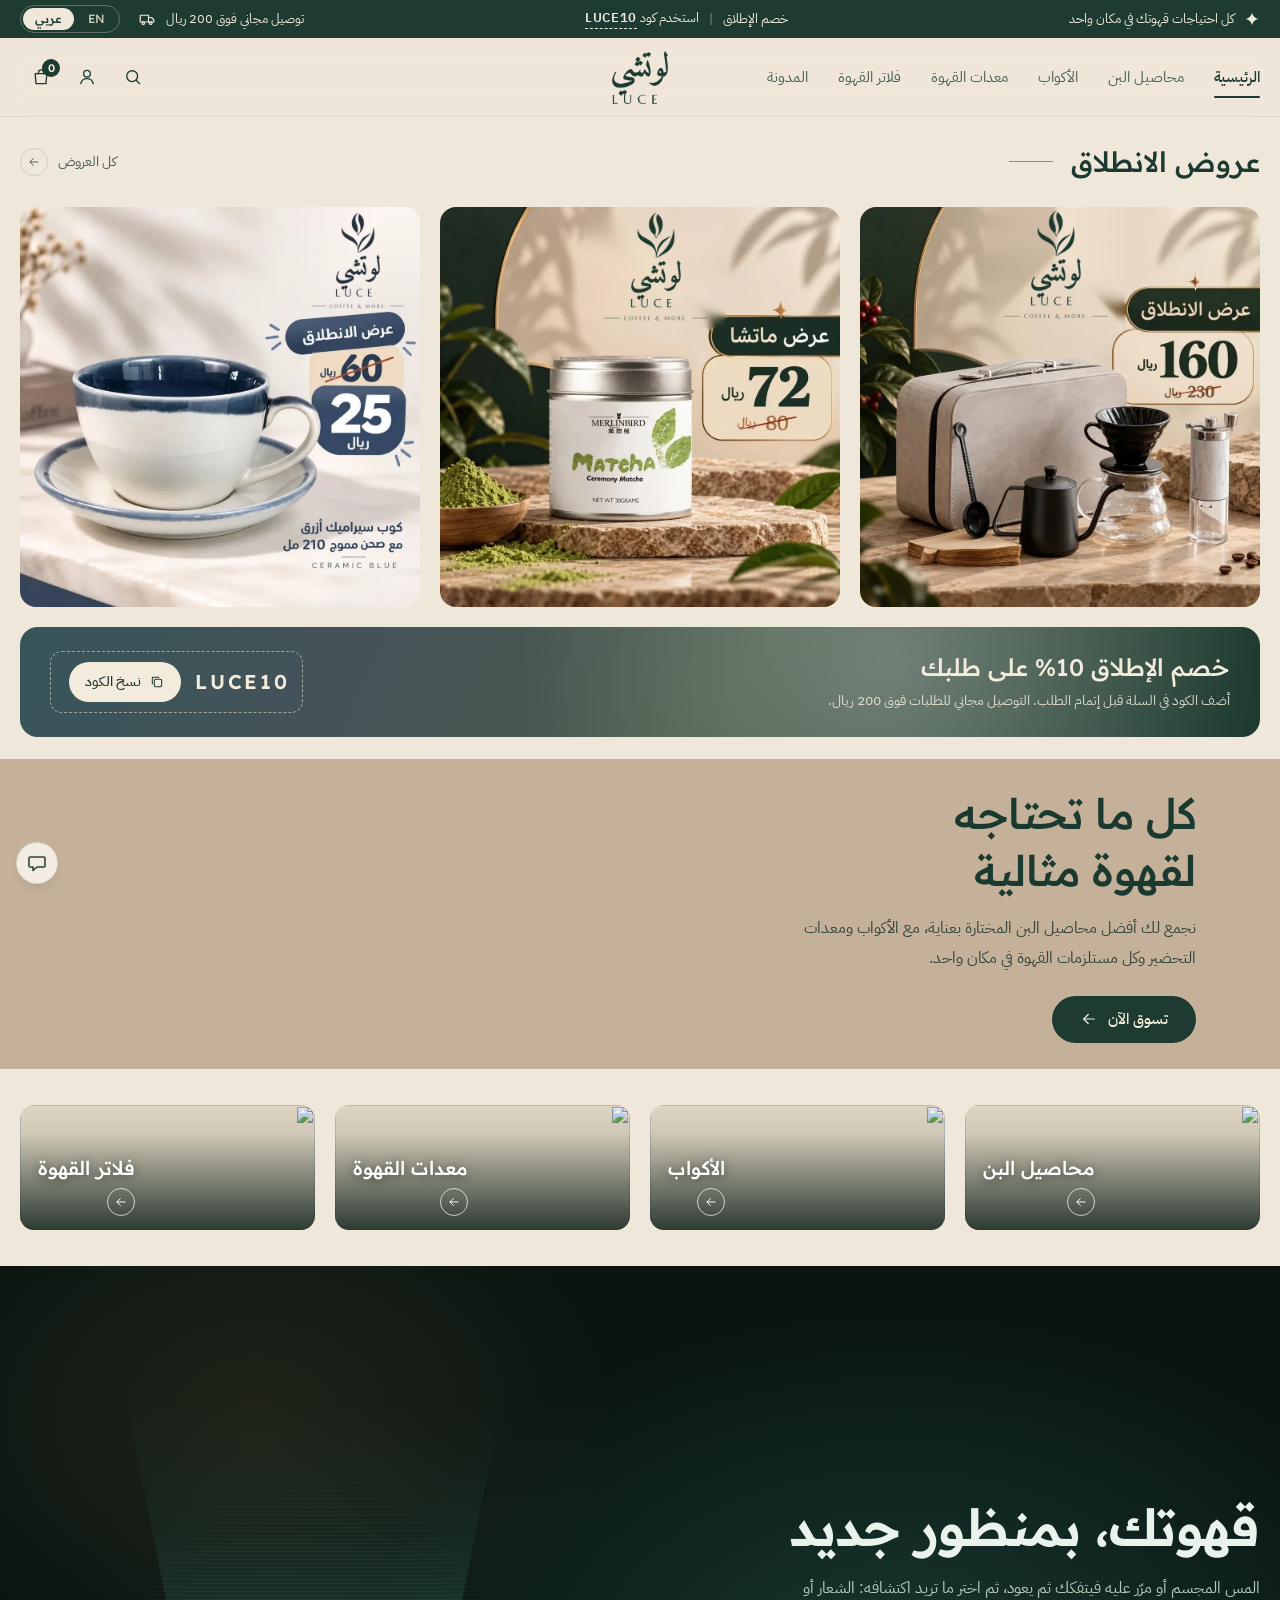
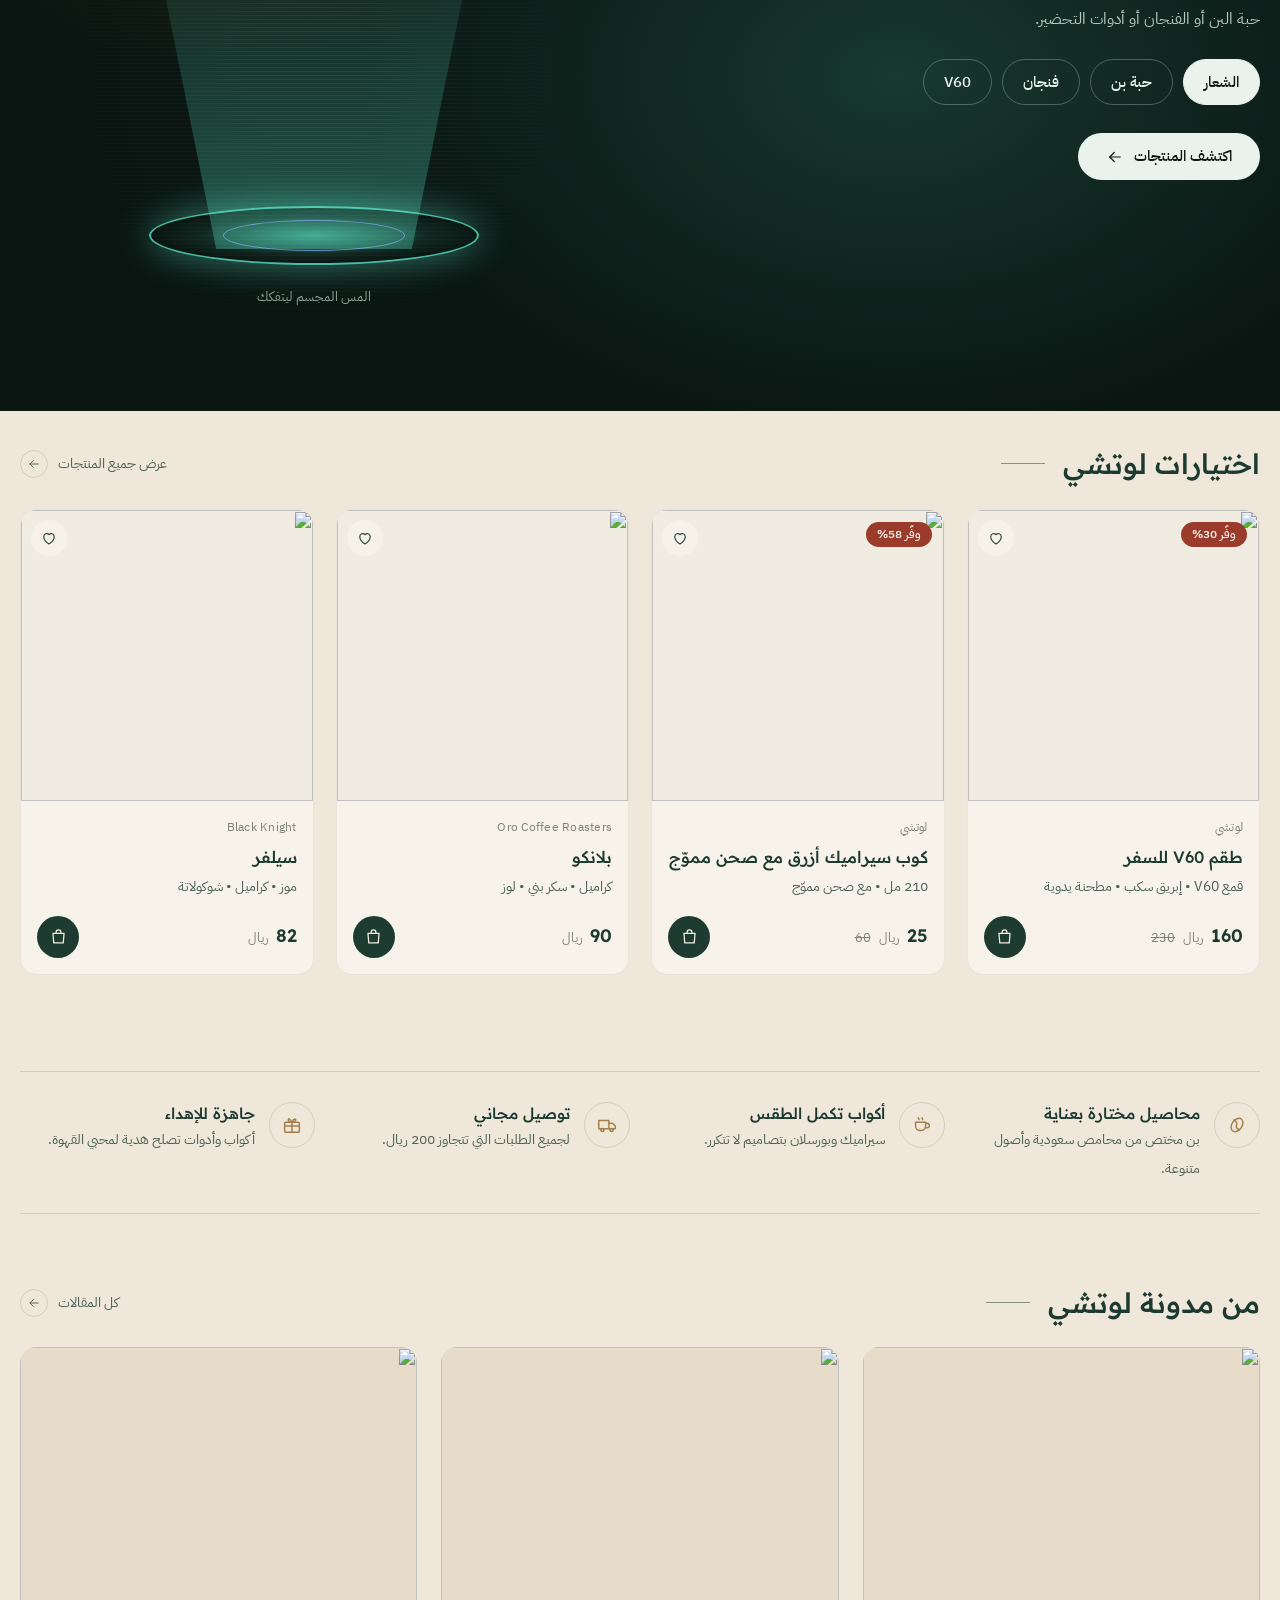
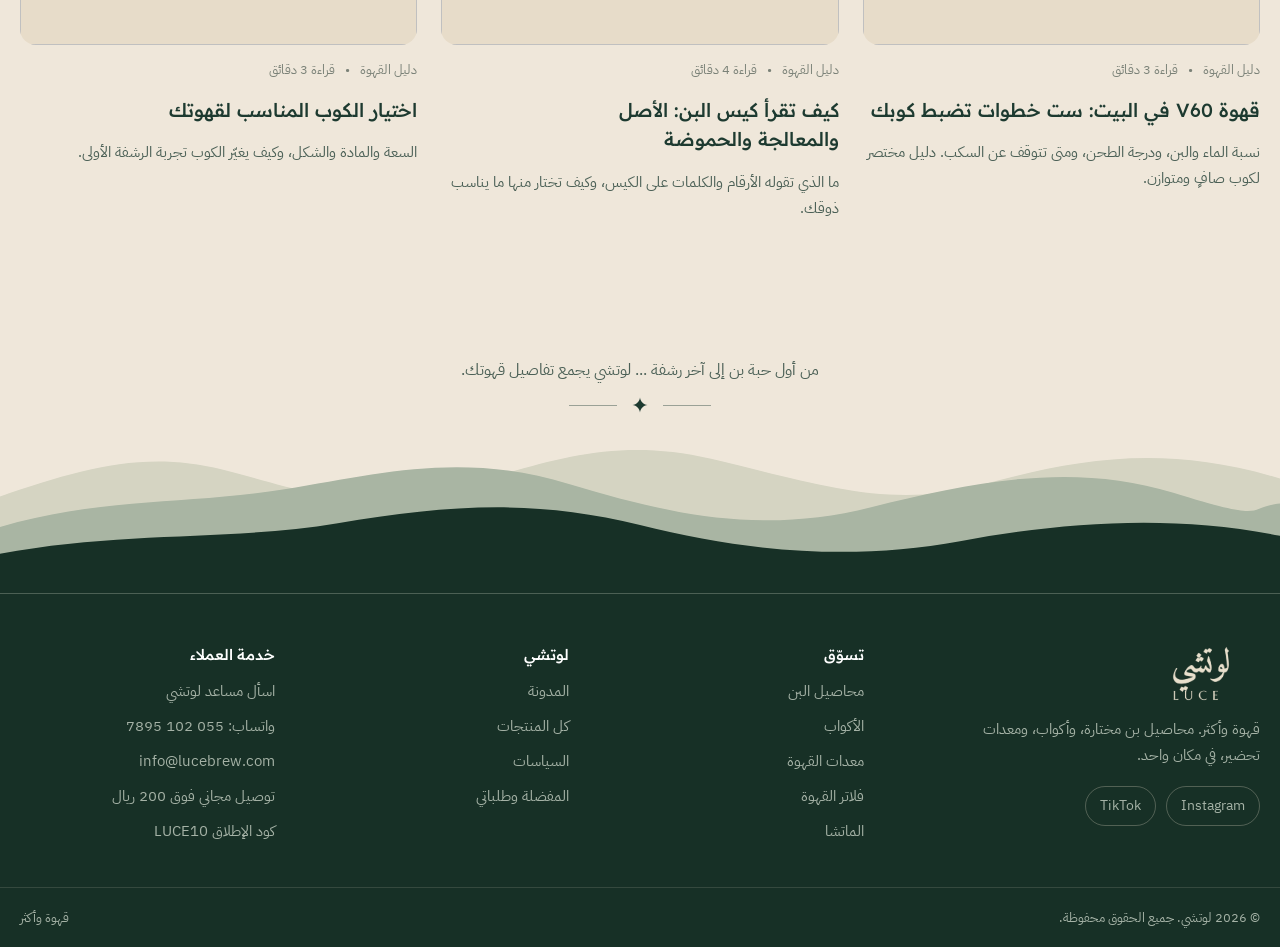
==== index.html @ 3d9a71fa "Storefront: mandatory short address and optional email field" ====
<!doctype html>
<html lang="ar" dir="rtl">
<head>
<meta charset="utf-8">
<meta name="viewport" content="width=device-width,initial-scale=1,viewport-fit=cover">
<meta name="description" content="لوتشي | قهوة وأكثر. بن مختص وأكواب ومعدات تحضير القهوة. Luce: coffee &amp; more, specialty beans, cups and brewing gear.">
<meta name="theme-color" content="#1E3B31">
<meta property="og:type" content="website">
<meta property="og:title" content="لوتشي للقهوة | Luce Coffee &amp; More">
<meta property="og:description" content="قهوة وأكثر. Specialty beans, cups and brewing gear.">
<meta property="og:image" content="https://lucebrew.com/img/logo-badge.webp">
<link rel="canonical" href="https://lucebrew.com/">
<meta property="og:url" content="https://lucebrew.com/">
<script type="application/ld+json">{"@context":"https://schema.org","@type":"Store","name":"لوتشي | Luce Coffee & More","url":"https://lucebrew.com/","logo":"https://lucebrew.com/img/logo-badge.webp","telephone":"+966551027895","email":"info@lucebrew.com","description":"قهوة مختصة وأكواب ومعدات تحضير"}</script>
<link rel="icon" type="image/webp" href="img/logo-badge.webp">
<link rel="apple-touch-icon" href="img/logo-badge.webp">
<link rel="manifest" href="/manifest.json">
<title>لوتشي للقهوة</title>
<meta name="claude:viewport-fit-sides" content="cover">
<meta name="referrer" content="no-referrer">
<link rel="preconnect" href="https://fonts.googleapis.com">
<link rel="preconnect" href="https://fonts.gstatic.com" crossorigin>
<link rel="stylesheet" href="https://fonts.googleapis.com/css2?family=IBM+Plex+Sans+Arabic:wght@300;400;500;600;700&family=Readex+Pro:wght@300;400;500;600;700&display=swap">
<style>
/* Layout concept: متجر قهوة RTL. شريط إعلان أخضر، ترويسة كريمية بشعار مركزي، هيرو بصورة جدار دافئ،
   بطاقات منتجات هادئة، وسلسلة جبال تنتهي في تذييل أخضر داكن. اللون الأخضر الغابي هو الأساس والبرونزي لمسة واحدة. */
:root{
  --font-display:'Readex Pro','IBM Plex Sans Arabic',system-ui,sans-serif;
  --font-body:'IBM Plex Sans Arabic','Readex Pro',system-ui,-apple-system,'Segoe UI',sans-serif;

  --bg:#EFE7DA;          /* كريمي الصفحة */
  --bg-2:#E7DCC9;        /* كريمي أعمق للأقسام */
  --card:#F8F3EA;        /* سطح البطاقات */
  --photo:#F1ECE2;       /* خلفية صور المنتجات */
  --ink:#1D3A30;         /* أخضر غابي للنص */
  --ink-2:#4B6056;
  --muted:#7B8278;
  --line:rgba(29,58,48,.14);
  --line-2:rgba(29,58,48,.08);
  --green:#1E3B31;
  --gold:#A57F4A;        /* برونزي الشعار */
  --sale:#9A3B2B;
  --btn-bg:#1E3B31;
  --btn-fg:#F3ECDD;
  --btn-hover:#2B5143;
  --bar-bg:#1E3B31;
  --bar-fg:#EFE7DA;
  --hdr-bg:rgba(239,231,218,.92);
  --foot-bg:#173026;
  --foot-fg:#E8DFCC;
  --foot-mute:#A5B2A6;
  --ridge-1:#D5D4C2;
  --ridge-2:#A9B5A3;
  --ridge-3:#173026;
  --overlay:rgba(18,30,24,.5);
  --shadow:0 14px 34px -16px rgba(29,45,38,.35);

  /* الهيرو ثابت اللون في الوضعين لأنه فوق صورة */
  --wall:#C5B19A;
  --hero-ink:#1B3A2F;
  --hero-ink-2:#33463D;
  --hero-btn:#1E3B31;
  --hero-btn-fg:#F3ECDD;

  --wm:url(img/logo-wordmark.webp);
  direction:rtl;
}
@media (prefers-color-scheme: dark){
  :root:not([data-theme="light"]){
    --bg:#0F1A15; --bg-2:#13211B; --card:#172720; --photo:#1D2D26;
    --ink:#EDE5D3; --ink-2:#C0C9BC; --muted:#8F9B90;
    --line:rgba(237,229,211,.16); --line-2:rgba(237,229,211,.08);
    --green:#2F5A49; --gold:#CBA76B; --sale:#E39278;
    --btn-bg:#E9DFC9; --btn-fg:#14241C; --btn-hover:#F6EEDC;
    --bar-bg:#08110D; --bar-fg:#E6DDCB; --hdr-bg:rgba(15,26,21,.92);
    --foot-bg:#0A140F; --foot-fg:#E6DDCB; --foot-mute:#8F9B90;
    --ridge-1:#1A2A23; --ridge-2:#12211A; --ridge-3:#0A140F;
    --overlay:rgba(0,0,0,.62); --shadow:0 14px 34px -16px rgba(0,0,0,.7);
    color-scheme:dark;
  }
}
:root[data-theme="dark"]{
  --bg:#0F1A15; --bg-2:#13211B; --card:#172720; --photo:#1D2D26;
  --ink:#EDE5D3; --ink-2:#C0C9BC; --muted:#8F9B90;
  --line:rgba(237,229,211,.16); --line-2:rgba(237,229,211,.08);
  --green:#2F5A49; --gold:#CBA76B; --sale:#E39278;
  --btn-bg:#E9DFC9; --btn-fg:#14241C; --btn-hover:#F6EEDC;
  --bar-bg:#08110D; --bar-fg:#E6DDCB; --hdr-bg:rgba(15,26,21,.92);
  --foot-bg:#0A140F; --foot-fg:#E6DDCB; --foot-mute:#8F9B90;
  --ridge-1:#1A2A23; --ridge-2:#12211A; --ridge-3:#0A140F;
  --overlay:rgba(0,0,0,.62); --shadow:0 14px 34px -16px rgba(0,0,0,.7);
  color-scheme:dark;
}

:root[dir="ltr"]{direction:ltr}
[data-end]{text-align:right}
:root[dir="ltr"] [data-end]{text-align:left}
:root[dir="ltr"] .ico-dir{transform:scaleX(-1)}
:root[dir="ltr"] .sel{background-position:right 14px center;padding:8px 38px 8px 18px}
:root[dir="ltr"] .coupon__code{padding:10px 18px 10px 12px}
:root[dir="ltr"] .drawer--l{left:auto;right:0;transform:translateX(102%);padding-left:0;padding-right:env(safe-area-inset-right,0px)}
:root[dir="ltr"] .drawer--r{right:auto;left:0;transform:translateX(-102%);padding-right:0;padding-left:env(safe-area-inset-left,0px)}
@media (min-width:1061px){
  :root[dir="ltr"] .hero::before{background:linear-gradient(to right,rgba(197,177,154,.96) 0,rgba(197,177,154,.82) 30%,rgba(197,177,154,0) 62%)}
  :root[dir="ltr"] .hero__media{transform:scaleX(-1)}
  :root[dir="ltr"] .hero--split .hero__img{left:auto;right:0;transform:scaleX(-1)}
}
:root[dir="ltr"] .tile__t{inset-inline-end:auto;inset-inline-start:18px}
.acc .article li{position:relative;padding-inline-start:18px}
.acc .article li::before{content:"";position:absolute;inset-inline-start:0;top:.95em;width:6px;height:6px;border-radius:50%;background:var(--gold)}
:root[lang="en"] body{line-height:1.65}
:root[lang="en"] .hero p,:root[lang="en"] .info .desc,:root[lang="en"] .acc .about{line-height:1.75}
:root[lang="en"] .article p,:root[lang="en"] .article li,:root[lang="en"] .article .lead{line-height:1.8}
:root[lang="en"] .acc .in,:root[lang="en"] .ship p,:root[lang="en"] .pc__sub{line-height:1.6}
:root[lang="en"] .hero h1{font-size:clamp(28px,3vw,40px);line-height:1.22}
:root[lang="en"] .hero--page h1{font-size:clamp(28px,3.2vw,42px)}
:root[lang="en"] .nav{gap:24px;font-size:14px}
:root[lang="en"] .pc__name{line-height:1.4}
*,*::before,*::after{box-sizing:border-box}
html{scroll-behavior:smooth}
body{margin:0;background:var(--bg);color:var(--ink);font:400 16px/1.8 var(--font-body);-webkit-font-smoothing:antialiased;text-rendering:optimizeLegibility;overflow-x:hidden}
body::before{content:"";position:fixed;inset:0 0 auto;height:env(safe-area-inset-top,0px);z-index:90;background:var(--bg)}
body.lock{overflow:hidden}
img{display:block;max-width:100%}
a{color:inherit;text-decoration:none}
button,input,select,textarea{font:inherit;color:inherit}
button{background:none;border:0;padding:0;cursor:pointer}
ul,ol{margin:0;padding:0;list-style:none}
h1,h2,h3,h4,p{margin:0}
h1,h2,h3,h4{font-family:var(--font-display);font-weight:500;text-wrap:balance;line-height:1.35}
:focus-visible{outline:2px solid var(--gold);outline-offset:3px;border-radius:8px}
.skip{position:absolute;inset-inline-start:12px;top:-60px;background:var(--btn-bg);color:var(--btn-fg);padding:8px 16px;border-radius:999px;z-index:200}
.skip:focus{top:calc(8px + env(safe-area-inset-top,0px))}
.sr{position:absolute;width:1px;height:1px;overflow:hidden;clip:rect(0 0 0 0);white-space:nowrap}
.wrap{max-width:1320px;margin-inline:auto;padding-left:max(20px,env(safe-area-inset-left,0px));padding-right:max(20px,env(safe-area-inset-right,0px))}
.num{font-variant-numeric:tabular-nums}
.ico{flex:none}

/* ---------- شريط الإعلان ---------- */
.bar{background:var(--bar-bg);color:var(--bar-fg);font-size:13px}
.bar__in{display:flex;align-items:center;gap:18px;min-height:38px}
.bar__items{flex:1;min-width:0;display:flex;justify-content:space-between;align-items:center;gap:24px}
.bar__item{display:flex;align-items:center;gap:10px;white-space:nowrap;line-height:1.4}
.bar__item b{font-weight:600;letter-spacing:.04em}
.bar__code{border-bottom:1px dashed currentColor;padding-bottom:1px;cursor:pointer}
.bar__sep{opacity:.5}
@media (max-width:760px){.bar{font-size:12.5px}.bar__in{gap:10px}.bar__item>.ico{display:none}.langsw button{padding:1px 9px;font-size:11.5px}.bar__items{justify-content:center}.bar__item{display:none;justify-content:center;min-width:0;max-width:100%}.bar__item.on{display:flex}.bar__item>span{overflow:hidden;text-overflow:ellipsis}}
@media (max-width:420px){.bar__lead{display:none}}
.langsw{display:flex;gap:2px;padding:2px;border:1px solid rgba(239,231,218,.3);border-radius:999px;flex:none}
.langsw button{padding:1px 12px;border-radius:999px;font:500 12px/1.7 var(--font-display);color:var(--bar-fg);opacity:.82;transition:background .2s,color .2s,opacity .2s;white-space:nowrap}
.langsw button:hover{opacity:1}
.langsw button[aria-pressed="true"]{background:var(--bar-fg);color:var(--bar-bg);opacity:1}
.langsw--menu{margin-top:22px;align-self:flex-start;border-color:var(--line);width:max-content}
.langsw--menu button{color:var(--ink);padding:5px 18px;font-size:14px}
.langsw--menu button[aria-pressed="true"]{background:var(--btn-bg);color:var(--btn-fg)}
.menu .langsw button{display:block;border:0;font:500 14px/1.7 var(--font-display)}

/* ---------- الترويسة ---------- */
.hdr{position:sticky;top:env(safe-area-inset-top,0px);z-index:60;background:var(--bg);background:var(--hdr-bg);-webkit-backdrop-filter:blur(12px);backdrop-filter:blur(12px);border-bottom:1px solid var(--line-2)}
.hdr__in{display:grid;grid-template-columns:1fr auto 1fr;align-items:center;gap:16px;min-height:78px}
.nav{display:flex;gap:30px;justify-self:start;font-size:14.5px}
.nav a{position:relative;padding:8px 0;color:var(--ink-2);transition:color .2s}
.nav a:hover{color:var(--ink)}
.nav a[aria-current="page"]{color:var(--ink);font-weight:500}
.nav a[aria-current="page"]::after{content:"";position:absolute;inset-inline:0;bottom:0;height:2px;background:var(--ink);border-radius:2px}
.logo{display:block;width:118px;height:57px}
.logo i{display:block;width:100%;height:100%;background:var(--ink);-webkit-mask:var(--wm) center/contain no-repeat;mask:var(--wm) center/contain no-repeat}
.tools{display:flex;gap:4px;justify-self:end;align-items:center}
.ib{width:42px;height:42px;display:grid;place-items:center;border-radius:50%;position:relative;color:var(--ink);transition:background .2s}
.ib:hover{background:var(--line-2)}
.cart-count{position:absolute;top:3px;inset-inline-start:2px;min-width:18px;height:18px;padding:0 5px;border-radius:9px;background:var(--btn-bg);color:var(--btn-fg);font:600 11px/18px var(--font-display);text-align:center}
.menu-btn{display:none;justify-self:start}
@media (max-width:1060px){
  .nav{display:none}
  .menu-btn{display:grid}
  .hdr__in{min-height:64px}
  .logo{width:96px;height:46px}
}

/* ---------- أزرار وعناصر عامة ---------- */
.btn{display:inline-flex;align-items:center;justify-content:center;gap:10px;padding:13px 28px;border-radius:999px;background:var(--btn-bg);color:var(--btn-fg);font:500 15px/1.4 var(--font-body);transition:background .2s,transform .2s,opacity .2s;white-space:nowrap}
.btn:hover{background:var(--btn-hover)}
.btn:active{transform:scale(.98)}
.btn--line{background:transparent;color:var(--ink);border:1px solid var(--line)}
.btn--line:hover{background:var(--line-2)}
.btn--full{width:100%}
.btn--wa{background:#1F7A4D;color:#fff}
.btn--wa:hover{background:#176a41}
.btn--sm{padding:9px 18px;font-size:14px}
.btn[disabled]{opacity:.45;pointer-events:none}
.eyebrow{display:flex;align-items:center;gap:14px;font:500 11px/1.3 var(--font-display);letter-spacing:.3em;text-transform:uppercase;color:var(--ink-2)}
.eyebrow::before{content:"";width:42px;height:1px;background:currentColor;opacity:.55}
.sec{padding-block:60px}
.sec--tight{padding-block:36px}
.sec-head{display:flex;align-items:center;justify-content:space-between;gap:20px;margin-bottom:26px}
.sec-title{display:flex;align-items:center;gap:18px;font-size:clamp(22px,2.4vw,28px);font-weight:500}
.sec-title::after{content:"";width:44px;height:1px;background:var(--ink);opacity:.5}
.sec-link{display:inline-flex;align-items:center;gap:10px;font-size:14px;color:var(--ink-2)}
.sec-link .circ{width:28px;height:28px;border:1px solid var(--line);border-radius:50%;display:grid;place-items:center;transition:background .2s,color .2s}
.sec-link:hover .circ{background:var(--btn-bg);color:var(--btn-fg)}
#view:focus{outline:none}
.grid--3{grid-template-columns:repeat(3,1fr)}
@media (max-width:820px){.grid--3{grid-template-columns:repeat(2,1fr)}}
.view{animation:rise .35s ease both}
@keyframes rise{from{opacity:.001;transform:translateY(8px)}to{opacity:1;transform:none}}
@media (prefers-reduced-motion:reduce){.view{animation:none}html{scroll-behavior:auto}*{transition:none!important}}

/* ---------- الهيرو ---------- */
.hero{position:relative;background:var(--wall);overflow:hidden;isolation:isolate}
.hero__media{position:absolute;inset:0;background:var(--wall) var(--himg,url(img/hero-home.webp)) var(--hx,left) center/auto 100% no-repeat;z-index:-2}
.hero::before{content:"";position:absolute;inset:0;z-index:-1;background:linear-gradient(to left,rgba(197,177,154,.96) 0,rgba(197,177,154,.82) 30%,rgba(197,177,154,0) 62%)}
.hero__in{display:flex;align-items:center}
@media (min-width:1061px){.hero__in{min-height:clamp(270px,22vw,320px);padding-block:26px}.hero--page .hero__in{min-height:clamp(240px,21vw,300px)}}
.hero__text{max-width:470px;color:var(--hero-ink);margin-inline-start:clamp(0px,5vw,84px)}
.hero__text .eyebrow{color:var(--hero-ink);margin-bottom:16px}
.hero h1{font-size:clamp(30px,3.3vw,44px);font-weight:500;color:var(--hero-ink);margin-bottom:14px;letter-spacing:-.01em}
.hero p{color:var(--hero-ink-2);font-size:15.5px;line-height:1.95;margin-bottom:22px;max-width:44ch}
.hero .btn{background:var(--hero-btn);color:var(--hero-btn-fg)}
.hero .btn:hover{background:#2B5143}
.hero--home .hero__media{--hx:min(0px,calc((100vw - 1440px)*.6 - 170px))}
.hero--page h1{font-size:clamp(30px,3.6vw,46px)}
.hero--split .hero__media{background:var(--wall)}
.hero--split .hero__img{position:absolute;inset-block:0;left:0;width:56%;height:100%;object-fit:cover;object-position:center;z-index:-2;-webkit-mask-image:linear-gradient(to left,transparent 0,#000 46%);mask-image:linear-gradient(to left,transparent 0,#000 46%)}
.hero--split::before{display:none}
@media (max-width:1060px){
  .hero{background:transparent;overflow:visible}
  .hero::before{display:none}
  .hero__media,.hero--split .hero__img{position:relative;inset:auto;display:block;width:auto;height:auto;aspect-ratio:16/8.5;border-radius:22px;margin-inline:max(20px,env(safe-area-inset-left,0px));margin-top:16px;background-size:auto 100%;background-position:var(--mx,-120px) center;z-index:0;-webkit-mask-image:none;mask-image:none}
  .hero--split .hero__img{width:calc(100% - 40px)}
  .hero__in{height:auto;padding-block:26px 8px;display:block}
  .hero__text{margin:0;max-width:560px;color:var(--ink)}
  .hero__text .eyebrow{color:var(--ink-2)}
  .hero h1{color:var(--ink)}
  .hero p{color:var(--ink-2)}
  .hero .btn{background:var(--btn-bg);color:var(--btn-fg)}
}
@media (max-width:560px){.hero__media{aspect-ratio:16/10;background-position:var(--mx,-150px) center}}
@media (max-width:1060px){.hero--split .hero__media{display:none}}

/* ---------- بلاطات الأقسام ---------- */
.tiles{display:grid;grid-template-columns:repeat(4,1fr);gap:20px}
.tile{position:relative;display:block;border-radius:14px;overflow:hidden;aspect-ratio:2.35/1;background:var(--bg-2);isolation:isolate}
.tile img{position:absolute;inset:0;width:100%;height:100%;object-fit:cover;transition:transform .7s cubic-bezier(.2,.7,.2,1);z-index:-2}
.tile::before{content:"";position:absolute;inset:0;z-index:-1;background:linear-gradient(to top,rgba(14,32,25,.86) 0,rgba(14,32,25,.5) 38%,rgba(14,32,25,.1) 78%,rgba(14,32,25,.04) 100%)}
.tile:hover img{transform:scale(1.06)}
.tile__t{position:absolute;inset-inline-end:18px;bottom:14px;display:flex;flex-direction:column;align-items:flex-start;gap:8px;color:#fff}
.tile__t b{font:500 clamp(16px,1.5vw,20px)/1.2 var(--font-display);text-shadow:0 1px 10px rgba(10,24,18,.55)}
.tile__go{width:28px;height:28px;border:1px solid rgba(255,255,255,.7);border-radius:50%;display:grid;place-items:center;transition:background .2s,color .2s}
.tile:hover .tile__go{background:#fff;color:var(--green)}
.tile--mult img{mix-blend-mode:multiply;background:#d9cdb9;object-fit:contain;padding:10px 24px}
.tile--mult::before{background:linear-gradient(to top,rgba(14,32,25,.55) 0,rgba(14,32,25,0) 60%)}
.tiles-head{display:none}
@media (max-width:1060px){.tiles{grid-template-columns:repeat(2,1fr);gap:14px}.tile{aspect-ratio:4/3}}
@media (max-width:560px){.tiles-head{display:block;margin-bottom:16px}.tiles-head h2{font-size:22px}.tiles-head p{color:var(--ink-2);font-size:14px}}

/* ---------- بطاقات المنتجات ---------- */
.grid{display:grid;grid-template-columns:repeat(4,1fr);gap:22px}
@media (max-width:1180px){.grid{grid-template-columns:repeat(3,1fr)}}
@media (max-width:820px){.grid{grid-template-columns:repeat(2,1fr);gap:14px}}
.pc{position:relative;display:flex;flex-direction:column;background:var(--card);border:1px solid var(--line-2);border-radius:16px;overflow:hidden;transition:transform .3s,box-shadow .3s}
.pc:hover{transform:translateY(-3px);box-shadow:var(--shadow)}
.pc__img{position:relative;display:block;aspect-ratio:1/1;background:var(--photo);overflow:hidden}
.pc__img img{width:100%;height:100%;object-fit:cover;transition:transform .7s cubic-bezier(.2,.7,.2,1)}
.pc:hover .pc__img img{transform:scale(1.05)}
.pc__badge{position:absolute;top:12px;inset-inline-start:12px;padding:3px 11px;border-radius:999px;background:var(--btn-bg);color:var(--btn-fg);font:500 11.5px/1.7 var(--font-body)}
.pc__badge--sale{background:var(--sale);color:#fff}
.wish{position:absolute;top:10px;inset-inline-end:10px;width:36px;height:36px;border-radius:50%;display:grid;place-items:center;background:rgba(248,243,234,.9);color:#2a4a3e;transition:transform .2s,color .2s;z-index:2}
.wish:hover{transform:scale(1.08)}
.wish[aria-pressed="true"]{color:var(--sale)}
.pc__body{display:flex;flex-direction:column;gap:6px;padding:16px 16px 16px;flex:1}
.pc__brand{font-size:12px;color:var(--muted);letter-spacing:.02em}
.pc__name{font:500 16.5px/1.5 var(--font-display)}
.pc__name a:hover{color:var(--ink-2)}
.pc__sub{font-size:13.5px;color:var(--ink-2);line-height:1.65}
.pc__foot{display:flex;align-items:center;justify-content:space-between;gap:10px;margin-top:auto;padding-top:12px}
.price{display:flex;align-items:baseline;gap:8px;flex-wrap:wrap}
.price b{font:600 18px/1.2 var(--font-display);font-variant-numeric:tabular-nums}
.price small{font-size:12.5px;color:var(--muted)}
.price s{font-size:13px;color:var(--muted);font-variant-numeric:tabular-nums}
.add{width:42px;height:42px;border-radius:50%;background:var(--btn-bg);color:var(--btn-fg);display:grid;place-items:center;flex:none;transition:background .2s,transform .2s}
.add:hover{background:var(--btn-hover);transform:scale(1.06)}
.pc--full .pc__body{gap:10px}
.origin{display:flex;align-items:center;gap:10px}
.origin b{font:500 17px/1.2 var(--font-display)}
.origin small{display:block;font:500 10.5px/1.4 var(--font-display);letter-spacing:.2em;color:var(--muted);text-transform:uppercase}
.flag{width:30px;height:30px;border-radius:50%;overflow:hidden;box-shadow:0 0 0 1px var(--line);flex:none;display:grid;place-items:center;background:var(--bg-2);color:var(--ink-2)}
.flag svg{width:100%;height:100%;display:block}
.specs3{display:grid;grid-template-columns:repeat(3,1fr);gap:8px;padding-block:12px;border-top:1px solid var(--line-2);border-bottom:1px solid var(--line-2);text-align:start}
.specs3 span{display:block;font-size:11.5px;color:var(--muted);line-height:1.5}
.specs3 b{display:block;font-weight:500;font-size:13px;line-height:1.5}
.pc--full .price{margin-top:4px}
.pc--full .btn{margin-top:4px}
.soon{display:flex;flex-direction:column;align-items:center;justify-content:center;text-align:center;gap:10px;border:1px dashed var(--line);border-radius:16px;padding:28px;color:var(--ink-2);min-height:260px}
.soon b{font:500 17px var(--font-display);color:var(--ink)}
@media (max-width:560px){
  .pc__body{padding:12px}
  .pc__name{font-size:15px}
  .pc__sub{font-size:12.5px}
  .specs3{grid-template-columns:repeat(2,1fr)}
  .specs3 div:nth-child(3){display:none}
  .price b{font-size:16px}
  .add{width:38px;height:38px}
}

/* ---------- عروض الانطلاق وشريط الكود ---------- */
.offers{display:grid;grid-template-columns:repeat(3,1fr);gap:20px}
.offer{display:block;border-radius:16px;overflow:hidden;background:var(--bg-2);transition:transform .3s,box-shadow .3s}
.offer:hover{transform:translateY(-3px);box-shadow:var(--shadow)}
.offer img{width:100%;height:auto;aspect-ratio:1/1;object-fit:cover}
@media (max-width:820px){
  .offers{display:flex;overflow-x:auto;scroll-snap-type:x mandatory;gap:14px;margin-inline:calc(-1*max(20px,env(safe-area-inset-left,0px)));padding-inline:max(20px,env(safe-area-inset-left,0px));scrollbar-width:none}
  .offers::-webkit-scrollbar{display:none}
  .offer{flex:0 0 78%;scroll-snap-align:center}
}
.coupon{display:flex;align-items:center;justify-content:space-between;gap:24px;flex-wrap:wrap;background:var(--green);color:#F3ECDD;border-radius:18px;padding:24px 30px;position:relative;overflow:hidden}
:root[data-theme="dark"] .coupon{background:#1b3a30}
.coupon h3{font-size:clamp(19px,2vw,24px);margin-bottom:4px}
.coupon p{font-size:14px;opacity:.85}
.coupon__code{display:flex;align-items:center;gap:14px;border:1px dashed rgba(243,236,221,.55);border-radius:12px;padding:10px 12px 10px 18px}
.coupon__code b{font:600 20px/1 var(--font-display);letter-spacing:.14em}
.coupon__code button{display:inline-flex;align-items:center;gap:8px;background:#F3ECDD;color:#1E3B31;border-radius:999px;padding:8px 16px;font-size:13.5px;font-weight:500}

/* ---------- قيم المتجر ---------- */
.values{display:grid;grid-template-columns:repeat(4,1fr);gap:20px;border-block:1px solid var(--line);padding-block:30px}
.val{display:flex;gap:14px;align-items:flex-start}
.val .vi{width:46px;height:46px;flex:none;border-radius:50%;border:1px solid var(--line);display:grid;place-items:center;color:var(--gold)}
.val b{display:block;font:500 15.5px/1.5 var(--font-display)}
.val span{font-size:13.5px;color:var(--ink-2);line-height:1.7}
@media (max-width:1060px){.values{grid-template-columns:repeat(2,1fr)}}
@media (max-width:560px){.values{grid-template-columns:1fr}}

/* ---------- المدونة ---------- */
.posts{display:grid;grid-template-columns:repeat(3,1fr);gap:24px}
@media (max-width:900px){.posts{grid-template-columns:1fr}}
.post{display:flex;flex-direction:column;gap:14px}
.post__img{border-radius:16px;overflow:hidden;aspect-ratio:4/3;background:var(--bg-2)}
.post__img img{width:100%;height:100%;object-fit:cover;transition:transform .7s cubic-bezier(.2,.7,.2,1)}
.post:hover .post__img img{transform:scale(1.05)}
.post__meta{font-size:12.5px;color:var(--muted);display:flex;gap:10px;align-items:center}
.post h3{font-size:19px;line-height:1.55}
.post p{color:var(--ink-2);font-size:14.5px}
.article{max-width:720px;margin-inline:auto}
.article h1{font-size:clamp(28px,3.4vw,40px);margin-block:10px 14px}
.article .lead{font-size:18px;color:var(--ink-2);line-height:1.95;margin-bottom:26px}
.article__img{border-radius:20px;overflow:hidden;margin-bottom:34px;aspect-ratio:16/9;background:var(--bg-2)}
.article__img img{width:100%;height:100%;object-fit:cover}
.article h2{font-size:22px;margin:34px 0 10px}
.article p,.article li{font-size:16.5px;line-height:2;color:var(--ink)}
.article ol{counter-reset:s;display:grid;gap:14px;margin-block:14px}
.article ol li{counter-increment:s;display:grid;grid-template-columns:34px 1fr;gap:12px;align-items:start}
.article ol li::before{content:counter(s);width:30px;height:30px;border-radius:50%;background:var(--btn-bg);color:var(--btn-fg);display:grid;place-items:center;font:500 14px var(--font-display);margin-top:6px}
.article ul{display:grid;gap:10px;margin-block:12px}
.article ul li{padding-inline-start:20px;position:relative}
.article ul li::before{content:"";position:absolute;inset-inline-start:0;top:15px;width:7px;height:7px;border-radius:50%;background:var(--gold)}
.tip{border-inline-start:3px solid var(--gold);background:var(--bg-2);border-radius:10px;padding:16px 20px;margin-block:22px;font-size:15.5px}

/* ---------- الجبال والتذييل ---------- */
.ridge{margin-top:40px;text-align:center;padding-top:34px;color:var(--ink-2)}
.ridge p{font:400 15.5px/1.9 var(--font-body);padding-inline:20px}
.ridge .spark{display:flex;align-items:center;justify-content:center;gap:14px;margin-top:12px;color:var(--ink)}
.ridge .spark::before,.ridge .spark::after{content:"";width:48px;height:1px;background:currentColor;opacity:.4}
.ridge>svg{display:block;width:100%;height:clamp(110px,14vw,200px);margin-bottom:-1px}
.foot{background:var(--foot-bg);color:var(--foot-fg);padding-block:8px 0}
.foot__in{display:grid;grid-template-columns:1.4fr 1fr 1fr 1fr;gap:40px;padding-block:44px 34px}
.foot .logo i{background:var(--foot-fg)}
.foot h4{font:500 15px var(--font-display);margin-bottom:14px;color:#fff}
.foot li{margin-bottom:9px;font-size:14.5px}
.foot a,.foot button{color:var(--foot-mute);transition:color .2s;text-align:start}
.foot a:hover,.foot button:hover{color:#fff}
.foot__social{display:flex;flex-wrap:wrap;gap:10px;margin-top:18px;list-style:none;padding:0}.foot__social[hidden]{display:none}.foot__social li{margin:0}.foot__social a{display:inline-block;padding:7px 14px;border:1px solid rgba(232,223,204,.28);border-radius:999px;font-size:13.5px}.foot__social a:hover{border-color:#fff}
.foot__about{color:var(--foot-mute);font-size:14.5px;max-width:34ch;margin-top:14px}
.foot__bar{border-top:1px solid rgba(232,223,204,.14);padding-block:18px calc(18px + env(safe-area-inset-bottom,0px));display:flex;justify-content:space-between;gap:12px;flex-wrap:wrap;font-size:13px;color:var(--foot-mute)}
@media (max-width:900px){.foot__in{grid-template-columns:1fr 1fr}.foot__in>div:first-child{grid-column:1/-1}}

/* ---------- تصفح المتجر ---------- */
.crumbs{display:flex;gap:10px;align-items:center;flex-wrap:wrap;font-size:13.5px;color:var(--muted);padding-block:22px 0}
.crumbs a:hover{color:var(--ink)}
.crumbs span[aria-current]{color:var(--ink)}
.toolbar{display:flex;align-items:center;justify-content:space-between;gap:16px;margin-block:30px 26px;flex-wrap:wrap}
.pills{display:flex;gap:10px;flex-wrap:wrap}
.pill{padding:8px 20px;border:1px solid var(--line);border-radius:999px;font-size:14px;color:var(--ink-2);transition:background .2s,color .2s,border-color .2s}
.pill:hover{border-color:var(--ink-2);color:var(--ink)}
.pill[aria-pressed="true"]{background:var(--btn-bg);color:var(--btn-fg);border-color:var(--btn-bg)}
.sort{display:flex;align-items:center;gap:10px;font-size:14px;color:var(--muted)}
.sel{--chev:url("data:image/svg+xml;utf8,<svg xmlns='http://www.w3.org/2000/svg' width='12' height='8' viewBox='0 0 12 8' fill='none' stroke='%237B8278' stroke-width='1.6' stroke-linecap='round'><path d='m1 1.5 5 5 5-5'/></svg>");appearance:none;-webkit-appearance:none;background:transparent var(--chev,none) no-repeat left 14px center;border:1px solid var(--line);border-radius:999px;padding:8px 18px 8px 38px;font-size:14px;color:var(--ink);min-width:160px}
.sel option{color:#1D3A30;background:#fff}
.count{font-size:13.5px;color:var(--muted);margin-bottom:18px}
@media (max-width:640px){.pills{flex-wrap:nowrap;overflow-x:auto;margin-inline:calc(-1*max(20px,env(safe-area-inset-left,0px)));padding-inline:max(20px,env(safe-area-inset-left,0px));scrollbar-width:none;width:calc(100% + 40px)}.pills::-webkit-scrollbar{display:none}.pill{white-space:nowrap}}

/* ---------- صفحة المنتج ---------- */
.pdp{display:grid;grid-template-columns:minmax(0,1.05fr) minmax(0,1fr);gap:56px;padding-block:24px 56px;align-items:start}
@media (max-width:900px){.pdp{grid-template-columns:1fr;gap:26px}}
.gal{position:sticky;top:calc(96px + env(safe-area-inset-top,0px))}
@media (max-width:900px){.gal{position:static}}
.gal__main{position:relative;border-radius:22px;overflow:hidden;aspect-ratio:1/1;background:var(--photo);cursor:zoom-in;width:100%}
.gal__main img{width:100%;height:100%;object-fit:cover}
.gal__main .zoom{position:absolute;bottom:14px;inset-inline-end:14px;width:40px;height:40px;border-radius:50%;background:rgba(248,243,234,.92);color:#1d3a30;display:grid;place-items:center}
.gal__thumbs{display:flex;gap:10px;margin-top:12px;flex-wrap:wrap}
.gal__thumbs button{width:72px;height:72px;border-radius:12px;overflow:hidden;border:2px solid transparent;background:var(--photo);opacity:.75;transition:opacity .2s,border-color .2s}
.gal__thumbs button[aria-current="true"]{border-color:var(--ink);opacity:1}
.gal__thumbs img{width:100%;height:100%;object-fit:cover}
.info .eyebrow{margin-bottom:12px}
.info h1{font-size:clamp(26px,3vw,36px);margin-bottom:6px}
.info .sub{color:var(--ink-2);font-size:15.5px;margin-bottom:18px}
.info .priceline{display:flex;align-items:center;gap:14px;flex-wrap:wrap;margin-bottom:18px}
.info .priceline b{font:600 30px/1 var(--font-display);font-variant-numeric:tabular-nums}
.info .priceline s{font-size:17px;color:var(--muted)}
.info .priceline .off{background:var(--sale);color:#fff;border-radius:999px;font-size:12.5px;padding:3px 12px;font-weight:500}
.info .desc{color:var(--ink);font-size:17px;line-height:1.95;margin-bottom:16px}
.notes{display:flex;flex-wrap:wrap;gap:8px;margin-bottom:22px}
.notes li{padding:3px 14px;border:1px solid var(--line);border-radius:999px;font-size:13.5px;line-height:1.8;color:var(--ink-2);background:var(--card)}
.info .desc+.opt,.info .desc+.buy{margin-top:22px}
.acc .about{color:var(--ink-2);font-size:15.5px;line-height:1.95}
.opt{margin-bottom:20px}
.opt__l{font-size:14px;color:var(--ink-2);margin-bottom:10px}
.opt__l b{color:var(--ink);font-weight:500}
.sw{display:flex;gap:10px;flex-wrap:wrap}
.sw button{width:36px;height:36px;border-radius:50%;border:2px solid var(--bg);box-shadow:0 0 0 1px var(--line);position:relative;transition:box-shadow .2s,transform .2s}
.sw button:hover{transform:scale(1.08)}
.sw button[aria-pressed="true"]{box-shadow:0 0 0 2px var(--ink)}
.buy{display:flex;gap:12px;align-items:stretch;flex-wrap:wrap;margin-bottom:22px}
.qty{display:inline-flex;align-items:center;border:1px solid var(--line);border-radius:999px;height:50px}
.qty button{width:44px;height:100%;display:grid;place-items:center;border-radius:999px}
.qty button:hover{background:var(--line-2)}
.qty output{min-width:30px;text-align:center;font:500 16px var(--font-display);font-variant-numeric:tabular-nums}
.buy .btn{height:50px;flex:1;min-width:150px}
.perks{display:grid;gap:12px;padding-block:20px;border-block:1px solid var(--line);margin-bottom:8px}
.perks li{display:flex;gap:12px;align-items:center;font-size:14.5px;color:var(--ink-2)}
.perks .ico{color:var(--gold)}
.acc details{border-bottom:1px solid var(--line)}
.acc summary{list-style:none;cursor:pointer;display:flex;justify-content:space-between;align-items:center;padding:16px 2px;font:500 16px var(--font-display)}
.acc summary::-webkit-details-marker{display:none}
.acc summary .ico{transition:transform .25s}
.acc details[open] summary .ico{transform:rotate(180deg)}
.acc .in{padding:0 2px 18px;color:var(--ink-2);font-size:15px;line-height:1.95}
.tbl{width:100%;border-collapse:collapse;font-size:14.5px}
.tbl th,.tbl td{text-align:start;padding:10px 0;border-bottom:1px solid var(--line-2);font-weight:400}
.tbl th{color:var(--muted);width:40%}
.tbl td{color:var(--ink);font-weight:500}
.stickybuy{display:none}
@media (max-width:900px){
  .stickybuy{display:flex;position:fixed;inset-inline:0;bottom:0;z-index:55;background:var(--hdr-bg);-webkit-backdrop-filter:blur(14px);backdrop-filter:blur(14px);border-top:1px solid var(--line);padding:10px max(16px,env(safe-area-inset-right,0px)) calc(10px + env(safe-area-inset-bottom,0px)) max(16px,env(safe-area-inset-left,0px));gap:14px;align-items:center;justify-content:space-between}
  .stickybuy .btn{padding-inline:26px}
  body.has-sticky{padding-bottom:calc(76px + env(safe-area-inset-bottom,0px))}
}
.lb{position:fixed;inset:0;z-index:120;background:rgba(10,18,14,.92);display:grid;place-items:center;padding:24px;opacity:0;visibility:hidden;transition:opacity .25s,visibility 0s .25s}
.lb.open{opacity:1;visibility:visible;transition:opacity .25s}
.lb img{max-width:min(94vw,900px);max-height:86vh;border-radius:14px;object-fit:contain}
.lb button{position:absolute;top:calc(16px + env(safe-area-inset-top,0px));inset-inline-end:max(16px,env(safe-area-inset-right,0px));width:44px;height:44px;border-radius:50%;background:rgba(255,255,255,.14);color:#fff;display:grid;place-items:center}

/* ---------- الأدراج واللوحات ---------- */
.scrim{position:fixed;inset:0;z-index:100;background:var(--overlay);opacity:0;visibility:hidden;transition:opacity .3s,visibility 0s .3s}
.scrim.open{opacity:1;visibility:visible;transition:opacity .3s}
.drawer{position:fixed;top:0;bottom:0;z-index:110;width:min(440px,100vw);background:var(--bg);color:var(--ink);display:flex;flex-direction:column;visibility:hidden;transition:transform .38s cubic-bezier(.2,.7,.2,1),visibility 0s .38s;padding-top:env(safe-area-inset-top,0px)}
.drawer.open{visibility:visible;transform:none!important;transition:transform .38s cubic-bezier(.2,.7,.2,1)}
.drawer--l{left:0;transform:translateX(-102%);padding-left:env(safe-area-inset-left,0px)}
.drawer--r{right:0;transform:translateX(102%);padding-right:env(safe-area-inset-right,0px)}
.drawer__h{display:flex;align-items:center;justify-content:space-between;padding:18px 22px;border-bottom:1px solid var(--line)}
.drawer__h h2{font-size:19px}
.drawer__b{flex:1;overflow-y:auto;padding:8px 22px}
.drawer__f{border-top:1px solid var(--line);padding:18px 22px calc(18px + env(safe-area-inset-bottom,0px));display:grid;gap:12px;background:var(--card)}
.ship{padding:16px 0 14px;border-bottom:1px solid var(--line-2)}
.ship p{font-size:13.5px;color:var(--ink-2);margin-bottom:10px}
.ship p b{color:var(--ink)}
.bar-p{height:6px;border-radius:3px;background:var(--line);overflow:hidden}
.bar-p i{display:block;height:100%;background:var(--gold);border-radius:3px;transition:width .4s}
.li{display:grid;grid-template-columns:78px 1fr;gap:14px;padding:16px 0;border-bottom:1px solid var(--line-2)}
.li img{width:78px;height:78px;border-radius:12px;object-fit:cover;background:var(--photo)}
.li__n{font:500 15px/1.5 var(--font-display)}
.li__v{font-size:12.5px;color:var(--muted)}
.li__r{display:flex;justify-content:space-between;align-items:center;margin-top:8px}
.li .qty{height:36px}
.li .qty button{width:34px}
.li .qty output{font-size:14px;min-width:24px}
.rm{font-size:12.5px;color:var(--muted);text-decoration:underline;text-underline-offset:3px}
.rm:hover{color:var(--sale)}
.sum{display:grid;gap:8px;font-size:14.5px}
.sum div{display:flex;justify-content:space-between;color:var(--ink-2)}
.sum .tot{color:var(--ink);font:600 18px var(--font-display);padding-top:10px;border-top:1px solid var(--line);margin-top:4px}
.sum .disc{color:var(--sale)}
.cpn{display:flex;gap:8px}
.inp{width:100%;border:1px solid var(--line);background:var(--card);border-radius:12px;padding:12px 14px;font-size:15px;color:var(--ink);transition:border-color .2s,box-shadow .2s}
.inp:focus{outline:none;border-color:var(--ink);box-shadow:0 0 0 3px var(--line-2)}
.inp::placeholder{color:var(--muted)}
.msg{font-size:13px;min-height:20px;color:var(--ink-2)}
.msg--err{color:var(--sale)}
.msg--ok{color:var(--green)}
:root[data-theme="dark"] .msg--ok{color:#9ed0b6}
@media (prefers-color-scheme:dark){:root:not([data-theme="light"]) .msg--ok{color:#9ed0b6}}
.empty{display:grid;place-items:center;text-align:center;gap:14px;padding:60px 10px;color:var(--ink-2)}
.empty .ico{color:var(--gold)}
.menu a{display:flex;justify-content:space-between;align-items:center;padding:16px 0;border-bottom:1px solid var(--line-2);font:500 17px var(--font-display)}
.menu a[aria-current="page"]{color:var(--gold)}

/* بحث */
.search{position:fixed;inset-inline:0;top:0;z-index:115;background:var(--bg);padding:calc(16px + env(safe-area-inset-top,0px)) 0 18px;border-bottom:1px solid var(--line);transform:translateY(-102%);visibility:hidden;transition:transform .35s cubic-bezier(.2,.7,.2,1),visibility 0s .35s;max-height:90vh;overflow-y:auto}
.search.open{transform:none;visibility:visible;transition:transform .35s cubic-bezier(.2,.7,.2,1)}
.search__row{display:flex;gap:12px;align-items:center}
.search__row .inp{border-radius:999px;padding:14px 22px;font-size:16px}
.sres{display:grid;gap:4px;margin-top:14px;max-width:760px;margin-inline:auto}
.sres a{display:grid;grid-template-columns:54px 1fr auto;gap:14px;align-items:center;padding:8px;border-radius:12px}
.sres a:hover{background:var(--line-2)}
.sres img{width:54px;height:54px;border-radius:10px;object-fit:cover}
.sres b{font:500 15px var(--font-display);display:block}
.sres small{color:var(--muted);font-size:12.5px}
.sres .p{font:600 15px var(--font-display)}
.sq{margin-top:14px;display:flex;gap:8px;flex-wrap:wrap;justify-content:center;max-width:760px;margin-inline:auto}

/* المحادثة */
.fab{position:fixed;inset-inline-start:calc(16px + env(safe-area-inset-left,0px));right:auto;left:calc(16px + env(safe-area-inset-left,0px));bottom:calc(16px + env(safe-area-inset-bottom,0px));z-index:70;width:42px;height:42px;border-radius:50%;background:var(--card);color:var(--green);border:1px solid var(--line);display:grid;place-items:center;box-shadow:0 6px 18px -10px rgba(0,0,0,.35);opacity:.9;transition:transform .2s,opacity .2s,bottom .25s}
.fab:hover{transform:scale(1.05);opacity:1}
body.has-sticky .fab{bottom:calc(88px + env(safe-area-inset-bottom,0px))}
.chat{position:fixed;left:calc(16px + env(safe-area-inset-left,0px));bottom:calc(68px + env(safe-area-inset-bottom,0px));z-index:75;width:min(360px,calc(100vw - 36px));max-height:min(560px,calc(100vh - 140px));display:flex;flex-direction:column;background:var(--card);border:1px solid var(--line);border-radius:20px;box-shadow:var(--shadow);opacity:0;visibility:hidden;transform:translateY(12px) scale(.98);transform-origin:bottom right;transition:opacity .25s,transform .25s,visibility 0s .25s}
body.has-sticky .chat{bottom:calc(150px + env(safe-area-inset-bottom,0px))}
.chat.open{opacity:1;visibility:visible;transform:none;transition:opacity .25s,transform .25s}
.chat__h{display:flex;align-items:center;gap:12px;padding:14px 16px;background:var(--green);color:#F3ECDD;border-radius:20px 20px 0 0}
.chat__h .av{width:36px;height:36px;border-radius:50%;background:#F3ECDD;display:grid;place-items:center;overflow:hidden}
.chat__h .av img{width:100%;height:100%;object-fit:cover}
.chat__h b{display:block;font:500 15px var(--font-display);line-height:1.3}
.chat__h small{opacity:.8;font-size:12px}
.chat__h button{margin-inline-start:auto;color:#F3ECDD}
.chat__b{padding:16px;overflow-y:auto;display:flex;flex-direction:column;gap:10px;font-size:14.5px}
.bub{max-width:88%;padding:10px 14px;border-radius:16px;line-height:1.8}
.bub--bot{background:var(--bg-2);border-end-start-radius:4px;align-self:flex-start}
.bub--me{background:var(--btn-bg);color:var(--btn-fg);border-end-end-radius:4px;align-self:flex-end}
.bub a{text-decoration:underline;text-underline-offset:3px}
.qr{display:flex;gap:8px;flex-wrap:wrap}
.qr button{border:1px solid var(--line);border-radius:999px;padding:7px 14px;font-size:13.5px;color:var(--ink-2);background:var(--card);transition:background .2s}
.qr button:hover{background:var(--line-2);color:var(--ink)}
.toast{position:fixed;left:50%;bottom:calc(26px + env(safe-area-inset-bottom,0px));transform:translate(-50%,24px);z-index:130;background:var(--btn-bg);color:var(--btn-fg);border-radius:999px;padding:12px 22px;font-size:14.5px;display:flex;gap:14px;align-items:center;opacity:0;visibility:hidden;transition:opacity .25s,transform .25s,visibility 0s .25s;box-shadow:0 14px 34px -10px rgba(0,0,0,.5);max-width:calc(100vw - 32px)}
.toast{width:max-content;max-width:calc(100vw - 32px)}
.inp[type=search]::-webkit-search-cancel-button{-webkit-appearance:none;appearance:none;display:none}
.toast.open{opacity:1;visibility:visible;transform:translate(-50%,0);transition:opacity .25s,transform .25s}
body.has-sticky .toast{bottom:calc(92px + env(safe-area-inset-bottom,0px))}
.toast button{text-decoration:underline;text-underline-offset:3px;font-weight:500;white-space:nowrap}

/* ---------- الدفع ---------- */
.co{display:grid;grid-template-columns:minmax(0,1.2fr) minmax(0,.8fr);gap:48px;padding-block:28px 64px;align-items:start}
@media (max-width:900px){.co{grid-template-columns:1fr;gap:30px}}
.co h1{font-size:clamp(26px,3vw,34px);margin-bottom:6px}
.co .lead{color:var(--ink-2);margin-bottom:26px}
.fields{display:grid;grid-template-columns:1fr 1fr;gap:16px}
.fields .full{grid-column:1/-1}
@media (max-width:560px){.fields{grid-template-columns:1fr}}
.fld label{display:block;font-size:14px;color:var(--ink-2);margin-bottom:6px}
.fld .err{font-size:12.5px;color:var(--sale);min-height:18px;margin-top:4px}
.fld .inp[aria-invalid="true"]{border-color:var(--sale)}
textarea.inp{min-height:96px;resize:vertical;line-height:1.7}
.box{background:var(--card);border:1px solid var(--line-2);border-radius:20px;padding:24px;position:sticky;top:calc(96px + env(safe-area-inset-top,0px))}
@media (max-width:900px){.box{position:static}}
.box h2{font-size:19px;margin-bottom:6px}
.done{max-width:640px;margin:0 auto;text-align:center;padding-block:60px 70px;display:grid;gap:16px;justify-items:center}
.done .ok{width:72px;height:72px;border-radius:50%;background:var(--btn-bg);color:var(--btn-fg);display:grid;place-items:center}
.done h1{font-size:clamp(26px,3vw,34px)}
.done .ref{font:600 20px var(--font-display);letter-spacing:.12em;border:1px dashed var(--line);border-radius:12px;padding:8px 20px}
.note{font-size:13px;color:var(--muted);max-width:46ch}
.acct-sec{padding:18px 0;border-bottom:1px solid var(--line-2)}
.gbtn{min-height:44px;display:flex;justify-content:center;align-items:center}
.acctbox{border:1px solid var(--line);border-radius:14px;padding:14px 16px;background:var(--line-2)}
.acctbox p{font-size:14px;color:var(--ink-2);margin:0 0 12px}
.acctbox .who{display:flex;justify-content:space-between;gap:10px;align-items:center;flex-wrap:wrap}
.acctbox .who b{font:500 15px var(--font-display);display:block}
.acctbox .who small{color:var(--muted);font-size:12.5px;display:block;direction:ltr;text-align:start}
.chk{display:flex;gap:10px;align-items:flex-start;font-size:14px;color:var(--ink-2);margin-top:12px;cursor:pointer}
.chk input{margin-top:3px;accent-color:var(--ink)}
.hint{font-size:12.5px;color:var(--muted);margin-top:4px;line-height:1.7}
.hint--ok{color:var(--green)}
.row2{display:flex;gap:8px;align-items:stretch}.row2 .inp{flex:1;min-width:0}
.subh{font:500 17px var(--font-display);margin:8px 0 -4px}
.badge{display:inline-block;font-size:12px;padding:1px 9px;border-radius:99px;border:1px solid var(--line);color:var(--ink-2);margin-inline-end:6px}
.badge--ok{border-color:var(--green);color:var(--green)}
.accpage{max-width:760px;margin-inline:auto;padding-block:8px 70px}
.accpage h1{margin-bottom:6px}.accpage .lead{color:var(--ink-2);margin-bottom:24px;direction:ltr;text-align:start}
.acct-sec h3{font-size:16px;margin-bottom:10px}
.mini{display:grid;grid-template-columns:54px 1fr auto;gap:12px;align-items:center;padding:8px 0}
.mini img{width:54px;height:54px;border-radius:10px;object-fit:cover}
.mini b{font:500 14.5px var(--font-display);display:block}
.mini small{color:var(--muted);font-size:12.5px}
.only-m{display:none}
@media (max-width:560px){.only-m{display:block}}

/* ===== تأثيرات: هولوجرام + فويل + دخول (Emil: transform/opacity فقط، ease-out قوي، وتحترم تقليل الحركة) ===== */
:root{--ease-out:cubic-bezier(.23,1,.32,1);--hg1:#22e6c4;--hg2:#5b86ff;--hg3:#d65cff;--hg4:#ffb84a}
.eyebrow{display:none}
.rv{opacity:0;transform:translateY(18px);transition:opacity .55s var(--ease-out),transform .55s var(--ease-out);transition-delay:calc(var(--d,0) * 70ms)}
.rv.in{opacity:1;transform:none}
@media (hover:hover) and (pointer:fine){.pc{transition:transform .25s var(--ease-out)}.pc:hover{transform:translateY(-3px)}}
.btn:active,.add:active,.chip3:active{transform:scale(.97)}

/* مسرح الهولوجرام */
.holo-stage{position:relative;isolation:isolate;overflow:hidden;background:#0A1511;color:#E9F3EC;padding-block:clamp(56px,8vw,104px)}
.holo-stage::before{content:"";position:absolute;inset:0;z-index:-1;background:radial-gradient(60% 70% at 70% 55%,rgba(95,242,210,.16),transparent 70%),radial-gradient(40% 50% at 20% 20%,rgba(165,127,74,.14),transparent 70%)}
.holo-in{display:grid;grid-template-columns:1fr 1fr;gap:clamp(24px,5vw,72px);align-items:center}
.holo-copy h2{font:600 clamp(30px,4vw,54px)/1.18 var(--font-display);margin-bottom:16px;letter-spacing:-.01em}
.holo-copy p{color:#B6C9BC;max-width:46ch;line-height:1.95;font-size:16px;margin-bottom:24px}
.holo-chips{display:flex;gap:10px;flex-wrap:wrap;margin-bottom:28px}
.chip3{padding:11px 20px;border-radius:999px;border:1px solid rgba(233,243,236,.28);color:#E9F3EC;background:transparent;font:500 14.5px var(--font-body);cursor:pointer;transition:background .2s var(--ease-out),color .2s var(--ease-out),border-color .2s var(--ease-out),transform .16s var(--ease-out)}
.chip3[aria-pressed="true"]{background:#E9F3EC;color:#0A1511;border-color:#E9F3EC}
@media (hover:hover) and (pointer:fine){.chip3:hover{border-color:#E9F3EC}}
.chip3:focus-visible,.holo-proj:focus-visible{outline:2px solid var(--hg1);outline-offset:3px}
.holo-stage .btn{background:#E9F3EC;color:#0A1511}
.holo-stage .btn:hover{background:#fff}
.holo-proj{position:relative;height:clamp(340px,46vw,540px);display:grid;place-items:center;perspective:1000px;touch-action:pan-y;cursor:grab;user-select:none;-webkit-user-select:none}
.holo-proj:active{cursor:grabbing}
.holo-beam{position:absolute;inset-inline:18%;bottom:11%;top:6%;clip-path:polygon(24% 100%,76% 100%,100% 0,0 0);background:linear-gradient(to top,rgba(95,242,210,.30),rgba(95,242,210,.05) 70%,transparent);pointer-events:none}
.holo-base{position:absolute;bottom:8%;inset-inline:22%;height:11%;border-radius:50%;border:2px solid rgba(95,242,210,.75);background:radial-gradient(closest-side,rgba(95,242,210,.55),rgba(95,242,210,.08) 70%,transparent);box-shadow:0 0 36px rgba(95,242,210,.45);pointer-events:none}
.holo-base::after{content:"";position:absolute;inset:22%;border-radius:50%;border:1px solid rgba(143,176,255,.7)}
.holo-tilt{position:relative;width:min(66%,340px);aspect-ratio:1/1.05;margin-bottom:5%;transform-style:preserve-3d;transform:rotateX(var(--rx,0deg)) rotateY(var(--ry,0deg));transition:transform .35s var(--ease-out)}
.holo-tilt.drag{transition:none}
.holo-obj{position:absolute;inset:0;transform-style:preserve-3d;animation:holoSpin 16s linear infinite,holoFlick 7s steps(1) infinite}
.holo-obj.swap{animation:holoSpin 16s linear infinite,holoSwap .42s var(--ease-out)}
.holo-layer{position:absolute;inset:0;-webkit-mask:var(--mark) center/contain no-repeat;mask:var(--mark) center/contain no-repeat;background:linear-gradient(100deg,var(--hg1),var(--hg2),var(--hg3),var(--hg4),var(--hg1));background-size:260% 100%;background-position:calc(var(--i) * 22%) 0;transform:translateZ(calc((var(--i) - 4) * 10px));opacity:.13;mix-blend-mode:screen}
.holo-layer.core{opacity:.8}
.holo-scan{position:absolute;inset:0;z-index:2;pointer-events:none;background:repeating-linear-gradient(0deg,rgba(255,255,255,.06) 0 1px,transparent 1px 4px);-webkit-mask:radial-gradient(ellipse 46% 52% at 50% 58%,#000 25%,transparent 100%);mask:radial-gradient(ellipse 46% 52% at 50% 58%,#000 25%,transparent 100%)}
@keyframes holoSpin{to{transform:rotateY(360deg)}}
@keyframes holoFlick{0%,92%,100%{opacity:1}93%{opacity:.78}95%{opacity:1}97%{opacity:.86}}
@keyframes holoSwap{0%{opacity:0;transform:scale(.94)}100%{opacity:1;transform:scale(1)}}
.holo-canvas{position:absolute;inset:0;width:100%;height:100%;z-index:1}
.holo-hint{z-index:3;position:absolute;bottom:0;inset-inline:0;text-align:center;color:#8FA698;font-size:13px}

/* فويل هولوجرافي على كود الخصم */
.foil{position:relative;--fx:70%;--fy:30%}
.foil::after{content:"";position:absolute;inset:0;pointer-events:none;border-radius:inherit;mix-blend-mode:screen;opacity:.55;background:radial-gradient(circle at var(--fx) var(--fy),rgba(255,255,255,.55),transparent 42%),linear-gradient(115deg,rgba(95,242,210,.0) 10%,rgba(95,242,210,.35) 30%,rgba(143,176,255,.35) 45%,rgba(231,155,255,.35) 58%,rgba(255,217,138,.35) 72%,transparent 90%);background-size:100% 100%,220% 100%;background-position:0 0,calc(var(--fx) * 1.2) 0;transition:opacity .25s var(--ease-out)}
.foil>*{position:relative;z-index:1}

/* طريقة الدفع */
.paym{display:grid;gap:12px;margin-top:26px}
.paym h2{font:600 18px var(--font-display);margin-bottom:2px}
.pmo{display:flex;gap:14px;align-items:flex-start;padding:16px 18px;border-radius:14px;background:var(--card);border:1.5px solid var(--line);cursor:pointer;transition:border-color .2s var(--ease-out),background .2s var(--ease-out)}
.pmo:has(input:checked){border-color:var(--green);background:var(--bg-2)}
.pmo:has(input:disabled){opacity:.55;cursor:not-allowed}
.pmo input{margin-top:4px;accent-color:var(--green);width:18px;height:18px}
.pmo b{display:block;font:600 15.5px var(--font-display);margin-bottom:3px}
.pmo span{color:var(--ink-2);font-size:13.5px;line-height:1.7}
.paybox{max-width:520px;margin:0 auto;padding-block:44px 80px}
.paybox h1{font:600 clamp(26px,3vw,36px) var(--font-display);margin-bottom:8px}
.paybox .lead{color:var(--ink-2);margin-bottom:22px}
.paytot{display:flex;justify-content:space-between;align-items:center;padding:16px 20px;border-radius:14px;background:var(--bg-2);margin-bottom:20px;font:600 17px var(--font-display)}
.paysafe{color:var(--muted);font-size:13px;line-height:1.8;margin-top:16px}
.polic{max-width:760px;margin:0 auto;padding-block:48px 90px}
.polic h1{font:600 clamp(28px,3.4vw,42px) var(--font-display);margin-bottom:26px}
.polic h2{font:600 20px var(--font-display);margin:30px 0 8px}
.polic p{color:var(--ink-2);line-height:2;font-size:15.5px}
.reg{color:var(--foot-mute);font-size:13px}
@media (max-width:820px){.holo-in{grid-template-columns:1fr}.holo-proj{order:-1;height:clamp(300px,78vw,420px)}}
@media (prefers-reduced-motion:reduce){.rv{opacity:1;transform:none;transition:none}.holo-obj{animation:none;transform:rotateY(-22deg)}.holo-tilt{transition:none}}
</style>

<a class="skip" href="#view">انتقل إلى المحتوى</a>

<div class="bar" id="bar">
  <div class="wrap bar__in">
    <div class="bar__items">
      <div class="bar__item" data-bar><i data-i="spark" data-s="16"></i><span>كل احتياجات قهوتك في مكان واحد</span></div>
      <div class="bar__item" data-bar><span class="bar__lead">خصم الإطلاق</span><span class="bar__sep bar__lead">|</span><span>استخدم كود <button class="bar__code" type="button" data-act="copy-code" aria-label="نسخ كود الخصم LUCE10"><b>LUCE10</b></button></span></div>
      <div class="bar__item" data-bar><span>توصيل مجاني فوق 200 ريال</span><i data-i="truck" data-s="18"></i></div>
    </div>
    <div class="langsw" role="group" aria-label="اللغة / Language" data-notr>
      <button type="button" data-act="lang" data-l="en" aria-pressed="false" lang="en">EN</button>
      <button type="button" data-act="lang" data-l="ar" aria-pressed="true" lang="ar">عربي</button>
    </div>
  </div>
</div>

<header class="hdr">
  <div class="wrap hdr__in">
    <button class="ib menu-btn" type="button" data-act="open-menu" aria-label="فتح القائمة"><i data-i="menu"></i></button>
    <nav class="nav" id="nav" aria-label="التصفح الرئيسي"></nav>
    <a class="logo" href="#home" data-nav aria-label="لوتشي، الرئيسية"><i></i></a>
    <div class="tools">
      <button class="ib" type="button" data-act="open-search" aria-label="بحث"><i data-i="search"></i></button>
      <button class="ib" type="button" data-act="open-account" aria-label="حسابي والمفضلة"><i data-i="user"></i></button>
      <button class="ib" type="button" data-act="open-cart" aria-label="السلة"><i data-i="bag"></i><span class="cart-count num" id="cc">0</span></button>
    </div>
  </div>
</header>

<main id="view" tabindex="-1"></main>

<div class="ridge" aria-hidden="false">
  <p>من أول حبة بن إلى آخر رشفة ... لوتشي يجمع تفاصيل قهوتك.</p>
  <div class="spark"><i data-i="spark" data-s="18"></i></div>
  <svg viewBox="0 0 1440 200" preserveAspectRatio="none" aria-hidden="true" focusable="false">
    <path d="M0 92 C90 62 160 40 250 62 S400 112 500 86 S680 22 800 50 S1000 106 1100 80 S1300 30 1440 72 L1440 200 L0 200Z" fill="var(--ridge-1)"/>
    <path d="M0 126 C120 92 210 102 320 84 S520 42 640 78 S860 134 980 104 S1210 54 1320 88 S1400 104 1440 100 L1440 200 L0 200Z" fill="var(--ridge-2)"/>
    <path d="M0 156 C140 130 260 142 380 122 S600 94 720 124 S960 164 1080 142 S1320 112 1440 136 L1440 200 L0 200Z" fill="var(--ridge-3)"/>
  </svg>
</div>

<footer class="foot">
  <div class="wrap foot__in">
    <div>
      <a class="logo" href="#home" data-nav aria-label="لوتشي"><i></i></a>
      <p class="foot__about">قهوة وأكثر. محاصيل بن مختارة، وأكواب، ومعدات تحضير، في مكان واحد.</p>
      <ul class="foot__social" id="footSocial" aria-label="حسابات لوتشي" hidden></ul>
    </div>
    <div>
      <h4>تسوّق</h4>
      <ul id="footCats"></ul>
    </div>
    <div>
      <h4>لوتشي</h4>
      <ul>
        <li><a href="#blog" data-nav>المدونة</a></li>
        <li><a href="#shop" data-nav>كل المنتجات</a></li>
        <li><a href="#policies" data-nav>السياسات</a></li>
        <li><button type="button" data-act="open-account">المفضلة وطلباتي</button></li>
      </ul>
    </div>
    <div>
      <h4>خدمة العملاء</h4>
      <ul>
        <li><button type="button" data-act="open-chat">اسأل مساعد لوتشي</button></li>
        <li><a href="https://wa.me/966551027895" target="_blank" rel="noopener noreferrer" dir="ltr">واتساب: 055 102 7895</a></li>
        <li><a href="mailto:info@lucebrew.com" dir="ltr">info@lucebrew.com</a></li>
        <li><span style="color:var(--foot-mute)">توصيل مجاني فوق 200 ريال</span></li>
        <li><span style="color:var(--foot-mute)">كود الإطلاق LUCE10</span></li>
      </ul>
    </div>
  </div>
  <div class="wrap foot__bar"><span>© 2026 لوتشي. جميع الحقوق محفوظة.</span><span id="footReg" class="reg">قهوة وأكثر</span></div>
</footer>

<div class="scrim" id="scrim"></div>

<aside class="drawer drawer--l" id="cart" role="dialog" aria-modal="true" aria-labelledby="cartT" aria-hidden="true">
  <div class="drawer__h"><h2 id="cartT">سلتك</h2><button class="ib" type="button" data-act="close" aria-label="إغلاق"><i data-i="close"></i></button></div>
  <div class="drawer__b" id="cartB"></div>
  <div class="drawer__f" id="cartF"></div>
</aside>

<aside class="drawer drawer--r" id="menu" role="dialog" aria-modal="true" aria-label="القائمة" aria-hidden="true">
  <div class="drawer__h"><h2>القائمة</h2><button class="ib" type="button" data-act="close" aria-label="إغلاق"><i data-i="close"></i></button></div>
  <div class="drawer__b menu" id="menuB"></div>
</aside>

<aside class="drawer drawer--l" id="acct" role="dialog" aria-modal="true" aria-labelledby="acctT" aria-hidden="true">
  <div class="drawer__h"><h2 id="acctT">حسابي</h2><button class="ib" type="button" data-act="close" aria-label="إغلاق"><i data-i="close"></i></button></div>
  <div class="drawer__b" id="acctB"></div>
</aside>

<div class="search" id="search" role="dialog" aria-modal="true" aria-label="بحث" aria-hidden="true">
  <div class="wrap">
    <div class="search__row">
      <label class="sr" for="q">ابحث في المتجر</label>
      <input class="inp" id="q" type="search" placeholder="ابحث عن بن، كوب، فلاتر…" autocomplete="off" enterkeyhint="search">
      <button class="ib" type="button" data-act="close" aria-label="إغلاق البحث"><i data-i="close"></i></button>
    </div>
    <div class="sres" id="sres"></div>
  </div>
</div>

<button class="fab" id="fab" type="button" data-act="toggle-chat" aria-label="مساعد لوتشي" aria-expanded="false"><i data-i="chat" data-s="24"></i></button>
<section class="chat" id="chat" role="dialog" aria-label="مساعد لوتشي" aria-hidden="true">
  <div class="chat__h"><span class="av"><img src="img/logo-badge.webp" alt="" width="36" height="36"></span><div><b>مساعد لوتشي</b><small>أسئلة سريعة عن المتجر</small></div><button type="button" data-act="toggle-chat" aria-label="إغلاق"><i data-i="close"></i></button></div>
  <div class="chat__b" id="chatB"></div>
</section>

<div class="toast" id="toast" role="status" aria-live="polite"></div>
<div class="lb" id="lb" role="dialog" aria-modal="true" aria-label="عرض الصورة" aria-hidden="true"><button type="button" data-act="close-lb" aria-label="إغلاق"><i data-i="close"></i></button><img id="lbImg" alt=""></div>

<script>
(function(){
'use strict';
/* ===================== الإعدادات ===================== */
const CONFIG = {
  whatsapp: '966551027895', // رقم واتساب المتجر بصيغة دولية بدون + . كل طلب جديد يصل إليه كرسالة كاملة.
  freeFrom: 200,         // حد التوصيل المجاني بالريال
  code: 'LUCE10',       // كود الخصم
  pct: 10,               // نسبة الخصم
  // ===== الدفع الإلكتروني (Stream) — المفتاح السري على الخادم فقط (Cloudflare)، ويُفعَّل تلقائيًا =====
  // ضع هنا المفتاح العام (Publishable Key) فقط: يبدأ بـ pk_test_ للتجربة أو pk_live_ للتشغيل. لا تضع المفتاح السري (sk_) هنا أبدًا.
  freelanceNo: '',       // رقم وثيقة العمل الحر: يظهر في تذييل الموقع إن وُضع
  // حسابات التواصل في تذييل الموقع: ضع اسم المستخدم فقط (بدون @ وبدون رابط). الفارغ لا يظهر.
  social: { instagram: '7lucer', tiktok: '9luce3', snapchat: '', x: '', youtube: '' }
};

/* ===================== الأقسام ===================== */
const CATS = {
  beans:   { label: 'محاصيل البن',   en: 'COFFEE BEANS',   title: 'محاصيل البن',   text: 'من مختلف أنحاء العالم .. محاصيل مختارة بعناية لمن يبحث عن تجربة قهوة استثنائية.', tile: 'oro-blanco', pos: '50% 62%' },
  cups:    { label: 'الأكواب',       en: 'CUPS & MUGS',    title: 'الأكواب',       text: 'أكواب وفناجين من السيراميك والبورسلان تكمل طقس قهوتك، وتصلح هدية أنيقة.', tile: 'volc-latte', pos: '50% 45%' },
  gear:    { label: 'معدات القهوة',  en: 'BREWING GEAR',   title: 'معدات القهوة',  text: 'كل ما تحتاجه لتحضير القهوة المقطّرة في البيت أو في السفر.', tile: 'v60-set', pos: '60% 78%' },
  filters: { label: 'فلاتر القهوة',  en: 'COFFEE FILTERS', title: 'فلاتر القهوة',  text: 'فلاتر ورقية بمقاسات مختلفة تمنحك كوبًا صافيًا ونظيف النكهة.', tile: 'tile-filters', pos: '50% 100%' },
  matcha:  { label: 'الماتشا',       en: 'MATCHA',         title: 'الماتشا',       text: 'ماتشا للاستخدام في الطقوس والمشروبات الباردة والساخنة.', tile: 'matcha', pos: '50% 50%' }
};
const NAV = ['home', 'beans', 'cups', 'gear', 'filters', 'blog'];

/* ===================== المنتجات =====================
   ph:true  = السعر مؤقت ويحتاج تأكيدك. الأسعار الحقيقية جاءت من محادثتك وإعلاناتك. */
const P = [
  { id: 'moka-300', cat: 'gear', name: 'ركوة موكا ألمنيوم 300 مل', en: 'Aluminium Moka Pot 300 ml', brand: 'لوتشي',
    sub: 'ألمنيوم • تحضير على الموقد • 300 مل', price: 79, old: 0,
    img: 'moka-300', gallery: ['moka-300'], tags: [],
    short: 'ركوة موكا كلاسيكية من الألمنيوم بسعة 300 مل، تحضّر قهوة إسبريسو منزلية غنية على الموقد.',
    desc: 'ركوة موكا بتصميم ثماني الأضلاع من الألمنيوم المصقول ومقبض مقاوم للحرارة. تعمل على الموقد الغازي، وتعطيك قهوة مركّزة بنكهة غنية خلال دقائق. سعة 300 مل تكفي عدة أكواب صغيرة.',
    details: ['ألمنيوم مصقول بتصميم ثماني الأضلاع', 'مقبض ومقبض غطاء مقاومان للحرارة', 'سعة 300 مل', 'تعمل على الموقد الغازي', 'سهلة التنظيف والتفكيك'],
    specs: [['المادة', 'ألمنيوم'], ['السعة', '300 مل'], ['الاستخدام', 'موقد غازي'], ['اللون', 'فضي']] },
  { id: 'nespresso-pop', cat: 'gear', name: 'ماكينة نسبريسو فيرتو بوب من ديلونجي', en: 'Nespresso Vertuo Pop by DeLonghi', brand: 'نسبريسو',
    sub: 'كبسولات فيرتو • 4 أحجام أكواب • تقنية الطرد المركزي', price: 449, old: 0, soon: true, stock: 0,
    img: 'nespresso-pop', gallery: ['nespresso-pop'], tags: [],
    short: 'ماكينة كبسولات مدمجة وأنيقة من نسبريسو وديلونجي، تحضّر قهوتك بضغطة واحدة وبأحجام أكواب متعددة. قريبًا في لوتشي.',
    desc: 'ماكينة نسبريسو فيرتو بوب من ديلونجي بتصميم مدمج وألوان عصرية، تعتمد تقنية الطرد المركزي لتحضير كوب متوازن بطبقة كريما غنية، وتدعم أحجام أكواب مختلفة. تأتي مع حزمة الترحيب. متوفرة قريبًا.',
    details: ['تقنية الطرد المركزي (Centrifusion)', 'تدعم أحجام أكواب متعددة', 'تصميم مدمج يناسب أي مطبخ', 'تعمل بكبسولات نسبريسو فيرتو فقط'],
    specs: [['العلامة', 'نسبريسو / ديلونجي'], ['النظام', 'كبسولات فيرتو'], ['الحالة', 'قريبًا']] },
  { id: 'v60-set', cat: 'gear', name: 'طقم V60 للسفر', en: 'V60 Travel Set', brand: 'لوتشي',
    sub: 'قمع V60 • إبريق سكب • مطحنة يدوية', price: 160, old: 230,
    img: 'v60-set', gallery: ['v60-set'], tags: [],
    short: 'كل ما تحتاجه لقهوة مقطّرة بجودة المقاهي في حقيبة أنيقة واحدة: قمع V60 وسيرفر وإبريق سكب ومطحنة يدوية.',
    desc: 'طقم السفر من لوتشي لمن لا يتنازل عن قهوته أينما كان، في البيت أو المكتب أو الرحلات. يجمع قمع V60 الأسود الذي يُبرز نكهات البن بوضوح، وسيرفرًا زجاجيًا ترى فيه لون قهوتك، وإبريقًا بعنق رفيع يمنحك تحكمًا دقيقًا في السكب، ومطحنة يدوية تطحن البن قبل التحضير مباشرة، مع ملعقة قياس وأوراق فلتر. وتأتي القطع مرتبة في حقيبة بسحّاب تحميها وتسهّل حملها.',
    details: ['حقيبة سفر بسحّاب تحمي القطع وتسهّل حملها', 'قمع V60 أسود وسيرفر زجاجي', 'إبريق سكب بعنق رفيع للتحكم الدقيق بالتدفق', 'مطحنة يدوية لطحن البن قبل التحضير', 'ملعقة قياس وأوراق فلتر مرفقة'],
    specs: [['النوع', 'طقم تحضير مقطّرة'], ['القمع', 'V60 أسود'], ['السيرفر', 'زجاج'], ['المطحنة', 'يدوية'], ['الحقيبة', 'جلد صناعي مبطّن']] },

  { id: 'cup-blue', cat: 'cups', name: 'كوب سيراميك أزرق مع صحن مموّج', en: 'Ceramic Blue', brand: 'لوتشي',
    sub: '210 مل • مع صحن مموّج', price: 25, old: 60,
    img: 'cup-blue-1', gallery: ['cup-blue-1', 'cup-blue-marble', 'cup-blue-size'], tags: ['saucer'],
    short: 'كوب سيراميك أزرق بسعة 210 مل مع صحن مموّج مطابق، أنيق للكابتشينو والفلات وايت.',
    desc: 'كوب سيراميك بحافة زرقاء متدرّجة وتزجيج لامع، يأتي مع صحن مموّج مطابق يكمل المشهد على طاولتك. سعته 210 مل، وهي مناسبة للكابتشينو والفلات وايت واللاتيه الصغير، وحجمه مريح في اليد. يصلح للاستخدام اليومي ولتقديم الضيافة، ويُهدى بسهولة.',
    details: ['سعة 210 مل', 'يأتي مع صحن مموّج مطابق', 'تزجيج لامع بحافة زرقاء متدرّجة', 'مناسب للكابتشينو والفلات وايت', 'خيار أنيق للإهداء'],
    specs: [['السعة', '210 مل'], ['المادة', 'سيراميك'], ['الكوب', '12.5 × 10 × 6 سم'], ['الصحن', '18 × 16 × 2 سم']] },

  { id: 'oro-blanco', cat: 'beans', name: 'بلانكو', en: 'Blanco', brand: 'Oro Coffee Roasters', roaster: 'محمصة أورو، الرياض',
    sub: 'كراميل • سكر بني • لوز', price: 90, ph: true, origin: 'co', originName: 'كولومبيا', originEn: 'COLOMBIA',
    img: 'oro-blanco', gallery: ['oro-blanco'], tags: ['co'],
    short: 'بن كولومبي مغسول من محمصة أورو في الرياض، بنكهات الكراميل والسكر البني واللوز وقوام ناعم ونظيف.',
    desc: 'بلانكو بن مختص من كولومبيا بمعالجة مغسولة، مزروع على ارتفاع 1600 إلى 2000 م ومحمّص في الرياض على يد محمصة أورو. يتميّز بنكهات الكراميل والسكر البني واللوز، وبقوام ناعم وغني ونظيف يجعله مريحًا للشرب. يناسب القهوة المقطّرة مثل V60، ويأتي في كيس 250 جم.',
    details: ['قهوة مختصة محمّصة في الرياض', 'نكهات: كراميل، سكر بني، لوز', 'القوام: ناعم، غني، نظيف', 'مغسولة من كولومبيا، 1600–2000 م', 'كيس 250 جم'],
    specs: [['الأصل', 'كولومبيا'], ['المعالجة', 'مغسولة'], ['الارتفاع', '1600 – 2000 م'], ['الوزن', '250 جم']],
    card: [['المعالجة', 'مغسولة'], ['الارتفاع', '1600–2000 م'], ['الوزن', '250 جم']] },

  { id: 'bk-excelso', cat: 'beans', name: 'اكسيلسو', en: 'Excelso', brand: 'Black Knight', roaster: 'بلاك نايت',
    sub: 'حمضيات • سكر بني • لوز', price: 78, ph: true, origin: 'co', originName: 'كولومبيا', originEn: 'COLOMBIA',
    img: 'bk-excelso', gallery: ['bk-excelso'], tags: ['co'],
    short: 'بن كولومبي مغسول من بلاك نايت بحموضة متوسطة 4/10، ونكهات الحمضيات والسكر البني واللوز.',
    desc: 'اكسيلسو بن كولومبي مغسول من بلاك نايت، يجمع حموضة متوسطة (4 من 10) تضيف إشراقة خفيفة مع نكهات الحمضيات والسكر البني واللوز. قوامه ناعم وغني ونظيف، وهو خيار متوازن لمن يحب قهوة مقطّرة نظيفة بلمسة حيوية. الكيس 250 جم.',
    details: ['نكهات: حمضيات، سكر بني، لوز', 'القوام: ناعم، غني، نظيف', 'الحموضة: 4 من 10', 'مغسولة من كولومبيا', 'كيس 250 جم'],
    specs: [['الأصل', 'كولومبيا'], ['المعالجة', 'مغسولة'], ['الحموضة', '4/10'], ['الوزن', '250 جم']],
    card: [['المعالجة', 'مغسولة'], ['الحموضة', '4/10'], ['الوزن', '250 جم']] },

  { id: 'bk-silver', cat: 'beans', name: 'سيلفر', en: 'Silver', brand: 'Black Knight', roaster: 'بلاك نايت',
    sub: 'موز • كراميل • شوكولاتة', price: 82, ph: true, origin: 'sv', originName: 'السلفادور', originEn: 'EL SALVADOR',
    img: 'bk-silver', gallery: ['bk-silver'], tags: ['sv'],
    short: 'بن سلفادوري بمعالجة الهني، جسم ممتلئ ونكهات الموز والكراميل والشوكولاتة.',
    desc: 'سيلفر بن من السلفادور من منطقة تشالاتينانغو، صنف بوربون بمعالجة الهني التي يُترك فيها جزء من لب الثمرة أثناء التجفيف فتزيد الحلاوة والجسم. تظهر فيه نكهات الموز والكراميل والشوكولاتة مع لمسة مكسرات وشوكولاتة داكنة، وحموضة معتدلة 4 من 10. مناسب لمحبي القهوة الحلوة ذات الجسم الممتلئ. كيس 250 جم.',
    details: ['المنطقة: تشالاتينانغو، السلفادور', 'الصنف: بوربون', 'المعالجة: هني', 'نكهات: موز، كراميل، شوكولاتة، مكسرات، شوكولاتة داكنة', 'الجسم: ممتلئ', 'الحموضة: 4 من 10'],
    specs: [['الأصل', 'السلفادور'], ['المعالجة', 'هني'], ['المنطقة', 'تشالاتينانغو'], ['الصنف', 'بوربون'], ['الارتفاع', '1200 – 1800 م'], ['الحموضة', '4/10'], ['الوزن', '250 جم']],
    card: [['المعالجة', 'هني'], ['الحموضة', '4/10'], ['الوزن', '250 جم']] },

  { id: 'bk-adham', cat: 'beans', name: 'أدهم', en: 'Adham', brand: 'Black Knight', roaster: 'بلاك نايت',
    sub: 'بندق • كراميل • شوكولاتة بالحليب', price: 68, ph: true, origin: 'blend', originName: 'مزيج', originEn: 'BLEND',
    img: 'bk-adham', gallery: ['bk-adham'], tags: ['blend'],
    short: 'مزيج متوازن بحموضة منخفضة (3.7/10)، بنكهات البندق والكراميل وشوكولاتة الحليب.',
    desc: 'أدهم مزيج من بلاك نايت صُمم ليكون مريحًا ومألوفًا: حموضة منخفضة (3.7 من 10) ونكهات البندق والكراميل وشوكولاتة الحليب. يناسب القهوة المقطّرة كما يناسب تحضيرها مع الحليب. كيس 250 جم.',
    details: ['نكهات: بندق، كراميل، شوكولاتة بالحليب', 'حموضة منخفضة 3.7 من 10', 'مزيج متوازن', 'كيس 250 جم'],
    specs: [['النوع', 'مزيج'], ['الحموضة', '3.7/10'], ['الوزن', '250 جم']],
    card: [['النوع', 'مزيج'], ['الحموضة', '3.7/10'], ['الوزن', '250 جم']] },

  { id: 'sout-mananasi', cat: 'beans', name: 'ماناناسي', en: 'Mananasi', brand: 'Sout Coffee Roasters', roaster: 'محمصة صوت',
    sub: 'مانجو • مشمش • باشن فروت', price: 70, ph: true, origin: 'ug', originName: 'أوغندا', originEn: 'UGANDA',
    img: 'sout-mananasi', gallery: ['sout-mananasi'], tags: ['ug'],
    short: 'بن أوغندي مجفف من ارتفاع 2200 م، بنكهات المانجو والمشمش والباشن فروت وخاتمة شوكولاتة داكنة.',
    desc: 'ماناناسي من محمصة صوت: بن أوغندي بمعالجة مجففة تُجفف فيها الثمرة كاملة فتظهر نكهات فاكهية عالية. مزروع على ارتفاع 2200 م، ويقدّم المانجو والمشمش والباشن فروت وتنتهي رشفته بشوكولاتة داكنة. خيار منعش لمحبي القهوة الفاكهية والتجارب الجديدة. كيس 125 جم.',
    details: ['نكهات: مانجو، مشمش، باشن فروت، شوكولاتة داكنة', 'مجففة (Natural) من أوغندا', 'زراعة على ارتفاع 2200 م', 'كيس 125 جم'],
    specs: [['الأصل', 'أوغندا'], ['المعالجة', 'مجففة'], ['الارتفاع', '2200 م'], ['الوزن', '125 جم']],
    card: [['المعالجة', 'مجففة'], ['الارتفاع', '2200 م'], ['الوزن', '125 جم']] },

  { id: 'bk-ronaldo', cat: 'beans', name: 'أظرف رونالدو', en: 'Ronaldo Drip Bags', brand: 'Black Knight', roaster: 'بلاك نايت',
    sub: '5 أظرف • كولومبيا أنيروبيك', price: 36, old: 40, origin: 'co', originName: 'كولومبيا', originEn: 'COLOMBIA',
    img: 'bk-ronaldo', gallery: ['bk-ronaldo'], tags: ['co', 'drip'],
    short: '5 أظرف قهوة مقطّرة جاهزة من كولومبيا، علّق الظرف على الكوب واسكب الماء الساخن.',
    desc: 'أظرف رونالدو من بلاك نايت قهوة مقطّرة جاهزة بدون أدوات: علّق الظرف على حافة الكوب، اسكب الماء الساخن، وانتظر لتحصل على قهوة مختصة في دقائق. بن كولومبي بمعالجة أنيروبيك، وكل ظرف يكفي كوبًا واحدًا. مثالي للمكتب والسفر وكهدية صغيرة.',
    details: ['علبة تحتوي 5 أظرف', 'كولومبيا بمعالجة أنيروبيك', 'تحضير سريع بدون مطحنة أو قمع', 'ظرف لكل كوب'],
    specs: [['الأصل', 'كولومبيا'], ['المعالجة', 'أنيروبيك'], ['العدد', '5 أظرف'], ['الطريقة', 'مقطّرة جاهزة']],
    card: [['النوع', 'أظرف مقطّرة'], ['العدد', '5 أظرف'], ['الأصل', 'كولومبيا']] },

  { id: 'volcanic', cat: 'cups', name: 'كوب سيراميك حجري بركاني', en: 'Volcanic Ceramic Cup', brand: 'لوتشي',
    sub: '170 مل • ألوان متعددة', price: 21, old: 30,
    img: 'volc-latte', gallery: ['volc-latte', 'volc-hands', 'volc-grid'], tags: ['mug'],
    variants: [
      { k: 'أزرق ليلي', c: '#1b2c5e', img: 'volc-6' },
      { k: 'أزرق وأحمر ناري', c: '#27508f', img: 'volc-3' },
      { k: 'وردي', c: '#b86a93', img: 'volc-5' },
      { k: 'أخضر ليموني', c: '#a7b04a' },
      { k: 'أخضر داكن', c: '#2f6b57' },
      { k: 'تركوازي', c: '#4fb3b0' },
      { k: 'أحمر', c: '#b5322a' },
      { k: 'رمادي فضي', c: '#aab0b8' }
    ], vlabel: 'اللون', vfb: 'volc-grid',
    short: 'كوب سيراميك حجري بتزجيج بركاني متدرّج، سعة 170 مل، بألوان متعددة لا يتشابه فيها كوبان.',
    desc: 'كوب من السيراميك الحجري بتزجيج بركاني متدرّج الألوان، فيبدو كل كوب قطعة فريدة. صغير الحجم وبدون مقبض فيستقر في كفك دافئًا، وسعته 170 مل مناسبة للإسبريسو والقهوة المقطّرة والشاي. اختر لونك المفضل من ثمانية ألوان.',
    details: ['سعة 170 مل', 'تزجيج بركاني متدرّج، لا يتشابه كوبان', 'بدون مقبض ومريح في اليد', '8 ألوان للاختيار'],
    specs: [['السعة', '170 مل'], ['العرض', '7.5 سم'], ['الارتفاع', '6.5 سم'], ['المادة', 'سيراميك حجري']] },

  { id: 'mug-arabic', cat: 'cups', name: 'كوب قهوة بعبارة عربية', en: 'Arabic Verse Mug', brand: 'لوتشي',
    sub: '265 مل • بورسلان ناعم', price: 39, ph: true,
    img: 'mug-arabic', gallery: ['mug-arabic'], tags: ['mug'],
    short: 'كوب بورسلان أنيق بعبارة عربية شهيرة على الجانب، مثالي لبار القهوة وللإهداء.',
    desc: 'كوب قهوة أنيق مناسب لبار القهوة الخاص بك ومناسب للإهداء. من مادة البورسلان بملمس ناعم مع حفر جانبي، وتوجد عليه عبارة عربية شهيرة: «ستشرقُ في صباحك ألف شمسٍ، تضيءُ ولا يَحينُ لها غروبُ». سعته 265 مل، مناسبة لمشروبات الكابتشينو والقهوة المقطّرة، ويأتي الكوب بعبارته.',
    details: ['عبارة عربية شهيرة على الجانب', 'من مادة البورسلان بملمس ناعم مع حفر جانبي', 'سعة 265 مل', 'مناسب للكابتشينو والقهوة المقطّرة', 'مناسب للإهداء'],
    specs: [['السعة', '265 مل'], ['المادة', 'بورسلان'], ['العرض', '7.6 سم'], ['الارتفاع', '9.4 سم']] },

  { id: 'cup-speckled', cat: 'cups', name: 'فنجان سيراميك مرقّط مع صحن', en: 'Speckled Cup & Saucer', brand: 'لوتشي',
    sub: 'تزجيج مرقّط • صحن مطابق', price: 45, ph: true,
    img: 'cup-teal', gallery: ['cup-teal', 'cup-turq'], tags: ['saucer'],
    variants: [
      { k: 'أخضر مزرق', c: '#1f6a73', img: 'cup-teal' },
      { k: 'فيروزي', c: '#69bfd0', img: 'cup-turq' }
    ], vlabel: 'اللون',
    short: 'فنجان سيراميك بتزجيج مرقّط وحافة برونزية دافئة، يأتي مع صحن مطابق.',
    desc: 'فنجان سيراميك بتزجيج مرقّط بحافة بنية برونزية دافئة، يأتي مع صحن مطابق. تصميمه الحِرفي يضيف لمسة جميلة لطاولة الضيافة ولبار القهوة، ويتوفر بلونين: أخضر مزرق وفيروزي.',
    details: ['تزجيج مرقّط بحافة برونزية', 'يأتي مع صحن مطابق', 'لونان: أخضر مزرق وفيروزي'],
    specs: [['المادة', 'سيراميك'], ['المرفقات', 'صحن مطابق'], ['التزجيج', 'مرقّط']] },

  { id: 'matcha', cat: 'matcha', name: 'ماتشا سيريمونيال', en: 'Ceremony Matcha', brand: 'Merlinbird',
    sub: '30 جم • علبة معدنية', price: 72, old: 80,
    img: 'matcha', gallery: ['matcha', 'ad-matcha'], tags: [],
    short: 'ماتشا سيريمونيال من Merlinbird في علبة معدنية 30 جم، تُحضَّر ساخنة أو كلاتيه مثلج.',
    desc: 'ماتشا سيريمونيال من Merlinbird في علبة معدنية تحفظ النكهة، بوزن 30 جرامًا. تُخفق مع الماء الساخن بالطريقة التقليدية، أو تُمزج مع الحليب والثلج للاتيه الماتشا البارد.',
    details: ['وزن 30 جم', 'علبة معدنية تحفظ النكهة', 'تُخفق بالماء الساخن أو تُمزج في اللاتيه', 'ماتشا سيريمونيال'],
    specs: [['النوع', 'ماتشا سيريمونيال'], ['العلامة', 'Merlinbird'], ['الوزن', '30 جم']] },

  { id: 'timemore-ice', cat: 'filters', name: 'فلاتر كولد برو تايمور', en: 'Timemore Ice Dripper Filters', brand: 'Timemore',
    sub: 'لمحضّرة الكولد برو', price: 25, old: 35,
    img: 'timemore-2', gallery: ['timemore-2', 'timemore-1'], tags: ['round'],
    short: 'فلاتر ورقية دائرية لمحضّرة الكولد برو Timemore Ice Dripper، لكوب صافٍ ونظيف.',
    desc: 'فلاتر ورقية دائرية من Timemore مصممة لمحضّرة الكولد برو بالتنقيط (Ice Dripper)، تحجب الرواسب وتعطي مشروبًا باردًا صافيًا ونظيف النكهة. تأتي في كيس محكم.',
    details: ['فلاتر ورقية دائرية', 'مخصصة لمحضّرة Timemore Ice Dripper', 'تعطي كوبًا صافيًا ونظيف النكهة'],
    specs: [['العلامة', 'Timemore'], ['الشكل', 'دائري'], ['الاستخدام', 'كولد برو بالتنقيط']] },

  { id: 'kalita-185', cat: 'filters', name: 'فلاتر كاليتا ويف 185', en: 'Kalita 185 Wave Filter', brand: 'Kalita', ph: true,
    sub: 'فلاتر ورقية بتموّج مميّز', price: 22,
    img: 'kalita', gallery: ['kalita'], tags: ['wave'],
    short: 'فلاتر ورقية بتصميم ويف المموّج من Kalita، مقاس 185، لاستخلاص متوازن.',
    desc: 'فلاتر Kalita Wave مقاس 185 بتصميم مموّج وقاعدة مسطحة، توزع الماء على البن بتساوٍ فتمنح استخلاصًا متوازنًا وكوبًا حلوًا وثابتًا.',
    details: ['مقاس 185', 'تصميم ويف مموّج بقاعدة مسطحة', 'استخلاص متوازن'],
    specs: [['العلامة', 'Kalita'], ['المقاس', '185'], ['الشكل', 'ويف مموّج']] },

  { id: 'albanco', cat: 'filters', name: 'فلاتر ورقية مخروطية', en: 'Al Banco Filter Paper', brand: 'Al Banco', ph: true,
    sub: 'فلاتر مخروطية بيضاء', price: 18,
    img: 'albanco', gallery: ['albanco'], tags: ['cone'],
    short: 'فلاتر ورقية بيضاء بشكل مخروطي من Al Banco، ترشيح نظيف لقهوة مقطّرة صافية.',
    desc: 'فلاتر ورقية بيضاء بشكل مخروطي من Al Banco تأتي في علبة أنيقة، تعطي ترشيحًا نظيفًا وتحافظ على صفاء الكوب. مناسبة للقهوة المقطّرة.',
    details: ['فلاتر ورقية بيضاء', 'شكل مخروطي', 'ترشيح نظيف'],
    specs: [['العلامة', 'Al Banco'], ['الشكل', 'مخروطي'], ['اللون', 'أبيض']] }
];

const PILLS = {
  beans: [['all', 'جميع المحاصيل'], ['co', 'كولومبيا'], ['sv', 'السلفادور'], ['ug', 'أوغندا'], ['blend', 'مزيج'], ['drip', 'أظرف مقطّرة']],
  cups: [['all', 'الكل'], ['mug', 'أكواب'], ['saucer', 'فناجين مع صحن']],
  filters: [['all', 'الكل'], ['round', 'دائرية'], ['wave', 'ويف'], ['cone', 'مخروطية']]
};

const FEATURED = ['v60-set', 'cup-blue', 'oro-blanco', 'bk-silver'];
const OFFERS = [
  { id: 'v60-set', img: 'ad-v60', alt: 'عرض الانطلاق: طقم V60 بسعر 160 ريال بدل 230' },
  { id: 'matcha', img: 'ad-matcha', alt: 'عرض الماتشا: 72 ريال بدل 80' },
  { id: 'cup-blue', img: 'ad-cup', alt: 'عرض الانطلاق: كوب سيراميك أزرق بسعر 25 ريال بدل 60' }
];

/* ===================== المدونة ===================== */
const POSTS = [
  { id: 'v60-guide', title: 'قهوة V60 في البيت: ست خطوات تضبط كوبك', min: 3, img: 'v60-set', related: ['v60-set', 'albanco', 'oro-blanco'],
    excerpt: 'نسبة الماء والبن، ودرجة الطحن، ومتى تتوقف عن السكب. دليل مختصر لكوب صافٍ ومتوازن.',
    lead: 'قمع V60 يعطيك كوبًا صافيًا تظهر فيه نكهات البن بوضوح، وتحضيره أسهل مما يبدو. هذه الطريقة تناسب أغلب أنواع البن المحمّص تحميصًا خفيفًا أو متوسطًا.',
    body: [
      { h: 'الخطوات' },
      { ol: [
        '<b>زن المقادير.</b> استخدم 15 جرامًا من البن لكل 240 جرامًا من الماء، أي نسبة قريبة من 1:16. الميزان أدق من الملعقة.',
        '<b>اطحن البن</b> بدرجة متوسطة إلى ناعمة، قريبة من ملح البحر.',
        '<b>اشطف الفلتر</b> بماء ساخن لإزالة طعم الورق وتسخين القمع والكوب، ثم تخلّص من ماء الشطف.',
        '<b>انقع البن.</b> اسكب 30 جرامًا من الماء بدرجة 92 إلى 96 مئوية على البن، وانتظر 30 إلى 45 ثانية حتى ينتفخ ويتنفّس.',
        '<b>أكمل السكب</b> على دفعات بحركة دائرية هادئة، وابتعد عن حواف الفلتر.',
        '<b>راقب الوقت.</b> ينتهي الترشيح عادة بين دقيقتين ونصف وثلاث دقائق.'
      ] },
      { tip: 'إذا انتهى الترشيح أسرع من ذلك فاطحن أنعم قليلًا، وإذا تأخر فاطحن أخشن.' },
      { h: 'ما الذي تحتاجه؟' },
      { p: 'قمع V60 وسيرفر زجاجي وإبريق ذو عنق رفيع للتحكم في السكب، ومطحنة، وفلاتر ورقية، وميزان. طقم V60 للسفر من لوتشي يجمع أغلب هذه القطع في حقيبة واحدة.' }
    ] },
  { id: 'read-the-bag', title: 'كيف تقرأ كيس البن: الأصل والمعالجة والحموضة', min: 4, img: 'oro-blanco', related: ['bk-excelso', 'bk-silver', 'sout-mananasi'],
    excerpt: 'ما الذي تقوله الأرقام والكلمات على الكيس، وكيف تختار منها ما يناسب ذوقك.',
    lead: 'الكيس الجيد يخبرك بالكثير قبل أن تفتحه. هذه أهم المعلومات المكتوبة عليه وكيف تقرؤها.',
    body: [
      { h: 'الأصل والارتفاع' },
      { p: 'البلد والمنطقة (مثل السلفادور، تشالاتينانغو) يحددان المناخ والتربة وبالتالي طابع النكهة. وغالبًا كلما ارتفعت المزرعة، نضجت الثمرة ببطء وتركّزت حموضتها وحلاوتها. تجد الارتفاع مكتوبًا بالأمتار، مثل 1600 إلى 2000 م.' },
      { h: 'المعالجة' },
      { ul: [
        '<b>مغسولة (Washed):</b> كوب نظيف وحموضة واضحة، مثل كولومبيا اكسيلسو وبلانكو.',
        '<b>هني (Honey):</b> يُترك جزء من لب الثمرة أثناء التجفيف فتزيد الحلاوة والجسم، مثل سيلفر من السلفادور.',
        '<b>مجففة (Natural):</b> تُجفف الثمرة كاملة فتظهر نكهات فاكهية عالية كالمانجو والمشمش، مثل ماناناسي من أوغندا.'
      ] },
      { h: 'الحموضة والنكهات' },
      { p: 'تكتب بعض المحامص مقياس الحموضة من 10، مثل 4/10 على كيس اكسيلسو. كلما انخفض الرقم كان الكوب أقرب إلى الاستدارة والحلاوة. أما النكهات المكتوبة، مثل كراميل ولوز، فهي وصف لما قد تتذوقه وليست نكهات مضافة.' },
      { tip: 'ابدأ بنكهة تحبها: شوكولاتة ومكسرات تعني كوبًا هادئًا، وفواكه استوائية تعني كوبًا منعشًا ومفاجئًا.' }
    ] },
  { id: 'choose-cup', title: 'اختيار الكوب المناسب لقهوتك', min: 3, img: 'volc-latte', related: ['cup-blue', 'volcanic', 'mug-arabic'],
    excerpt: 'السعة والمادة والشكل، وكيف يغيّر الكوب تجربة الرشفة الأولى.',
    lead: 'الكوب جزء من طعم القهوة. حجمه يحدد مشروبك، وخامته تحدد كم تبقى القهوة ساخنة، وشكل حافته يغيّر وصول النكهة إلى لسانك.',
    body: [
      { h: 'السعة أولًا' },
      { ul: [
        'الإسبريسو: من 60 إلى 90 مل، ويناسبه كوب صغير مثل الكوب البركاني (170 مل) لمن يحب المقطّرة والشاي.',
        'الكابتشينو والفلات وايت: من 150 إلى 210 مل، ويناسبه الكوب الأزرق مع صحن (210 مل).',
        'اللاتيه والقهوة المقطّرة: من 250 مل فأكثر، ويناسبه كوب 265 مل.'
      ] },
      { h: 'المادة' },
      { p: 'البورسلان كثيف وأملس ويحافظ على حرارة المشروب، ولا يحمل نكهات من استخدام سابق. السيراميك الحجري أثخن وتتنوع تزجيجاته، ويعطي ملمسًا مميزًا في اليد.' },
      { h: 'الإهداء' },
      { p: 'كوب بعبارة عربية منقوشة أو كوب بتزجيج بركاني فريد يصنع هدية شخصية، وتناسب الجميع من محبي القهوة.' }
    ] }
];

/* ===================== اللغة الإنجليزية: بيانات المحتوى ===================== */
const EN = {
  CATS: {
    beans:   { label: 'Coffee Beans',   title: 'Coffee Beans',   text: 'Carefully selected beans from around the world, for anyone chasing an exceptional cup.' },
    cups:    { label: 'Cups & Mugs',    title: 'Cups & Mugs',    text: 'Ceramic and porcelain cups that complete your coffee ritual and make elegant gifts.' },
    gear:    { label: 'Brewing Gear',   title: 'Brewing Gear',   text: 'Everything you need to brew pour-over coffee at home or on the road.' },
    filters: { label: 'Coffee Filters', title: 'Coffee Filters', text: 'Paper filters in different sizes for a clear, clean-tasting cup.' },
    matcha:  { label: 'Matcha',         title: 'Matcha',         text: 'Matcha for rituals and for hot or iced drinks.' }
  },
  PILLS: {
    beans: [['all', 'All beans'], ['co', 'Colombia'], ['sv', 'El Salvador'], ['ug', 'Uganda'], ['blend', 'Blend'], ['drip', 'Drip bags']],
    cups: [['all', 'All'], ['mug', 'Mugs'], ['saucer', 'Cups with saucer']],
    filters: [['all', 'All'], ['round', 'Round'], ['wave', 'Wave'], ['cone', 'Cone']]
  },
  OFFERS: [
    'Launch offer: V60 set for 160 SAR instead of 230',
    'Matcha offer: 72 SAR instead of 80',
    'Launch offer: blue ceramic cup for 25 SAR instead of 60'
  ],
  P: {
    'v60-set': { name: 'V60 Travel Set', brand: 'Luce', sub: 'V60 dripper • Gooseneck kettle • Hand grinder',
      short: 'Everything you need for café-quality pour-over in one elegant travel case: V60 dripper, server, gooseneck kettle and a hand grinder.',
      desc: 'The Luce travel set is for anyone who refuses to compromise on coffee, at home, at the office or on the road. It brings together a black V60 dripper that lets the beans’ flavours shine, a glass server so you can see your coffee, a thin-spout kettle for precise pouring, and a hand grinder that grinds right before brewing, plus a measuring scoop and paper filters. Everything sits neatly in a zip case that protects the pieces and makes them easy to carry.',
      details: ['Zip travel case that protects and carries every piece', 'Black V60 dripper and glass server', 'Thin-spout kettle for precise flow control', 'Hand grinder to grind just before brewing', 'Measuring scoop and paper filters included'],
      specs: [['Type', 'Pour-over brewing set'], ['Dripper', 'Black V60'], ['Server', 'Glass'], ['Grinder', 'Manual'], ['Case', 'Padded faux leather']] },

    'cup-blue': { name: 'Ceramic Blue Cup with Wavy Saucer', brand: 'Luce', sub: '210 ml • With wavy saucer',
      short: 'A 210 ml blue ceramic cup with a matching wavy saucer, perfect for cappuccino and flat white.',
      desc: 'A ceramic cup with a graduated blue rim and glossy glaze, paired with a matching wavy saucer that completes the picture on your table. At 210 ml it suits cappuccino, flat white and a small latte, and it sits comfortably in the hand. Great for daily use and for serving guests, and easy to give as a gift.',
      details: ['210 ml capacity', 'Comes with a matching wavy saucer', 'Glossy glaze with a graduated blue rim', 'Suits cappuccino and flat white', 'An elegant gift idea'],
      specs: [['Capacity', '210 ml'], ['Material', 'Ceramic'], ['Cup', '12.5 × 10 × 6 cm'], ['Saucer', '18 × 16 × 2 cm']] },

    'oro-blanco': { name: 'Blanco', brand: 'Oro Coffee Roasters', roaster: 'Oro Roastery, Riyadh', sub: 'Caramel • Brown sugar • Almond', originName: 'Colombia',
      short: 'Washed Colombian coffee roasted in Riyadh by Oro, with caramel, brown sugar and almond notes and a smooth, clean body.',
      desc: 'Blanco is a specialty Colombian coffee with a washed process, grown at 1,600 to 2,000 m and roasted in Riyadh by Oro Coffee Roasters. It shows notes of caramel, brown sugar and almond, with a smooth, rich and clean body that makes it easy to drink. A great fit for pour-over methods such as V60, in a 250 g bag.',
      details: ['Specialty coffee roasted in Riyadh', 'Notes: caramel, brown sugar, almond', 'Body: smooth, rich, clean', 'Washed Colombian, 1,600–2,000 m', '250 g bag'],
      specs: [['Origin', 'Colombia'], ['Process', 'Washed'], ['Altitude', '1,600 – 2,000 m'], ['Weight', '250 g']],
      card: [['Process', 'Washed'], ['Altitude', '1,600–2,000 m'], ['Weight', '250 g']] },

    'bk-excelso': { name: 'Excelso', brand: 'Black Knight', roaster: 'Black Knight', sub: 'Citrus • Brown sugar • Almond', originName: 'Colombia',
      short: 'Washed Colombian coffee from Black Knight with medium acidity (4/10) and notes of citrus, brown sugar and almond.',
      desc: 'Excelso is a washed Colombian coffee from Black Knight. Its medium acidity (4 out of 10) adds a gentle brightness to notes of citrus, brown sugar and almond. The body is smooth, rich and clean, a balanced choice for anyone who likes a clean pour-over with a lively touch. 250 g bag.',
      details: ['Notes: citrus, brown sugar, almond', 'Body: smooth, rich, clean', 'Acidity: 4 out of 10', 'Washed Colombian', '250 g bag'],
      specs: [['Origin', 'Colombia'], ['Process', 'Washed'], ['Acidity', '4/10'], ['Weight', '250 g']],
      card: [['Process', 'Washed'], ['Acidity', '4/10'], ['Weight', '250 g']] },

    'bk-silver': { name: 'Silver', brand: 'Black Knight', roaster: 'Black Knight', sub: 'Banana • Caramel • Chocolate', originName: 'El Salvador',
      short: 'Honey-processed Salvadoran coffee with a full body and notes of banana, caramel and chocolate.',
      desc: 'Silver comes from the Chalatenango region of El Salvador: Bourbon variety, honey processed, meaning part of the cherry pulp is left on during drying, which adds sweetness and body. You will taste banana, caramel and chocolate with a touch of nuts and dark chocolate, and a moderate acidity of 4 out of 10. A good match for fans of sweet coffee with a full body. 250 g bag.',
      details: ['Region: Chalatenango, El Salvador', 'Variety: Bourbon', 'Process: Honey', 'Notes: banana, caramel, chocolate, nuts, dark chocolate', 'Body: full', 'Acidity: 4 out of 10'],
      specs: [['Origin', 'El Salvador'], ['Process', 'Honey'], ['Region', 'Chalatenango'], ['Variety', 'Bourbon'], ['Altitude', '1,200 – 1,800 m'], ['Acidity', '4/10'], ['Weight', '250 g']],
      card: [['Process', 'Honey'], ['Acidity', '4/10'], ['Weight', '250 g']] },

    'bk-adham': { name: 'Adham', brand: 'Black Knight', roaster: 'Black Knight', sub: 'Hazelnut • Caramel • Milk chocolate', originName: 'Blend',
      short: 'A balanced blend with low acidity (3.7/10) and notes of hazelnut, caramel and milk chocolate.',
      desc: 'Adham is a Black Knight blend made to be comfortable and familiar: low acidity (3.7 out of 10) with notes of hazelnut, caramel and milk chocolate. It works as a pour-over and just as well with milk. 250 g bag.',
      details: ['Notes: hazelnut, caramel, milk chocolate', 'Low acidity, 3.7 out of 10', 'A balanced blend', '250 g bag'],
      specs: [['Type', 'Blend'], ['Acidity', '3.7/10'], ['Weight', '250 g']],
      card: [['Type', 'Blend'], ['Acidity', '3.7/10'], ['Weight', '250 g']] },

    'sout-mananasi': { name: 'Mananasi', brand: 'Sout Coffee Roasters', roaster: 'Sout Coffee Roasters', sub: 'Mango • Apricot • Passion fruit', originName: 'Uganda',
      short: 'Natural-process Ugandan coffee grown at 2,200 m, with mango, apricot and passion fruit and a dark chocolate finish.',
      desc: 'Mananasi from Sout Coffee Roasters is a Ugandan coffee with a natural process: the whole cherry is dried, which brings out bright fruity flavours. Grown at 2,200 m, it offers mango, apricot and passion fruit, and the sip ends on dark chocolate. A refreshing pick for fans of fruity coffee and new experiences. 125 g bag.',
      details: ['Notes: mango, apricot, passion fruit, dark chocolate', 'Natural process, from Uganda', 'Grown at 2,200 m', '125 g bag'],
      specs: [['Origin', 'Uganda'], ['Process', 'Natural'], ['Altitude', '2,200 m'], ['Weight', '125 g']],
      card: [['Process', 'Natural'], ['Altitude', '2,200 m'], ['Weight', '125 g']] },

    'bk-ronaldo': { name: 'Ronaldo Drip Bags', brand: 'Black Knight', roaster: 'Black Knight', sub: '5 bags • Colombia Anaerobic', originName: 'Colombia',
      short: '5 ready-to-brew drip bags from Colombia: hang a bag on your cup, pour hot water and enjoy.',
      desc: 'Ronaldo drip bags from Black Knight are ready-to-brew pour-over coffee with no equipment: hang the bag on the rim of your cup, pour hot water and wait a few minutes for specialty coffee. A Colombian coffee with an anaerobic process, one bag per cup. Perfect for the office, for travel, or as a small gift.',
      details: ['Box of 5 drip bags', 'Colombian anaerobic process', 'Quick brew, no grinder or dripper needed', 'One bag per cup'],
      specs: [['Origin', 'Colombia'], ['Process', 'Anaerobic'], ['Count', '5 bags'], ['Method', 'Ready-to-brew drip']],
      card: [['Type', 'Drip bags'], ['Count', '5 bags'], ['Origin', 'Colombia']] },

    'volcanic': { name: 'Volcanic Stoneware Cup', brand: 'Luce', sub: '170 ml • Multiple colours', vlabel: 'Colour',
      variantNames: ['Midnight blue', 'Blue & fiery red', 'Pink', 'Lime green', 'Dark green', 'Turquoise', 'Red', 'Silver grey'],
      short: 'A stoneware cup with a graduated volcanic glaze, 170 ml, in several colours, no two exactly alike.',
      desc: 'A stoneware cup with a graduated volcanic glaze, so every cup is one of a kind. It is small and handle-free, resting warm in your palm, and its 170 ml suits espresso, pour-over and tea. Pick your favourite from eight colours.',
      details: ['170 ml capacity', 'Graduated volcanic glaze, no two alike', 'Handle-free and comfortable in the hand', '8 colours to choose from'],
      specs: [['Capacity', '170 ml'], ['Width', '7.5 cm'], ['Height', '6.5 cm'], ['Material', 'Stoneware']] },

    'mug-arabic': { name: 'Arabic Verse Mug', brand: 'Luce', sub: '265 ml • Smooth porcelain',
      short: 'An elegant porcelain mug with a famous Arabic verse on its side, perfect for your coffee bar and as a gift.',
      desc: 'An elegant coffee mug that suits your coffee bar and makes a thoughtful gift. Made of porcelain with a smooth feel and side engraving, it carries a famous Arabic line: “You will shine in your morning with a thousand suns, glowing, and for them there is no setting.” Its 265 ml suits cappuccino and pour-over drinks, and the mug comes with its inscription.',
      details: ['A famous Arabic line on the side', 'Smooth porcelain with side engraving', '265 ml capacity', 'Suits cappuccino and pour-over coffee', 'A thoughtful gift'],
      specs: [['Capacity', '265 ml'], ['Material', 'Porcelain'], ['Width', '7.6 cm'], ['Height', '9.4 cm']] },

    'cup-speckled': { name: 'Speckled Ceramic Cup & Saucer', brand: 'Luce', sub: 'Speckled glaze • Matching saucer', vlabel: 'Colour',
      variantNames: ['Teal', 'Turquoise'],
      short: 'A speckled-glaze ceramic cup with a warm bronze rim, with a matching saucer.',
      desc: 'A ceramic cup with a speckled glaze and a warm bronze-brown rim, paired with a matching saucer. Its handcrafted look adds a lovely touch to a hospitality table or coffee bar, and it comes in two colours: teal and turquoise.',
      details: ['Speckled glaze with a bronze rim', 'Comes with a matching saucer', 'Two colours: teal and turquoise'],
      specs: [['Material', 'Ceramic'], ['Includes', 'Matching saucer'], ['Glaze', 'Speckled']] },

    'matcha': { name: 'Ceremony Matcha', brand: 'Merlinbird', sub: '30 g • Metal tin',
      short: 'Ceremony matcha from Merlinbird in a 30 g metal tin, brewed hot or as an iced latte.',
      desc: 'Ceremony matcha from Merlinbird in a metal tin that keeps the flavour, 30 g. Whisk it with hot water the traditional way, or blend it with milk and ice for a cold matcha latte.',
      details: ['30 g', 'Metal tin that keeps the flavour', 'Whisk with hot water or blend into a latte', 'Ceremony matcha'],
      specs: [['Type', 'Ceremony matcha'], ['Brand', 'Merlinbird'], ['Weight', '30 g']] },

    'timemore-ice': { name: 'Timemore Ice Dripper Filters', brand: 'Timemore', sub: 'For the cold brew dripper',
      short: 'Round paper filters for the Timemore Ice Dripper cold brew maker, for a clear, clean cup.',
      desc: 'Round paper filters from Timemore made for the Ice Dripper cold brew maker. They hold back sediment and give a clear, clean-tasting cold coffee. Packed in a sealed bag.',
      details: ['Round paper filters', 'Made for the Timemore Ice Dripper', 'A clear, clean-tasting cup'],
      specs: [['Brand', 'Timemore'], ['Shape', 'Round'], ['Use', 'Drip cold brew']] },

    'kalita-185': { name: 'Kalita Wave 185 Filters', brand: 'Kalita', sub: 'Paper filters with a distinctive wave',
      short: 'Kalita wave-design paper filters, size 185, for a balanced extraction.',
      desc: 'Kalita Wave filters in size 185, with a wavy design and flat base that spread the water evenly over the coffee for a balanced extraction and a sweet, consistent cup.',
      details: ['Size 185', 'Wavy design with a flat base', 'Balanced extraction'],
      specs: [['Brand', 'Kalita'], ['Size', '185'], ['Shape', 'Wave']] },

    'albanco': { name: 'Cone Paper Filters', brand: 'Al Banco', sub: 'White cone filters',
      short: 'White cone-shaped paper filters from Al Banco, for a clean pour-over cup.',
      desc: 'White cone-shaped paper filters from Al Banco in an elegant box. They give a clean filtration and keep the cup clear. Suited to pour-over coffee.',
      details: ['White paper filters', 'Cone shape', 'Clean filtration'],
      specs: [['Brand', 'Al Banco'], ['Shape', 'Cone'], ['Colour', 'White']] }
  },
  POSTS: {
    'v60-guide': {
      title: 'V60 at home: six steps to dial in your cup',
      excerpt: 'Water-to-coffee ratio, grind size and when to stop pouring. A short guide to a clean, balanced cup.',
      lead: 'A V60 gives you a clean cup where the coffee’s flavours come through clearly, and it is easier than it looks. This method suits most light to medium roasted beans.',
      body: [
        { h: 'The steps' },
        { ol: [
          '<b>Weigh your ingredients.</b> Use 15 g of coffee for every 240 g of water, a ratio close to 1:16. A scale is more accurate than a spoon.',
          '<b>Grind the coffee</b> medium to fine, close to sea salt.',
          '<b>Rinse the filter</b> with hot water to remove the paper taste and warm the dripper and cup, then discard the rinse water.',
          '<b>Bloom the coffee.</b> Pour 30 g of water at 92 to 96 °C over the grounds and wait 30 to 45 seconds until it swells and releases gas.',
          '<b>Continue pouring</b> in stages with a calm circular motion, staying away from the filter walls.',
          '<b>Watch the time.</b> Brewing usually finishes between two and a half and three minutes.'
        ] },
        { tip: 'If it finishes faster than that, grind a little finer; if it takes longer, grind coarser.' },
        { h: 'What do you need?' },
        { p: 'A V60 dripper, a glass server, a thin-spout kettle for pouring control, a grinder, paper filters and a scale. The Luce V60 Travel Set brings most of these pieces together in one case.' }
      ] },
    'read-the-bag': {
      title: 'How to read a coffee bag: origin, process and acidity',
      excerpt: 'What the numbers and words on the bag tell you, and how to choose what suits your taste.',
      lead: 'A good bag tells you a lot before you open it. Here is the key information printed on it and how to read it.',
      body: [
        { h: 'Origin and altitude' },
        { p: 'The country and region (such as El Salvador, Chalatenango) shape the climate and soil, and therefore the character of the flavour. Generally, the higher the farm, the more slowly the cherry ripens and the more concentrated its acidity and sweetness. Altitude is printed in metres, such as 1,600 to 2,000 m.' },
        { h: 'Process' },
        { ul: [
          '<b>Washed:</b> a clean cup with clear acidity, like Colombia Excelso and Blanco.',
          '<b>Honey:</b> part of the cherry pulp is left on during drying, adding sweetness and body, like Silver from El Salvador.',
          '<b>Natural:</b> the whole cherry is dried, bringing out high fruity notes such as mango and apricot, like Mananasi from Uganda.'
        ] },
        { h: 'Acidity and flavours' },
        { p: 'Some roasters print an acidity scale out of 10, such as 4/10 on the Excelso bag. The lower the number, the rounder and sweeter the cup. Flavours such as caramel and almond describe what you may taste; they are not added flavourings.' },
        { tip: 'Start with a flavour you love: chocolate and nuts mean a calm cup, tropical fruit means a refreshing, surprising one.' }
      ] },
    'choose-cup': {
      title: 'Choosing the right cup for your coffee',
      excerpt: 'Capacity, material and shape, and how a cup changes your first sip.',
      lead: 'The cup is part of how coffee tastes. Its size decides your drink, its material decides how long the coffee stays hot, and the shape of its rim changes how flavour reaches your tongue.',
      body: [
        { h: 'Capacity first' },
        { ul: [
          'Espresso: 60 to 90 ml, suited to a small cup such as the Volcanic cup (170 ml) for pour-over and tea lovers.',
          'Cappuccino and flat white: 150 to 210 ml, suited to the Blue cup with saucer (210 ml).',
          'Latte and pour-over: 250 ml and up, suited to the 265 ml mug.'
        ] },
        { h: 'Material' },
        { p: 'Porcelain is dense and smooth and keeps your drink warm, and it does not carry flavours from past use. Stoneware is thicker with a variety of glazes, and gives a distinctive feel in the hand.' },
        { h: 'Gifting' },
        { p: 'A mug with an engraved Arabic line, or a cup with a one-of-a-kind volcanic glaze, makes a personal gift that every coffee lover will enjoy.' }
      ] }
  }
};

/* ===================== اللغات: المحرك والقاموس ===================== */
const clone = o => JSON.parse(JSON.stringify(o));
// لقطة من النسخة العربية الأصلية
const AR0 = clone({ P, CATS, PILLS, POSTS, OFFERS });
AR0.P.forEach(p => { if (p.variants) p.variants.forEach(v => { v.n = v.k; }); });
let LANG = 'ar';
try { const s = localStorage.getItem('mirwaf.lang'); if (s === 'en' || s === 'ar') LANG = s; } catch (e) { }
const isEn = () => LANG === 'en';

// فهرس بحث ثنائي اللغة (عربي + إنجليزي) لكل منتج
const HAY = {};
AR0.P.forEach(a => {
  const e = EN.P[a.id] || {};
  HAY[a.id] = [a.name, a.en, a.brand, a.roaster, a.sub, a.desc, a.originName, AR0.CATS[a.cat].label, e.name, e.brand, e.roaster, e.sub, e.desc, e.originName, EN.CATS[a.cat].label].filter(Boolean).join(' ');
});

function applyData() {
  P.forEach(p => {
    const a = clone(AR0.P.find(x => x.id === p.id));
    Object.keys(p).forEach(k => delete p[k]);
    Object.assign(p, a);
    if (isEn()) {
      const e = clone(EN.P[p.id] || {});
      const vn = e.variantNames; delete e.variantNames;
      Object.assign(p, e);
      if (p.variants && vn) p.variants.forEach((v, i) => { v.n = vn[i] || v.k; });
    }
  });
  Object.keys(CATS).forEach(k => { Object.assign(CATS[k], AR0.CATS[k]); if (isEn() && EN.CATS[k]) Object.assign(CATS[k], EN.CATS[k]); });
  Object.keys(PILLS).forEach(k => { PILLS[k].length = 0; PILLS[k].push(...clone(isEn() && EN.PILLS[k] ? EN.PILLS[k] : AR0.PILLS[k])); });
  POSTS.forEach((a, i) => {
    const base = clone(AR0.POSTS[i]);
    Object.keys(a).forEach(k => delete a[k]);
    Object.assign(a, base);
    if (isEn() && EN.POSTS[a.id]) Object.assign(a, clone(EN.POSTS[a.id]));
  });
  OFFERS.forEach((o, i) => { o.alt = isEn() && EN.OFFERS[i] ? EN.OFFERS[i] : AR0.OFFERS[i].alt; });
}
function applyDir() {
  try {
    const d = document.documentElement;
    d.lang = isEn() ? 'en' : 'ar'; d.dir = isEn() ? 'ltr' : 'rtl';
    $$('.langsw button').forEach(b => b.setAttribute('aria-pressed', String(b.dataset.l === LANG)));
  } catch (e) { }
}
const vdisp = (p, k) => { const v = p && p.variants && p.variants.find(x => x.k === k); return v ? (v.n || v.k) : k; };

/* ----- القاموس: النص العربي ← الإنجليزي (المفتاح بمسافات موحّدة) ----- */
const DICT = {
  // الهيكل الثابت
  'انتقل إلى المحتوى': 'Skip to content',
  'كل احتياجات قهوتك في مكان واحد': 'All your coffee, in one place',
  'خصم الإطلاق': 'Launch offer',
  'استخدم كود': 'Use code',
  'نسخ كود الخصم LUCE10': 'Copy discount code LUCE10',
  'فتح القائمة': 'Open menu',
  'التصفح الرئيسي': 'Main navigation',
  'لوتشي، الرئيسية': 'Luce, home',
  'بحث': 'Search',
  'حسابي والمفضلة': 'My account and wishlist',
  'السلة': 'Cart',
  'من أول حبة بن إلى آخر رشفة ... لوتشي يجمع تفاصيل قهوتك.': 'From the first bean to the last sip ... Luce brings together every detail of your coffee.',
  'لوتشي': 'Luce',
  'قهوة وأكثر. محاصيل بن مختارة، وأكواب، ومعدات تحضير، في مكان واحد.': 'Coffee & more. Selected coffee beans, cups and brewing gear, all in one place.',
  'تسوّق': 'Shop',
  'المدونة': 'Journal',
  'كل المنتجات': 'All products',
  'المفضلة وطلباتي': 'Wishlist and my orders',
  'خدمة العملاء': 'Customer care',
  'اسأل مساعد لوتشي': 'Ask the Luce assistant',
  '© 2026 لوتشي. جميع الحقوق محفوظة.': '© 2026 Luce. All rights reserved.',
  'قهوة وأكثر': 'Coffee & more',
  'سلتك': 'Your cart',
  'إغلاق': 'Close',
  'القائمة': 'Menu',
  'حسابي': 'My account',
  'ابحث في المتجر': 'Search the store',
  'ابحث عن بن، كوب، فلاتر…': 'Search beans, cups, filters…',
  'إغلاق البحث': 'Close search',
  'مساعد لوتشي': 'Luce assistant',
  'أسئلة سريعة عن المتجر': 'Quick questions about the store',
  'عرض الصورة': 'Image preview',
  'الرئيسية': 'Home',
  'المتجر': 'Shop',
  'مسار التنقل': 'Breadcrumb',
  // السلة
  'سلتك فارغة': 'Your cart is empty',
  'اختر من محاصيل البن والأكواب والمعدات، وستجدها هنا.': 'Pick from our beans, cups and gear and they will appear here.',
  'ابدأ التسوق': 'Start shopping',
  'الخيار': 'Option',
  'الكمية': 'Quantity',
  'إنقاص': 'Decrease',
  'زيادة': 'Increase',
  'إزالة': 'Remove',
  'كود الخصم': 'Discount code',
  'تطبيق': 'Apply',
  'المجموع الفرعي': 'Subtotal',
  'التوصيل': 'Delivery',
  'مجاني': 'Free',
  'يُحدد عند التأكيد': 'Calculated at confirmation',
  'الإجمالي': 'Total',
  'إتمام الطلب': 'Checkout',
  'حسابي': 'My account', 'تسجيل الدخول': 'Sign in', 'تسجيل الخروج': 'Sign out', 'خروج': 'Sign out', 'أهلًا بك': 'Welcome',
  'إدارة بياناتي وعنواني': 'Manage my details and address', 'حفظ التغييرات': 'Save changes', 'طلباتي': 'My orders',
  'الحسابات غير متاحة حاليًا': 'Accounts are not available right now', 'العودة للرئيسية': 'Back to home', 'جارٍ التحميل…': 'Loading…',
  'ادخل بحساب جوجل لحفظ جوالك وعنوانك الوطني وتتبّع طلباتك. التسجيل مجاني، ويمكنك الطلب كضيف أيضًا.': 'Sign in with Google to save your phone and National Address and track your orders. It is free, and you can still order as a guest.',
  'سجّل دخولك بحساب جوجل لحفظ جوالك وعنوانك الوطني وتتبّع طلباتك.': 'Sign in with Google to save your phone and National Address and track your orders.',
  'لديك حساب؟ سجّل الدخول بجوجل لتعبئة بياناتك وعنوانك الوطني تلقائيًا، أو أكمل كضيف بالنموذج أدناه.': 'Have an account? Sign in with Google to fill in your details and National Address automatically, or continue as a guest below.',
  'احفظ جوالي وعنواني لطلباتي القادمة': 'Save my phone and address for next time',
  'أدخل بيانات التوصيل بالعنوان الوطني وسنجهّز طلبك.': 'Enter your delivery details using your National Address and we will prepare your order.',
  'العنوان الوطني': 'National Address', 'العنوان المختصر (إلزامي)': 'Short address (required)', 'العنوان المختصر مطلوب: 4 أحرف و4 أرقام، مثل RRRD2929.': 'Short address is required: 4 letters and 4 digits, e.g. RRRD2929.', 'البريد الإلكتروني (اختياري)': 'Email (optional)', 'نرسل لك ملخص الطلب على هذا البريد.': 'We will email your order summary here.', 'اكتب بريدًا إلكترونيًا صحيحًا.': 'Enter a valid email address.', 'جلب العنوان': 'Look up address', 'جارٍ الجلب…': 'Looking up…',
  '4 أحرف و4 أرقام، تجدها في تطبيق «العنوان الوطني» أو على لوحة المبنى.': '4 letters and 4 digits, found in the National Address app or on the building sign.',
  'المدينة': 'City', 'الحي': 'District', 'الشارع': 'Street', 'رقم المبنى': 'Building number', 'الرمز البريدي': 'Postcode', 'الرقم الإضافي': 'Additional number',
  'ملاحظات للتوصيل (اختياري)': 'Delivery notes (optional)', 'رقم الجوال': 'Mobile number',
  'اكتب اسم المدينة.': 'Enter the city.', 'اكتب اسم الحي.': 'Enter the district.', 'اكتب اسم الشارع.': 'Enter the street.',
  'رقم المبنى 4 أرقام.': 'Building number is 4 digits.', 'الرمز البريدي 5 أرقام.': 'Postcode is 5 digits.', 'الرقم الإضافي 4 أرقام.': 'Additional number is 4 digits.',
  'العنوان المختصر 4 أحرف و4 أرقام، مثل RRRD2929.': 'Short address is 4 letters and 4 digits, like RRRD2929.',
  'محاولات كثيرة، حاول بعد قليل.': 'Too many attempts, try again shortly.',
  'تعذّر جلب العنوان الآن. أدخل الحقول يدويًا.': 'Could not look up the address now. Enter the fields manually.',
  'جلب العنوان غير متاح حاليًا. أدخل الحقول يدويًا.': 'Address lookup is not available right now. Enter the fields manually.',
  'لم نجد عنوانًا بهذا الرمز. تحقق منه أو أدخل الحقول يدويًا.': 'No address found for this code. Check it or enter the fields manually.',
  'تم جلب العنوان من العنوان الوطني. راجع الحقول قبل التأكيد.': 'Address fetched from the National Address service. Review the fields before confirming.',
  'تعذّر تسجيل الدخول. حاول مرة أخرى.': 'Could not sign in. Please try again.', 'تم تسجيل الخروج': 'Signed out',
  'تعذّر تحميل تسجيل الدخول. حدّث الصفحة وحاول مجددًا.': 'Could not load sign-in. Refresh the page and try again.',
  'انتهت الجلسة، سجّل الدخول من جديد.': 'Your session ended, please sign in again.',
  'اكتب جوالًا سعوديًا صحيحًا، مثل 05XXXXXXXX.': 'Enter a valid Saudi mobile number, like 05XXXXXXXX.',
  'تم حفظ بياناتك.': 'Your details were saved.', 'تعذّر الحفظ، حاول مرة أخرى.': 'Could not save, please try again.',
  'موثّق': 'Verified', 'غير موثّق': 'Unverified', 'جديد': 'New', 'تم التأكيد': 'Confirmed', 'تم الشحن': 'Shipped', 'تم التسليم': 'Delivered', 'ملغي': 'Cancelled',
  'استُخدم هذا الرقم في طلب لدينا.': 'This number was used in one of our orders.',
  'يتوثّق تلقائيًا عند استخدامه في أول طلب لك.': 'Verified automatically when used in your first order.',
  'أضف جوالك ليصلك تحديث الطلب. لا نرسل رمز تحقق.': 'Add your mobile to get order updates. We do not send a verification code.',
  'لا توجد طلبات مرتبطة بحسابك بعد.': 'No orders linked to your account yet.', 'العنوان المختصر': 'Short address',
  'عند تسجيل الدخول بحساب جوجل نحفظ اسمك وبريدك، ونحفظ جوالك وعنوانك الوطني إن اخترت ذلك، لتسهيل طلباتك القادمة. لا نصل إلى كلمة مرور جوجل، ويمكنك تسجيل الخروج في أي وقت.': 'When you sign in with Google we store your name and email, and your mobile and National Address if you choose to, to make future orders easier. We never see your Google password, and you can sign out at any time.',
  'متابعة التسوق': 'Continue shopping',
  'مبروك!': 'Congratulations!',
  'توصيل طلبك مجاني.': 'Your delivery is free.',
  'أضف': 'Add',
  'ريال للحصول على توصيل مجاني.': 'SAR more for free delivery.',
  'ريال': 'SAR',
  'أدخل كود الخصم أولًا.': 'Enter a discount code first.',
  'الكود غير صحيح. تأكد من كتابته كما وصلك.': 'That code is not valid. Check it is typed exactly as you received it.',
  // الرئيسية
  'كل ما تحتاجه لقهوة مثالية': 'Everything you need for the perfect coffee',
  'نجمع لك أفضل محاصيل البن المختارة بعناية، مع الأكواب ومعدات التحضير وكل مستلزمات القهوة في مكان واحد.': 'We bring you the best carefully selected beans, with cups, brewing gear and every coffee essential in one place.',
  'تسوق الآن': 'Shop now',
  'وعاء حبوب بن وقمع V60 وفنجان قهوة على طاولة حجرية': 'A bowl of coffee beans, a V60 dripper and a coffee cup on a stone table',
  'محاصيل البن، الأكواب، المعدات والفلاتر، كل ما تحتاجه لقهوتك في مكان واحد.': 'Beans, cups, gear and filters, everything your coffee needs in one place.',
  'اكتشف قهوتك القادمة': 'Discover your next coffee',
  'محاصيل متنوعة، أدوات تحضير، وأكواب تكمل طقوس قهوتك.': 'A variety of beans, brewing tools and cups to complete your coffee ritual.',
  'ابدأ رحلتك مع لوتشي': 'Start your journey with Luce',
  'اختيارات لوتشي': 'Luce picks',
  'عرض جميع المنتجات': 'View all products',
  'عروض الانطلاق': 'Launch offers',
  'كل العروض': 'All offers',
  'نسخ الكود': 'Copy code',
  'نسخ': 'Copy',
  'محاصيل مختارة بعناية': 'Carefully selected beans',
  'بن مختص من محامص سعودية وأصول متنوعة.': 'Specialty coffee from Saudi roasters and a variety of origins.',
  'أكواب تكمل الطقس': 'Cups that complete the ritual',
  'سيراميك وبورسلان بتصاميم لا تتكرر.': 'Ceramic and porcelain in designs that never repeat.',
  'توصيل مجاني': 'Free delivery',
  'جاهزة للإهداء': 'Gift-ready',
  'أكواب وأدوات تصلح هدية لمحبي القهوة.': 'Cups and tools that make a gift for coffee lovers.',
  'من مدونة لوتشي': 'From the Luce journal',
  'كل المقالات': 'All articles',
  'دليل القهوة': 'Coffee guide',
  'كود الإطلاق': 'Launch code',
  // المتجر
  'الكل': 'All',
  'ترتيب حسب': 'Sort by',
  'المميّز': 'Featured',
  'الأقل سعرًا': 'Price: low to high',
  'الأعلى سعرًا': 'Price: high to low',
  'الأكثر خصمًا': 'Biggest discount',
  'تصفية المنتجات': 'Filter products',
  'المزيد قريبًا': 'More coming soon',
  'نضيف إلى هذا القسم باستمرار.': 'We keep adding to this section.',
  'تصفح كل المنتجات': 'Browse all products',
  'اختر الخيارات': 'Choose options',
  'أضف إلى السلة': 'Add to cart',
  'إزالة من المفضلة': 'Remove from wishlist',
  'إضافة إلى المفضلة': 'Add to wishlist',
  // صفحة المنتج
  'تكبير الصورة': 'Enlarge image',
  'اشترِ الآن': 'Buy now',
  'مناسب للإهداء': 'A great gift',
  'منتج مختار بعناية من لوتشي': 'Carefully selected by Luce',
  'نكهات القهوة': 'Tasting notes',
  'عن المنتج': 'About this product',
  'المواصفات': 'Specifications',
  'التوصيل والكود': 'Delivery and code',
  'قد يعجبك أيضًا': 'You may also like',
  'منتجات ذات صلة': 'Related products',
  // المدونة
  'مدونة لوتشي': 'The Luce Journal',
  'أدلة قصيرة عن التحضير والبن والأكواب، لتستمتع بقهوتك أكثر.': 'Short guides on brewing, beans and cups, to help you enjoy your coffee more.',
  // الدفع
  'أدخل بيانات التوصيل وسنجهّز طلبك.': 'Enter your delivery details and we will prepare your order.',
  'الاسم الكامل': 'Full name',
  'رقم الجوال': 'Mobile number',
  'المدينة': 'City',
  'الحي والعنوان': 'District and address',
  'ملاحظات للطلب (اختياري)': 'Order notes (optional)',
  'تأكيد الطلب ·': 'Confirm order ·',
  'ملخص الطلب': 'Order summary',
  'أضف منتجات أولًا لإتمام الطلب.': 'Add products first to check out.',
  'اكتب اسمك الكامل.': 'Please enter your full name.',
  'اكتب رقم جوال صحيح، مثل 05XXXXXXXX.': 'Please enter a valid mobile number, such as 05XXXXXXXX.',
  'اكتب اسم المدينة.': 'Please enter your city.',
  'اكتب الحي والعنوان بشكل أوضح.': 'Please enter your district and address in more detail.',
  'إجمالي طلبك': 'Your order total',
  'هذه نسخة تجريبية من المتجر. الطلب محفوظ في جهازك فقط ولم يُرسل إلى المتجر بعد.': 'This is a demo version of the store. The order is saved on your device only and has not been sent to the store yet.',
  'أرسل الطلب عبر واتساب ليؤكده فريق لوتشي معك.': 'Send the order via WhatsApp so the Luce team can confirm it with you.',
  'إرسال الطلب عبر واتساب': 'Send order via WhatsApp',
  'نسخ ملخص الطلب': 'Copy order summary',
  'العودة للرئيسية': 'Back to home',
  // الحساب والبحث والمساعد
  'المفضلة': 'Wishlist',
  'لم تضف منتجات للمفضلة بعد. اضغط على القلب في أي منتج لحفظه هنا.': 'No wishlist items yet. Tap the heart on any product to save it here.',
  'طلباتي على هذا الجهاز': 'My orders on this device',
  'لا توجد طلبات بعد.': 'No orders yet.',
  'بن': 'Beans', 'كوب': 'Cup', 'فلاتر': 'Filters', 'ماتشا': 'Matcha', 'كولومبيا': 'Colombia',
  'أهلًا بك في لوتشي. اختر سؤالًا وأجيبك مباشرة.': 'Welcome to Luce. Pick a question and I will answer right away.',
  'تمت الإضافة إلى السلة': 'Added to cart',
  'عرض السلة': 'View cart',
  'تم نسخ الكود': 'Code copied',
  'تم نسخ ملخص الطلب': 'Order summary copied',
  'لوتشي للقهوة': 'Luce Coffee',
  'تم تجهيز طلبك': 'Your order is ready',
  'سيُفتح واتساب ومعه رسالة طلبك جاهزة. إن لم يُفتح، اضغط الزر أدناه. لا يكتمل الطلب إلا بعد إرسال الرسالة.': 'WhatsApp will open with your order message ready. If it does not, press the button below. Your order is only complete once you send the message.',
  'تفاصيل المنتج': 'Product details',
  'اللغة': 'Language',
  'متابعة إلى الدفع ·': 'Continue to payment ·',
  'رقم العملية:': 'Payment ID:',
  'قهوتك، بمنظور جديد': 'Your coffee, from a new angle',
  'المس المجسم أو مرّر عليه فيتفكك ثم يعود، ثم اختر ما تريد اكتشافه: الشعار أو حبة البن أو الفنجان أو أدوات التحضير.': 'Touch or hover over the hologram and it breaks apart, then re-forms. Pick what to explore: the mark, a bean, a cup or brewing gear.',
  'الشعار': 'The mark',
  'حبة بن': 'Bean',
  'فنجان': 'Cup',
  'اكتشف المنتجات': 'Explore products',
  'مجسم هولوجرافي تفاعلي': 'Interactive hologram',
  'المس المجسم ليتفكك': 'Touch the hologram to break it apart',
  'جارٍ إرسال الطلب…': 'Sending your order…',
  'تعذّر الاتصال بالخادم. اختر الطلب عبر واتساب أو حاول لاحقًا.': 'Could not reach the server. Choose WhatsApp or try again later.',
  'نفدت كمية أحد المنتجات. راجع سلتك بعد تحديث الأسعار والمخزون.': 'One of the items is out of stock. Please review your cart after the stock and prices update.',
  'محاولات كثيرة، حاول بعد قليل.': 'Too many attempts, please try again shortly.',
  'تعذّر إرسال الطلب، تحقق من البيانات وحاول مرة أخرى.': 'Could not send the order. Check your details and try again.',
  'هذا المنتج نفد من المخزون.': 'This item is out of stock.',
  'نفدت الكمية': 'Sold out',
  'جارٍ التحقق من الدفع…': 'Verifying your payment…',
  'لحظات ونؤكد لك العملية.': 'One moment while we confirm.',
  'طريقة الدفع': 'Payment method',
  'ادفع الآن إلكترونيًا': 'Pay online now',
  'مدى · فيزا · ماستركارد': 'mada · Visa · Mastercard',
  'الدفع الإلكتروني يُفعَّل قريبًا': 'Online payment is coming soon',
  'أكمل عبر واتساب': 'Continue on WhatsApp',
  'نرسل لك تأكيد الطلب وطريقة الدفع على واتساب.': 'We confirm your order and payment method on WhatsApp.',
  'متابعة إلى الدفع': 'Continue to payment',
  'الدفع الآمن': 'Secure payment',
  'أكمل دفع طلبك بالبطاقة.': 'Complete your payment by card.',
  'إجمالي المبلغ': 'Amount due',
  'يتم الدفع عبر بوابة Stream. بيانات بطاقتك لا تمر بخوادمنا ولا نحتفظ بها.': "Payment is processed by Stream. Your card details never touch our servers and we don't store them.",
  'الدفع بطريقة أخرى (واتساب)': 'Pay another way (WhatsApp)',
  'تعذّر تحميل نموذج الدفع. تحقق من اتصالك أو اختر واتساب.': 'The payment form could not load. Check your connection or choose WhatsApp.',
  'تم استلام دفعك': 'Payment received',
  'رقم العملية': 'Payment ID',
  'سيؤكد فريق لوتشي الدفع ثم يبدأ تجهيز طلبك. أرسل ملخص الطلب على واتساب لتسريع التأكيد.': 'The Luce team will confirm your payment, then prepare your order. Send the order summary on WhatsApp to speed up confirmation.',
  'لم تكتمل عملية الدفع': 'Payment did not complete',
  'لم يُخصم أي مبلغ. حاول مرة أخرى أو اختر واتساب.': 'Nothing was charged. Try again or choose WhatsApp.',
  'حاول مرة أخرى': 'Try again',
  'السياسات': 'Policies',
  'سياسات المتجر': 'Store policies',
  'الشحن والتوصيل': 'Shipping and delivery',
  'التوصيل داخل المملكة العربية السعودية. التوصيل مجاني للطلبات فوق 200 ريال، وتُحدد رسوم الطلبات الأقل عند تأكيد الطلب.': 'Delivery within Saudi Arabia. Delivery is free on orders over 200 SAR; fees for smaller orders are confirmed with your order.',
  'الاسترجاع والاستبدال': 'Returns and exchanges',
  'وفق نظام التجارة الإلكترونية في المملكة، يمكنك طلب الإرجاع خلال 7 أيام من الاستلام للمنتجات غير المستخدمة في عبوتها الأصلية. يُستثنى من ذلك البن بعد فتح العبوة. للاستبدال أو الإرجاع تواصل معنا عبر واتساب.': 'Under Saudi e-commerce law you may request a return within 7 days of receipt for unused products in their original packaging. Coffee beans are excluded once the pack is opened. For exchanges or returns, contact us on WhatsApp.',
  'الدفع': 'Payment',
  'نقبل مدى وفيزا وماستركارد عبر بوابة Stream عند تفعيل الدفع الإلكتروني، أو يمكنك إتمام الطلب عبر واتساب. جميع الأسعار بالريال السعودي.': 'We accept mada, Visa and Mastercard through Stream when online payment is enabled, or you can complete your order on WhatsApp. All prices are in Saudi riyals.',
  'الخصوصية': 'Privacy',
  'نجمع الاسم والجوال والعنوان فقط لتجهيز طلبك وتوصيله. لا نبيع بياناتك ولا نشاركها مع أحد غير شركة التوصيل وبوابة الدفع. بيانات البطاقة تُعالج لدى بوابة الدفع ولا تصل إلينا.': 'We collect your name, phone and address only to prepare and deliver your order. We never sell your data or share it beyond the courier and the payment gateway. Card details are handled by the payment gateway and never reach us.',
  'وثيقة العمل الحر': 'Freelance work document'
};
const RULES = [
  [/^سلتك \((\d+)\)$/, 'Your cart ($1)'],
  [/^(\d+) منتج(?:ات)?(?: · (.+))?$/, null],
  [/^قراءة (\d+) دقائق$/, '$1 min read'],
  [/^وفّر (\d+)%$/, 'Save $1%'],
  [/^الكمية (\d+)$/, 'Qty $1'],
  [/^الصورة (\d+)$/, 'Image $1'],
  [/^خصم الكود \((\d+)%\)$/, 'Code discount ($1%)'],
  [/^خصم الإطلاق (\d+)% على طلبك$/, 'Launch discount: $1% off your order'],
  [/^خصم (\d+)% على طلبك$/, '$1% off your order'],
  [/^لخصم (\d+)% على طلبك$/, 'for $1% off your order'],
  [/^تم تطبيق الكود (\S+)، خصم (\d+)% على طلبك\.$/, 'Code $1 applied: $2% off your order.'],
  [/^تم تطبيق الكود (\S+)$/, 'Code $1 applied'],
  [/^تم نسخ الكود: (.+)$/, 'Code copied: $1'],
  [/^تم نسخ ملخص الطلب: ([\s\S]+)$/, 'Order summary copied'],
  [/^توصيل مجاني للطلبات فوق (\d+) ريال$/, 'Free delivery on orders over $1 SAR'],
  [/^توصيل مجاني فوق (\d+) ريال$/, 'Free delivery over $1 SAR'],
  [/^أضف الكود في السلة قبل إتمام الطلب\. التوصيل مجاني للطلبات فوق (\d+) ريال\.$/, 'Add the code in your cart before checkout. Delivery is free on orders over $1 SAR.'],
  [/^لجميع الطلبات التي تتجاوز (\d+) ريال\.$/, 'On all orders over $1 SAR.'],
  [/^كود الإطلاق (\S+)$/, 'Launch code $1'],
  [/^التوصيل مجاني للطلبات التي تتجاوز (\d+) ريال، وتُحدد رسوم الطلبات الأقل عند تأكيد الطلب\. أدخل الكود (\S+) في السلة للحصول على خصم (\d+)%\.$/, 'Delivery is free on orders over $1 SAR; fees for smaller orders are shown when you confirm. Enter code $2 in your cart for $3% off.'],
  [/^اختر الخيارات: (.+)$/, 'Choose options: $1'],
  [/^اختر (.+) أولًا\.$/, 'Please choose a $1 first.'],
  [/^اختر (.+)$/, 'Choose $1'],
  [/^أضف (.+) إلى السلة$/, 'Add $1 to cart'],
  [/^شكرًا (.+)، تم تجهيز طلبك$/, 'Thank you, $1. Your order is ready.'],
  [/^لعدد (\d+) منتج\.$/, 'for $1 item.'],
  [/^لعدد (\d+) منتجات\.$/, 'for $1 items.'],
  [/^لا توجد نتائج لـ «([\s\S]*)»\. جرّب كلمة أخرى\.$/, 'No results for “$1”. Try another word.'],
  [/^([−-]?\s*[\d,]+(?:\.\d+)?) ريال$/, '$1 SAR'],
  [/^المفضلة \((\d+)\)$/, 'Wishlist ($1)'],
  [/^متابعة إلى الدفع · ([\d,.]+) ريال$/, 'Continue to payment · $1 SAR'],
  [/^أهلًا (.+)$/, 'Welcome, $1']
];
const ARB = /[؀-ۿ]/;
function trStr(s) {
  const m = /^(\s*)([\s\S]*?)(\s*)$/.exec(s);
  const core = m[2].replace(/\s+/g, ' ');
  if (!core || !ARB.test(core)) return s;
  let out = DICT[core];
  if (out === undefined) {
    for (const [re, rep] of RULES) {
      const r = re.exec(core);
      if (!r) continue;
      if (rep === null) { // «N منتج/منتجات · تاريخ»
        const n = +r[1]; out = n + (n === 1 ? ' item' : ' items') + (r[2] ? ' · ' + r[2] : ''); break;
      }
      out = core.replace(re, rep); break;
    }
  }
  return out === undefined ? s : m[1] + out + m[3];
}
const ATTRS = ['aria-label', 'placeholder', 'alt', 'title'];
const skipNode = n => { const el = n.nodeType === 1 ? n : n.parentElement; return !el || /^(SCRIPT|STYLE)$/.test(el.tagName) || !!el.closest('[data-notr]'); };
function trText(n) {
  if (!isEn() || !ARB.test(n.nodeValue) || skipNode(n)) return;
  const t = trStr(n.nodeValue);
  if (t !== n.nodeValue) { if (n.__ar === undefined) n.__ar = n.nodeValue; n.nodeValue = t; }
}
function trEl(el) {
  if (!isEn() || skipNode(el)) return;
  for (const a of ATTRS) {
    const v = el.getAttribute && el.getAttribute(a);
    if (v && ARB.test(v)) {
      const t = trStr(v);
      if (t !== v) { (el.__arA = el.__arA || {})[a] = el.__arA[a] === undefined ? v : el.__arA[a]; el.setAttribute(a, t); }
    }
  }
}
function trTree(root) {
  if (!root) return;
  if (root.nodeType === 3) { trText(root); return; }
  if (root.nodeType !== 1 || skipNode(root)) return;
  trEl(root);
  const w = document.createTreeWalker(root, NodeFilter.SHOW_ELEMENT | NodeFilter.SHOW_TEXT);
  let n; while ((n = w.nextNode())) { if (n.nodeType === 3) trText(n); else trEl(n); }
}
function restoreAr(root) {
  const w = document.createTreeWalker(root || document.body, NodeFilter.SHOW_ELEMENT | NodeFilter.SHOW_TEXT);
  let n; while ((n = w.nextNode())) {
    if (n.nodeType === 3) { if (n.__ar !== undefined) { n.nodeValue = n.__ar; delete n.__ar; } }
    else if (n.__arA) { for (const a in n.__arA) n.setAttribute(a, n.__arA[a]); delete n.__arA; }
  }
}
let trObs;
function startObserver() {
  if (trObs) return;
  trObs = new MutationObserver(recs => {
    if (!isEn()) return;
    for (const r of recs) {
      if (r.type === 'childList') r.addedNodes.forEach(trTree);
      else if (r.type === 'characterData') trText(r.target);
      else if (r.type === 'attributes') trEl(r.target);
    }
  });
  trObs.observe(document.body, { childList: true, subtree: true, characterData: true, attributes: true, attributeFilter: ATTRS });
}

/* ===================== أدوات ===================== */
const $ = (s, r = document) => r.querySelector(s);
const $$ = (s, r = document) => [...r.querySelectorAll(s)];
const esc = s => String(s).replace(/[&<>"']/g, c => ({ '&': '&amp;', '<': '&lt;', '>': '&gt;', '"': '&quot;', "'": '&#39;' }[c]));
const fmt = n => Number(n).toLocaleString('en-US');
const IMG = n => /^https:\/\//.test(n) ? n : `img/${n}.webp`;
const IMGS = n => /^https:\/\//.test(n) ? n : `img/${n}-s.webp`;
const byId = id => P.find(p => p.id === id);
const WA = /^\d{8,15}$/.test(String(CONFIG.whatsapp || '')) ? String(CONFIG.whatsapp) : '';
const clean = (s, n, nl) => String(s == null ? '' : s).replace(nl ? /[\u0000-\u0009\u000B-\u001F\u007F\u202A-\u202E\u2066-\u2069]/g : /[\u0000-\u001F\u007F\u202A-\u202E\u2066-\u2069]/g, ' ').replace(/[ \t]{2,}/g, ' ').trim().slice(0, n);
const waUrl = o => 'https://wa.me/' + WA + '?text=' + encodeURIComponent(orderText(o));
const disc = p => p.old ? Math.round((p.old - p.price) / p.old * 100) : 0;
const norm = s => String(s).toLowerCase().replace(/[ً-ٟـ]/g, '').replace(/[أإآ]/g, 'ا').replace(/ى/g, 'ي').replace(/ة/g, 'ه');
const store = {
  get(k, d) { try { const v = localStorage.getItem(k); return v ? JSON.parse(v) : d; } catch (e) { return d; } },
  set(k, v) { try { localStorage.setItem(k, JSON.stringify(v)); } catch (e) { } }
};
const tt = s => (isEn() ? trStr(s) : s);

const ICON = {
  search: '<circle cx="11" cy="11" r="6.5"/><path d="m20 20-4.2-4.2"/>',
  user: '<circle cx="12" cy="8" r="4"/><path d="M4.5 20c.9-3.8 4-6 7.5-6s6.6 2.2 7.5 6"/>',
  bag: '<path d="M5 8h14l-1 12H6L5 8z"/><path d="M9 8V6.5a3 3 0 0 1 6 0V8"/>',
  heart: '<path d="M12 20s-7-4.4-7-10a4 4 0 0 1 7-2.5A4 4 0 0 1 19 10c0 5.6-7 10-7 10z"/>',
  heartf: '<path fill="currentColor" d="M12 20s-7-4.4-7-10a4 4 0 0 1 7-2.5A4 4 0 0 1 19 10c0 5.6-7 10-7 10z"/>',
  arrowL: '<path d="M19 12H5"/><path d="m11 6-6 6 6 6"/>',
  plus: '<path d="M12 5v14M5 12h14"/>',
  minus: '<path d="M5 12h14"/>',
  close: '<path d="M6 6l12 12M18 6 6 18"/>',
  menu: '<path d="M4 7h16M4 12h16M4 17h10"/>',
  chat: '<path d="M5 6h14a1 1 0 0 1 1 1v8a1 1 0 0 1-1 1h-7l-4 3.5V16H5a1 1 0 0 1-1-1V7a1 1 0 0 1 1-1z"/>',
  truck: '<path d="M3 7h11v9H3z"/><path d="M14 10h4l3 3v3h-7"/><circle cx="7" cy="17.5" r="1.7"/><circle cx="17" cy="17.5" r="1.7"/>',
  bean: '<ellipse cx="12" cy="12" rx="5.5" ry="8" transform="rotate(35 12 12)"/><path d="M8.5 6.5c3 1.5 4 3 3 5.5s0 4 3.5 5.5"/>',
  cup: '<path d="M5 9h11v4a5 5 0 0 1-5 5h-1a5 5 0 0 1-5-5V9z"/><path d="M16 10h1.5a2.5 2.5 0 0 1 0 5H15.5"/><path d="M8 4c0 1 .8 1.4.8 2.4M12 4c0 1 .8 1.4.8 2.4"/>',
  gift: '<rect x="4" y="9" width="16" height="11" rx="1"/><path d="M12 9v11M4 13h16"/><path d="M12 9c-2.5 0-4-1-4-2.5S9.5 4 12 9c2.5-5 4-3.5 4-2.5S14.5 9 12 9z"/>',
  check: '<path d="m5 12.5 4.5 4.5L19 7.5"/>',
  wa: '<path d="M12 3.5a8.5 8.5 0 0 0-7.3 12.9L3.5 20.5l4.2-1.1A8.5 8.5 0 1 0 12 3.5z"/><path d="M9.2 8.6c.2 3 2.4 5.5 5.6 6.4l1.2-1.4-2-1-.9.8c-.9-.4-1.8-1.3-2.2-2.2l.8-.9-.9-1.9z"/>',
  copy: '<rect x="8" y="8" width="11" height="11" rx="2"/><path d="M5 15V6a1 1 0 0 1 1-1h9"/>',
  chev: '<path d="m6 9 6 6 6-6"/>',
  zoom: '<circle cx="11" cy="11" r="6.5"/><path d="m20 20-4.2-4.2M11 8.5v5M8.5 11h5"/>',
  spark: '<path fill="currentColor" stroke="none" d="M12 2c.6 5.4 4.6 9.4 10 10-5.4.6-9.4 4.6-10 10-.6-5.4-4.6-9.4-10-10 5.4-.6 9.4-4.6 10-10z"/>'
};
const ico = (n, s = 20, cls = '') => `<svg class="ico ${n === 'arrowL' ? 'ico-dir ' : ''}${cls}" width="${s}" height="${s}" viewBox="0 0 24 24" fill="none" stroke="currentColor" stroke-width="1.6" stroke-linecap="round" stroke-linejoin="round" aria-hidden="true" focusable="false">${ICON[n]}</svg>`;
const FLAG = {
  co: '<svg viewBox="0 0 30 30" preserveAspectRatio="none"><rect width="30" height="15" fill="#F2C318"/><rect y="15" width="30" height="7.5" fill="#1F3F99"/><rect y="22.5" width="30" height="7.5" fill="#C42030"/></svg>',
  sv: '<svg viewBox="0 0 30 30" preserveAspectRatio="none"><rect width="30" height="30" fill="#fff"/><rect width="30" height="10" fill="#1F4FA3"/><rect y="20" width="30" height="10" fill="#1F4FA3"/><circle cx="15" cy="15" r="3" fill="#2F7D4F"/></svg>',
  ug: '<svg viewBox="0 0 30 30" preserveAspectRatio="none"><rect width="30" height="5" fill="#111"/><rect y="5" width="30" height="5" fill="#F2C318"/><rect y="10" width="30" height="5" fill="#C42030"/><rect y="15" width="30" height="5" fill="#111"/><rect y="20" width="30" height="5" fill="#F2C318"/><rect y="25" width="30" height="5" fill="#C42030"/><circle cx="15" cy="15" r="5.2" fill="#fff"/><circle cx="15" cy="15" r="2.4" fill="#444"/></svg>',
  blend: '<svg viewBox="0 0 30 30"><circle cx="12" cy="15" r="6.5" fill="none" stroke="currentColor" stroke-width="1.5"/><circle cx="18" cy="15" r="6.5" fill="none" stroke="currentColor" stroke-width="1.5"/></svg>'
};

/* ===================== الخادم (اختياري: إن غاب يعمل المتجر كما هو) ===================== */
async function apiCall(path, body) {
  try {
    const ac = new AbortController(), tm = setTimeout(() => ac.abort(), body ? 15000 : 12000);
    const r = await fetch('/api/' + path, body ? { method: 'POST', headers: { 'content-type': 'application/json' }, body: JSON.stringify(body), signal: ac.signal } : { signal: ac.signal });
    clearTimeout(tm);
    const j = await r.json();
    if (!j || typeof j !== 'object' || !('ok' in j)) return null;
    if (j.ok === false && j.error === 'server') return null;
    return j;
  } catch (e) { return null; }
}
let CATALOG_OK = false, CATALOG_BUSY = null;
async function loadCatalog() {
  if (CATALOG_BUSY) return CATALOG_BUSY;
  CATALOG_BUSY = (async () => {
    let d = null;
    // إعادة المحاولة: أول طلب قد يتأخر (تشغيل بارد / بعد جغرافيًا)، ولا نريد أن يسقط الدفع الإلكتروني بصمت.
    for (let i = 0; i < 3 && !(d && d.items); i++) { if (i) await new Promise(r => setTimeout(r, 1200 * i)); d = await apiCall('catalog'); }
    if (!d || !d.items) return;
    CATALOG_OK = true;
    await applyCatalog(d);
  })();
  try { await CATALOG_BUSY; } finally { CATALOG_BUSY = null; }
}
async function applyCatalog(d) {
  PAY_ON = !!d.pay;
  GID = typeof d.gid === 'string' ? d.gid : ''; ADDR_LOOKUP = !!d.addr_lookup;
  if (GID && !S.userLoaded) loadMe();
  if (d.freeFrom >= 0) CONFIG.freeFrom = d.freeFrom;
  (d.extra || []).forEach(e => {
    if (AR0.P.some(x => x.id === e.id)) return;
    const np = { id: e.id, cat: e.cat, name: e.name, en: e.en || e.name, brand: e.brand || 'لوتشي', sub: e.sub || '', price: e.price, old: e.old, img: e.img, gallery: [e.img], tags: [], short: e.short, desc: e.desc || e.short || '', details: [], specs: [] };
    AR0.P.push(np); P.push(clone(np)); HAY[e.id] = [e.name, e.brand, e.sub, e.desc].filter(Boolean).join(' ');
  });
  AR0.P.forEach(p => { const o = d.items[p.id]; if (o) { p.price = o.price; p.old = o.old; p.stock = o.stock; p.hidden = !!o.hidden; } });
  applyData();
  for (let i = P.length - 1; i >= 0; i--) { const a = AR0.P.find(x => x.id === P[i].id); if (a && a.hidden) P.splice(i, 1); }
  S.cart = S.cart.filter(i => byId(i.id)); saveCart(); updateBadge();
  if (S.coupon) { const r = await apiCall('coupon', { code: S.coupon }); if (r && r.ok) S.cp = { code: r.code, pct: r.pct }; else if (r) { S.coupon = ''; S.cp = null; saveCart(); } }
  if (S.open === 'cart') renderCart();
  if (S.r && S.r.v !== 'pay' && S.r.v !== 'done') render(true);
}

/* ===================== الحالة ===================== */
const arr = k => { const x = store.get(k, []); return Array.isArray(x) ? x : []; };
const S = {
  tok: 'home', r: { v: 'home' }, open: null, opener: null, last: null, qdraft: '', cpnDraft: '', cpnMsg: '',
  shop: { cat: null, pill: 'all', sort: 'featured' }, pdp: null,
  cart: arr('mirwaf.cart').filter(i => i && byId(i.id)).map(i => { const p = byId(i.id); const v = p.variants && p.variants.some(x => x.k === i.v) ? i.v : (p.variants ? p.variants[0].k : ''); return { id: i.id, v, qty: Math.max(1, Math.min(20, Math.floor(+i.qty) || 1)) }; }),
  wish: arr('mirwaf.wish').filter(id => typeof id === 'string' && byId(id)),
  coupon: (c => typeof c === 'string' ? c.slice(0, 40) : '')(store.get('mirwaf.coupon', '')),
  orders: arr('mirwaf.orders').filter(o => o && o.ref).map(o => ({ ref: clean(o.ref, 24), at: +o.at || 0, count: +o.count || 0, total: +o.total || 0 }))
};
store.set('mirwaf.orders', S.orders);
const saveCart = () => { store.set('mirwaf.cart', S.cart); store.set('mirwaf.coupon', S.coupon); };
saveCart(); store.set('mirwaf.wish', S.wish);

/* ===================== السلة ===================== */
const ckey = i => i.id + '|' + (i.v || '');
S.cp = S.coupon && S.coupon.trim().toUpperCase() === CONFIG.code ? { code: CONFIG.code, pct: CONFIG.pct } : null;
const couponOk = () => !!S.cp && !!S.coupon && S.coupon.trim().toUpperCase() === S.cp.code;
const cpPct = () => S.cp ? S.cp.pct : CONFIG.pct;
const cpCode = () => S.cp ? S.cp.code : CONFIG.code;
function totals() {
  const lines = S.cart.map(i => ({ ...i, p: byId(i.id), key: ckey(i) })).filter(l => l.p);
  const count = lines.reduce((a, l) => a + l.qty, 0);
  const sub = lines.reduce((a, l) => a + l.p.price * l.qty, 0);
  const d = couponOk() ? Math.round(sub * cpPct() / 100) : 0;
  const net = sub - d;
  return { lines, count, sub, d, net, free: net >= CONFIG.freeFrom && sub > 0, left: Math.max(0, CONFIG.freeFrom - net), total: net };
}
function cartAdd(id, v, qty = 1, quiet) {
  const sp = byId(id); if (sp && sp.stock === 0) { toast('هذا المنتج نفد من المخزون.'); return; }
  const k = id + '|' + (v || '');
  const ex = S.cart.find(i => ckey(i) === k);
  if (ex) ex.qty = Math.min(20, ex.qty + qty); else S.cart.push({ id, v: v || '', qty });
  saveCart(); updateBadge();
  if (S.open === 'cart') renderCart();
  if (!quiet) toast('تمت الإضافة إلى السلة', { label: 'عرض السلة', fn: () => openPanel('cart') });
}
function cartQty(k, d) {
  const i = S.cart.find(x => ckey(x) === k); if (!i) return;
  i.qty += d; if (i.qty <= 0) S.cart = S.cart.filter(x => x !== i); if (i.qty > 20) i.qty = 20;
  saveCart(); updateBadge(); renderCart(); if (S.r.v === 'checkout') render(true);
}
function cartRemove(k) { S.cart = S.cart.filter(x => ckey(x) !== k); saveCart(); updateBadge(); renderCart(); if (S.r.v === 'checkout') render(true); }
function updateBadge() { $('#cc').textContent = totals().count; }
const lineName = l => l.p.name + (l.v ? ` (${l.v})` : '');

function shipBar(t) {
  if (!t.count) return '';
  const pct = Math.min(100, Math.round(t.net / CONFIG.freeFrom * 100));
  return `<div class="ship"><p>${t.free ? '<b>مبروك!</b> توصيل طلبك مجاني.' : `أضف <b class="num">${fmt(t.left)}</b> ريال للحصول على توصيل مجاني.`}</p><div class="bar-p" role="progressbar" aria-valuemin="0" aria-valuemax="100" aria-valuenow="${pct}"><i style="width:${pct}%"></i></div></div>`;
}
function renderCart() {
  const t = totals();
  $('#cartT').textContent = t.count ? `سلتك (${t.count})` : 'سلتك';
  const b = $('#cartB'), f = $('#cartF');
  if (!t.count) {
    b.innerHTML = `<div class="empty">${ico('bag', 44)}<b style="font:500 18px var(--font-display)">سلتك فارغة</b><p>اختر من محاصيل البن والأكواب والمعدات، وستجدها هنا.</p><a class="btn" href="#shop" data-nav>ابدأ التسوق</a></div>`;
    f.hidden = true; return;
  }
  f.hidden = false;
  b.innerHTML = shipBar(t) + t.lines.map(l => `
    <div class="li">
      <a href="#p-${l.id}" data-nav><img src="${IMGS(l.p.img)}" alt="${esc(l.p.name)}" width="78" height="78"></a>
      <div>
        <div class="li__n">${esc(l.p.name)}</div>
        ${l.v ? `<div class="li__v">${esc(l.p.vlabel || 'الخيار')}: ${esc(vdisp(l.p, l.v))}</div>` : ''}
        <div class="li__r">
          <div class="qty" role="group" aria-label="الكمية">
            <button type="button" data-act="cq" data-k="${esc(l.key)}" data-d="-1" aria-label="إنقاص">${ico('minus', 16)}</button>
            <output class="num">${l.qty}</output>
            <button type="button" data-act="cq" data-k="${esc(l.key)}" data-d="1" aria-label="زيادة">${ico('plus', 16)}</button>
          </div>
          <b class="num" style="font:600 15px var(--font-display)">${fmt(l.p.price * l.qty)} ريال</b>
        </div>
        <button class="rm" type="button" data-act="crm" data-k="${esc(l.key)}">إزالة</button>
      </div>
    </div>`).join('');
  f.innerHTML = `
    <form class="cpn" id="cpnForm" novalidate>
      <label class="sr" for="cpnIn">كود الخصم</label>
      <input class="inp" id="cpnIn" placeholder="كود الخصم" value="${esc(S.cpnDraft || (couponOk() ? S.coupon : ''))}" autocomplete="off" dir="ltr" data-end>
      <button class="btn btn--line btn--sm" type="submit">تطبيق</button>
    </form>
    <div class="msg ${S.cpnMsg.startsWith('!') ? 'msg--err' : 'msg--ok'}" id="cpnMsg">${esc(S.cpnMsg.replace(/^!/, '')) || (couponOk() ? `تم تطبيق الكود ${esc(cpCode())}` : '')}</div>
    <div class="sum num">
      <div><span>المجموع الفرعي</span><span>${fmt(t.sub)} ريال</span></div>
      ${t.d ? `<div class="disc"><span>خصم الكود (${cpPct()}%)</span><span>− ${fmt(t.d)} ريال</span></div>` : ''}
      <div><span>التوصيل</span><span>${t.free ? 'مجاني' : 'يُحدد عند التأكيد'}</span></div>
      <div class="tot"><span>الإجمالي</span><span>${fmt(t.total)} ريال</span></div>
    </div>
    <a class="btn btn--full" href="#checkout" data-nav>إتمام الطلب ${ico('arrowL', 18)}</a>
    <button class="btn btn--line btn--full" type="button" data-act="close">متابعة التسوق</button>`;
}
async function applyCoupon(code) {
  code = (code || '').trim();
  S.cpnDraft = code;
  if (!code) { S.cpnMsg = '!أدخل كود الخصم أولًا.'; }
  else {
    const r = await apiCall('coupon', { code });
    if (r && r.ok) { S.cp = { code: r.code, pct: r.pct }; S.coupon = r.code; S.cpnMsg = `تم تطبيق الكود ${r.code}، خصم ${r.pct}% على طلبك.`; S.cpnDraft = ''; }
    else if (!r && code.toUpperCase() === CONFIG.code) { S.cp = { code: CONFIG.code, pct: CONFIG.pct }; S.coupon = CONFIG.code; S.cpnMsg = `تم تطبيق الكود ${CONFIG.code}، خصم ${CONFIG.pct}% على طلبك.`; S.cpnDraft = ''; }
    else { S.coupon = ''; S.cp = null; S.cpnMsg = '!الكود غير صحيح. تأكد من كتابته كما وصلك.'; }
  }
  saveCart(); renderCart(); if (S.r.v === 'checkout') render(true);
}

/* ===================== البطاقات ===================== */
function priceHTML(p) {
  return `<div class="price num"><b>${fmt(p.price)}</b><small>ريال</small>${p.old ? `<s>${fmt(p.old)}</s>` : ''}</div>`;
}
function wishBtn(id) {
  const w = S.wish.includes(id);
  return `<button class="wish" type="button" data-act="wish" data-id="${id}" aria-pressed="${w}" aria-label="${w ? 'إزالة من المفضلة' : 'إضافة إلى المفضلة'}">${ico(w ? 'heartf' : 'heart', 18)}</button>`;
}
function card(p, full) {
  const sale = disc(p), href = `#p-${p.id}`;
  const img = `<a class="pc__img" href="${href}" data-nav tabindex="-1" aria-hidden="true"><img src="${IMGS(p.img)}" alt="" width="560" height="560" loading="lazy" decoding="async">${p.soon ? '<span class="pc__badge" style="background:#1E3B31;color:#F3ECDD">قريبًا · SOON</span>' : sale ? `<span class="pc__badge pc__badge--sale">وفّر ${sale}%</span>` : ''}</a>`;
  const opts = !!p.variants;
  const addBtn = p.soon ? `<a class="add" href="${href}" data-nav aria-label="قريبًا: ${esc(p.name)}">${ico('arrowL', 19)}</a>` : opts
    ? `<a class="add" href="${href}" data-nav aria-label="اختر الخيارات: ${esc(p.name)}">${ico('bag', 19)}</a>`
    : `<button class="add" type="button" data-act="add" data-id="${p.id}" aria-label="أضف ${esc(p.name)} إلى السلة">${ico('bag', 19)}</button>`;
  if (full && p.origin) {
    const sp = (p.card || []).map(([a, b]) => `<div><span>${a}</span><b>${b}</b></div>`).join('');
    return `<article class="pc pc--full">${img}${wishBtn(p.id)}
      <div class="pc__body">
        <div class="origin"><span class="flag">${FLAG[p.origin] || ''}</span><div><b>${p.originName}</b><small>${p.originEn}</small></div></div>
        <h3 class="pc__name"><a href="${href}" data-nav>${esc(p.name)}</a> <span style="font:400 13px var(--font-body);color:var(--muted)">${esc(p.brand)}</span></h3>
        <p class="pc__sub">${esc(p.sub)}</p>
        <div class="specs3">${sp}</div>
        ${priceHTML(p)}
        ${p.soon ? `<a class="btn btn--full btn--line" href="${href}" data-nav>قريبًا · SOON</a>` : opts ? `<a class="btn btn--full" href="${href}" data-nav>اختر الخيارات</a>` : `<button class="btn btn--full" type="button" data-act="add" data-id="${p.id}">أضف إلى السلة ${ico('bag', 18)}</button>`}
      </div></article>`;
  }
  return `<article class="pc">${img}${wishBtn(p.id)}
    <div class="pc__body">
      <span class="pc__brand">${esc(p.brand)}</span>
      <h3 class="pc__name"><a href="${href}" data-nav>${esc(p.name)}</a></h3>
      <p class="pc__sub">${esc(p.sub)}</p>
      <div class="pc__foot">${priceHTML(p)}${addBtn}</div>
    </div></article>`;
}

/* ===================== الهولوجرام ===================== */
const svgMask = d => 'data:image/svg+xml,' + encodeURIComponent('<svg xmlns="http://www.w3.org/2000/svg" viewBox="0 0 200 240" fill="none" stroke="#fff" stroke-width="5" stroke-linecap="round" stroke-linejoin="round">' + d + '</svg>');
const HOLO = {
  mark: { n: 'الشعار', u: '[data-uri]' },
  bean: { n: 'حبة بن', u: svgMask('<g transform="rotate(28 100 124)"><ellipse cx="100" cy="124" rx="58" ry="88"/><path d="M100 38C68 88 132 160 100 210"/></g>') },
  cup:  { n: 'فنجان', u: svgMask('<path d="M44 96H156V136C156 174 130 196 100 196S44 174 44 136Z"/><path d="M156 110H170C190 110 190 154 160 156"/><path d="M28 212H172"/><path d="M82 52C74 66 90 72 82 86M108 46C98 64 118 72 108 86M134 52C126 66 142 72 134 86"/>') },
  v60:  { n: 'V60', u: svgMask('<path d="M38 66H162L124 150H76Z"/><path d="M66 66L88 150M100 66V150M134 66L112 150"/><path d="M76 150V164H124V150"/><path d="M68 178H132L144 228H56Z"/><path d="M100 168V176"/>') }
};
const HOLO_KEYS = ['mark', 'bean', 'cup', 'v60'];
function holoLayers(k) {
  return Array.from({ length: 9 }, (_, i) => `<i class="holo-layer${i === 4 ? ' core' : ''}" style="--i:${i}"></i>`).join('');
}
function holoStage() {
  return `<section class="holo-stage" aria-labelledby="holoT"><div class="wrap holo-in">
    <div class="holo-copy rv">
      <h2 id="holoT">قهوتك، بمنظور جديد</h2>
      <p>المس المجسم أو مرّر عليه فيتفكك ثم يعود، ثم اختر ما تريد اكتشافه: الشعار أو حبة البن أو الفنجان أو أدوات التحضير.</p>
      <div class="holo-chips" role="group" aria-label="${'مجسم هولوجرافي تفاعلي'}">${HOLO_KEYS.map(k => `<button class="chip3" type="button" data-act="holo" data-k="${k}" aria-pressed="${k === 'mark'}">${HOLO[k].n}</button>`).join('')}</div>
      <a class="btn" href="#shop" data-nav>اكتشف المنتجات ${ico('arrowL', 18)}</a>
    </div>
    <div class="holo-proj" id="holoP" role="img" aria-label="مجسم هولوجرافي تفاعلي" tabindex="0">
      <div class="holo-beam"></div><div class="holo-base"></div>
      <canvas class="holo-canvas" id="holoC" aria-hidden="true"></canvas>
      <div class="holo-scan"></div>
      <div class="holo-hint">المس المجسم ليتفكك</div>
    </div></div></section>`;
}
const HP = { pts: {}, cur: 'mark', parts: [], raf: 0, t0: 0, on: false, ptr: null, hold: 0, ang: -0.35, W: 0, H: 0, dpr: 1, ctx: null, cv: null, N: 1700 };
function holoPoints(k) {
  return new Promise(res => {
    if (HP.pts[k]) return res(HP.pts[k]);
    const img = new Image();
    img.onload = () => {
      const w = 200, h = Math.round(200 * (img.naturalHeight || 240) / (img.naturalWidth || 200)) || 240;
      const c = document.createElement('canvas'); c.width = w; c.height = h;
      const g = c.getContext('2d', { willReadFrequently: true }); g.drawImage(img, 0, 0, w, h);
      const d = g.getImageData(0, 0, w, h).data, out = [];
      for (let y = 0; y < h; y += 2) for (let x = 0; x < w; x += 2) if (d[(y * w + x) * 4 + 3] > 110) out.push([(x / w - .5) * 2, (y / h - .5) * 2 * (h / w)]);
      HP.pts[k] = out; res(out);
    };
    img.onerror = () => res([]);
    img.src = HOLO[k].u;
  });
}
function holoAssign(pts, burst) {
  if (!pts.length) return;
  if (!HP.parts.length) {
    for (let i = 0; i < HP.N; i++) HP.parts.push({ x: 0, y: 0, z: 0, px: (Math.random() - .5) * 3, py: (Math.random() - .5) * 3, pz: (Math.random() - .5) * 2, vx: 0, vy: 0, vz: 0, h: Math.random() });
  }
  const idx = Array.from({ length: HP.parts.length }, (_, i) => i).sort(() => Math.random() - .5);
  HP.parts.forEach((p, i) => { const t = pts[idx[i] % pts.length]; p.x = t[0] + (Math.random() - .5) * .012; p.y = t[1] + (Math.random() - .5) * .012; p.z = (Math.random() - .5) * .22; });
  if (burst) holoScatter(1.0);
}
function holoScatter(power) {
  HP.hold = performance.now() + 650;
  HP.parts.forEach(p => { const a = Math.random() * 6.283, r = (.5 + Math.random()) * power * .06; p.vx += Math.cos(a) * r; p.vy += Math.sin(a) * r - .01; p.vz += (Math.random() - .5) * r; });
}
function holoSize() {
  const cv = HP.cv; if (!cv) return;
  const r = cv.getBoundingClientRect(); HP.dpr = Math.min(2, window.devicePixelRatio || 1);
  HP.W = Math.max(1, Math.round(r.width * HP.dpr)); HP.H = Math.max(1, Math.round(r.height * HP.dpr));
  if (cv.width !== HP.W || cv.height !== HP.H) { cv.width = HP.W; cv.height = HP.H; }
}
function holoFrame(now) {
  HP.raf = 0; const cv = HP.cv; if (!cv || !document.body.contains(cv)) { HP.on = false; return; }
  const g = HP.ctx, W = HP.W, H = HP.H, reduce = HP.reduce, dt = Math.min(48, now - (HP.t0 || now)); HP.t0 = now;
  if (!reduce) HP.ang += dt * 0.00055;
  if (!reduce && !HP.hold && now > (HP.auto || 0)) { holoScatter(1.1); HP.auto = now + 6500 + Math.random() * 2000; }
  const free = now < HP.hold, k = free ? 0.0 : 0.1, damp = free ? 0.965 : 0.84;
  const sc = Math.min(W * 0.34, H * 0.30), cx = W / 2, cy = H * 0.46, ca = Math.cos(HP.ang), sa = Math.sin(HP.ang);
  const ptr = HP.ptr; g.clearRect(0, 0, W, H); g.globalCompositeOperation = 'lighter';
  for (let i = 0; i < HP.parts.length; i++) {
    const p = HP.parts[i];
    // الهدف بعد الدوران حول المحور الرأسي
    const tx = p.x * ca + p.z * sa, tz = -p.x * sa + p.z * ca;
    p.vx += (tx - p.px) * k; p.vy += (p.y - p.py) * k; p.vz += (tz - p.pz) * k;
    if (ptr) { const dx = p.px - ptr.x, dy = p.py - ptr.y, d2 = dx * dx + dy * dy; if (d2 < 0.09) { const f = (0.09 - d2) * 0.9 / (Math.sqrt(d2) + 0.02); p.vx += dx * f * .06; p.vy += dy * f * .06; p.vz += (Math.random() - .5) * .02; } }
    p.vx *= damp; p.vy *= damp; p.vz *= damp; p.px += p.vx; p.py += p.vy; p.pz += p.vz;
    const per = 1.7 / (1.7 + p.pz), X = cx + p.px * sc * per, Y = cy + p.py * sc * per;
    const hue = (170 + p.h * 130 + (p.px * 40) + now * 0.012) % 360, a = Math.max(.12, Math.min(1, .55 + p.pz * -.6));
    g.fillStyle = 'hsla(' + hue.toFixed(0) + ',95%,66%,' + a.toFixed(2) + ')';
    const s2 = (1.15 + p.h * 1.1) * HP.dpr * per; g.fillRect(X, Y, s2, s2);
  }
  if (HP.on) HP.raf = requestAnimationFrame(holoFrame);
}
function holoPick(k) {
  if (!HOLO[k]) return; HP.cur = k;
  $$('[data-act="holo"]').forEach(b => b.setAttribute('aria-pressed', String(b.dataset.k === k)));
  holoPoints(k).then(pts => { if (HP.cur === k) holoAssign(pts, true); });
}
function holoInit() {
  const cv = $('#holoC'); if (!cv) { HP.on = false; return; }
  HP.cv = cv; HP.ctx = cv.getContext('2d'); HP.parts = []; HP.reduce = matchMedia('(prefers-reduced-motion: reduce)').matches; HP.cur = 'mark'; HP.hold = 0; HP.auto = performance.now() + 3200;
  holoSize();
  holoPoints('mark').then(pts => { holoAssign(pts, false); HP.parts.forEach(p => { p.px = p.x; p.py = p.y; p.pz = p.z; }); if (HP.reduce) { HP.ang = -0.35; } });
  const box = $('#holoP');
  const pos = e => { const r = cv.getBoundingClientRect(), sc = Math.min(r.width * 0.34, r.height * 0.30); HP.ptr = { x: (e.clientX - r.left - r.width / 2) / sc, y: (e.clientY - r.top - r.height * 0.46) / sc }; };
  box.addEventListener('pointermove', pos, { passive: true });
  box.addEventListener('pointerleave', () => { HP.ptr = null; });
  box.addEventListener('pointerdown', e => { pos(e); holoScatter(1.6); });
  box.addEventListener('keydown', e => { if (e.key === 'Enter' || e.key === ' ') { e.preventDefault(); holoScatter(1.6); } });
  if (!HP.io) { HP.io = new IntersectionObserver(es => es.forEach(en => { HP.vis = en.isIntersecting; if (HP.vis && !HP.on && HP.cv) { HP.on = true; HP.t0 = 0; HP.raf = requestAnimationFrame(holoFrame); } else if (!HP.vis) { HP.on = false; } })); }
  HP.io.disconnect(); HP.io.observe(box);
}
window.addEventListener('resize', () => { if (HP.cv) holoSize(); });
document.addEventListener('pointermove', e => { const f = e.target.closest && e.target.closest('.foil'); if (f) { const r = f.getBoundingClientRect(); f.style.setProperty('--fx', ((e.clientX - r.left) / r.width * 100).toFixed(0) + '%'); f.style.setProperty('--fy', ((e.clientY - r.top) / r.height * 100).toFixed(0) + '%'); } }, { passive: true });

/* ===================== الدفع الإلكتروني (Stream) ===================== */
let PAY_ON = false;
let GID = '', ADDR_LOOKUP = false;
function loadPending() {
  const x = store.get('mirwaf.pending', null);
  if (!x || typeof x !== 'object' || !x.ref || !Array.isArray(x.items) || !x.c) return null;
  return { ref: clean(x.ref, 24), at: +x.at || Date.now(), c: { name: clean(x.c.name, 80), phone: clean(x.c.phone, 20), city: clean(x.c.city, 60), addr: clean(x.c.addr, 200), notes: clean(x.c.notes, 500, true) },
    items: x.items.slice(0, 60).map(i => ({ id: clean(i.id, 40), name: clean(i.name, 120), v: clean(i.v, 60), qty: Math.max(1, +i.qty || 1), price: +i.price || 0 })),
    count: +x.count || 0, sub: +x.sub || 0, d: +x.d || 0, free: !!x.free, total: +x.total || 0, method: 'card', pay: x.pay || null };
}
function mountPay() {
  const o = S.last; const box = $('#mysr'); if (!o || !box) return;
  const fail = () => { box.innerHTML = `<p class="msg msg--err" role="alert">تعذّر بدء الدفع. حاول مرة أخرى أو اختر واتساب.</p><p style="margin-top:12px"><button class="btn btn--sm" type="button" id="payRetry">إعادة المحاولة</button></p>`; const b = $('#payRetry'); if (b) b.onclick = () => { box.innerHTML = '<p class="lead">جارٍ تحويلك إلى صفحة الدفع الآمنة…</p>'; mountPay(); }; };
  apiCall('pay/start', { ref: o.ref }).then(r => {
    if (r && r.ok && r.paid) { go('done'); return; }
    if (r && r.ok && typeof r.url === 'string' && /^https:\/\/([A-Za-z0-9-]+\.)*streampay\.sa\//.test(r.url)) { location.href = r.url; return; }
    fail();
  }).catch(fail);
}

/* ===================== الصفحات ===================== */
function heroHome() {
  return `<section class="hero hero--home" aria-label="لوتشي">
    <div class="hero__media" role="img" aria-label="وعاء حبوب بن وقمع V60 وفنجان قهوة على طاولة حجرية"></div>
    <div class="wrap hero__in"><div class="hero__text">
      <div class="eyebrow">Your coffee, all in one place</div>
      <h1>كل ما تحتاجه لقهوة مثالية</h1>
      <p>نجمع لك أفضل محاصيل البن المختارة بعناية، مع الأكواب ومعدات التحضير وكل مستلزمات القهوة في مكان واحد.</p>
      <a class="btn" href="#shop" data-nav>تسوق الآن ${ico('arrowL', 18)}</a>
    </div></div></section>`;
}
function heroPage(c) {
  const m = c ? CATS[c] : { en: 'ALL PRODUCTS', title: 'كل المنتجات', text: 'محاصيل البن، الأكواب، المعدات والفلاتر، كل ما تحتاجه لقهوتك في مكان واحد.' };
  const split = { cups: ['volc-latte', '50% 42%'], gear: ['v60-set', '50% 80%'] }[c];
  const bgimg = c === 'beans' ? 'hero-beans' : 'hero-home';
  const media = split
    ? `<div class="hero__media"></div><img class="hero__img" src="${IMG(split[0])}" alt="" style="object-position:${split[1]}">`
    : `<div class="hero__media" style="--himg:url(img/${bgimg}.webp);--hx:left;--mx:${c === 'beans' ? '0px' : '-120px'}"></div>`;
  return `<section class="hero hero--page ${split ? 'hero--split' : ''}" aria-label="${m.title}">${media}
    <div class="wrap hero__in"><div class="hero__text">
      <div class="eyebrow">${m.en}</div><h1>${m.title}</h1><p>${m.text}</p>
    </div></div></section>`;
}
function vHome() {
  const tiles = ['beans', 'cups', 'gear', 'filters'].map(k => {
    const c = CATS[k];
    return `<a class="tile ${c.mult ? 'tile--mult' : ''}" href="#shop-${k}" data-nav><img src="${IMG(c.tile)}" alt="" loading="lazy" decoding="async" style="object-position:${c.pos}"><span class="tile__t"><b>${c.label}</b><span class="tile__go">${ico('arrowL', 14)}</span></span></a>`;
  }).join('');
  const offersTop = `<section class="sec offtop" style="padding-block:26px 22px"><div class="wrap">
    <div class="sec-head"><h2 class="sec-title">عروض الانطلاق</h2><a class="sec-link" href="#shop" data-nav><span>كل العروض</span><span class="circ">${ico('arrowL', 14)}</span></a></div>
    <div class="offers">${OFFERS.map((o, i) => `<a class="offer" href="#p-${o.id}" data-nav><img src="${IMG(o.img)}" alt="${esc(o.alt)}" width="1000" height="1000" loading="eager"${i === 0 ? ' fetchpriority="high"' : ''} decoding="async"></a>`).join('')}</div>
    <div class="coupon foil" style="margin-top:20px">
      <div><h3>خصم الإطلاق ${CONFIG.pct}% على طلبك</h3><p>أضف الكود في السلة قبل إتمام الطلب. التوصيل مجاني للطلبات فوق ${CONFIG.freeFrom} ريال.</p></div>
      <div class="coupon__code"><b dir="ltr">${CONFIG.code}</b><button type="button" data-act="copy-code">${ico('copy', 16)} نسخ الكود</button></div>
    </div>
  </div></section>`;
  return `${offersTop}${heroHome()}
  <section class="sec sec--tight"><div class="wrap">
    <div class="tiles-head"><h2>اكتشف قهوتك القادمة</h2><p>محاصيل متنوعة، أدوات تحضير، وأكواب تكمل طقوس قهوتك.</p></div>
    <div class="tiles">${tiles}</div>
    <div class="only-m" style="margin-top:20px"><a class="btn btn--full" href="#shop" data-nav>ابدأ رحلتك مع لوتشي</a></div>
  </div></section>
  ${holoStage()}
  <section class="sec" style="padding-top:34px"><div class="wrap">
    <div class="sec-head"><h2 class="sec-title">اختيارات لوتشي</h2><a class="sec-link" href="#shop" data-nav><span>عرض جميع المنتجات</span><span class="circ">${ico('arrowL', 14)}</span></a></div>
    <div class="grid">${FEATURED.filter(byId).map(id => card(byId(id))).join('')}</div>
  </div></section>
  <section class="sec sec--tight"><div class="wrap"><div class="values">
    <div class="val"><span class="vi">${ico('bean', 22)}</span><div><b>محاصيل مختارة بعناية</b><span>بن مختص من محامص سعودية وأصول متنوعة.</span></div></div>
    <div class="val"><span class="vi">${ico('cup', 22)}</span><div><b>أكواب تكمل الطقس</b><span>سيراميك وبورسلان بتصاميم لا تتكرر.</span></div></div>
    <div class="val"><span class="vi">${ico('truck', 22)}</span><div><b>توصيل مجاني</b><span>لجميع الطلبات التي تتجاوز ${CONFIG.freeFrom} ريال.</span></div></div>
    <div class="val"><span class="vi">${ico('gift', 22)}</span><div><b>جاهزة للإهداء</b><span>أكواب وأدوات تصلح هدية لمحبي القهوة.</span></div></div>
  </div></div></section>
  <section class="sec" style="padding-top:34px"><div class="wrap">
    <div class="sec-head"><h2 class="sec-title">من مدونة لوتشي</h2><a class="sec-link" href="#blog" data-nav><span>كل المقالات</span><span class="circ">${ico('arrowL', 14)}</span></a></div>
    <div class="posts">${POSTS.map(postCard).join('')}</div>
  </div></section>`;
}
function postCard(a) {
  return `<a class="post" href="#post-${a.id}" data-nav><div class="post__img"><img src="${IMGS(a.img)}" alt="" loading="lazy" decoding="async" width="560" height="560"></div>
    <div class="post__meta"><span>دليل القهوة</span><span>•</span><span>قراءة ${a.min} دقائق</span></div><h3>${a.title}</h3><p>${a.excerpt}</p></a>`;
}

/* ----- المتجر ----- */
function pillsFor() {
  const c = S.shop.cat;
  if (!c) return [['all', 'الكل'], ...Object.keys(CATS).map(k => [k, CATS[k].label])];
  return PILLS[c] || [];
}
function shopList() {
  let a = P.filter(p => !S.shop.cat || p.cat === S.shop.cat);
  const pl = S.shop.pill;
  if (pl !== 'all') a = S.shop.cat ? a.filter(p => p.tags.includes(pl)) : a.filter(p => p.cat === pl);
  const s = S.shop.sort;
  if (s === 'price-asc') a = [...a].sort((x, y) => x.price - y.price);
  if (s === 'price-desc') a = [...a].sort((x, y) => y.price - x.price);
  if (s === 'discount') a = [...a].sort((x, y) => disc(y) - disc(x));
  return a;
}
function shopBody() {
  const pills = pillsFor(), a = shopList(), full = S.shop.cat === 'beans';
  const soon = S.shop.cat && S.shop.pill === 'all' && a.length < 4
    ? `<div class="soon">${ico('bean', 34)}<b>المزيد قريبًا</b><span>نضيف إلى هذا القسم باستمرار.</span><a class="btn btn--line btn--sm" href="#shop" data-nav>تصفح كل المنتجات</a></div>` : '';
  return `<div class="toolbar">
      <div class="pills" role="group" aria-label="تصفية المنتجات">${pills.map(([k, l]) => `<button class="pill" type="button" data-act="pill" data-k="${k}" aria-pressed="${S.shop.pill === k}">${l}</button>`).join('')}</div>
      ${a.length > 1 ? `<label class="sort"><span>ترتيب حسب</span><select class="sel" id="sort"><option value="featured"${S.shop.sort === 'featured' ? ' selected' : ''}>المميّز</option><option value="price-asc"${S.shop.sort === 'price-asc' ? ' selected' : ''}>الأقل سعرًا</option><option value="price-desc"${S.shop.sort === 'price-desc' ? ' selected' : ''}>الأعلى سعرًا</option><option value="discount"${S.shop.sort === 'discount' ? ' selected' : ''}>الأكثر خصمًا</option></select></label>` : ''}
    </div>
    <p class="count num">${a.length} ${a.length === 1 ? 'منتج' : 'منتجات'}</p>
    <div class="grid" style="padding-bottom:70px">${a.map(p => card(p, full)).join('')}${soon}</div>`;
}
function vShop() {
  const c = S.shop.cat;
  return `${heroPage(c)}<div class="wrap">
    <nav class="crumbs" aria-label="مسار التنقل"><a href="#home" data-nav>الرئيسية</a><span>/</span>${c ? `<a href="#shop" data-nav>المتجر</a><span>/</span><span aria-current="page">${CATS[c].label}</span>` : '<span aria-current="page">المتجر</span>'}</nav>
    <div id="shopBody">${shopBody()}</div></div>`;
}

/* ----- صفحة المنتج ----- */
function vPdp() {
  const p = byId(S.r.id), cat = CATS[p.cat], sale = disc(p);
  const thumbs = p.gallery.length > 1
    ? `<div class="gal__thumbs">${p.gallery.map((g, i) => `<button type="button" data-act="pimg" data-i="${i}" aria-current="${i === 0}" aria-label="الصورة ${i + 1}"><img src="${IMGS(g)}" alt="" width="72" height="72"></button>`).join('')}</div>` : '';
  const variants = p.variants ? `<div class="opt" id="vopt"><div class="opt__l">${p.vlabel}: <b id="vname">اختر ${p.vlabel}</b></div><div class="sw" role="group" aria-label="${p.vlabel}">${p.variants.map((v, i) => `<button type="button" data-act="pvar" data-i="${i}" aria-pressed="false" aria-label="${esc(v.n || v.k)}" title="${esc(v.n || v.k)}" style="background:${v.c}"></button>`).join('')}</div><div class="msg msg--err" id="vmsg"></div></div>` : '';
  const rel = [...P.filter(x => x.cat === p.cat && x.id !== p.id), ...P.filter(x => x.cat !== p.cat && x.id !== p.id)].slice(0, 4);
  const notes = (p.cat === 'beans' && !(p.tags || []).includes('drip') && p.sub) ? `<ul class="notes" aria-label="نكهات القهوة">${p.sub.split('•').map(s => `<li>${esc(s.trim())}</li>`).join('')}</ul>` : '';
  const whoLine = [p.brand, p.roaster && p.roaster !== p.brand ? p.roaster : ''].filter(Boolean).join(' · ');
  return `<div class="wrap">
    <nav class="crumbs" aria-label="مسار التنقل"><a href="#home" data-nav>الرئيسية</a><span>/</span><a href="#shop-${p.cat}" data-nav>${cat.label}</a><span>/</span><span aria-current="page">${esc(p.name)}</span></nav>
    <div class="pdp">
      <div class="gal">
        <button class="gal__main" type="button" data-act="lb" aria-label="تكبير الصورة"><img id="gmain" src="${IMG(p.gallery[0])}" alt="${esc(p.name)}" width="1000" height="1000"><span class="zoom">${ico('zoom', 20)}</span></button>
        ${thumbs}
      </div>
      <div class="info">
        <div class="eyebrow">${cat.en}</div>
        <h1>${esc(p.name)}</h1>
        <p class="sub">${esc(whoLine)}</p>
        <div class="priceline num"><b>${fmt(p.price)} ريال</b>${p.soon ? '<span class="off">قريبًا</span>' : p.stock === 0 ? '<span class="off">نفدت الكمية</span>' : ''}${p.old ? `<s>${fmt(p.old)} ريال</s><span class="off">وفّر ${sale}%</span>` : ''}</div>
        <p class="desc">${esc(p.short || p.desc)}</p>${notes}
        ${variants}
        <div class="buy">
          <div class="qty" role="group" aria-label="الكمية"><button type="button" data-act="pq" data-d="-1" aria-label="إنقاص">${ico('minus', 18)}</button><output id="pqty" class="num">1</output><button type="button" data-act="pq" data-d="1" aria-label="زيادة">${ico('plus', 18)}</button></div>
          ${p.soon ? `<button class="btn" type="button" disabled>قريبًا · SOON</button>${WA ? `<a class="btn btn--line" href="https://wa.me/${WA}?text=${encodeURIComponent('أبغى أعرف متى تتوفر ' + p.name)}" target="_blank" rel="noopener noreferrer">اسألنا عن موعد التوفر</a>` : ''}` : `<button class="btn" type="button" data-act="padd">أضف إلى السلة ${ico('bag', 18)}</button>
          <button class="btn btn--line" type="button" data-act="pbuy">اشترِ الآن</button>`}
          ${wishBtn(p.id).replace('class="wish"', 'class="wish" style="position:static;width:50px;height:50px;border:1px solid var(--line);background:transparent;color:var(--ink)"')}
        </div>
        <ul class="perks">
          <li>${ico('truck', 20)}<span>توصيل مجاني للطلبات فوق ${CONFIG.freeFrom} ريال</span></li>
          <li>${ico('spark', 18)}<span>استخدم كود <b dir="ltr">${CONFIG.code}</b> لخصم ${CONFIG.pct}% على طلبك</span></li>
          ${p.cat === 'cups' ? `<li>${ico('gift', 20)}<span>مناسب للإهداء</span></li>` : `<li>${ico('check', 20)}<span>منتج مختار بعناية من لوتشي</span></li>`}
        </ul>
        <div class="acc">
          <details open><summary>عن المنتج ${ico('chev', 18)}</summary><div class="in"><p class="about">${esc(p.desc)}</p></div></details>
          <details open><summary>تفاصيل المنتج ${ico('chev', 18)}</summary><div class="in"><ul class="article" style="max-width:none">${(p.details || []).map(d => `<li style="font-size:15px;line-height:1.9;color:var(--ink-2)">${esc(d)}</li>`).join('')}</ul></div></details>
          <details><summary>المواصفات ${ico('chev', 18)}</summary><div class="in"><table class="tbl"><tbody>${p.specs.map(([a, b]) => `<tr><th scope="row">${esc(a)}</th><td>${esc(b)}</td></tr>`).join('')}</tbody></table></div></details>
          <details><summary>التوصيل والكود ${ico('chev', 18)}</summary><div class="in">التوصيل مجاني للطلبات التي تتجاوز ${CONFIG.freeFrom} ريال، وتُحدد رسوم الطلبات الأقل عند تأكيد الطلب. أدخل الكود ${CONFIG.code} في السلة للحصول على خصم ${CONFIG.pct}%.</div></details>
        </div>
      </div>
    </div>
  </div>
  <section class="sec" style="padding-top:10px"><div class="wrap">
    <div class="sec-head"><h2 class="sec-title">قد يعجبك أيضًا</h2></div>
    <div class="grid">${rel.map(x => card(x)).join('')}</div></div></section>
  <div class="stickybuy"><div class="price num"><b>${fmt(p.price)}</b><small>ريال</small>${p.old ? `<s>${fmt(p.old)}</s>` : ''}</div><button class="btn" type="button" data-act="padd">أضف إلى السلة</button></div>`;
}
function curImg() { const p = byId(S.pdp.id); return S.pdp.vimg || p.gallery[S.pdp.gi]; }
function pdpSync() {
  const st = S.pdp; if (!st) return; const p = byId(st.id);
  const g = $('#gmain'); if (g) g.src = IMG(curImg());
  $$('.gal__thumbs button').forEach((b, i) => b.setAttribute('aria-current', String(!st.vimg && i === st.gi)));
  $$('#vopt .sw button').forEach((b, i) => b.setAttribute('aria-pressed', String(i === st.vi)));
  const vn = $('#vname'); if (vn) vn.textContent = st.vi >= 0 ? (p.variants[st.vi].n || p.variants[st.vi].k) : `اختر ${p.vlabel}`;
  const q = $('#pqty'); if (q) q.textContent = st.qty;
  const m = $('#vmsg'); if (m) m.textContent = '';
}
function pdpAdd(buy) {
  const st = S.pdp, p = byId(st.id);
  if (p.variants && st.vi < 0) {
    $('#vmsg').textContent = `اختر ${p.vlabel} أولًا.`;
    $('#vopt').scrollIntoView({ block: 'center', behavior: 'smooth' }); return;
  }
  cartAdd(p.id, p.variants ? p.variants[st.vi].k : '', st.qty, buy);
  if (buy) go('checkout');
}

/* ----- المدونة ----- */
function vBlog() {
  return `<div class="wrap"><nav class="crumbs" aria-label="مسار التنقل"><a href="#home" data-nav>الرئيسية</a><span>/</span><span aria-current="page">المدونة</span></nav>
    <div style="padding-block:26px 34px"><div class="eyebrow" style="margin-bottom:12px">THE JOURNAL</div><h1 style="font-size:clamp(30px,4vw,46px)">مدونة لوتشي</h1><p style="color:var(--ink-2);max-width:56ch;margin-top:8px">أدلة قصيرة عن التحضير والبن والأكواب، لتستمتع بقهوتك أكثر.</p></div>
    <div class="posts" style="padding-bottom:70px">${POSTS.map(postCard).join('')}</div></div>`;
}
function vPost() {
  const a = POSTS.find(x => x.id === S.r.id);
  const body = a.body.map(b => {
    if (b.h) return `<h2>${b.h}</h2>`;
    if (b.p) return `<p>${b.p}</p>`;
    if (b.ol) return `<ol>${b.ol.map(i => `<li><span>${i}</span></li>`).join('')}</ol>`;
    if (b.ul) return `<ul>${b.ul.map(i => `<li>${i}</li>`).join('')}</ul>`;
    if (b.tip) return `<div class="tip">${b.tip}</div>`;
    return '';
  }).join('');
  return `<div class="wrap"><nav class="crumbs" aria-label="مسار التنقل"><a href="#home" data-nav>الرئيسية</a><span>/</span><a href="#blog" data-nav>المدونة</a><span>/</span><span aria-current="page">${a.title}</span></nav>
    <article class="article" style="padding-block:26px 40px">
      <div class="post__meta"><span>دليل القهوة</span><span>•</span><span>قراءة ${a.min} دقائق</span></div>
      <h1>${a.title}</h1><p class="lead">${a.lead}</p>
      <div class="article__img"><img src="${IMG(a.img)}" alt="" width="1000" height="1000"></div>${body}
    </article></div>
    <section class="sec" style="padding-top:10px"><div class="wrap"><div class="sec-head"><h2 class="sec-title">منتجات ذات صلة</h2></div>
    <div class="grid grid--3">${a.related.filter(byId).map(id => card(byId(id))).join('')}</div></div></section>`;
}

/* ----- الحساب (جوجل + جوال) والعنوان الوطني ----- */
const SHIP_KEYS = ['city', 'district', 'street', 'bno', 'post', 'extra', 'short'];
const ST_AR = { new: 'جديد', confirmed: 'تم التأكيد', shipped: 'تم الشحن', done: 'تم التسليم', cancelled: 'ملغي' };
const digA = s => String(s == null ? '' : s).replace(/[٠-٩]/g, c => c.charCodeAt(0) - 0x660).replace(/[۰-۹]/g, c => c.charCodeAt(0) - 0x6F0);
const normShortC = s => digA(s).toUpperCase().replace(/[\s-]/g, '');
const addrLineC = c => `${c.street}، حي ${c.district}، مبنى ${c.bno}، ${c.city} ${c.post}-${c.extra}` + (c.short ? ` (العنوان المختصر ${c.short})` : '');
async function loadMe() {
  S.userLoaded = true;
  const r = await apiCall('account/me');
  S.user = r && r.ok && r.user ? r.user : null;
  afterAuth(false);
}
function afterAuth(announce) {
  if (S.open === 'acct') renderAcct();
  if (S.r && S.r.v === 'checkout') { const b = $('#coAcct'); if (b) b.innerHTML = coAcctHTML(); prefillCheckout(); mountG(); }
  else if (S.r && S.r.v === 'account') render(true);
  if (announce && S.user) toast('أهلًا ' + ((S.user.name || '').split(' ')[0] || 'بك'));
}
let gsiP = null, gsiReady = false;
function loadGsi() {
  if (window.google && window.google.accounts && window.google.accounts.id) return Promise.resolve(window.google);
  if (gsiP) return gsiP;
  gsiP = new Promise((res, rej) => {
    const el = document.createElement('script'); el.src = 'https://accounts.google.com/gsi/client'; el.async = true;
    el.onload = () => res(window.google); el.onerror = () => { gsiP = null; rej(new Error('gsi')); };
    document.head.appendChild(el);
  });
  return gsiP;
}
async function onGoogle(resp) {
  const r = resp && resp.credential ? await apiCall('account/google', { credential: resp.credential }) : null;
  if (r && r.ok && r.user) { S.user = r.user; S.userLoaded = true; afterAuth(true); }
  else toast(r && r.error === 'rate' ? 'محاولات كثيرة، حاول بعد قليل.' : 'تعذّر تسجيل الدخول. حاول مرة أخرى.');
}
async function mountG() {
  if (!GID || S.user) return;
  const hosts = $$('[data-gbtn]'); if (!hosts.length) return;
  try {
    const g = await loadGsi();
    if (!gsiReady) { g.accounts.id.initialize({ client_id: GID, callback: onGoogle, ux_mode: 'popup', auto_select: false, itp_support: true }); gsiReady = true; }
    $$('[data-gbtn]').forEach(h => { if (!h.firstChild) g.accounts.id.renderButton(h, { type: 'standard', theme: 'outline', size: 'large', text: 'continue_with', shape: 'pill', locale: isEn() ? 'en' : 'ar', width: 280 }); });
  } catch (e) { hosts.forEach(h => { if (!h.firstChild) h.innerHTML = '<small class="hint">تعذّر تحميل تسجيل الدخول. حدّث الصفحة وحاول مجددًا.</small>'; }); }
}
async function doLogout() {
  await apiCall('account/logout', {});
  S.user = null; S.myOrders = null;
  try { if (window.google && window.google.accounts) window.google.accounts.id.disableAutoSelect(); } catch (e) { }
  if (S.r && S.r.v === 'account') go('home'); else afterAuth(false);
  if (S.r && S.r.v === 'checkout') render(true);
  toast('تم تسجيل الخروج');
}
function shipDefaults() {
  const g = store.get('mirwaf.ship', {}) || {}, u = S.user || {}, a = u.addr || null, o = { name: u.name || g.name || '', phone: u.phone ? '0' + String(u.phone).replace(/^966/, '') : (g.phone || '') };
  SHIP_KEYS.forEach(k => { o[k] = String((a ? a[k] : g[k]) || ''); });
  o.email = String(g.email || '');
  return o;
}
function addrFieldsHTML(p) {
  const f = (k, label, extra, full) => `<div class="fld ${full ? 'full' : ''}"><label for="${p}-${k}">${label}</label><input class="inp" id="${p}-${k}" ${extra}><div class="err" id="${p}-${k}-e"></div></div>`;
  return `<div class="full subh">العنوان الوطني</div>
    <div class="fld full"><label for="${p}-short">العنوان المختصر (إلزامي)</label>
      <div class="row2"><input class="inp" id="${p}-short" maxlength="9" dir="ltr" data-end autocapitalize="characters" autocomplete="off" placeholder="RRRD2929">${ADDR_LOOKUP ? `<button class="btn btn--line btn--sm" type="button" data-act="addr-lookup" data-p="${p}" id="${p}-lk">جلب العنوان</button>` : ''}</div>
      <div class="err" id="${p}-short-e"></div><div class="hint" id="${p}-short-h">4 أحرف و4 أرقام، تجدها في تطبيق «العنوان الوطني» أو على لوحة المبنى.</div></div>
    ${f('city', 'المدينة', 'autocomplete="address-level2" maxlength="60"')}
    ${f('district', 'الحي', 'maxlength="60"')}
    ${f('street', 'الشارع', 'autocomplete="address-line1" maxlength="80"', true)}
    ${f('bno', 'رقم المبنى', 'inputmode="numeric" maxlength="4" dir="ltr" data-end placeholder="0000"')}
    ${f('post', 'الرمز البريدي', 'inputmode="numeric" maxlength="5" autocomplete="postal-code" dir="ltr" data-end placeholder="00000"')}
    ${f('extra', 'الرقم الإضافي', 'inputmode="numeric" maxlength="4" dir="ltr" data-end placeholder="0000"')}`;
}
function fillAddr(p, v, force) { SHIP_KEYS.forEach(k => { const el = $('#' + p + '-' + k); if (el && v && v[k] && (force || !el.value)) el.value = v[k]; }); }
function readAddr(p) {
  const g = (k, n) => clean(($('#' + p + '-' + k) || {}).value || '', n);
  const o = { city: g('city', 60), district: g('district', 60), street: g('street', 80), bno: digA(g('bno', 8)).replace(/\s/g, ''), post: digA(g('post', 8)).replace(/\s/g, ''), extra: digA(g('extra', 8)).replace(/\s/g, ''), short: normShortC(g('short', 20)) };
  return o;
}
const addrRules = (p, o) => [
  [p + '-city', o.city.length >= 2, 'اكتب اسم المدينة.'], [p + '-district', o.district.length >= 2, 'اكتب اسم الحي.'], [p + '-street', o.street.length >= 2, 'اكتب اسم الشارع.'],
  [p + '-bno', /^\d{4}$/.test(o.bno), 'رقم المبنى 4 أرقام.'], [p + '-post', /^\d{5}$/.test(o.post), 'الرمز البريدي 5 أرقام.'], [p + '-extra', /^\d{4}$/.test(o.extra), 'الرقم الإضافي 4 أرقام.'],
  [p + '-short', /^[A-Z]{4}\d{4}$/.test(o.short), 'العنوان المختصر مطلوب: 4 أحرف و4 أرقام، مثل RRRD2929.']
];
function showRules(rules) {
  let bad = null;
  rules.forEach(([id, ok, msg]) => { const el = $('#' + id), er = $('#' + id + '-e'); if (!el || !er) return; if (ok) { el.removeAttribute('aria-invalid'); er.textContent = ''; } else { el.setAttribute('aria-invalid', 'true'); er.textContent = msg; if (!bad) bad = el; } });
  if (bad) bad.focus();
  return !bad;
}
async function addrLookup(p) {
  const el = $('#' + p + '-short'), er = $('#' + p + '-short-e'), h = $('#' + p + '-short-h'), btn = $('#' + p + '-lk');
  const n = normShortC(el.value); el.value = n;
  er.textContent = ''; h.classList.remove('hint--ok');
  if (!/^[A-Z]{4}\d{4}$/.test(n)) { el.setAttribute('aria-invalid', 'true'); er.textContent = 'العنوان المختصر 4 أحرف و4 أرقام، مثل RRRD2929.'; el.focus(); return; }
  el.removeAttribute('aria-invalid');
  if (btn) { btn.disabled = true; btn.textContent = 'جارٍ الجلب…'; }
  const r = await apiCall('address/lookup', { short: n });
  if (btn) { btn.disabled = false; btn.textContent = 'جلب العنوان'; }
  if (!r || !r.ok) { er.textContent = r && r.error === 'rate' ? 'محاولات كثيرة، حاول بعد قليل.' : 'تعذّر جلب العنوان الآن. أدخل الحقول يدويًا.'; return; }
  if (r.enabled === false) { er.textContent = 'جلب العنوان غير متاح حاليًا. أدخل الحقول يدويًا.'; return; }
  if (!r.found) { er.textContent = 'لم نجد عنوانًا بهذا الرمز. تحقق منه أو أدخل الحقول يدويًا.'; return; }
  fillAddr(p, r.a, true);
  h.textContent = 'تم جلب العنوان من العنوان الوطني. راجع الحقول قبل التأكيد.'; h.classList.add('hint--ok');
}
function acctTopHTML() {
  if (!GID) return '';
  if (S.user) return `<div class="acct-sec"><h3>حسابي</h3><div class="acctbox"><div class="who"><div><b>${esc(S.user.name || 'عميل لوتشي')}</b><small>${esc(S.user.email)}</small></div><button class="btn btn--line btn--sm" type="button" data-act="g-logout">خروج</button></div></div><p style="margin-top:12px"><a class="btn btn--sm" href="#account" data-nav>إدارة بياناتي وعنواني</a></p></div>`;
  return `<div class="acct-sec"><h3>تسجيل الدخول</h3><p style="color:var(--ink-2);font-size:14.5px;margin-bottom:12px">ادخل بحساب جوجل لحفظ جوالك وعنوانك الوطني وتتبّع طلباتك. التسجيل مجاني، ويمكنك الطلب كضيف أيضًا.</p><div class="gbtn" data-gbtn data-notr></div></div>`;
}
function coAcctHTML() {
  if (!GID) return '';
  if (S.user) return `<div class="acctbox"><div class="who"><div><b>أهلًا ${esc((S.user.name || '').split(' ')[0] || 'بك')}</b><small>${esc(S.user.email)}</small></div><button class="btn btn--line btn--sm" type="button" data-act="g-logout">خروج</button></div><label class="chk"><input type="checkbox" id="f-save" checked> احفظ جوالي وعنواني لطلباتي القادمة</label></div>`;
  return `<div class="acctbox"><p>لديك حساب؟ سجّل الدخول بجوجل لتعبئة بياناتك وعنوانك الوطني تلقائيًا، أو أكمل كضيف بالنموذج أدناه.</p><div class="gbtn" data-gbtn data-notr></div></div>`;
}
function prefillCheckout() {
  const d = shipDefaults(), n = $('#f-name'), ph = $('#f-phone'), em = $('#f-email');
  if (n && !n.value && d.name) n.value = d.name;
  if (em && !em.value) em.value = (S.user && S.user.email) || d.email || '';
  if (ph && !ph.value && d.phone) ph.value = d.phone;
  fillAddr('f', d, false);
}
function vAccount() {
  if (!GID) return `<div class="wrap"><div class="empty" style="padding-block:90px">${ico('user', 48)}<b style="font:500 20px var(--font-display)">الحسابات غير متاحة حاليًا</b><a class="btn" href="#home" data-nav>العودة للرئيسية</a></div></div>`;
  const crumbs = `<nav class="crumbs" aria-label="مسار التنقل"><a href="#home" data-nav>الرئيسية</a><span>/</span><span aria-current="page">حسابي</span></nav>`;
  if (!S.userLoaded) return `<div class="wrap accpage">${crumbs}<h1>حسابي</h1><p class="lead" style="direction:rtl">جارٍ التحميل…</p></div>`;
  if (!S.user) return `<div class="wrap accpage">${crumbs}<h1>حسابي</h1><p class="lead" style="direction:rtl">سجّل دخولك بحساب جوجل لحفظ جوالك وعنوانك الوطني وتتبّع طلباتك.</p><div class="gbtn" data-gbtn data-notr></div></div>`;
  const u = S.user;
  return `<div class="wrap accpage">${crumbs}<h1>حسابي</h1><p class="lead">${esc(u.email)}</p>
    <form id="acctForm" novalidate><div class="fields">
      <div class="fld full"><label for="a-name">الاسم الكامل</label><input class="inp" id="a-name" autocomplete="name" maxlength="80"><div class="err" id="a-name-e"></div></div>
      <div class="fld full"><label for="a-phone">رقم الجوال</label><input class="inp" id="a-phone" type="tel" inputmode="tel" autocomplete="tel" maxlength="20" dir="ltr" data-end placeholder="05XXXXXXXX"><div class="err" id="a-phone-e"></div>
        <div class="hint" id="a-phone-h">${phoneHint(u)}</div></div>
      ${addrFieldsHTML('a')}
    </div>
    <div class="msg" id="acctMsg" role="status"></div>
    <button class="btn" type="submit" style="margin-top:14px">حفظ التغييرات</button></form>
    <div class="acct-sec" style="margin-top:34px;border:0"><h3>طلباتي</h3><div id="myOrders"><p style="color:var(--ink-2);font-size:14.5px">جارٍ التحميل…</p></div></div>
    <p style="margin-top:10px"><button class="btn btn--line btn--sm" type="button" data-act="g-logout">تسجيل الخروج</button></p></div>`;
}
const phoneHint = u => !u.phone ? 'أضف جوالك ليصلك تحديث الطلب. لا نرسل رمز تحقق.' : u.phoneVerified ? '<span class="badge badge--ok">موثّق</span>استُخدم هذا الرقم في طلب لدينا.' : '<span class="badge">غير موثّق</span>يتوثّق تلقائيًا عند استخدامه في أول طلب لك.';
function accountMounted() {
  const u = S.user; if (!u) return;
  const set = (id, v) => { const el = $('#' + id); if (el) el.value = v || ''; };
  set('a-name', u.name); set('a-phone', u.phone ? '0' + String(u.phone).replace(/^966/, '') : '');
  fillAddr('a', u.addr || {}, true);
  apiCall('account/orders').then(r => {
    const box = $('#myOrders'); if (!box) return;
    box.innerHTML = r && r.ok && r.orders.length
      ? r.orders.map(o => `<div class="mini" style="grid-template-columns:1fr auto"><div><b dir="ltr" data-end>${esc(o.ref)}</b><small class="num">${o.count} ${o.count === 1 ? 'منتج' : 'منتجات'} · ${esc(ST_AR[o.status] || o.status)} · ${new Date(o.at).toLocaleDateString(isEn() ? 'en-GB' : 'ar-SA-u-ca-gregory-nu-latn')}</small></div><b class="num" style="font:600 14px var(--font-display)">${fmt(o.total)} ريال</b></div>`).join('')
      : '<p style="color:var(--ink-2);font-size:14.5px">لا توجد طلبات مرتبطة بحسابك بعد.</p>';
    if (isEn()) trTree(box);
  });
}

/* ----- الدفع ----- */
function orderText(o) {
  let when = '';
  try { when = new Date(o.at).toLocaleString('ar-SA-u-ca-gregory-nu-latn', { dateStyle: 'medium', timeStyle: 'short' }); } catch (e) { when = new Date(o.at).toISOString().slice(0, 16).replace('T', ' '); }
  const L = o.items.map((i, n) => `${n + 1}. ${i.name}${i.v ? ' (' + i.v + ')' : ''}\n    ${i.qty} × ${fmt(i.price)} = ${fmt(i.price * i.qty)} ريال`);
  return ['🛒 طلب جديد من متجر لوتشي', `رقم الطلب: ${o.ref}`, `التاريخ: ${when}`, '',
    '👤 بيانات العميل', `الاسم: ${o.c.name}`, `الجوال: ${o.c.phone}`, `المدينة: ${o.c.city}`, `العنوان: ${o.c.addr}`, o.c.short ? `العنوان المختصر: ${o.c.short}` : null, o.c.notes ? `ملاحظات: ${o.c.notes}` : null, '',
    '☕ المنتجات', ...L, '',
    o.pay ? `💳 الدفع الإلكتروني: ${o.pay.status === 'paid' ? (o.pay.ok ? 'تم الدفع (تم التحقق)' : 'تم الدفع (بانتظار تأكيد التاجر)') : 'غير مكتمل'} · رقم العملية ${o.pay.id}` : null, '',
    '💰 الملخص', `المجموع الفرعي: ${fmt(o.sub)} ريال`, o.d ? `خصم الكود ${o.coupon || CONFIG.code} (${o.pct || CONFIG.pct}%): -${fmt(o.d)} ريال` : null, `التوصيل: ${o.free ? 'مجاني' : 'يُحدد عند التأكيد'}`, `الإجمالي: ${fmt(o.total)} ريال`
  ].filter(x => x !== null).join('\n');
}
function summaryHTML(t) {
  return `<div class="sum num">
    <div><span>المجموع الفرعي</span><span>${fmt(t.sub)} ريال</span></div>
    ${t.d ? `<div class="disc"><span>خصم الكود (${cpPct()}%)</span><span>− ${fmt(t.d)} ريال</span></div>` : ''}
    <div><span>التوصيل</span><span>${t.free ? 'مجاني' : 'يُحدد عند التأكيد'}</span></div>
    <div class="tot"><span>الإجمالي</span><span>${fmt(t.total)} ريال</span></div></div>`;
}
function vCheckout() {
  const t = totals();
  if (!t.count) return `<div class="wrap"><div class="empty" style="padding-block:90px">${ico('bag', 48)}<b style="font:500 20px var(--font-display)">سلتك فارغة</b><p>أضف منتجات أولًا لإتمام الطلب.</p><a class="btn" href="#shop" data-nav>ابدأ التسوق</a></div></div>`;
  const fld = (id, label, extra = '', full = false, tag = 'input') => `<div class="fld ${full ? 'full' : ''}"><label for="${id}">${label}</label>${tag === 'textarea' ? `<textarea class="inp" id="${id}" ${extra}></textarea>` : `<input class="inp" id="${id}" ${extra}>`}<div class="err" id="${id}-e"></div></div>`;
  return `<div class="wrap">
    <nav class="crumbs" aria-label="مسار التنقل"><a href="#home" data-nav>الرئيسية</a><span>/</span><span aria-current="page">إتمام الطلب</span></nav>
    <div class="co">
      <form id="coForm" novalidate>
        <input id="f-site" name="website" tabindex="-1" autocomplete="off" aria-hidden="true" style="position:absolute;inset-inline-start:-9999px;width:1px;height:1px;opacity:0">
        <h1>إتمام الطلب</h1><p class="lead">أدخل بيانات التوصيل بالعنوان الوطني وسنجهّز طلبك.</p>
        <div class="fields">
          <div class="fld full" id="coAcct" style="margin-bottom:-2px">${coAcctHTML()}</div>
          ${fld('f-name', 'الاسم الكامل', 'autocomplete="name" maxlength="80" required', true)}
          ${fld('f-phone', 'رقم الجوال', 'type="tel" inputmode="tel" autocomplete="tel" maxlength="20" dir="ltr" data-end placeholder="05XXXXXXXX" required', true)}
          ${fld('f-email', 'البريد الإلكتروني (اختياري)', 'type="email" inputmode="email" autocomplete="email" maxlength="120" dir="ltr" data-end placeholder="name@example.com"', true)}
          <div class="hint full" style="margin-top:-8px">نرسل لك ملخص الطلب على هذا البريد.</div>
          ${addrFieldsHTML('f')}
          ${fld('f-notes', 'ملاحظات للتوصيل (اختياري)', 'rows="3" maxlength="500"', true, 'textarea')}
        </div>
        <fieldset class="paym" style="border:0;padding:0;margin-inline:0;min-width:0"><legend><h2>طريقة الدفع</h2></legend>
          <label class="pmo"><input type="radio" name="pm" value="card" ${PAY_ON ? 'checked' : 'disabled'}><div><b>ادفع الآن إلكترونيًا</b><span>${PAY_ON ? 'مدى · فيزا · ماستركارد' : 'الدفع الإلكتروني يُفعَّل قريبًا'}</span></div></label>
          <label class="pmo"><input type="radio" name="pm" value="wa" ${PAY_ON ? '' : 'checked'}><div><b>أكمل عبر واتساب</b><span>نرسل لك تأكيد الطلب وطريقة الدفع على واتساب.</span></div></label>
        </fieldset>
        <button class="btn btn--full" type="submit" id="coBtn" data-total="${fmt(t.total)}" style="margin-top:22px;height:54px">${PAY_ON ? `متابعة إلى الدفع · <span class="num">${fmt(t.total)}</span> ريال` : `تأكيد الطلب · <span class="num">${fmt(t.total)}</span> ريال`}</button>
      </form>
      <aside class="box" aria-label="ملخص الطلب">
        <h2>ملخص الطلب</h2>
        ${shipBar(t)}
        ${t.lines.map(l => `<div class="li" style="grid-template-columns:64px 1fr"><img src="${IMGS(l.p.img)}" alt="" width="64" height="64" style="width:64px;height:64px"><div><div class="li__n" style="font-size:14.5px">${esc(l.p.name)}</div>${l.v ? `<div class="li__v">${esc(vdisp(l.p, l.v))}</div>` : ''}<div class="li__r"><span class="li__v num">الكمية ${l.qty}</span><b class="num" style="font:600 14.5px var(--font-display)">${fmt(l.p.price * l.qty)} ريال</b></div></div></div>`).join('')}
        <form class="cpn" id="cpnForm" style="margin-block:16px 4px" novalidate><label class="sr" for="cpnIn">كود الخصم</label><input class="inp" id="cpnIn" placeholder="كود الخصم" value="${esc(S.cpnDraft || (couponOk() ? S.coupon : ''))}" dir="ltr" data-end autocomplete="off"><button class="btn btn--line btn--sm" type="submit">تطبيق</button></form>
        <div class="msg ${S.cpnMsg.startsWith('!') ? 'msg--err' : 'msg--ok'}" id="cpnMsg">${esc(S.cpnMsg.replace(/^!/, '')) || (couponOk() ? `تم تطبيق الكود ${cpCode()}` : '')}</div>
        <div style="margin-top:10px">${summaryHTML(t)}</div>
      </aside>
    </div></div>`;
}
function vPay() {
  const o = S.last;
  if (!o || !PAY_ON) return `<div class="wrap"><div class="empty" style="padding-block:90px"><a class="btn" href="#home" data-nav>العودة للرئيسية</a></div></div>`;
  return `<div class="wrap"><div class="paybox">
    <h1>الدفع الآمن</h1><p class="lead">أكمل دفع طلبك بالبطاقة.</p>
    <div class="paytot num"><span>إجمالي المبلغ</span><span>${fmt(o.total)} ريال</span></div>
    <div id="mysr"><p class="lead">جارٍ تحويلك إلى صفحة الدفع الآمنة…</p></div>
    <p class="paysafe">يتم الدفع عبر بوابة Stream. بيانات بطاقتك لا تمر بخوادمنا ولا نحتفظ بها.</p>
    <p style="margin-top:14px"><a class="btn btn--line btn--sm" href="${WA ? waUrl(o) : '#shop'}" target="_blank" rel="noopener noreferrer">الدفع بطريقة أخرى (واتساب)</a></p>
  </div></div>`;
}
function vPolicies() {
  return `<div class="wrap"><div class="polic"><h1>سياسات المتجر</h1>
    <h2>الشحن والتوصيل</h2><p>التوصيل داخل المملكة العربية السعودية. التوصيل مجاني للطلبات فوق 200 ريال، وتُحدد رسوم الطلبات الأقل عند تأكيد الطلب.</p>
    <h2>الاسترجاع والاستبدال</h2><p>وفق نظام التجارة الإلكترونية في المملكة، يمكنك طلب الإرجاع خلال 7 أيام من الاستلام للمنتجات غير المستخدمة في عبوتها الأصلية. يُستثنى من ذلك البن بعد فتح العبوة. للاستبدال أو الإرجاع تواصل معنا عبر واتساب.</p>
    <h2>الدفع</h2><p>نقبل مدى وفيزا وماستركارد عبر بوابة Stream عند تفعيل الدفع الإلكتروني، أو يمكنك إتمام الطلب عبر واتساب. جميع الأسعار بالريال السعودي.</p>
    <h2>الخصوصية</h2><p>نجمع الاسم والجوال والعنوان فقط لتجهيز طلبك وتوصيله. لا نبيع بياناتك ولا نشاركها مع أحد غير شركة التوصيل وبوابة الدفع. بيانات البطاقة تُعالج لدى بوابة الدفع ولا تصل إلينا.</p>
    <p>عند تسجيل الدخول بحساب جوجل نحفظ اسمك وبريدك، ونحفظ جوالك وعنوانك الوطني إن اخترت ذلك، لتسهيل طلباتك القادمة. لا نصل إلى كلمة مرور جوجل، ويمكنك تسجيل الخروج في أي وقت.</p>
  </div></div>`;
}
function vDone() {
  const o = S.last;
  if (!o) return `<div class="wrap"><div class="empty" style="padding-block:90px"><a class="btn" href="#home" data-nav>العودة للرئيسية</a></div></div>`;
  if (o.pay && o.pay.status === 'checking') return `<div class="wrap"><div class="done"><h1>جارٍ التحقق من الدفع…</h1><p class="note">لحظات ونؤكد لك العملية.</p></div></div>`;
  if (o.pay && o.pay.status !== 'paid') return `<div class="wrap"><div class="done"><span class="ok" style="background:var(--sale)">${ico('close', 30)}</span>
    <h1>لم تكتمل عملية الدفع</h1><p class="note">لم يُخصم أي مبلغ. حاول مرة أخرى أو اختر واتساب.</p>
    <div style="display:flex;gap:12px;flex-wrap:wrap;justify-content:center"><a class="btn" href="#pay" data-nav>حاول مرة أخرى</a>${WA ? `<a class="btn btn--wa" href="${waUrl(o)}" target="_blank" rel="noopener noreferrer">${ico('wa', 20)} أكمل عبر واتساب</a>` : ''}</div></div></div>`;
  const action = WA
    ? `<a class="btn btn--wa" href="${waUrl(o)}" target="_blank" rel="noopener noreferrer">${ico('wa', 20)} إرسال الطلب عبر واتساب</a><button class="btn btn--line" type="button" data-act="copy-order">${ico('copy', 18)} نسخ ملخص الطلب</button>`
    : `<button class="btn" type="button" data-act="copy-order">${ico('copy', 18)} نسخ ملخص الطلب</button>`;
  return `<div class="wrap"><div class="done">
    <span class="ok">${ico('check', 34)}</span>
    <h1>${o.pay ? 'تم استلام دفعك' : `شكرًا ${esc(o.c.name.split(' ')[0])}، تم تجهيز طلبك`}</h1>${o.pay ? `<p style="color:var(--ink-2);margin-bottom:6px">رقم العملية: <b dir="ltr">${esc(o.pay.id)}</b></p>` : ''}
    <div class="ref" dir="ltr">${esc(o.ref)}</div>
    <p style="color:var(--ink-2)">إجمالي طلبك <b class="num">${fmt(o.total)} ريال</b> لعدد ${o.count} ${o.count === 1 ? 'منتج' : 'منتجات'}.</p>
    ${o.pay ? '<p class="note">سيؤكد فريق لوتشي الدفع ثم يبدأ تجهيز طلبك. أرسل ملخص الطلب على واتساب لتسريع التأكيد.</p>' : WA ? '<p class="note">سيُفتح واتساب ومعه رسالة طلبك جاهزة. إن لم يُفتح، اضغط الزر أدناه. لا يكتمل الطلب إلا بعد إرسال الرسالة.</p>' : '<p class="note">هذه نسخة تجريبية من المتجر. الطلب محفوظ في جهازك فقط ولم يُرسل إلى المتجر بعد.</p>'}
    <div style="display:flex;gap:12px;flex-wrap:wrap;justify-content:center">${action}<a class="btn btn--line" href="#shop" data-nav>متابعة التسوق</a></div>
  </div></div>`;
}

/* ===================== العرض والتوجيه ===================== */
const view = $('#view');
function parse(tok) {
  tok = (tok || '').replace(/^#/, '');
  if (!tok || tok === 'home') return { v: 'home' };
  if (tok === 'shop') return { v: 'shop', cat: null };
  if (tok.startsWith('shop-')) { const c = tok.slice(5); return CATS[c] ? { v: 'shop', cat: c } : { v: 'shop', cat: null }; }
  if (tok.startsWith('p-')) { const p = byId(tok.slice(2)); return p ? { v: 'pdp', id: p.id } : { v: 'home' }; }
  if (tok === 'blog') return { v: 'blog' };
  if (tok.startsWith('post-')) { const a = POSTS.find(x => x.id === tok.slice(5)); return a ? { v: 'post', id: a.id } : { v: 'blog' }; }
  if (tok === 'checkout') return { v: 'checkout' };
  if (tok === 'done') return { v: 'done' };
  if (tok === 'pay') return { v: 'pay' };
  if (tok === 'policies') return { v: 'policies' };
  if (tok === 'account') return { v: 'account' };
  return { v: 'home' };
}
function route(tok) {
  S.tok = (tok || 'home').replace(/^#/, '') || 'home';
  S.r = parse(S.tok);
  closePanels(true);
  S.shop = { cat: S.r.cat || null, pill: 'all', sort: 'featured' };
  S.pdp = S.r.v === 'pdp' ? { id: S.r.id, vi: (byId(S.r.id).variants ? 0 : -1), gi: 0, qty: 1, vimg: null } : null;
  render();
  window.scrollTo(0, 0);
}
function go(tok) {
  route(tok);
  try { if (location.hash.slice(1) !== tok) location.hash = tok; } catch (e) { }
}
function render(keepScroll) {
  const r = S.r, SITE = tt('لوتشي للقهوة'); let h = '', title = SITE;
  const y = window.scrollY;
  if (r.v === 'home') h = vHome();
  else if (r.v === 'shop') { h = vShop(); title = (r.cat ? CATS[r.cat].label : tt('كل المنتجات')) + ' | ' + SITE; }
  else if (r.v === 'pdp') { h = vPdp(); title = byId(r.id).name + ' | ' + SITE; }
  else if (r.v === 'blog') { h = vBlog(); title = tt('المدونة') + ' | ' + SITE; }
  else if (r.v === 'post') { h = vPost(); title = POSTS.find(a => a.id === r.id).title + ' | ' + SITE; }
  else if (r.v === 'checkout') { h = vCheckout(); title = tt('إتمام الطلب') + ' | ' + SITE; }
  else if (r.v === 'pay') { if (!S.last) S.last = loadPending(); h = vPay(); title = tt('الدفع الآمن') + ' | ' + SITE; }
  else if (r.v === 'account') { h = vAccount(); title = tt('حسابي') + ' | ' + SITE; }
  else if (r.v === 'policies') { h = vPolicies(); title = tt('سياسات المتجر') + ' | ' + SITE; }
  else if (r.v === 'done') { h = vDone(); title = tt('تم تجهيز طلبك') + ' | ' + SITE; }
  view.innerHTML = h;
  if (r.v === 'pdp') pdpSync();
  if (r.v === 'pay') mountPay();
  if (r.v === 'checkout') { prefillCheckout(); if (!CATALOG_OK) loadCatalog(); } // نعيد جلب حالة الدفع لو لم تصل سابقًا
  if (r.v === 'account') accountMounted();
  mountG();
  if (r.v === 'home') holoInit(); else HP.on = false;
  revealInit();
  if (!keepScroll) { view.classList.remove('view'); void view.offsetWidth; view.classList.add('view'); }
  else window.scrollTo(0, y);
  document.body.classList.toggle('has-sticky', r.v === 'pdp');
  try { document.title = title; } catch (e) { }
  updateNav();
}
function navTok(k) { return k === 'home' ? 'home' : k === 'blog' ? 'blog' : 'shop-' + k; }
function navHTML() {
  return NAV.map(k => `<a href="#${navTok(k)}" data-nav data-t="${k}">${k === 'home' ? 'الرئيسية' : k === 'blog' ? 'المدونة' : CATS[k].label}</a>`).join('');
}
function updateNav() {
  const r = S.r; let cur = null;
  if (r.v === 'home') cur = 'home';
  else if (r.v === 'shop') cur = r.cat;
  else if (r.v === 'pdp') cur = byId(r.id).cat;
  else if (r.v === 'blog' || r.v === 'post') cur = 'blog';
  $$('#nav a, #menuB a[data-t]').forEach(a => { if (a.dataset.t === cur) a.setAttribute('aria-current', 'page'); else a.removeAttribute('aria-current'); });
}

/* ===================== اللوحات ===================== */
const PANEL = { cart: '#cart', menu: '#menu', acct: '#acct', search: '#search' };
function focusables(el) { return $$('a[href],button:not([disabled]),input,select,textarea,[tabindex]:not([tabindex="-1"])', el).filter(x => x.offsetParent !== null); }
function openPanel(name) {
  closePanels(true); closeChat(); $('#toast').classList.remove('open');
  S.open = name; S.opener = document.activeElement;
  if (name === 'cart') renderCart();
  if (name === 'acct') renderAcct();
  if (name === 'menu') renderMenu();
  if (name === 'search') { $('#q').value = S.qdraft; renderSearch(); }
  const el = $(PANEL[name]); el.classList.add('open'); el.setAttribute('aria-hidden', 'false');
  $('#scrim').classList.add('open'); document.body.classList.add('lock');
  setTimeout(() => { const f = name === 'search' ? $('#q') : focusables(el)[0]; if (f) f.focus({ preventScroll: true }); }, 60);
}
function closePanels(keep) {
  if (!S.open) return;
  const el = $(PANEL[S.open]); el.classList.remove('open'); el.setAttribute('aria-hidden', 'true');
  S.open = null; $('#scrim').classList.remove('open'); document.body.classList.remove('lock');
  if (!keep && S.opener && S.opener.focus && document.contains(S.opener)) { try { S.opener.focus({ preventScroll: true }); } catch (e) { } }
}
function renderMenu() {
  $('#menuB').innerHTML = NAV.map(k => `<a href="#${navTok(k)}" data-nav data-t="${k}">${k === 'home' ? 'الرئيسية' : k === 'blog' ? 'المدونة' : CATS[k].label}${ico('arrowL', 18)}</a>`).join('')
    + `<a href="#shop-matcha" data-nav>${CATS.matcha.label}${ico('arrowL', 18)}</a><a href="#shop" data-nav>كل المنتجات${ico('arrowL', 18)}</a>
       <div class="langsw langsw--menu" role="group" aria-label="اللغة / Language" data-notr><button type="button" data-act="lang" data-l="en" aria-pressed="false">English</button><button type="button" data-act="lang" data-l="ar" aria-pressed="false">العربية</button></div>
       <div class="coupon" style="margin-top:24px;padding:18px"><div><h3 style="font-size:17px">كود الإطلاق</h3><p>خصم ${CONFIG.pct}% على طلبك</p></div><div class="coupon__code" style="padding:6px 6px 6px 12px"><b dir="ltr" style="font-size:16px">${CONFIG.code}</b><button type="button" data-act="copy-code">نسخ</button></div></div>`;
  updateNav(); applyDir();
}
function miniRow(p) {
  return `<a class="mini" href="#p-${p.id}" data-nav><img src="${IMGS(p.img)}" alt="" width="54" height="54"><div><b>${esc(p.name)}</b><small>${esc(p.brand)}</small></div><b class="num" style="font:600 14px var(--font-display)">${fmt(p.price)} ريال</b></a>`;
}
function renderAcct() { renderAcct0(); mountG(); }
function renderAcct0() {
  const w = S.wish.map(byId).filter(Boolean);
  $('#acctB').innerHTML = `${acctTopHTML()}
    <div class="acct-sec"><h3>المفضلة <span class="num" style="color:var(--muted);font-weight:400">(${w.length})</span></h3>
      ${w.length ? w.map(miniRow).join('') : '<p style="color:var(--ink-2);font-size:14.5px">لم تضف منتجات للمفضلة بعد. اضغط على القلب في أي منتج لحفظه هنا.</p>'}</div>
    <div class="acct-sec" style="border:0"><h3>طلباتي على هذا الجهاز</h3>
      ${S.orders.length ? S.orders.map(o => `<div class="mini" style="grid-template-columns:1fr auto"><div><b dir="ltr" data-end>${esc(o.ref)}</b><small class="num">${o.count} ${o.count === 1 ? 'منتج' : 'منتجات'} · ${new Date(o.at).toLocaleDateString(isEn() ? 'en-GB' : 'ar-SA-u-ca-gregory-nu-latn')}</small></div><b class="num" style="font:600 14px var(--font-display)">${fmt(o.total)} ريال</b></div>`).join('') : '<p style="color:var(--ink-2);font-size:14.5px">لا توجد طلبات بعد.</p>'}</div>`;
}

/* ----- البحث ----- */
const hay = p => norm(HAY[p.id] || p.name);
function renderSearch() {
  const q = norm($('#q').value.trim()), box = $('#sres');
  if (!q) {
    box.innerHTML = `<div class="sq">${(isEn() ? ['Beans', 'Cup', 'Filters', 'V60', 'Matcha', 'Colombia'] : ['بن', 'كوب', 'فلاتر', 'V60', 'ماتشا', 'كولومبيا']).map(w => `<button class="pill" type="button" data-act="sq" data-w="${w}">${w}</button>`).join('')}</div>`; return;
  }
  const a = P.filter(p => q.split(/\s+/).every(w => hay(p).includes(w))).slice(0, 7);
  box.innerHTML = a.length
    ? a.map(p => `<a href="#p-${p.id}" data-nav><img src="${IMGS(p.img)}" alt="" width="54" height="54"><div><b>${esc(p.name)}</b><small>${esc(p.brand)} · ${CATS[p.cat].label}</small></div><span class="p num">${fmt(p.price)} ريال</span></a>`).join('')
    : `<div class="empty" style="padding:30px 10px"><p>لا توجد نتائج لـ «${esc($('#q').value.trim())}». جرّب كلمة أخرى.</p></div>`;
}

/* ----- المساعد ----- */
const QA = [
  { q: 'كيف أستخدم كود الخصم؟', a: () => `أضف منتجاتك إلى السلة، ثم اكتب الكود <b dir="ltr">${CONFIG.code}</b> في خانة كود الخصم لتحصل على خصم ${CONFIG.pct}%.` },
  { q: 'متى يكون التوصيل مجانيًا؟', a: () => `التوصيل مجاني لأي طلب تتجاوز قيمته ${CONFIG.freeFrom} ريال. تظهر لك في السلة كم يتبقى لتصل إليه.` },
  { q: 'أي بن يناسب V60؟', a: () => 'القهوة المقطّرة تُظهر النكهات النظيفة، فجرّب <a href="#p-oro-blanco" data-nav>بلانكو</a> أو <a href="#p-bk-excelso" data-nav>اكسيلسو</a> من كولومبيا. وللتحضير خطوة بخطوة اقرأ <a href="#post-v60-guide" data-nav>دليل V60</a>.' },
  { q: 'أبحث عن هدية', a: () => 'الأكواب خيار رائع: <a href="#p-mug-arabic" data-nav>الكوب بالعبارة العربية</a> و<a href="#p-volcanic" data-nav>الكوب البركاني</a>، وللمسافرين <a href="#p-v60-set" data-nav>طقم V60</a>.' }
];
const QA_EN = [
  { q: 'How do I use the discount code?', a: () => `Add your items to the cart, then type the code <b dir="ltr">${CONFIG.code}</b> in the discount code field to get ${CONFIG.pct}% off.` },
  { q: 'When is delivery free?', a: () => `Delivery is free on any order over ${CONFIG.freeFrom} SAR. Your cart shows how much is left to reach it.` },
  { q: 'Which beans suit V60?', a: () => 'Pour-over shows off clean flavours, so try <a href="#p-oro-blanco" data-nav>Blanco</a> or <a href="#p-bk-excelso" data-nav>Excelso</a> from Colombia. For a step-by-step guide, read the <a href="#post-v60-guide" data-nav>V60 guide</a>.' },
  { q: 'I am looking for a gift', a: () => 'Cups make a great gift: the <a href="#p-mug-arabic" data-nav>Arabic verse mug</a> and the <a href="#p-volcanic" data-nav>Volcanic cup</a>, and for travellers the <a href="#p-v60-set" data-nav>V60 travel set</a>.' }
];
const qa = () => (isEn() ? QA_EN : QA);
function chatInit() {
  $('#chatB').innerHTML = `<div class="bub bub--bot">أهلًا بك في لوتشي. اختر سؤالًا وأجيبك مباشرة.</div><div class="qr">${qa().map((x, i) => `<button type="button" data-act="ask" data-i="${i}">${x.q}</button>`).join('')}</div>`;
}
function ask(i) {
  const b = $('#chatB'), qr = $('.qr', b);
  const me = document.createElement('div'); me.className = 'bub bub--me'; me.textContent = qa()[i].q;
  const bot = document.createElement('div'); bot.className = 'bub bub--bot'; bot.innerHTML = qa()[i].a();
  b.insertBefore(me, qr); b.insertBefore(bot, qr); b.scrollTop = b.scrollHeight;
}
function toggleChat() { $('#chat').classList.contains('open') ? closeChat() : openChat(); }
function openChat() { closePanels(); $('#chat').classList.add('open'); $('#chat').setAttribute('aria-hidden', 'false'); $('#fab').setAttribute('aria-expanded', 'true'); }
function closeChat() { $('#chat').classList.remove('open'); $('#chat').setAttribute('aria-hidden', 'true'); $('#fab').setAttribute('aria-expanded', 'false'); }

/* ----- تنبيهات ونسخ ----- */
let toastT, toastFn;
function toast(msg, act) {
  const t = $('#toast'); t.innerHTML = `<span>${esc(msg)}</span>${act ? `<button type="button" data-act="toast-act">${act.label}</button>` : ''}`;
  toastFn = act && act.fn; t.classList.add('open'); clearTimeout(toastT); toastT = setTimeout(() => t.classList.remove('open'), 3600);
}
function copy(text, ok) {
  const fallback = () => toast(ok + ': ' + text);
  try { navigator.clipboard.writeText(text).then(() => toast(ok), fallback); } catch (e) { fallback(); }
}
function toggleWish(id) {
  const i = S.wish.indexOf(id); if (i >= 0) S.wish.splice(i, 1); else S.wish.push(id);
  store.set('mirwaf.wish', S.wish);
  const w = S.wish.includes(id);
  $$(`.wish[data-id="${id}"]`).forEach(b => { b.setAttribute('aria-pressed', String(w)); b.setAttribute('aria-label', w ? 'إزالة من المفضلة' : 'إضافة إلى المفضلة'); b.innerHTML = ico(w ? 'heartf' : 'heart', 18); });
  if (S.open === 'acct') renderAcct();
}

/* ===================== تبديل اللغة ===================== */
function footCatsHTML() { return [...NAV.filter(k => CATS[k]), 'matcha'].map(k => `<li><a href="#shop-${k}" data-nav>${CATS[k].label}</a></li>`).join(''); }
function setLang(l) {
  if ((l !== 'en' && l !== 'ar') || l === LANG) return;
  LANG = l; try { localStorage.setItem('mirwaf.lang', l); } catch (e) { }
  if (!isEn()) restoreAr(document.body);
  applyData(); applyDir();
  $('#nav').innerHTML = navHTML(); $('#footCats').innerHTML = footCatsHTML();
  chatInit(); updateBadge();
  if (S.open === 'cart') renderCart(); else if (S.open === 'acct') renderAcct(); else if (S.open === 'menu') renderMenu(); else if (S.open === 'search') renderSearch();
  render(true);
  if (isEn()) trTree(document.body);
}

/* ===================== الأحداث ===================== */
document.addEventListener('click', e => {
  const nav = e.target.closest('a[data-nav]');
  if (nav && !(e.metaKey || e.ctrlKey || e.shiftKey || e.button === 1)) {
    e.preventDefault(); const t = nav.getAttribute('href').slice(1);
    if (t === S.tok && S.r.v !== 'done') { window.scrollTo({ top: 0, behavior: 'smooth' }); closePanels(); return; }
    go(t); return;
  }
  const el = e.target.closest('[data-act]'); if (!el) { if (e.target.id === 'scrim') closePanels(); return; }
  const a = el.dataset.act, d = el.dataset;
  switch (a) {
    case 'add': { cartAdd(d.id, '', 1); break; }
    case 'wish': toggleWish(d.id); break;
    case 'open-cart': openPanel('cart'); break;
    case 'open-menu': openPanel('menu'); break;
    case 'open-search': openPanel('search'); break;
    case 'open-account': openPanel('acct'); break;
    case 'close': closePanels(); break;
    case 'cq': cartQty(d.k, +d.d); break;
    case 'crm': cartRemove(d.k); break;
    case 'holo': holoPick(el.dataset.k); break;
    case 'copy-code': copy(CONFIG.code, 'تم نسخ الكود'); break;
    case 'toggle-chat': toggleChat(); break;
    case 'open-chat': openChat(); break;
    case 'ask': ask(+d.i); break;
    case 'toast-act': if (toastFn) toastFn(); $('#toast').classList.remove('open'); break;
    case 'pill': S.shop.pill = d.k; $('#shopBody').innerHTML = shopBody(); break;
    case 'sq': $('#q').value = d.w; S.qdraft = d.w; renderSearch(); $('#q').focus(); break;
    case 'pimg': S.pdp.gi = +d.i; S.pdp.vimg = null; pdpSync(); break;
    case 'pvar': { const p = byId(S.pdp.id), v = p.variants[+d.i]; S.pdp.vi = +d.i; S.pdp.vimg = v.img || p.vfb || null; pdpSync(); break; }
    case 'pq': S.pdp.qty = Math.max(1, Math.min(20, S.pdp.qty + +d.d)); pdpSync(); break;
    case 'padd': pdpAdd(false); break;
    case 'pbuy': pdpAdd(true); break;
    case 'lb': { $('#lbImg').src = IMG(curImg()); $('#lb').classList.add('open'); $('#lb').setAttribute('aria-hidden', 'false'); break; }
    case 'close-lb': closeLb(); break;
    case 'lang': setLang(d.l); break;
    case 'copy-order': copy(orderText(S.last), 'تم نسخ ملخص الطلب'); break;
    case 'g-logout': doLogout(); break;
    case 'addr-lookup': addrLookup(d.p || 'f'); break;
  }
});
function closeLb() { $('#lb').classList.remove('open'); $('#lb').setAttribute('aria-hidden', 'true'); }
$('#lb').addEventListener('click', e => { if (e.target.id === 'lb') closeLb(); });
document.addEventListener('change', e => { if (e.target.id === 'sort') { S.shop.sort = e.target.value; $('#shopBody').innerHTML = shopBody(); $('#sort').focus(); } });
document.addEventListener('input', e => {
  if (e.target.id === 'q') { S.qdraft = e.target.value; renderSearch(); }
  if (e.target.id === 'cpnIn') S.cpnDraft = e.target.value;
  if (e.target.closest('.fld')) { e.target.removeAttribute('aria-invalid'); const er = $('#' + e.target.id + '-e'); if (er) er.textContent = ''; }
});
document.addEventListener('submit', async e => {
  const f = e.target;
  if (f.id === 'cpnForm') { e.preventDefault(); applyCoupon($('#cpnIn').value); return; }
  if (f.id === 'acctForm') {
    e.preventDefault();
    const nm = clean($('#a-name').value, 80), ph = digA($('#a-phone').value).replace(/[\s-]/g, ''), ad = readAddr('a'), any = ['city', 'district', 'street', 'bno', 'post', 'extra', 'short'].some(k => ad[k]);
    const msg = $('#acctMsg'); msg.className = 'msg'; msg.textContent = '';
    if (!showRules([['a-name', nm.length >= 3, 'اكتب اسمك الكامل.'], ['a-phone', !ph || /^\+?\d{9,15}$/.test(ph), 'اكتب رقم جوال صحيح، مثل 05XXXXXXXX.'], ...(any ? addrRules('a', ad) : [])])) return;
    const btn = f.querySelector('button[type=submit]'); btn.disabled = true;
    const r = await apiCall('account/profile', { name: nm, phone: ph, addr: any ? ad : null });
    btn.disabled = false;
    if (r && r.ok) { S.user = r.user; msg.className = 'msg msg--ok'; msg.textContent = 'تم حفظ بياناتك.'; const h = $('#a-phone-h'); if (h) h.innerHTML = phoneHint(r.user); if (isEn()) trTree(f); }
    else if (r && r.error === 'phone') { const el = $('#a-phone'); el.setAttribute('aria-invalid', 'true'); $('#a-phone-e').textContent = 'اكتب جوالًا سعوديًا صحيحًا، مثل 05XXXXXXXX.'; el.focus(); }
    else if (r && r.error === 'auth') { S.user = null; afterAuth(false); toast('انتهت الجلسة، سجّل الدخول من جديد.'); }
    else { msg.className = 'msg msg--err'; msg.textContent = 'تعذّر الحفظ، حاول مرة أخرى.'; }
    return;
  }
  if (f.id === 'coForm') {
    e.preventDefault();
    const v = id => $('#' + id).value.trim();
    const cv = (id, n, nl) => clean($('#' + id).value, n, nl);
    const dig = s => s.replace(/[\u0660-\u0669]/g, c => c.charCodeAt(0) - 0x660).replace(/[\u06F0-\u06F9]/g, c => c.charCodeAt(0) - 0x6F0);
    const ad = readAddr('f');
    const rules = [['f-name', v('f-name').length >= 3, 'اكتب اسمك الكامل.'], ['f-phone', /^\+?\d{9,15}$/.test(dig(v('f-phone')).replace(/[\s-]/g, '')), 'اكتب رقم جوال صحيح، مثل 05XXXXXXXX.'], ['f-email', !v('f-email') || /^[^\s@<>"',;]+@[^\s@<>"',;]+\.[A-Za-z]{2,}$/.test(v('f-email')), 'اكتب بريدًا إلكترونيًا صحيحًا.'], ...addrRules('f', ad)];
    let bad = null;
    rules.forEach(([id, ok, msg]) => { const el = $('#' + id), er = $('#' + id + '-e'); if (ok) { el.removeAttribute('aria-invalid'); er.textContent = ''; } else { el.setAttribute('aria-invalid', 'true'); er.textContent = msg; if (!bad) bad = el; } });
    if (bad) { bad.focus(); return; }
    const t = totals();
    const o = {
      ref: 'MW-' + new Date().toISOString().slice(2, 10).replace(/-/g, '') + '-' + Math.random().toString(36).slice(2, 6).toUpperCase(), at: Date.now(),
      c: { name: cv('f-name', 80), phone: dig(cv('f-phone', 20)), email: cv('f-email', 120).toLowerCase(), ...ad, addr: addrLineC(ad), notes: cv('f-notes', 500, true) },
      items: t.lines.map(l => ({ id: l.id, name: (AR0.P.find(x => x.id === l.id) || l.p).name, v: l.v, qty: l.qty, price: l.p.price })), count: t.count, sub: t.sub, d: t.d, free: t.free, total: t.total
    };
    if (!CATALOG_OK) await loadCatalog(); // لو فشل تحميل الإعدادات سابقًا، نعيد المحاولة قبل أن نقرر طريقة الدفع
    const pm = (document.querySelector('input[name="pm"]:checked') || {}).value;
    o.method = pm === 'card' && PAY_ON ? 'card' : 'wa';
    o.coupon = couponOk() ? cpCode() : ''; o.pct = o.d ? cpPct() : 0;
    const btn = $('#coBtn'), lbl = btn ? btn.innerHTML : '';
    if (btn) { btn.disabled = true; btn.textContent = 'جارٍ إرسال الطلب…'; }
    const rst = () => { if (btn) { btn.disabled = false; btn.innerHTML = lbl; } };
    S.cid = S.cid || ('c' + Math.random().toString(36).slice(2, 12) + Date.now().toString(36));
    const sr = await apiCall('orders', { c: o.c, items: t.lines.map(l => ({ id: l.id, v: l.v, qty: l.qty })), coupon: o.coupon, method: o.method, cid: S.cid, lang: LANG, website: ($('#f-site') || {}).value || '' });
    if (sr && sr.ok) { Object.assign(o, { ref: sr.ref, at: sr.at, sub: sr.sub, d: sr.d, free: sr.free, total: sr.total, pct: sr.pct, coupon: sr.coupon }); S.cid = ''; }
    else if (sr) { rst(); toast(sr.error === 'stock' ? 'نفدت كمية أحد المنتجات. راجع سلتك بعد تحديث الأسعار والمخزون.' : sr.error === 'rate' || sr.error === 'busy' ? 'محاولات كثيرة، حاول بعد قليل.' : 'تعذّر إرسال الطلب، تحقق من البيانات وحاول مرة أخرى.'); if (sr.error === 'stock') loadCatalog(); return; }
    else if (o.method === 'card') { rst(); toast('تعذّر الاتصال بالخادم. اختر الطلب عبر واتساب أو حاول لاحقًا.'); return; }
    {
      const sv = { name: o.c.name, phone: o.c.phone, email: o.c.email }; SHIP_KEYS.forEach(k => { sv[k] = o.c[k]; }); store.set('mirwaf.ship', sv);
      const keep = !($('#f-save') && !$('#f-save').checked);
      if (S.user && keep && sr && sr.ok) apiCall('account/profile', { name: o.c.name, phone: o.c.phone, addr: ad }).then(r2 => { if (r2 && r2.ok) S.user = r2.user; });
    }
    S.orders.unshift({ ref: o.ref, at: o.at, count: o.count, total: o.total }); store.set('mirwaf.orders', S.orders.slice(0, 20)); S.last = o;
    S.cart = []; saveCart(); updateBadge();
    if (o.method === 'card') { store.set('mirwaf.pending', o); go('pay'); return; }
    go('done');
    if (WA) { try { window.open(waUrl(o), '_blank', 'noopener,noreferrer'); } catch (e) { } }
  }
});
document.addEventListener('keydown', e => {
  if (e.key === 'Escape') { if ($('#lb').classList.contains('open')) closeLb(); else if (S.open) closePanels(); else if ($('#chat').classList.contains('open')) closeChat(); }
  if (e.key === 'Tab' && S.open) {
    const f = focusables($(PANEL[S.open])); if (!f.length) return;
    const first = f[0], last = f[f.length - 1];
    if (e.shiftKey && document.activeElement === first) { e.preventDefault(); last.focus(); }
    else if (!e.shiftKey && document.activeElement === last) { e.preventDefault(); first.focus(); }
  }
});
window.addEventListener('hashchange', () => { const t = location.hash.slice(1); if (t !== S.tok) route(t); });

document.addEventListener('change', e => {
  if (e.target.name === 'pm') { const b = $('#coBtn'); if (b) b.innerHTML = (e.target.value === 'card' ? 'متابعة إلى الدفع' : 'تأكيد الطلب') + ' · <span class="num">' + b.dataset.total + '</span> ريال'; }
});
let RV = null;
function revealInit() {
  if (!('IntersectionObserver' in window) || matchMedia('(prefers-reduced-motion: reduce)').matches) return;
  if (RV) RV.disconnect();
  RV = new IntersectionObserver(es => es.forEach(en => { if (en.isIntersecting) { en.target.classList.add('in'); RV.unobserve(en.target); } }), { rootMargin: '0px 0px -8% 0px', threshold: .08 });
  const sel = ['.sec-head', '.tiles-head', '.tile', '.grid > .pc', '.values .val', '.posts .post', '.holo-copy', '.offers .offer', '.coupon'];
  view.querySelectorAll(sel.join(',')).forEach((el, i) => { el.classList.add('rv'); el.style.setProperty('--d', String(i % 4)); const r = el.getBoundingClientRect(); if (r.top < innerHeight * .92) { el.classList.add('in'); } else RV.observe(el); });
  clearTimeout(RV.t); RV.t = setTimeout(() => view.querySelectorAll('.rv:not(.in)').forEach(el => el.classList.add('in')), 5000);
}
let rvRaf = 0;
window.addEventListener('scroll', () => { if (rvRaf) return; rvRaf = requestAnimationFrame(() => { rvRaf = 0; view.querySelectorAll('.rv:not(.in)').forEach(el => { if (el.getBoundingClientRect().top < innerHeight * .95) el.classList.add('in'); }); }); }, { passive: true });

/* ===================== التشغيل ===================== */
applyData(); applyDir();
$$('[data-i]').forEach(el => { el.outerHTML = ico(el.dataset.i, +el.dataset.s || 20); });
$('#nav').innerHTML = navHTML();
$('#footCats').innerHTML = footCatsHTML();
(function () {
  const bars = $$('[data-bar]'); let i = 0;
  bars[0].classList.add('on');
  if (!matchMedia('(prefers-reduced-motion: reduce)').matches) setInterval(() => { bars[i].classList.remove('on'); i = (i + 1) % bars.length; bars[i].classList.add('on'); }, 4200);
})();
(function payReturn() {
  try {
    const q = new URLSearchParams(location.search), id = q.get('invoice_id') || q.get('id') || '', st = q.get('status');
    if (st && (id || q.has('payment_id') || q.has('invoice_id'))) {
      const o = loadPending();
      if (o) {
        S.last = o;
        if (st !== 'paid') { history.replaceState(null, '', location.pathname + '#pay'); return; }
        o.pay = { id: clean(id, 80), status: 'checking' };
        (async () => {
          const r = await apiCall('pay/verify', { ref: o.ref, id: o.pay.id });
          if (!r) { o.pay.status = 'review'; }
          else if (r.ok && r.verified) { o.pay.status = 'paid'; o.pay.ok = 1; }
          else if (r.ok && r.status === 'unverified') { o.pay.status = 'paid'; }
          else o.pay.status = 'review';
          if (o.pay.status === 'paid') store.set('mirwaf.pending', null);
          if (S.r && S.r.v === 'done') render(true);
        })();
      }
      history.replaceState(null, '', location.pathname + '#done');
    }
  } catch (e) { }
})();
if (CONFIG.freelanceNo) { const f = $('#footReg'); if (f) f.textContent = 'وثيقة العمل الحر: ' + clean(CONFIG.freelanceNo, 30); }
(function socialInit() {
  const U = { instagram: ['Instagram', 'https://instagram.com/'], tiktok: ['TikTok', 'https://www.tiktok.com/@'], snapchat: ['Snapchat', 'https://www.snapchat.com/add/'], x: ['X', 'https://x.com/'], youtube: ['YouTube', 'https://www.youtube.com/@'] };
  const ul = $('#footSocial'); if (!ul) return;
  const items = Object.keys(U).map(k => { const h = String((CONFIG.social || {})[k] || '').trim().replace(/^@/, ''); return /^[A-Za-z0-9._-]{2,40}$/.test(h) ? `<li><a href="${U[k][1]}${h}" target="_blank" rel="noopener noreferrer" dir="ltr">${U[k][0]}</a></li>` : ''; }).join('');
  if (items) { ul.innerHTML = items; ul.hidden = false; }
})();
chatInit(); updateBadge();
route(location.hash.slice(1) || 'home');
if (isEn()) trTree(document.body);
startObserver();
loadCatalog();

})();
</script>
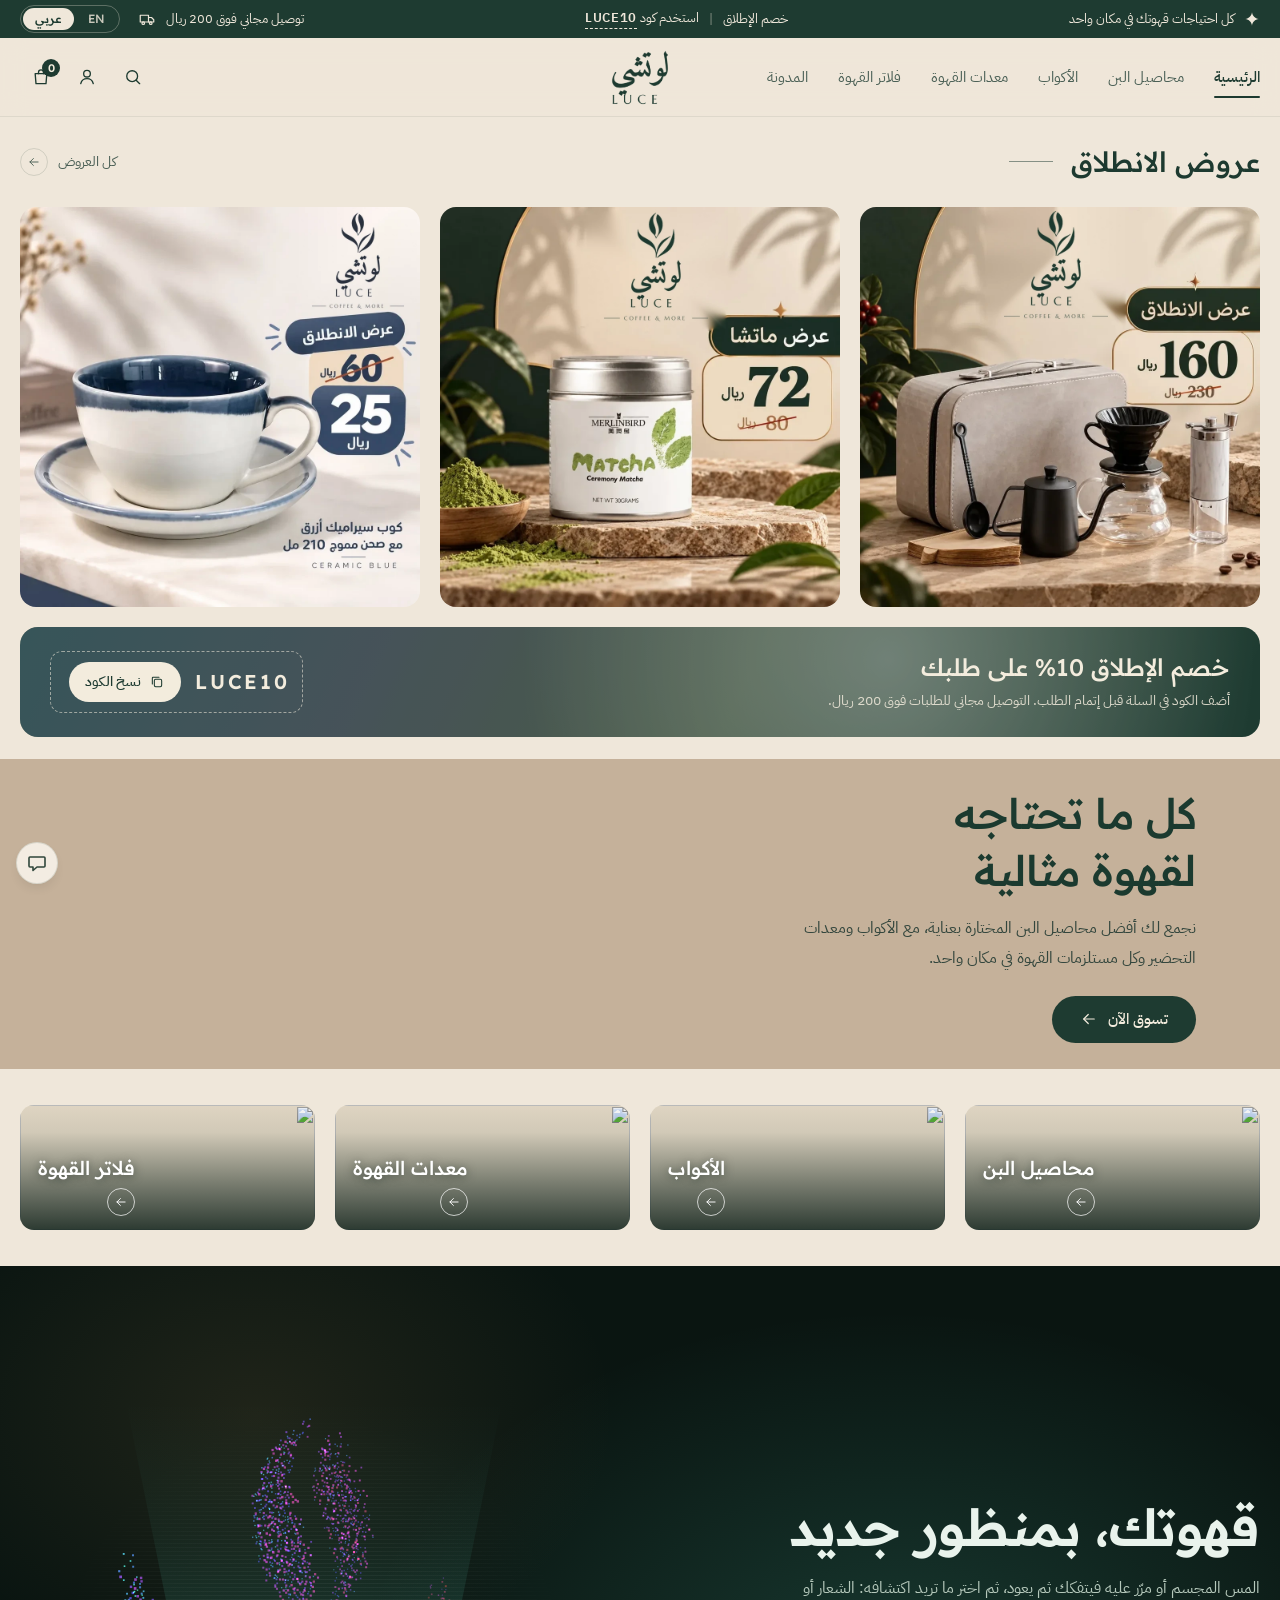
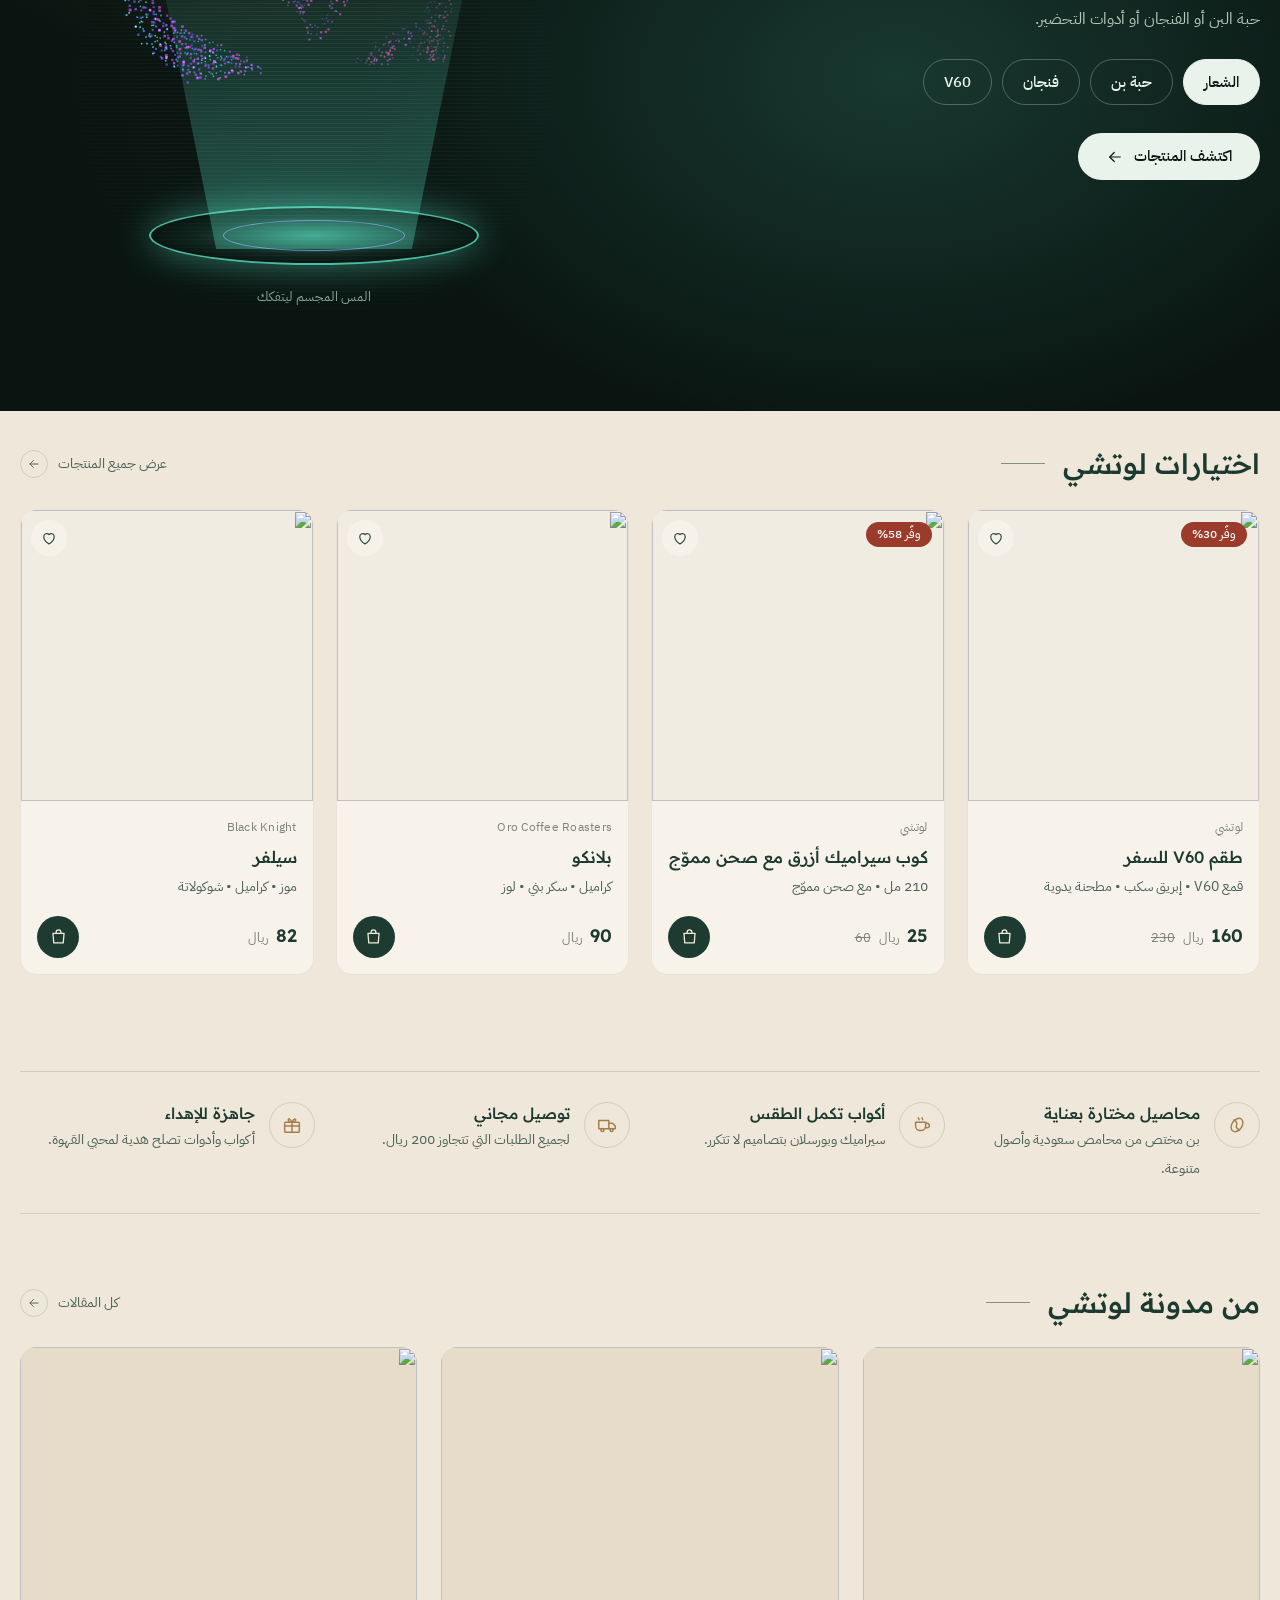
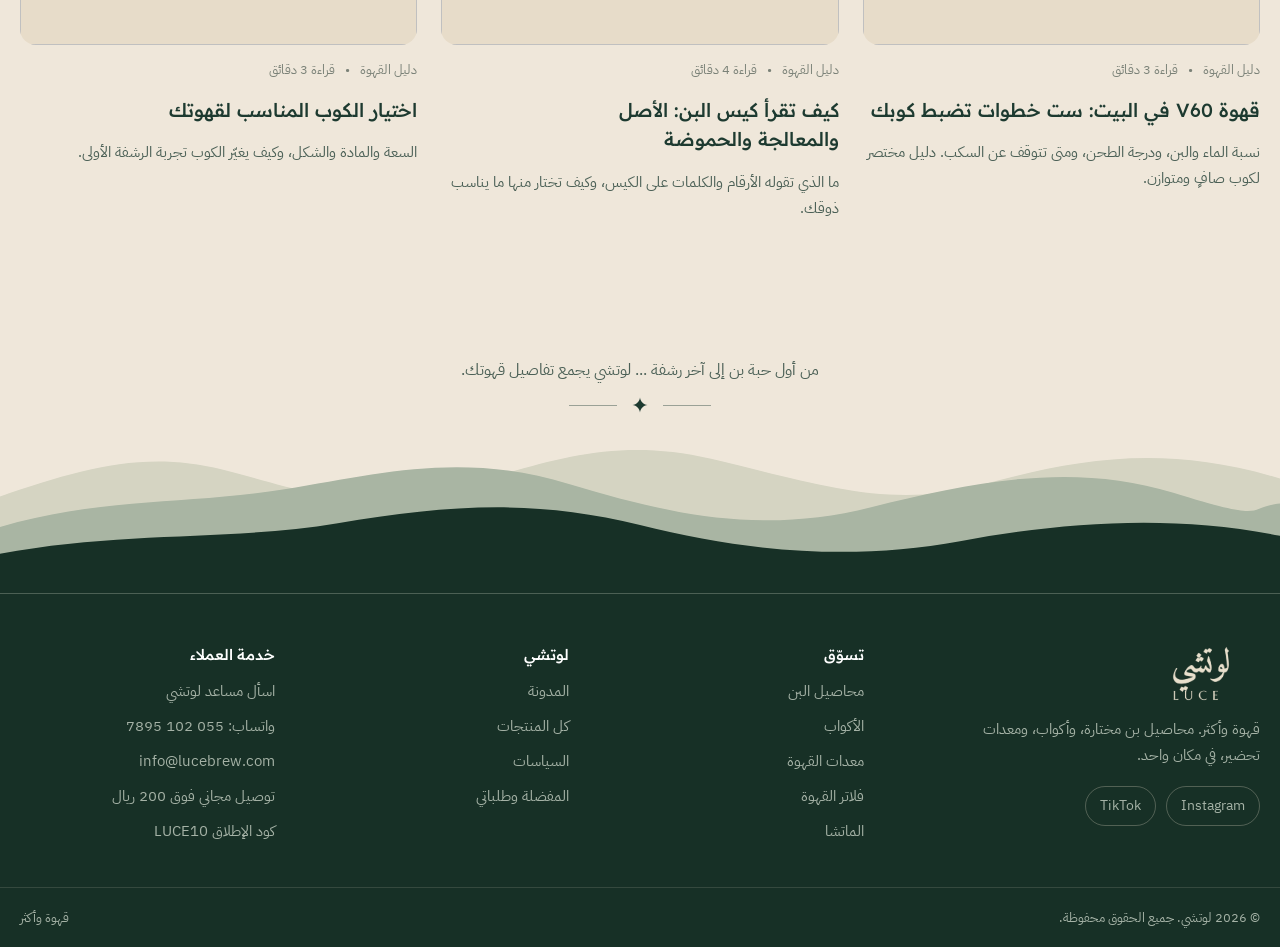
==== commit b28bfae8: "Admin product editor: all fields editable for base products, uploaded image becomes main and shows i" ====
--- a/index.html
+++ b/index.html
@@ -264,6 +264,7 @@
 .pc:hover .pc__img img{transform:scale(1.05)}
 .pc__badge{position:absolute;top:12px;inset-inline-start:12px;padding:3px 11px;border-radius:999px;background:var(--btn-bg);color:var(--btn-fg);font:500 11.5px/1.7 var(--font-body)}
 .pc__badge--sale{background:var(--sale);color:#fff}
+.add:disabled,.btn:disabled{opacity:.45;cursor:not-allowed;pointer-events:none}
 .wish{position:absolute;top:10px;inset-inline-end:10px;width:36px;height:36px;border-radius:50%;display:grid;place-items:center;background:rgba(248,243,234,.9);color:#2a4a3e;transition:transform .2s,color .2s;z-index:2}
 .wish:hover{transform:scale(1.08)}
 .wish[aria-pressed="true"]{color:var(--sale)}
@@ -418,6 +419,8 @@
 .sw button{width:36px;height:36px;border-radius:50%;border:2px solid var(--bg);box-shadow:0 0 0 1px var(--line);position:relative;transition:box-shadow .2s,transform .2s}
 .sw button:hover{transform:scale(1.08)}
 .sw button[aria-pressed="true"]{box-shadow:0 0 0 2px var(--ink)}
+.sw button[data-out]{opacity:.4}
+.sw button[data-out]::after{content:"";position:absolute;inset:-2px;border-radius:50%;background:linear-gradient(to top right,transparent calc(50% - 1.5px),var(--ink) calc(50% - 1.5px),var(--ink) calc(50% + 1.5px),transparent calc(50% + 1.5px))}
 .buy{display:flex;gap:12px;align-items:stretch;flex-wrap:wrap;margin-bottom:22px}
 .qty{display:inline-flex;align-items:center;border:1px solid var(--line);border-radius:999px;height:50px}
 .qty button{width:44px;height:100%;display:grid;place-items:center;border-radius:999px}
@@ -1357,6 +1360,8 @@
   'الأكثر خصمًا': 'Biggest discount',
   'تصفية المنتجات': 'Filter products',
   'المزيد قريبًا': 'More coming soon',
+  'قريبًا': 'Coming soon',
+  'هذا المنتج سيتوفر قريبًا.': 'This item will be available soon.',
   'نضيف إلى هذا القسم باستمرار.': 'We keep adding to this section.',
   'تصفح كل المنتجات': 'Browse all products',
   'اختر الخيارات': 'Choose options',
@@ -1566,8 +1571,8 @@
 const $$ = (s, r = document) => [...r.querySelectorAll(s)];
 const esc = s => String(s).replace(/[&<>"']/g, c => ({ '&': '&amp;', '<': '&lt;', '>': '&gt;', '"': '&quot;', "'": '&#39;' }[c]));
 const fmt = n => Number(n).toLocaleString('en-US');
-const IMG = n => /^https:\/\//.test(n) ? n : `img/${n}.webp`;
-const IMGS = n => /^https:\/\//.test(n) ? n : `img/${n}-s.webp`;
+const IMG = n => /^(https:\/\/|\/uploads\/)/.test(n) ? n : `img/${n}.webp`;
+const IMGS = n => /^(https:\/\/|\/uploads\/)/.test(n) ? n : `img/${n}-s.webp`;
 const byId = id => P.find(p => p.id === id);
 const WA = /^\d{8,15}$/.test(String(CONFIG.whatsapp || '')) ? String(CONFIG.whatsapp) : '';
 const clean = (s, n, nl) => String(s == null ? '' : s).replace(nl ? /[\u0000-\u0009\u000B-\u001F\u007F\u202A-\u202E\u2066-\u2069]/g : /[\u0000-\u001F\u007F\u202A-\u202E\u2066-\u2069]/g, ' ').replace(/[ \t]{2,}/g, ' ').trim().slice(0, n);
@@ -1643,16 +1648,23 @@
   if (d.freeFrom >= 0) CONFIG.freeFrom = d.freeFrom;
   (d.extra || []).forEach(e => {
     if (AR0.P.some(x => x.id === e.id)) return;
-    const np = { id: e.id, cat: e.cat, name: e.name, en: e.en || e.name, brand: e.brand || 'لوتشي', sub: e.sub || '', price: e.price, old: e.old, img: e.img, gallery: [e.img], tags: [], short: e.short, desc: e.desc || e.short || '', details: [], specs: [] };
+    const np = { id: e.id, cat: e.cat, name: e.name, en: e.en || e.name, brand: e.brand || 'لوتشي', sub: e.sub || '', price: e.price, old: e.old, img: e.img, gallery: Array.isArray(e.imgs) && e.imgs.length ? e.imgs.filter(u => typeof u === 'string') : [e.img], tags: [], short: e.short, desc: e.desc || e.short || '', details: [], specs: [] };
     AR0.P.push(np); P.push(clone(np)); HAY[e.id] = [e.name, e.brand, e.sub, e.desc].filter(Boolean).join(' ');
   });
-  AR0.P.forEach(p => { const o = d.items[p.id]; if (o) { p.price = o.price; p.old = o.old; p.stock = o.stock; p.hidden = !!o.hidden; } });
+  AR0.P.forEach(p => {
+    const o = d.items[p.id]; if (!o) return;
+    p.price = o.price; p.old = o.old; p.stock = o.stock; p.hidden = !!o.hidden; p.st = o.st || ''; p.vs = o.vs && typeof o.vs === 'object' ? o.vs : null; p.bg = /^#[0-9a-f]{6}$/i.test(o.bg || '') ? o.bg : '';
+    if (Array.isArray(o.imgs) && o.imgs.length && o.imgs.every(u => typeof u === 'string' && /^(https:\/\/\S+|\/uploads\/[A-Za-z0-9._-]+|[A-Za-z0-9_-]{1,60})$/.test(u))) { p.img = o.imgs[0]; p.gallery = o.imgs.slice(); }
+    if (o.t && typeof o.t === 'object') { ['name', 'en', 'brand', 'cat', 'sub', 'short', 'desc'].forEach(k => { if (typeof o.t[k] === 'string' && (k !== 'cat' || AR0.CATS[o.t[k]])) p[k] = o.t[k]; }); HAY[p.id] = [p.name, p.brand, p.sub, p.desc].filter(Boolean).join(' '); if (o.t.en && EN.P[p.id]) EN.P[p.id].name = o.t.en; }
+  });
   applyData();
   for (let i = P.length - 1; i >= 0; i--) { const a = AR0.P.find(x => x.id === P[i].id); if (a && a.hidden) P.splice(i, 1); }
-  S.cart = S.cart.filter(i => byId(i.id)); saveCart(); updateBadge();
+  S.cart = S.cart.filter(i => { const p = byId(i.id); return p && canBuy(p) && !(i.v && vState(p, i.v)); }); saveCart(); updateBadge();
   if (S.coupon) { const r = await apiCall('coupon', { code: S.coupon }); if (r && r.ok) S.cp = { code: r.code, pct: r.pct }; else if (r) { S.coupon = ''; S.cp = null; saveCart(); } }
   if (S.open === 'cart') renderCart();
-  if (S.r && S.r.v !== 'pay' && S.r.v !== 'done') render(true);
+  // رابط مباشر لمنتج مضاف من الأدمن: ما كان معروفًا قبل تحميل الكتالوج
+  if (S.r && S.r.v === 'home' && /^p-/.test(S.tok) && byId(S.tok.slice(2))) return route(S.tok);
+  if (S.r && S.r.v !== 'done' && (S.r.v !== 'pay' || (!S.payFail && !$('#mysr')))) render(true);
 }
 
 /* ===================== الحالة ===================== */
@@ -1684,13 +1696,15 @@
   return { lines, count, sub, d, net, free: net >= CONFIG.freeFrom && sub > 0, left: Math.max(0, CONFIG.freeFrom - net), total: net };
 }
 function cartAdd(id, v, qty = 1, quiet) {
-  const sp = byId(id); if (sp && sp.stock === 0) { toast('هذا المنتج نفد من المخزون.'); return; }
+  const sp = byId(id); if (sp && !canBuy(sp)) { toast(isSoon(sp) ? 'هذا المنتج سيتوفر قريبًا.' : 'هذا المنتج نفد من المخزون.'); return false; }
+  if (sp && v && vState(sp, v)) { toast(vState(sp, v) === 'soon' ? 'هذا الخيار سيتوفر قريبًا.' : 'هذا الخيار نفد من المخزون.'); return false; }
   const k = id + '|' + (v || '');
   const ex = S.cart.find(i => ckey(i) === k);
   if (ex) ex.qty = Math.min(20, ex.qty + qty); else S.cart.push({ id, v: v || '', qty });
   saveCart(); updateBadge();
   if (S.open === 'cart') renderCart();
   if (!quiet) toast('تمت الإضافة إلى السلة', { label: 'عرض السلة', fn: () => openPanel('cart') });
+  return true;
 }
 function cartQty(k, d) {
   const i = S.cart.find(x => ckey(x) === k); if (!i) return;
@@ -1765,15 +1779,26 @@
 function priceHTML(p) {
   return `<div class="price num"><b>${fmt(p.price)}</b><small>ريال</small>${p.old ? `<s>${fmt(p.old)}</s>` : ''}</div>`;
 }
+// حالة خيار واحد (لون / مقاس): '' متوفر، 'soon' قريبًا، 'soldout' نفد. المصدر: مخزون الخيار اللي يحدده الأدمن.
+const vState = (p, k) => { const x = p.vs && p.vs[k]; return !x ? '' : x.st === 'soon' || x.st === 'soldout' ? x.st : x.s === 0 ? 'soldout' : ''; };
+const vLabel = (p, k) => vState(p, k) === 'soon' ? 'قريبًا' : vState(p, k) ? 'نفد' : '';
+const allVarOut = p => !!(p.variants && p.variants.length && p.variants.every(v => vState(p, v.k)));
+const soldOut = p => p.st === 'soldout' || p.stock === 0 || allVarOut(p);
+const isSoon = p => p.st === 'soon' || !!p.soon;
+const canBuy = p => !soldOut(p) && !isSoon(p);
+const stateLabel = p => isSoon(p) ? 'قريبًا' : soldOut(p) ? 'نفدت الكمية' : '';
+const bgStyle = p => /^#[0-9a-f]{6}$/i.test(p.bg || '') ? ` style="background:${p.bg}"` : '';
 function wishBtn(id) {
   const w = S.wish.includes(id);
   return `<button class="wish" type="button" data-act="wish" data-id="${id}" aria-pressed="${w}" aria-label="${w ? 'إزالة من المفضلة' : 'إضافة إلى المفضلة'}">${ico(w ? 'heartf' : 'heart', 18)}</button>`;
 }
 function card(p, full) {
   const sale = disc(p), href = `#p-${p.id}`;
-  const img = `<a class="pc__img" href="${href}" data-nav tabindex="-1" aria-hidden="true"><img src="${IMGS(p.img)}" alt="" width="560" height="560" loading="lazy" decoding="async">${p.soon ? '<span class="pc__badge" style="background:#1E3B31;color:#F3ECDD">قريبًا · SOON</span>' : sale ? `<span class="pc__badge pc__badge--sale">وفّر ${sale}%</span>` : ''}</a>`;
+  const img = `<a class="pc__img" href="${href}" data-nav tabindex="-1" aria-hidden="true"${bgStyle(p)}><img src="${IMGS(p.img)}" alt="" width="560" height="560" loading="lazy" decoding="async">${stateLabel(p) ? `<span class="pc__badge">${stateLabel(p)}</span>` : sale ? `<span class="pc__badge pc__badge--sale">وفّر ${sale}%</span>` : ''}</a>`;
   const opts = !!p.variants;
-  const addBtn = p.soon ? `<a class="add" href="${href}" data-nav aria-label="قريبًا: ${esc(p.name)}">${ico('arrowL', 19)}</a>` : opts
+  const addBtn = !canBuy(p)
+    ? `<button class="add" type="button" disabled aria-label="${stateLabel(p)}">${ico('bag', 19)}</button>`
+    : opts
     ? `<a class="add" href="${href}" data-nav aria-label="اختر الخيارات: ${esc(p.name)}">${ico('bag', 19)}</a>`
     : `<button class="add" type="button" data-act="add" data-id="${p.id}" aria-label="أضف ${esc(p.name)} إلى السلة">${ico('bag', 19)}</button>`;
   if (full && p.origin) {
@@ -1785,7 +1810,7 @@
         <p class="pc__sub">${esc(p.sub)}</p>
         <div class="specs3">${sp}</div>
         ${priceHTML(p)}
-        ${p.soon ? `<a class="btn btn--full btn--line" href="${href}" data-nav>قريبًا · SOON</a>` : opts ? `<a class="btn btn--full" href="${href}" data-nav>اختر الخيارات</a>` : `<button class="btn btn--full" type="button" data-act="add" data-id="${p.id}">أضف إلى السلة ${ico('bag', 18)}</button>`}
+        ${!canBuy(p) ? `<button class="btn btn--full" type="button" disabled>${stateLabel(p)}</button>` : opts ? `<a class="btn btn--full" href="${href}" data-nav>اختر الخيارات</a>` : `<button class="btn btn--full" type="button" data-act="add" data-id="${p.id}">أضف إلى السلة ${ico('bag', 18)}</button>`}
       </div></article>`;
   }
   return `<article class="pc">${img}${wishBtn(p.id)}
@@ -2025,7 +2050,7 @@
 function vPdp() {
   const p = byId(S.r.id), cat = CATS[p.cat], sale = disc(p);
   const thumbs = p.gallery.length > 1
-    ? `<div class="gal__thumbs">${p.gallery.map((g, i) => `<button type="button" data-act="pimg" data-i="${i}" aria-current="${i === 0}" aria-label="الصورة ${i + 1}"><img src="${IMGS(g)}" alt="" width="72" height="72"></button>`).join('')}</div>` : '';
+    ? `<div class="gal__thumbs">${p.gallery.map((g, i) => `<button type="button" data-act="pimg" data-i="${i}" aria-current="${i === 0}" aria-label="الصورة ${i + 1}"${bgStyle(p)}><img src="${IMGS(g)}" alt="" width="72" height="72"></button>`).join('')}</div>` : '';
   const variants = p.variants ? `<div class="opt" id="vopt"><div class="opt__l">${p.vlabel}: <b id="vname">اختر ${p.vlabel}</b></div><div class="sw" role="group" aria-label="${p.vlabel}">${p.variants.map((v, i) => `<button type="button" data-act="pvar" data-i="${i}" aria-pressed="false" aria-label="${esc(v.n || v.k)}" title="${esc(v.n || v.k)}" style="background:${v.c}"></button>`).join('')}</div><div class="msg msg--err" id="vmsg"></div></div>` : '';
   const rel = [...P.filter(x => x.cat === p.cat && x.id !== p.id), ...P.filter(x => x.cat !== p.cat && x.id !== p.id)].slice(0, 4);
   const notes = (p.cat === 'beans' && !(p.tags || []).includes('drip') && p.sub) ? `<ul class="notes" aria-label="نكهات القهوة">${p.sub.split('•').map(s => `<li>${esc(s.trim())}</li>`).join('')}</ul>` : '';
@@ -2034,20 +2059,20 @@
     <nav class="crumbs" aria-label="مسار التنقل"><a href="#home" data-nav>الرئيسية</a><span>/</span><a href="#shop-${p.cat}" data-nav>${cat.label}</a><span>/</span><span aria-current="page">${esc(p.name)}</span></nav>
     <div class="pdp">
       <div class="gal">
-        <button class="gal__main" type="button" data-act="lb" aria-label="تكبير الصورة"><img id="gmain" src="${IMG(p.gallery[0])}" alt="${esc(p.name)}" width="1000" height="1000"><span class="zoom">${ico('zoom', 20)}</span></button>
+        <button class="gal__main" type="button" data-act="lb" aria-label="تكبير الصورة"${bgStyle(p)}><img id="gmain" src="${IMG(p.gallery[0])}" alt="${esc(p.name)}" width="1000" height="1000"><span class="zoom">${ico('zoom', 20)}</span></button>
         ${thumbs}
       </div>
       <div class="info">
         <div class="eyebrow">${cat.en}</div>
         <h1>${esc(p.name)}</h1>
         <p class="sub">${esc(whoLine)}</p>
-        <div class="priceline num"><b>${fmt(p.price)} ريال</b>${p.soon ? '<span class="off">قريبًا</span>' : p.stock === 0 ? '<span class="off">نفدت الكمية</span>' : ''}${p.old ? `<s>${fmt(p.old)} ريال</s><span class="off">وفّر ${sale}%</span>` : ''}</div>
+        <div class="priceline num"><b>${fmt(p.price)} ريال</b>${stateLabel(p) ? `<span class="off">${stateLabel(p)}</span>` : ''}${p.old ? `<s>${fmt(p.old)} ريال</s><span class="off">وفّر ${sale}%</span>` : ''}</div>
         <p class="desc">${esc(p.short || p.desc)}</p>${notes}
         ${variants}
         <div class="buy">
           <div class="qty" role="group" aria-label="الكمية"><button type="button" data-act="pq" data-d="-1" aria-label="إنقاص">${ico('minus', 18)}</button><output id="pqty" class="num">1</output><button type="button" data-act="pq" data-d="1" aria-label="زيادة">${ico('plus', 18)}</button></div>
-          ${p.soon ? `<button class="btn" type="button" disabled>قريبًا · SOON</button>${WA ? `<a class="btn btn--line" href="https://wa.me/${WA}?text=${encodeURIComponent('أبغى أعرف متى تتوفر ' + p.name)}" target="_blank" rel="noopener noreferrer">اسألنا عن موعد التوفر</a>` : ''}` : `<button class="btn" type="button" data-act="padd">أضف إلى السلة ${ico('bag', 18)}</button>
-          <button class="btn btn--line" type="button" data-act="pbuy">اشترِ الآن</button>`}
+          ${canBuy(p) ? `<button class="btn" type="button" data-act="padd">أضف إلى السلة ${ico('bag', 18)}</button>
+          <button class="btn btn--line" type="button" data-act="pbuy">اشترِ الآن</button>` : `<button class="btn" type="button" disabled>${stateLabel(p)}</button>${isSoon(p) && WA ? `<a class="btn btn--line" href="https://wa.me/${WA}?text=${encodeURIComponent('أبغى أعرف متى تتوفر ' + p.name)}" target="_blank" rel="noopener noreferrer">اسألنا عن موعد التوفر</a>` : ''}`}
           ${wishBtn(p.id).replace('class="wish"', 'class="wish" style="position:static;width:50px;height:50px;border:1px solid var(--line);background:transparent;color:var(--ink)"')}
         </div>
         <ul class="perks">
@@ -2067,7 +2092,7 @@
   <section class="sec" style="padding-top:10px"><div class="wrap">
     <div class="sec-head"><h2 class="sec-title">قد يعجبك أيضًا</h2></div>
     <div class="grid">${rel.map(x => card(x)).join('')}</div></div></section>
-  <div class="stickybuy"><div class="price num"><b>${fmt(p.price)}</b><small>ريال</small>${p.old ? `<s>${fmt(p.old)}</s>` : ''}</div><button class="btn" type="button" data-act="padd">أضف إلى السلة</button></div>`;
+  <div class="stickybuy"><div class="price num"><b>${fmt(p.price)}</b><small>ريال</small>${p.old ? `<s>${fmt(p.old)}</s>` : ''}</div>${canBuy(p) ? '<button class="btn" type="button" data-act="padd">أضف إلى السلة</button>' : `<button class="btn" type="button" disabled>${stateLabel(p)}</button>`}</div>`;
 }
 function curImg() { const p = byId(S.pdp.id); return S.pdp.vimg || p.gallery[S.pdp.gi]; }
 function pdpSync() {
@@ -2078,6 +2103,13 @@
   const vn = $('#vname'); if (vn) vn.textContent = st.vi >= 0 ? (p.variants[st.vi].n || p.variants[st.vi].k) : `اختر ${p.vlabel}`;
   const q = $('#pqty'); if (q) q.textContent = st.qty;
   const m = $('#vmsg'); if (m) m.textContent = '';
+  if (p.variants) {
+    $$('#vopt .sw button').forEach((b, i) => { const l = vLabel(p, p.variants[i].k), n = p.variants[i].n || p.variants[i].k; if (l) { b.setAttribute('data-out', '1'); b.title = n + ' — ' + l; b.setAttribute('aria-label', b.title); } else { b.removeAttribute('data-out'); b.title = n; } });
+    const cur = st.vi >= 0 ? p.variants[st.vi] : null, out = cur ? vLabel(p, cur.k) : '';
+    if (vn && cur && out) vn.textContent = (cur.n || cur.k) + ' — ' + out;
+    if (m && out) m.textContent = out === 'قريبًا' ? 'هذا الخيار سيتوفر قريبًا، اختر خيارًا ثانيًا.' : 'هذا الخيار نفد، اختر خيارًا ثانيًا.';
+    if (canBuy(p)) $$('[data-act="padd"],[data-act="pbuy"]').forEach(b => { b.disabled = !!out; });
+  }
 }
 function pdpAdd(buy) {
   const st = S.pdp, p = byId(st.id);
@@ -2085,8 +2117,8 @@
     $('#vmsg').textContent = `اختر ${p.vlabel} أولًا.`;
     $('#vopt').scrollIntoView({ block: 'center', behavior: 'smooth' }); return;
   }
-  cartAdd(p.id, p.variants ? p.variants[st.vi].k : '', st.qty, buy);
-  if (buy) go('checkout');
+  const added = cartAdd(p.id, p.variants ? p.variants[st.vi].k : '', st.qty, buy);
+  if (buy && added !== false) go('checkout');
 }
 
 /* ----- المدونة ----- */
@@ -2323,6 +2355,13 @@
 }
 function vPay() {
   const o = S.last;
+  if (o && S.payFail) return `<div class="wrap"><div class="paybox">
+    <h1>لم تكتمل عملية الدفع</h1><p class="lead">حاول مرة أخرى أو اختر طريقة أخرى لإتمام طلبك.</p>
+    <div class="paytot num"><span>إجمالي المبلغ</span><span>${fmt(o.total)} ريال</span></div>
+    <div id="mysr"><p class="msg msg--err" role="alert">لم يتم الدفع.</p><p style="margin-top:12px"><button class="btn btn--sm" type="button" id="payRetry">حاول مرة أخرى</button></p></div>
+    <p style="margin-top:14px"><a class="btn btn--line btn--sm" href="${WA ? waUrl(o) : '#shop'}" target="_blank" rel="noopener noreferrer">الدفع بطريقة أخرى (واتساب)</a></p>
+    <p style="margin-top:10px"><a class="btn btn--line btn--sm" href="#shop" data-nav>متابعة التسوق</a></p>
+  </div></div>`;
   if (!o || !PAY_ON) return `<div class="wrap"><div class="empty" style="padding-block:90px"><a class="btn" href="#home" data-nav>العودة للرئيسية</a></div></div>`;
   return `<div class="wrap"><div class="paybox">
     <h1>الدفع الآمن</h1><p class="lead">أكمل دفع طلبك بالبطاقة.</p>
@@ -2380,10 +2419,11 @@
 }
 function route(tok) {
   S.tok = (tok || 'home').replace(/^#/, '') || 'home';
+  if (S.tok !== 'pay') S.payFail = false;
   S.r = parse(S.tok);
   closePanels(true);
   S.shop = { cat: S.r.cat || null, pill: 'all', sort: 'featured' };
-  S.pdp = S.r.v === 'pdp' ? { id: S.r.id, vi: (byId(S.r.id).variants ? 0 : -1), gi: 0, qty: 1, vimg: null } : null;
+  S.pdp = S.r.v === 'pdp' ? { id: S.r.id, vi: (byId(S.r.id).variants ? Math.max(0, byId(S.r.id).variants.findIndex(v => !vState(byId(S.r.id), v.k))) : -1), gi: 0, qty: 1, vimg: null } : null;
   render();
   window.scrollTo(0, 0);
 }
@@ -2406,7 +2446,7 @@
   else if (r.v === 'done') { h = vDone(); title = tt('تم تجهيز طلبك') + ' | ' + SITE; }
   view.innerHTML = h;
   if (r.v === 'pdp') pdpSync();
-  if (r.v === 'pay') mountPay();
+  if (r.v === 'pay') { if (S.payFail) { const rb = $('#payRetry'); if (rb) rb.onclick = () => { S.payFail = false; render(); }; } else mountPay(); }
   if (r.v === 'checkout') { prefillCheckout(); if (!CATALOG_OK) loadCatalog(); } // نعيد جلب حالة الدفع لو لم تصل سابقًا
   if (r.v === 'account') accountMounted();
   mountG();
@@ -2688,11 +2728,17 @@
 (function payReturn() {
   try {
     const q = new URLSearchParams(location.search), id = q.get('invoice_id') || q.get('id') || '', st = q.get('status');
+    // فشل الدفع أو إلغاؤه: نبقي الزائر في صفحة الدفع برسالة "حاول مرة أخرى" بدل إرجاعه للرئيسية.
+    if (/[?&]pay=failed/.test(location.search) || (st && st !== 'paid' && (id || q.has('payment_id') || q.has('invoice_id')))) {
+      const o = loadPending();
+      if (o) { S.last = o; S.payFail = true; history.replaceState(null, '', location.pathname + '#pay'); }
+      else { S.payFailMsg = true; history.replaceState(null, '', location.pathname + '#home'); }
+      return;
+    }
     if (st && (id || q.has('payment_id') || q.has('invoice_id'))) {
       const o = loadPending();
       if (o) {
         S.last = o;
-        if (st !== 'paid') { history.replaceState(null, '', location.pathname + '#pay'); return; }
         o.pay = { id: clean(id, 80), status: 'checking' };
         (async () => {
           const r = await apiCall('pay/verify', { ref: o.ref, id: o.pay.id });
@@ -2717,6 +2763,7 @@
 })();
 chatInit(); updateBadge();
 route(location.hash.slice(1) || 'home');
+if (S.payFailMsg) toast('لم تكتمل عملية الدفع. جرّب مرة أخرى أو اختر طريقة أخرى.');
 if (isEn()) trTree(document.body);
 startObserver();
 loadCatalog();
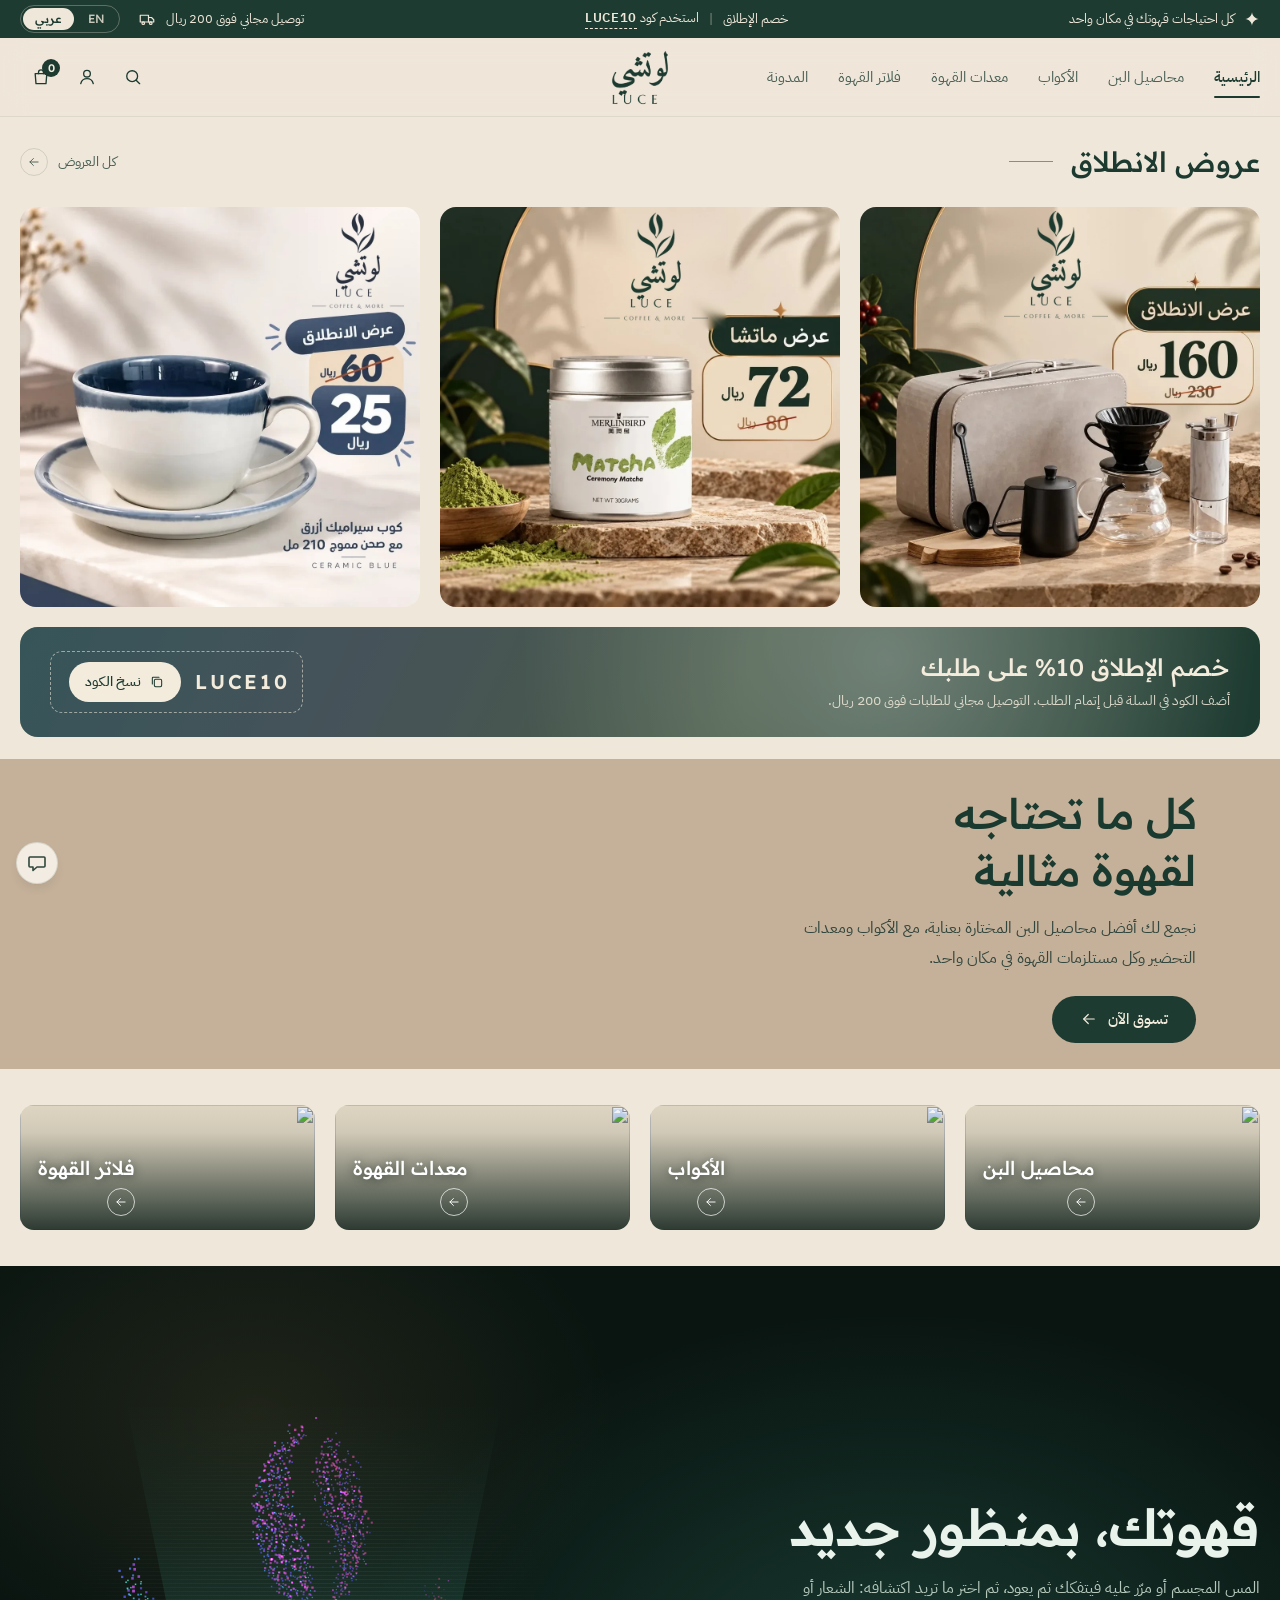
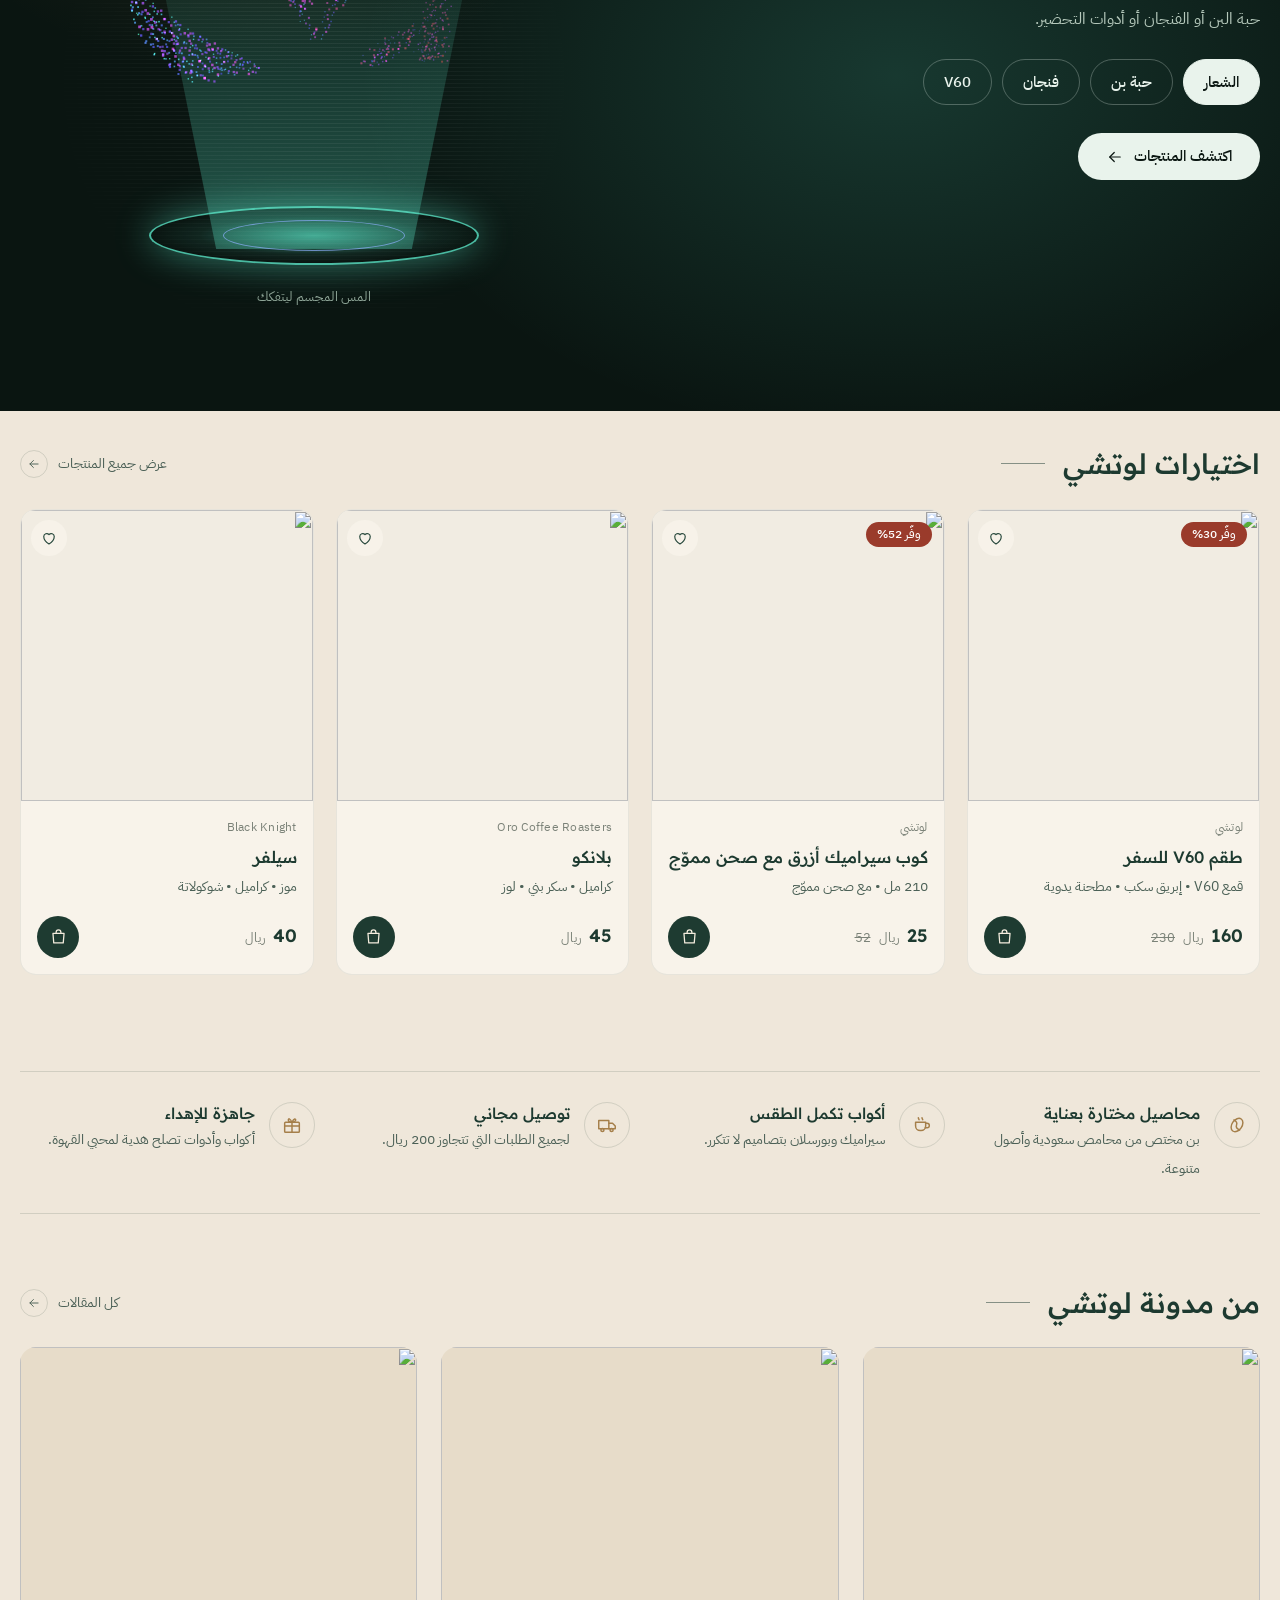
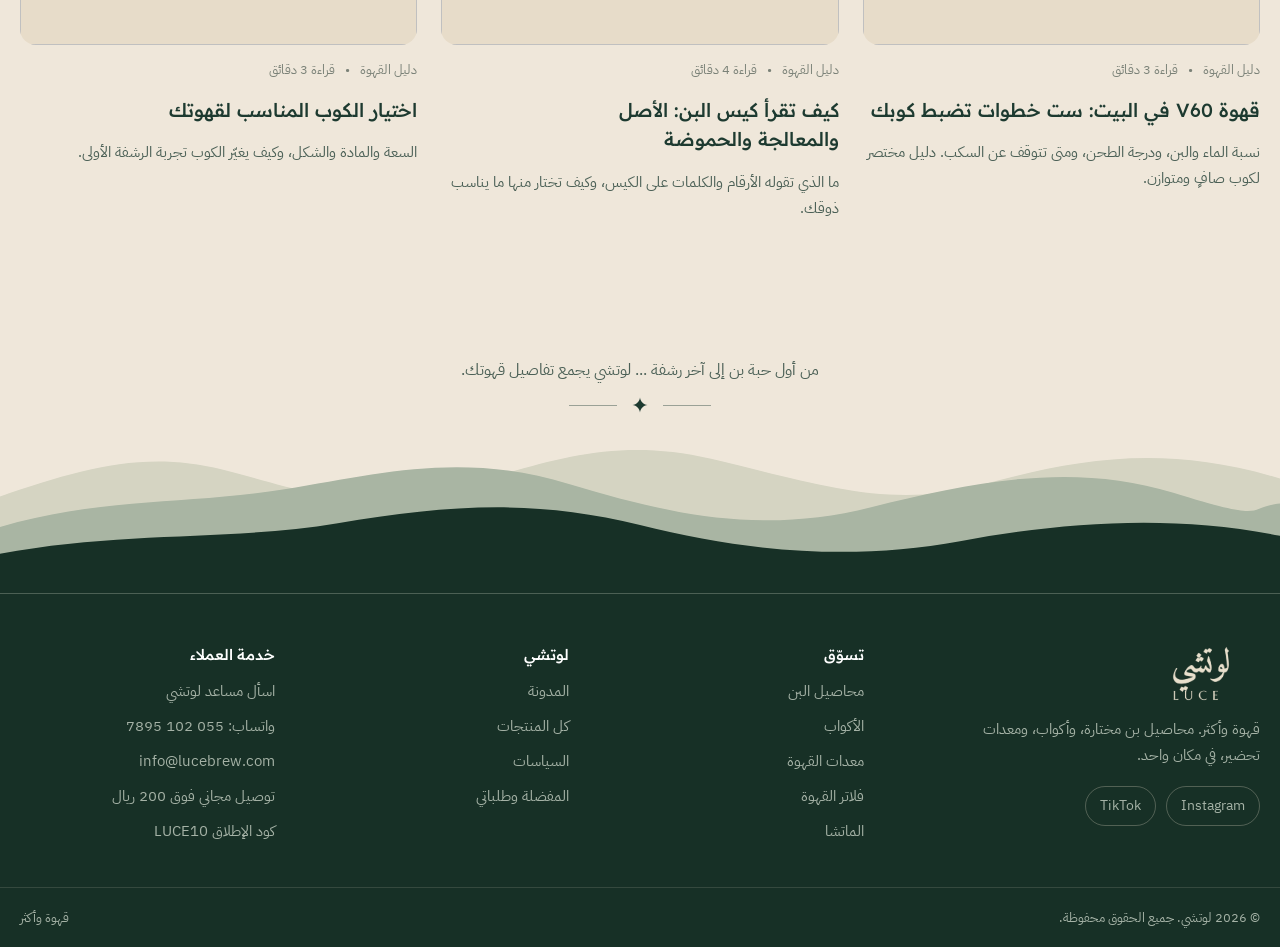
==== commit 0bad6dad: "Speed: skip schema setup when up to date, batch catalog queries, 20s edge cache purged on admin/orde" ====
--- a/index.html
+++ b/index.html
@@ -814,7 +814,7 @@
     specs: [['النوع', 'طقم تحضير مقطّرة'], ['القمع', 'V60 أسود'], ['السيرفر', 'زجاج'], ['المطحنة', 'يدوية'], ['الحقيبة', 'جلد صناعي مبطّن']] },
 
   { id: 'cup-blue', cat: 'cups', name: 'كوب سيراميك أزرق مع صحن مموّج', en: 'Ceramic Blue', brand: 'لوتشي',
-    sub: '210 مل • مع صحن مموّج', price: 25, old: 60,
+    sub: '210 مل • مع صحن مموّج', price: 25, old: 52,
     img: 'cup-blue-1', gallery: ['cup-blue-1', 'cup-blue-marble', 'cup-blue-size'], tags: ['saucer'],
     short: 'كوب سيراميك أزرق بسعة 210 مل مع صحن مموّج مطابق، أنيق للكابتشينو والفلات وايت.',
     desc: 'كوب سيراميك بحافة زرقاء متدرّجة وتزجيج لامع، يأتي مع صحن مموّج مطابق يكمل المشهد على طاولتك. سعته 210 مل، وهي مناسبة للكابتشينو والفلات وايت واللاتيه الصغير، وحجمه مريح في اليد. يصلح للاستخدام اليومي ولتقديم الضيافة، ويُهدى بسهولة.',
@@ -822,7 +822,7 @@
     specs: [['السعة', '210 مل'], ['المادة', 'سيراميك'], ['الكوب', '12.5 × 10 × 6 سم'], ['الصحن', '18 × 16 × 2 سم']] },
 
   { id: 'oro-blanco', cat: 'beans', name: 'بلانكو', en: 'Blanco', brand: 'Oro Coffee Roasters', roaster: 'محمصة أورو، الرياض',
-    sub: 'كراميل • سكر بني • لوز', price: 90, ph: true, origin: 'co', originName: 'كولومبيا', originEn: 'COLOMBIA',
+    sub: 'كراميل • سكر بني • لوز', price: 45, ph: true, origin: 'co', originName: 'كولومبيا', originEn: 'COLOMBIA',
     img: 'oro-blanco', gallery: ['oro-blanco'], tags: ['co'],
     short: 'بن كولومبي مغسول من محمصة أورو في الرياض، بنكهات الكراميل والسكر البني واللوز وقوام ناعم ونظيف.',
     desc: 'بلانكو بن مختص من كولومبيا بمعالجة مغسولة، مزروع على ارتفاع 1600 إلى 2000 م ومحمّص في الرياض على يد محمصة أورو. يتميّز بنكهات الكراميل والسكر البني واللوز، وبقوام ناعم وغني ونظيف يجعله مريحًا للشرب. يناسب القهوة المقطّرة مثل V60، ويأتي في كيس 250 جم.',
@@ -831,7 +831,7 @@
     card: [['المعالجة', 'مغسولة'], ['الارتفاع', '1600–2000 م'], ['الوزن', '250 جم']] },
 
   { id: 'bk-excelso', cat: 'beans', name: 'اكسيلسو', en: 'Excelso', brand: 'Black Knight', roaster: 'بلاك نايت',
-    sub: 'حمضيات • سكر بني • لوز', price: 78, ph: true, origin: 'co', originName: 'كولومبيا', originEn: 'COLOMBIA',
+    sub: 'حمضيات • سكر بني • لوز', price: 46, ph: true, origin: 'co', originName: 'كولومبيا', originEn: 'COLOMBIA',
     img: 'bk-excelso', gallery: ['bk-excelso'], tags: ['co'],
     short: 'بن كولومبي مغسول من بلاك نايت بحموضة متوسطة 4/10، ونكهات الحمضيات والسكر البني واللوز.',
     desc: 'اكسيلسو بن كولومبي مغسول من بلاك نايت، يجمع حموضة متوسطة (4 من 10) تضيف إشراقة خفيفة مع نكهات الحمضيات والسكر البني واللوز. قوامه ناعم وغني ونظيف، وهو خيار متوازن لمن يحب قهوة مقطّرة نظيفة بلمسة حيوية. الكيس 250 جم.',
@@ -840,7 +840,7 @@
     card: [['المعالجة', 'مغسولة'], ['الحموضة', '4/10'], ['الوزن', '250 جم']] },
 
   { id: 'bk-silver', cat: 'beans', name: 'سيلفر', en: 'Silver', brand: 'Black Knight', roaster: 'بلاك نايت',
-    sub: 'موز • كراميل • شوكولاتة', price: 82, ph: true, origin: 'sv', originName: 'السلفادور', originEn: 'EL SALVADOR',
+    sub: 'موز • كراميل • شوكولاتة', price: 40, ph: true, origin: 'sv', originName: 'السلفادور', originEn: 'EL SALVADOR',
     img: 'bk-silver', gallery: ['bk-silver'], tags: ['sv'],
     short: 'بن سلفادوري بمعالجة الهني، جسم ممتلئ ونكهات الموز والكراميل والشوكولاتة.',
     desc: 'سيلفر بن من السلفادور من منطقة تشالاتينانغو، صنف بوربون بمعالجة الهني التي يُترك فيها جزء من لب الثمرة أثناء التجفيف فتزيد الحلاوة والجسم. تظهر فيه نكهات الموز والكراميل والشوكولاتة مع لمسة مكسرات وشوكولاتة داكنة، وحموضة معتدلة 4 من 10. مناسب لمحبي القهوة الحلوة ذات الجسم الممتلئ. كيس 250 جم.',
@@ -849,7 +849,7 @@
     card: [['المعالجة', 'هني'], ['الحموضة', '4/10'], ['الوزن', '250 جم']] },
 
   { id: 'bk-adham', cat: 'beans', name: 'أدهم', en: 'Adham', brand: 'Black Knight', roaster: 'بلاك نايت',
-    sub: 'بندق • كراميل • شوكولاتة بالحليب', price: 68, ph: true, origin: 'blend', originName: 'مزيج', originEn: 'BLEND',
+    sub: 'بندق • كراميل • شوكولاتة بالحليب', price: 48, ph: true, origin: 'blend', originName: 'مزيج', originEn: 'BLEND',
     img: 'bk-adham', gallery: ['bk-adham'], tags: ['blend'],
     short: 'مزيج متوازن بحموضة منخفضة (3.7/10)، بنكهات البندق والكراميل وشوكولاتة الحليب.',
     desc: 'أدهم مزيج من بلاك نايت صُمم ليكون مريحًا ومألوفًا: حموضة منخفضة (3.7 من 10) ونكهات البندق والكراميل وشوكولاتة الحليب. يناسب القهوة المقطّرة كما يناسب تحضيرها مع الحليب. كيس 250 جم.',
@@ -858,7 +858,7 @@
     card: [['النوع', 'مزيج'], ['الحموضة', '3.7/10'], ['الوزن', '250 جم']] },
 
   { id: 'sout-mananasi', cat: 'beans', name: 'ماناناسي', en: 'Mananasi', brand: 'Sout Coffee Roasters', roaster: 'محمصة صوت',
-    sub: 'مانجو • مشمش • باشن فروت', price: 70, ph: true, origin: 'ug', originName: 'أوغندا', originEn: 'UGANDA',
+    sub: 'مانجو • مشمش • باشن فروت', price: 31, ph: true, origin: 'ug', originName: 'أوغندا', originEn: 'UGANDA',
     img: 'sout-mananasi', gallery: ['sout-mananasi'], tags: ['ug'],
     short: 'بن أوغندي مجفف من ارتفاع 2200 م، بنكهات المانجو والمشمش والباشن فروت وخاتمة شوكولاتة داكنة.',
     desc: 'ماناناسي من محمصة صوت: بن أوغندي بمعالجة مجففة تُجفف فيها الثمرة كاملة فتظهر نكهات فاكهية عالية. مزروع على ارتفاع 2200 م، ويقدّم المانجو والمشمش والباشن فروت وتنتهي رشفته بشوكولاتة داكنة. خيار منعش لمحبي القهوة الفاكهية والتجارب الجديدة. كيس 125 جم.',
@@ -867,7 +867,7 @@
     card: [['المعالجة', 'مجففة'], ['الارتفاع', '2200 م'], ['الوزن', '125 جم']] },
 
   { id: 'bk-ronaldo', cat: 'beans', name: 'أظرف رونالدو', en: 'Ronaldo Drip Bags', brand: 'Black Knight', roaster: 'بلاك نايت',
-    sub: '5 أظرف • كولومبيا أنيروبيك', price: 36, old: 40, origin: 'co', originName: 'كولومبيا', originEn: 'COLOMBIA',
+    sub: '5 أظرف • كولومبيا أنيروبيك', price: 32, old: 40, origin: 'co', originName: 'كولومبيا', originEn: 'COLOMBIA',
     img: 'bk-ronaldo', gallery: ['bk-ronaldo'], tags: ['co', 'drip'],
     short: '5 أظرف قهوة مقطّرة جاهزة من كولومبيا، علّق الظرف على الكوب واسكب الماء الساخن.',
     desc: 'أظرف رونالدو من بلاك نايت قهوة مقطّرة جاهزة بدون أدوات: علّق الظرف على حافة الكوب، اسكب الماء الساخن، وانتظر لتحصل على قهوة مختصة في دقائق. بن كولومبي بمعالجة أنيروبيك، وكل ظرف يكفي كوبًا واحدًا. مثالي للمكتب والسفر وكهدية صغيرة.',
@@ -894,7 +894,7 @@
     specs: [['السعة', '170 مل'], ['العرض', '7.5 سم'], ['الارتفاع', '6.5 سم'], ['المادة', 'سيراميك حجري']] },
 
   { id: 'mug-arabic', cat: 'cups', name: 'كوب قهوة بعبارة عربية', en: 'Arabic Verse Mug', brand: 'لوتشي',
-    sub: '265 مل • بورسلان ناعم', price: 39, ph: true,
+    sub: '265 مل • بورسلان ناعم', price: 35, ph: true,
     img: 'mug-arabic', gallery: ['mug-arabic'], tags: ['mug'],
     short: 'كوب بورسلان أنيق بعبارة عربية شهيرة على الجانب، مثالي لبار القهوة وللإهداء.',
     desc: 'كوب قهوة أنيق مناسب لبار القهوة الخاص بك ومناسب للإهداء. من مادة البورسلان بملمس ناعم مع حفر جانبي، وتوجد عليه عبارة عربية شهيرة: «ستشرقُ في صباحك ألف شمسٍ، تضيءُ ولا يَحينُ لها غروبُ». سعته 265 مل، مناسبة لمشروبات الكابتشينو والقهوة المقطّرة، ويأتي الكوب بعبارته.',
@@ -902,7 +902,7 @@
     specs: [['السعة', '265 مل'], ['المادة', 'بورسلان'], ['العرض', '7.6 سم'], ['الارتفاع', '9.4 سم']] },
 
   { id: 'cup-speckled', cat: 'cups', name: 'فنجان سيراميك مرقّط مع صحن', en: 'Speckled Cup & Saucer', brand: 'لوتشي',
-    sub: 'تزجيج مرقّط • صحن مطابق', price: 45, ph: true,
+    sub: 'تزجيج مرقّط • صحن مطابق', price: 38, ph: true,
     img: 'cup-teal', gallery: ['cup-teal', 'cup-turq'], tags: ['saucer'],
     variants: [
       { k: 'أخضر مزرق', c: '#1f6a73', img: 'cup-teal' },
@@ -1628,15 +1628,18 @@
     return j;
   } catch (e) { return null; }
 }
-let CATALOG_OK = false, CATALOG_BUSY = null;
+let CATALOG_OK = false, CATALOG_BUSY = null, CATALOG_CACHED = false;
 async function loadCatalog() {
   if (CATALOG_BUSY) return CATALOG_BUSY;
   CATALOG_BUSY = (async () => {
+    // آخر كتالوج محفوظ في الجهاز: نطبّقه فورًا عشان الأسعار الصحيحة تظهر بدون انتظار السيرفر
+    if (!CATALOG_OK && !CATALOG_CACHED) { CATALOG_CACHED = true; try { const c = JSON.parse(localStorage.getItem('mirwaf.cat') || 'null'); if (c && c.d && c.d.items && Date.now() - c.at < 7 * 864e5) await applyCatalog(c.d); } catch (_) { } }
     let d = null;
     // إعادة المحاولة: أول طلب قد يتأخر (تشغيل بارد / بعد جغرافيًا)، ولا نريد أن يسقط الدفع الإلكتروني بصمت.
     for (let i = 0; i < 3 && !(d && d.items); i++) { if (i) await new Promise(r => setTimeout(r, 1200 * i)); d = await apiCall('catalog'); }
     if (!d || !d.items) return;
     CATALOG_OK = true;
+    try { localStorage.setItem('mirwaf.cat', JSON.stringify({ at: Date.now(), d })); } catch (_) { }
     await applyCatalog(d);
   })();
   try { await CATALOG_BUSY; } finally { CATALOG_BUSY = null; }
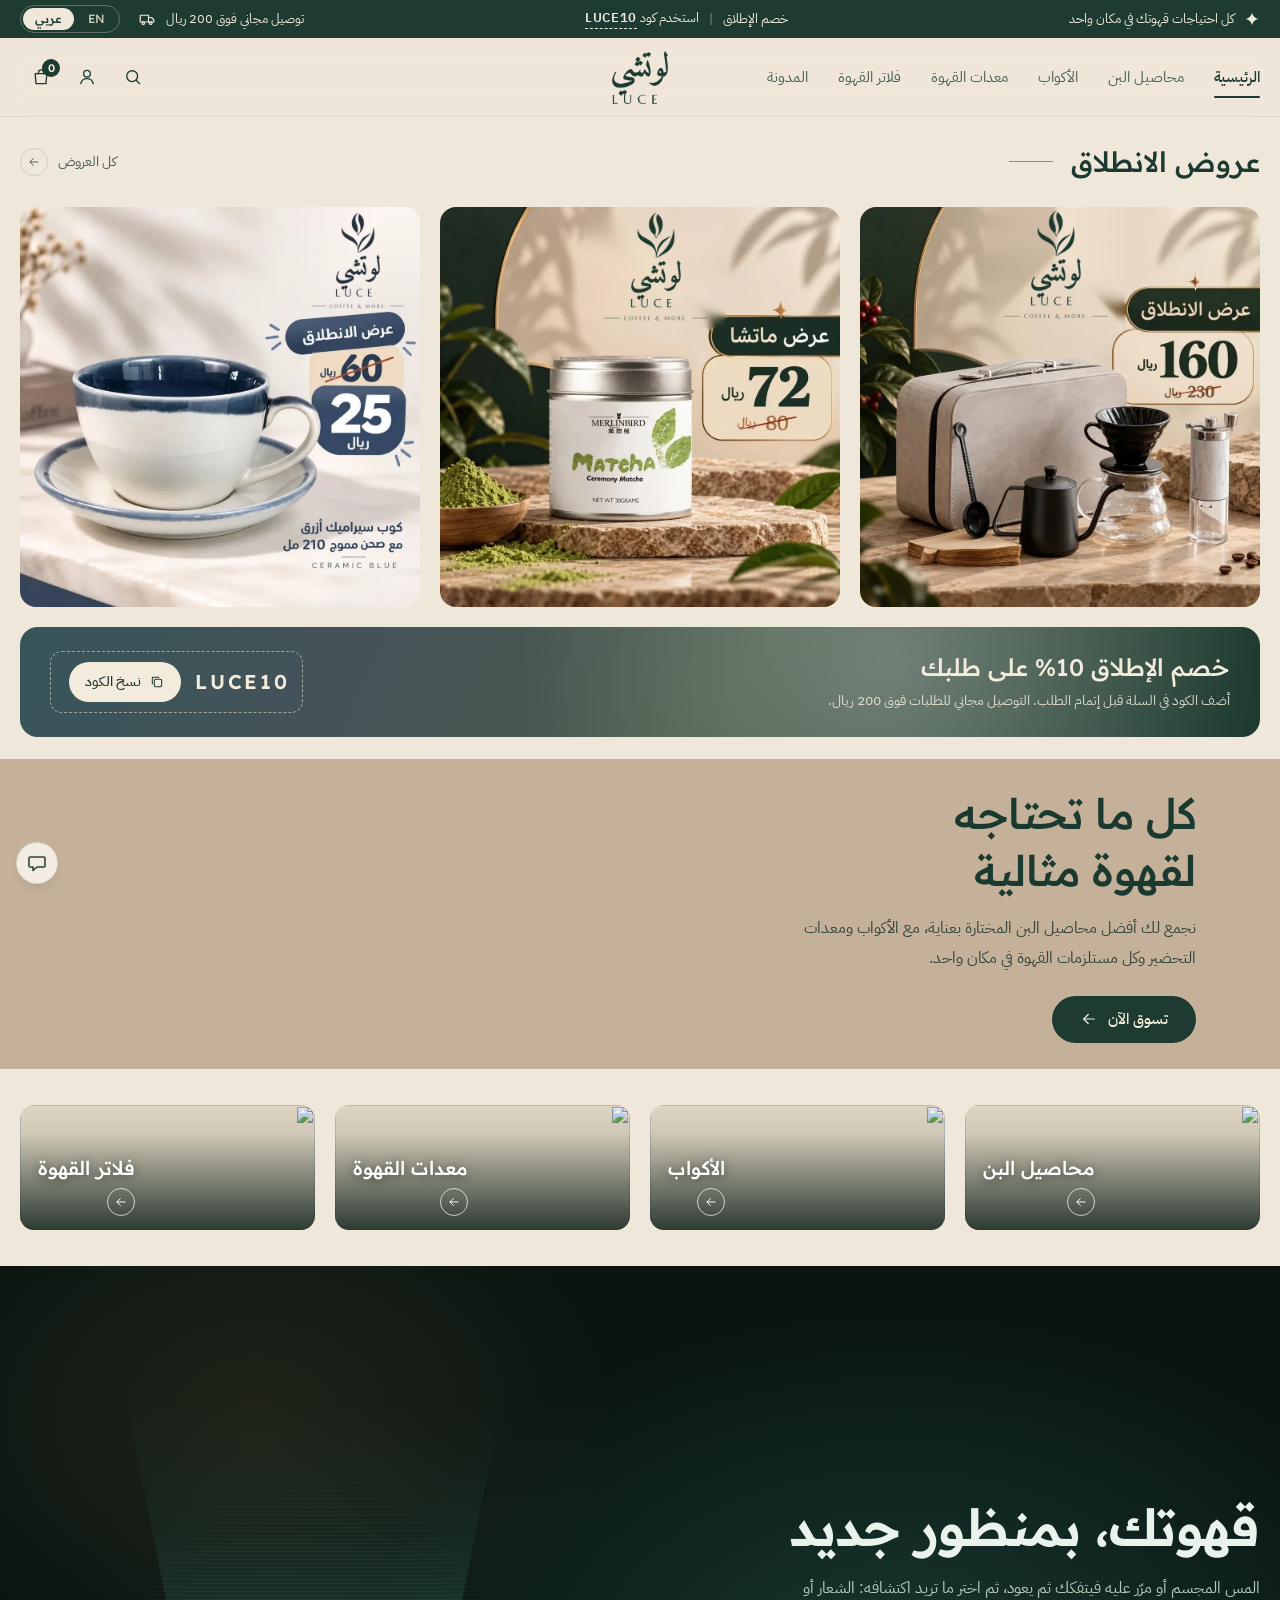
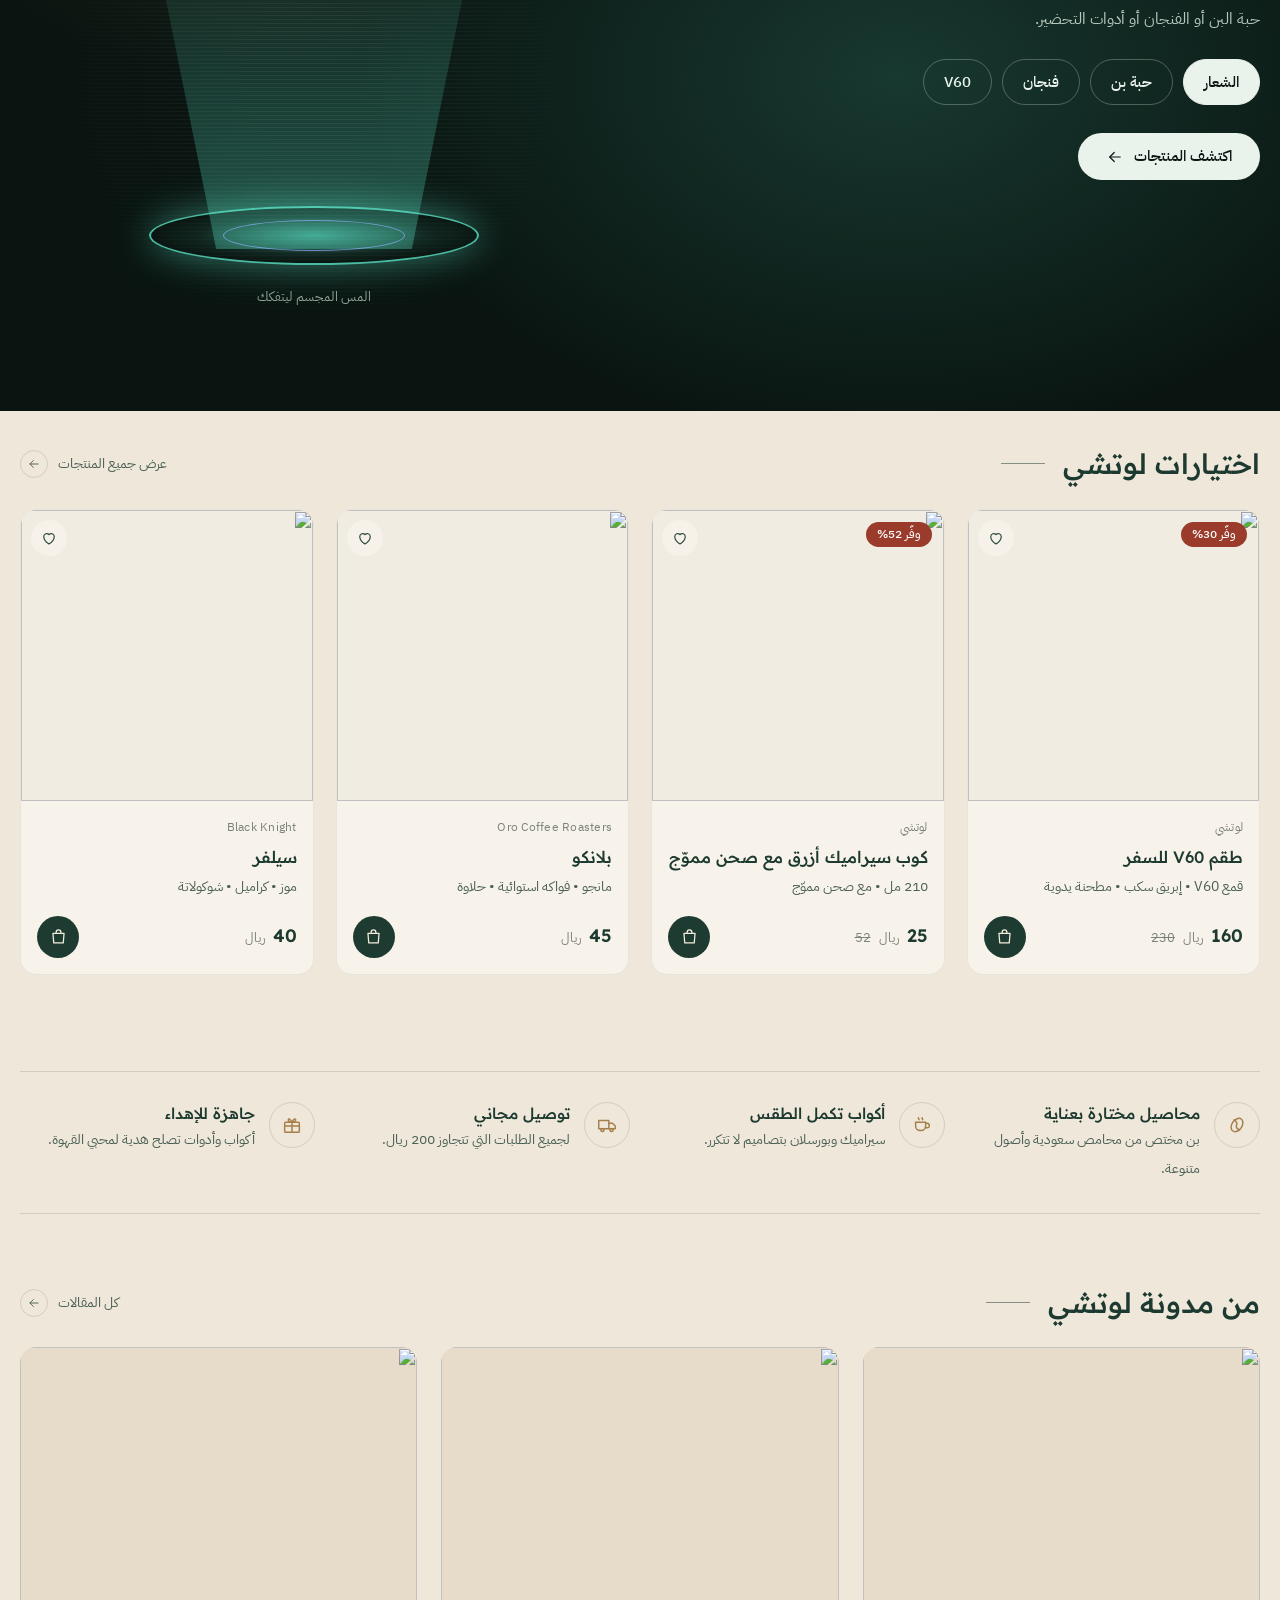
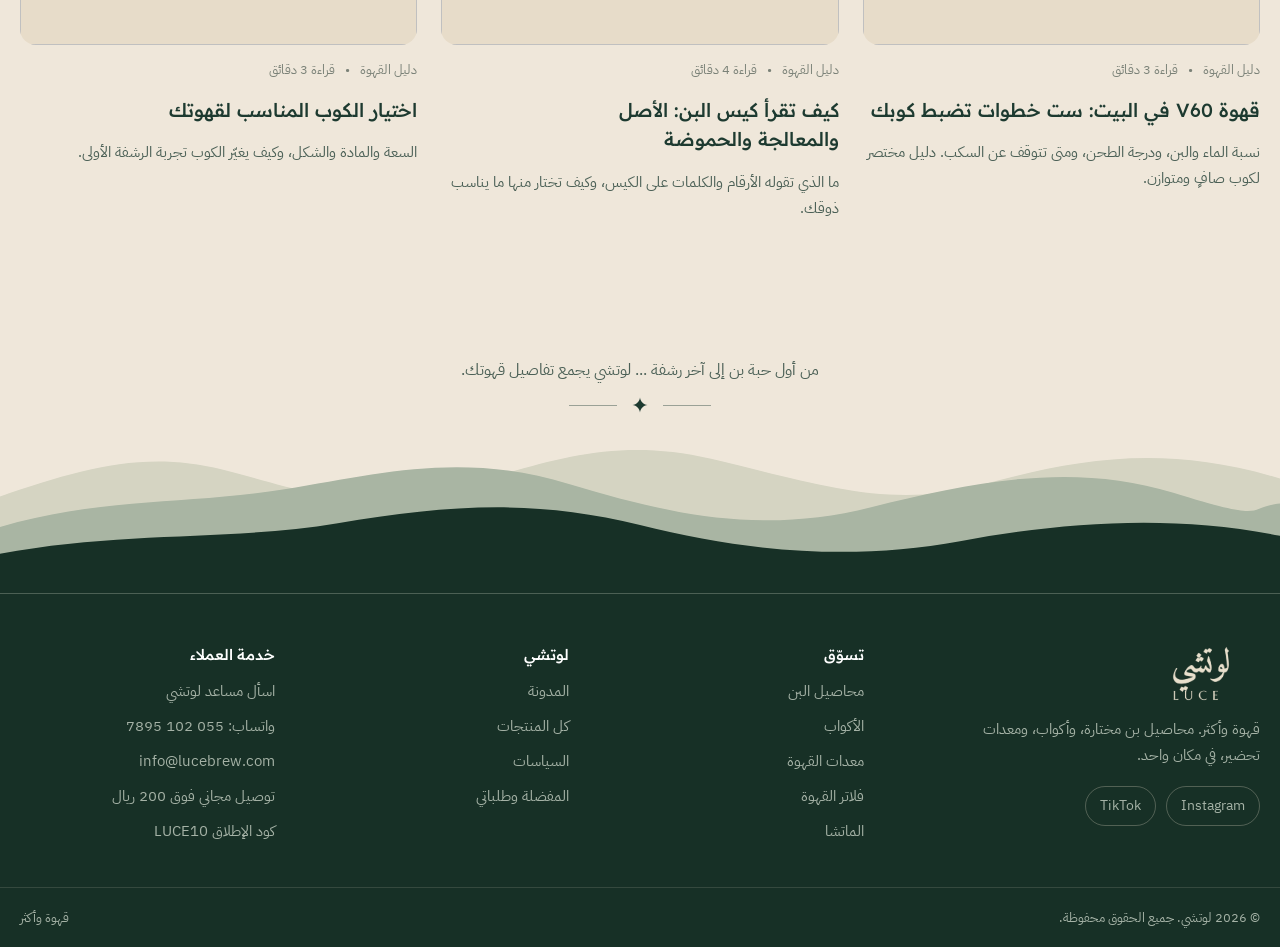
==== commit 7447c471: "Bean content from owner (Adham, Excelso, Blanco = Costa Rica), production/expiry dates editable in a" ====
--- a/index.html
+++ b/index.html
@@ -822,22 +822,22 @@
     specs: [['السعة', '210 مل'], ['المادة', 'سيراميك'], ['الكوب', '12.5 × 10 × 6 سم'], ['الصحن', '18 × 16 × 2 سم']] },
 
   { id: 'oro-blanco', cat: 'beans', name: 'بلانكو', en: 'Blanco', brand: 'Oro Coffee Roasters', roaster: 'محمصة أورو، الرياض',
-    sub: 'كراميل • سكر بني • لوز', price: 45, ph: true, origin: 'co', originName: 'كولومبيا', originEn: 'COLOMBIA',
-    img: 'oro-blanco', gallery: ['oro-blanco'], tags: ['co'],
-    short: 'بن كولومبي مغسول من محمصة أورو في الرياض، بنكهات الكراميل والسكر البني واللوز وقوام ناعم ونظيف.',
-    desc: 'بلانكو بن مختص من كولومبيا بمعالجة مغسولة، مزروع على ارتفاع 1600 إلى 2000 م ومحمّص في الرياض على يد محمصة أورو. يتميّز بنكهات الكراميل والسكر البني واللوز، وبقوام ناعم وغني ونظيف يجعله مريحًا للشرب. يناسب القهوة المقطّرة مثل V60، ويأتي في كيس 250 جم.',
-    details: ['قهوة مختصة محمّصة في الرياض', 'نكهات: كراميل، سكر بني، لوز', 'القوام: ناعم، غني، نظيف', 'مغسولة من كولومبيا، 1600–2000 م', 'كيس 250 جم'],
-    specs: [['الأصل', 'كولومبيا'], ['المعالجة', 'مغسولة'], ['الارتفاع', '1600 – 2000 م'], ['الوزن', '250 جم']],
-    card: [['المعالجة', 'مغسولة'], ['الارتفاع', '1600–2000 م'], ['الوزن', '250 جم']] },
-
-  { id: 'bk-excelso', cat: 'beans', name: 'اكسيلسو', en: 'Excelso', brand: 'Black Knight', roaster: 'بلاك نايت',
-    sub: 'حمضيات • سكر بني • لوز', price: 46, ph: true, origin: 'co', originName: 'كولومبيا', originEn: 'COLOMBIA',
-    img: 'bk-excelso', gallery: ['bk-excelso'], tags: ['co'],
-    short: 'بن كولومبي مغسول من بلاك نايت بحموضة متوسطة 4/10، ونكهات الحمضيات والسكر البني واللوز.',
-    desc: 'اكسيلسو بن كولومبي مغسول من بلاك نايت، يجمع حموضة متوسطة (4 من 10) تضيف إشراقة خفيفة مع نكهات الحمضيات والسكر البني واللوز. قوامه ناعم وغني ونظيف، وهو خيار متوازن لمن يحب قهوة مقطّرة نظيفة بلمسة حيوية. الكيس 250 جم.',
-    details: ['نكهات: حمضيات، سكر بني، لوز', 'القوام: ناعم، غني، نظيف', 'الحموضة: 4 من 10', 'مغسولة من كولومبيا', 'كيس 250 جم'],
-    specs: [['الأصل', 'كولومبيا'], ['المعالجة', 'مغسولة'], ['الحموضة', '4/10'], ['الوزن', '250 جم']],
-    card: [['المعالجة', 'مغسولة'], ['الحموضة', '4/10'], ['الوزن', '250 جم']] },
+    sub: 'مانجو • فواكه استوائية • حلاوة', price: 45, ph: true, origin: 'cr', originName: 'كوستاريكا', originEn: 'COSTA RICA',
+    img: 'oro-blanco', gallery: ['oro-blanco'], tags: ['cr'], prod: '08/09/2026', exp: '08/09/2027',
+    short: 'قهوة مختصة من كوستاريكا، تتميز بطابع فاكهي وحلاوة لطيفة، مع نكهات استوائية مميزة.',
+    desc: 'قهوة مختصة من كوستاريكا من منطقة سان خوسيه، سلالة كاتورا على ارتفاع 1700 متر، بمعالجة SuperNatural ومحمّصة في الرياض على يد محمصة أورو. إيحاءاتها المانجو والفواكه الاستوائية مع حلاوة واضحة. تجربة فاكهية مميزة لعشاق القهوة المختصة ومحبي النكهات الاستوائية.',
+    details: ['بلد المنشأ: كوستاريكا', 'المنطقة: سان خوسيه (San Jose)', 'السلالة: كاتورا (Caturra)', 'الارتفاع: 1700 متر', 'المعالجة: SuperNatural', 'الإيحاءات: المانجو، الفواكه الاستوائية، الحلاوة', 'العلامة التجارية: ORO Coffee Roasters'],
+    specs: [['الأصل', 'كوستاريكا'], ['المنطقة', 'سان خوسيه'], ['السلالة', 'كاتورا'], ['المعالجة', 'SuperNatural'], ['الارتفاع', '1700 م'], ['الوزن', '250 جم']],
+    card: [['المعالجة', 'SuperNatural'], ['الارتفاع', '1700 م'], ['الوزن', '250 جم']] },
+
+  { id: 'bk-excelso', cat: 'beans', name: 'إكسيلسو', en: 'Excelso', brand: 'Black Knight', roaster: 'بلاك نايت',
+    sub: 'كراميل • سكر بني • لوز', price: 46, ph: true, origin: 'co', originName: 'كولومبيا', originEn: 'COLOMBIA',
+    img: 'bk-excelso', gallery: ['bk-excelso'], tags: ['co'], prod: '07/10/2026', exp: '07/10/2027',
+    short: 'قهوة كولومبية مغسولة من منطقة أنتيوكيا، بإيحاءات الكراميل والسكر البني واللوز، مع حلاوة لطيفة وحموضة حمضية ناعمة.',
+    desc: 'قهوة كولومبية مختصة من منطقة أنتيوكيا، بمعالجة مغسولة، تتميز بتوازن النكهات والحلاوة والطابع الغني. محصول يجمع بين النكهات الدافئة والحلاوة المتوازنة، مع قوام ممتلئ ولمسة حمضية ناعمة.',
+    details: ['بلد المنشأ: كولومبيا', 'المنطقة: أنتيوكيا (Antioquia)', 'السلالة: كاتورا (Caturra)', 'الارتفاع: 1700 متر', 'المعالجة: مغسولة (Washed)', 'الإيحاءات: الكراميل، السكر البني، اللوز', 'الحلاوة: حلاوة ناعمة', 'الحموضة: 4.25/10', 'القوام: ممتلئ (Full Body)'],
+    specs: [['الأصل', 'كولومبيا'], ['المنطقة', 'أنتيوكيا'], ['السلالة', 'كاتورا'], ['المعالجة', 'مغسولة'], ['الارتفاع', '1700 م'], ['الحموضة', '4.25/10'], ['القوام', 'ممتلئ'], ['الوزن', '250 جم']],
+    card: [['المعالجة', 'مغسولة'], ['الحموضة', '4.25/10'], ['الوزن', '250 جم']] },
 
   { id: 'bk-silver', cat: 'beans', name: 'سيلفر', en: 'Silver', brand: 'Black Knight', roaster: 'بلاك نايت',
     sub: 'موز • كراميل • شوكولاتة', price: 40, ph: true, origin: 'sv', originName: 'السلفادور', originEn: 'EL SALVADOR',
@@ -848,14 +848,14 @@
     specs: [['الأصل', 'السلفادور'], ['المعالجة', 'هني'], ['المنطقة', 'تشالاتينانغو'], ['الصنف', 'بوربون'], ['الارتفاع', '1200 – 1800 م'], ['الحموضة', '4/10'], ['الوزن', '250 جم']],
     card: [['المعالجة', 'هني'], ['الحموضة', '4/10'], ['الوزن', '250 جم']] },
 
-  { id: 'bk-adham', cat: 'beans', name: 'أدهم', en: 'Adham', brand: 'Black Knight', roaster: 'بلاك نايت',
-    sub: 'بندق • كراميل • شوكولاتة بالحليب', price: 48, ph: true, origin: 'blend', originName: 'مزيج', originEn: 'BLEND',
-    img: 'bk-adham', gallery: ['bk-adham'], tags: ['blend'],
-    short: 'مزيج متوازن بحموضة منخفضة (3.7/10)، بنكهات البندق والكراميل وشوكولاتة الحليب.',
-    desc: 'أدهم مزيج من بلاك نايت صُمم ليكون مريحًا ومألوفًا: حموضة منخفضة (3.7 من 10) ونكهات البندق والكراميل وشوكولاتة الحليب. يناسب القهوة المقطّرة كما يناسب تحضيرها مع الحليب. كيس 250 جم.',
-    details: ['نكهات: بندق، كراميل، شوكولاتة بالحليب', 'حموضة منخفضة 3.7 من 10', 'مزيج متوازن', 'كيس 250 جم'],
-    specs: [['النوع', 'مزيج'], ['الحموضة', '3.7/10'], ['الوزن', '250 جم']],
-    card: [['النوع', 'مزيج'], ['الحموضة', '3.7/10'], ['الوزن', '250 جم']] },
+  { id: 'bk-adham', cat: 'beans', name: 'أدهم', en: 'Adham Blend', brand: 'Black Knight', roaster: 'بلاك نايت',
+    sub: 'عسل • كراميل • مكسرات', price: 48, ph: true, origin: 'blend', originName: 'مزيج', originEn: 'BLEND',
+    img: 'bk-adham', gallery: ['bk-adham'], tags: ['blend'], prod: '17/09/2026', exp: '17/09/2027',
+    short: 'مزيج أدهم من Black Knight، بنكهاته الغنية التي تجمع بين العسل والكراميل والمكسرات، مع حموضة متوازنة.',
+    desc: 'مزيج أدهم من Black Knight، مزيج قهوة بطابع غني ومتوازن، يجمع بين حلاوة العسل والكراميل ونكهات المكسرات. تجربة قهوة تجمع النكهات الحلوة والدافئة في مزيج واحد.',
+    details: ['العلامة التجارية: Black Knight', 'اسم المزيج: Adham', 'النوع: Blend (مزيج)', 'الإيحاءات: العسل، الكراميل، المكسرات', 'درجة الحموضة: 3.75/10', 'الوزن: 250 جرام'],
+    specs: [['النوع', 'مزيج'], ['الحموضة', '3.75/10'], ['الوزن', '250 جم']],
+    card: [['النوع', 'مزيج'], ['الحموضة', '3.75/10'], ['الوزن', '250 جم']] },
 
   { id: 'sout-mananasi', cat: 'beans', name: 'ماناناسي', en: 'Mananasi', brand: 'Sout Coffee Roasters', roaster: 'محمصة صوت',
     sub: 'مانجو • مشمش • باشن فروت', price: 31, ph: true, origin: 'ug', originName: 'أوغندا', originEn: 'UGANDA',
@@ -947,7 +947,7 @@
 ];
 
 const PILLS = {
-  beans: [['all', 'جميع المحاصيل'], ['co', 'كولومبيا'], ['sv', 'السلفادور'], ['ug', 'أوغندا'], ['blend', 'مزيج'], ['drip', 'أظرف مقطّرة']],
+  beans: [['all', 'جميع المحاصيل'], ['co', 'كولومبيا'], ['cr', 'كوستاريكا'], ['sv', 'السلفادور'], ['ug', 'أوغندا'], ['blend', 'مزيج'], ['drip', 'أظرف مقطّرة']],
   cups: [['all', 'الكل'], ['mug', 'أكواب'], ['saucer', 'فناجين مع صحن']],
   filters: [['all', 'الكل'], ['round', 'دائرية'], ['wave', 'ويف'], ['cone', 'مخروطية']]
 };
@@ -1021,7 +1021,7 @@
     matcha:  { label: 'Matcha',         title: 'Matcha',         text: 'Matcha for rituals and for hot or iced drinks.' }
   },
   PILLS: {
-    beans: [['all', 'All beans'], ['co', 'Colombia'], ['sv', 'El Salvador'], ['ug', 'Uganda'], ['blend', 'Blend'], ['drip', 'Drip bags']],
+    beans: [['all', 'All beans'], ['co', 'Colombia'], ['cr', 'Costa Rica'], ['sv', 'El Salvador'], ['ug', 'Uganda'], ['blend', 'Blend'], ['drip', 'Drip bags']],
     cups: [['all', 'All'], ['mug', 'Mugs'], ['saucer', 'Cups with saucer']],
     filters: [['all', 'All'], ['round', 'Round'], ['wave', 'Wave'], ['cone', 'Cone']]
   },
@@ -1043,19 +1043,19 @@
       details: ['210 ml capacity', 'Comes with a matching wavy saucer', 'Glossy glaze with a graduated blue rim', 'Suits cappuccino and flat white', 'An elegant gift idea'],
       specs: [['Capacity', '210 ml'], ['Material', 'Ceramic'], ['Cup', '12.5 × 10 × 6 cm'], ['Saucer', '18 × 16 × 2 cm']] },
 
-    'oro-blanco': { name: 'Blanco', brand: 'Oro Coffee Roasters', roaster: 'Oro Roastery, Riyadh', sub: 'Caramel • Brown sugar • Almond', originName: 'Colombia',
-      short: 'Washed Colombian coffee roasted in Riyadh by Oro, with caramel, brown sugar and almond notes and a smooth, clean body.',
-      desc: 'Blanco is a specialty Colombian coffee with a washed process, grown at 1,600 to 2,000 m and roasted in Riyadh by Oro Coffee Roasters. It shows notes of caramel, brown sugar and almond, with a smooth, rich and clean body that makes it easy to drink. A great fit for pour-over methods such as V60, in a 250 g bag.',
-      details: ['Specialty coffee roasted in Riyadh', 'Notes: caramel, brown sugar, almond', 'Body: smooth, rich, clean', 'Washed Colombian, 1,600–2,000 m', '250 g bag'],
-      specs: [['Origin', 'Colombia'], ['Process', 'Washed'], ['Altitude', '1,600 – 2,000 m'], ['Weight', '250 g']],
-      card: [['Process', 'Washed'], ['Altitude', '1,600–2,000 m'], ['Weight', '250 g']] },
-
-    'bk-excelso': { name: 'Excelso', brand: 'Black Knight', roaster: 'Black Knight', sub: 'Citrus • Brown sugar • Almond', originName: 'Colombia',
-      short: 'Washed Colombian coffee from Black Knight with medium acidity (4/10) and notes of citrus, brown sugar and almond.',
-      desc: 'Excelso is a washed Colombian coffee from Black Knight. Its medium acidity (4 out of 10) adds a gentle brightness to notes of citrus, brown sugar and almond. The body is smooth, rich and clean, a balanced choice for anyone who likes a clean pour-over with a lively touch. 250 g bag.',
-      details: ['Notes: citrus, brown sugar, almond', 'Body: smooth, rich, clean', 'Acidity: 4 out of 10', 'Washed Colombian', '250 g bag'],
-      specs: [['Origin', 'Colombia'], ['Process', 'Washed'], ['Acidity', '4/10'], ['Weight', '250 g']],
-      card: [['Process', 'Washed'], ['Acidity', '4/10'], ['Weight', '250 g']] },
+    'oro-blanco': { name: 'Blanco', brand: 'Oro Coffee Roasters', roaster: 'Oro Roastery, Riyadh', sub: 'Mango • Tropical fruit • Sweetness', originName: 'Costa Rica',
+      short: 'Specialty coffee from Costa Rica with a fruity character, gentle sweetness and distinctive tropical notes.',
+      desc: 'Specialty coffee from San Jose, Costa Rica: Caturra grown at 1,700 m with a SuperNatural process, roasted in Riyadh by Oro Coffee Roasters. Notes of mango and tropical fruit with a clear sweetness. A standout fruity cup for specialty coffee and tropical-flavour lovers.',
+      details: ['Origin: Costa Rica', 'Region: San Jose', 'Variety: Caturra', 'Altitude: 1,700 m', 'Process: SuperNatural', 'Notes: mango, tropical fruit, sweetness', 'Brand: ORO Coffee Roasters'],
+      specs: [['Origin', 'Costa Rica'], ['Region', 'San Jose'], ['Variety', 'Caturra'], ['Process', 'SuperNatural'], ['Altitude', '1,700 m'], ['Weight', '250 g']],
+      card: [['Process', 'SuperNatural'], ['Altitude', '1,700 m'], ['Weight', '250 g']] },
+
+    'bk-excelso': { name: 'Excelso', brand: 'Black Knight', roaster: 'Black Knight', sub: 'Caramel • Brown sugar • Almond', originName: 'Colombia',
+      short: 'Washed Colombian coffee from Antioquia with notes of caramel, brown sugar and almond, gentle sweetness and soft citric acidity.',
+      desc: 'Specialty Colombian coffee from Antioquia with a washed process, balanced in flavour and sweetness with a rich character. Warm notes, even sweetness, a full body and a soft citric touch.',
+      details: ['Origin: Colombia', 'Region: Antioquia', 'Variety: Caturra', 'Altitude: 1,700 m', 'Process: Washed', 'Notes: caramel, brown sugar, almond', 'Sweetness: soft', 'Acidity: 4.25/10', 'Body: full'],
+      specs: [['Origin', 'Colombia'], ['Region', 'Antioquia'], ['Variety', 'Caturra'], ['Process', 'Washed'], ['Altitude', '1,700 m'], ['Acidity', '4.25/10'], ['Body', 'Full'], ['Weight', '250 g']],
+      card: [['Process', 'Washed'], ['Acidity', '4.25/10'], ['Weight', '250 g']] },
 
     'bk-silver': { name: 'Silver', brand: 'Black Knight', roaster: 'Black Knight', sub: 'Banana • Caramel • Chocolate', originName: 'El Salvador',
       short: 'Honey-processed Salvadoran coffee with a full body and notes of banana, caramel and chocolate.',
@@ -1064,12 +1064,12 @@
       specs: [['Origin', 'El Salvador'], ['Process', 'Honey'], ['Region', 'Chalatenango'], ['Variety', 'Bourbon'], ['Altitude', '1,200 – 1,800 m'], ['Acidity', '4/10'], ['Weight', '250 g']],
       card: [['Process', 'Honey'], ['Acidity', '4/10'], ['Weight', '250 g']] },
 
-    'bk-adham': { name: 'Adham', brand: 'Black Knight', roaster: 'Black Knight', sub: 'Hazelnut • Caramel • Milk chocolate', originName: 'Blend',
-      short: 'A balanced blend with low acidity (3.7/10) and notes of hazelnut, caramel and milk chocolate.',
-      desc: 'Adham is a Black Knight blend made to be comfortable and familiar: low acidity (3.7 out of 10) with notes of hazelnut, caramel and milk chocolate. It works as a pour-over and just as well with milk. 250 g bag.',
-      details: ['Notes: hazelnut, caramel, milk chocolate', 'Low acidity, 3.7 out of 10', 'A balanced blend', '250 g bag'],
-      specs: [['Type', 'Blend'], ['Acidity', '3.7/10'], ['Weight', '250 g']],
-      card: [['Type', 'Blend'], ['Acidity', '3.7/10'], ['Weight', '250 g']] },
+    'bk-adham': { name: 'Adham Blend', brand: 'Black Knight', roaster: 'Black Knight', sub: 'Honey • Caramel • Nuts', originName: 'Blend',
+      short: 'Adham Blend from Black Knight: rich notes of honey, caramel and nuts with balanced acidity.',
+      desc: 'Adham Blend from Black Knight is a rich, balanced coffee blend bringing together the sweetness of honey and caramel with nutty notes. Sweet, warm flavours in one blend.',
+      details: ['Brand: Black Knight', 'Blend: Adham', 'Type: Blend', 'Notes: honey, caramel, nuts', 'Acidity: 3.75/10', 'Weight: 250 g'],
+      specs: [['Type', 'Blend'], ['Acidity', '3.75/10'], ['Weight', '250 g']],
+      card: [['Type', 'Blend'], ['Acidity', '3.75/10'], ['Weight', '250 g']] },
 
     'sout-mananasi': { name: 'Mananasi', brand: 'Sout Coffee Roasters', roaster: 'Sout Coffee Roasters', sub: 'Mango • Apricot • Passion fruit', originName: 'Uganda',
       short: 'Natural-process Ugandan coffee grown at 2,200 m, with mango, apricot and passion fruit and a dark chocolate finish.',
@@ -1613,6 +1613,7 @@
   co: '<svg viewBox="0 0 30 30" preserveAspectRatio="none"><rect width="30" height="15" fill="#F2C318"/><rect y="15" width="30" height="7.5" fill="#1F3F99"/><rect y="22.5" width="30" height="7.5" fill="#C42030"/></svg>',
   sv: '<svg viewBox="0 0 30 30" preserveAspectRatio="none"><rect width="30" height="30" fill="#fff"/><rect width="30" height="10" fill="#1F4FA3"/><rect y="20" width="30" height="10" fill="#1F4FA3"/><circle cx="15" cy="15" r="3" fill="#2F7D4F"/></svg>',
   ug: '<svg viewBox="0 0 30 30" preserveAspectRatio="none"><rect width="30" height="5" fill="#111"/><rect y="5" width="30" height="5" fill="#F2C318"/><rect y="10" width="30" height="5" fill="#C42030"/><rect y="15" width="30" height="5" fill="#111"/><rect y="20" width="30" height="5" fill="#F2C318"/><rect y="25" width="30" height="5" fill="#C42030"/><circle cx="15" cy="15" r="5.2" fill="#fff"/><circle cx="15" cy="15" r="2.4" fill="#444"/></svg>',
+  cr: '<svg viewBox="0 0 30 30" preserveAspectRatio="none"><rect width="30" height="30" fill="#fff"/><rect width="30" height="5" fill="#002B7F"/><rect y="25" width="30" height="5" fill="#002B7F"/><rect y="10" width="30" height="10" fill="#CE1126"/></svg>',
   blend: '<svg viewBox="0 0 30 30"><circle cx="12" cy="15" r="6.5" fill="none" stroke="currentColor" stroke-width="1.5"/><circle cx="18" cy="15" r="6.5" fill="none" stroke="currentColor" stroke-width="1.5"/></svg>'
 };
 
@@ -1656,7 +1657,7 @@
   });
   AR0.P.forEach(p => {
     const o = d.items[p.id]; if (!o) return;
-    p.price = o.price; p.old = o.old; p.stock = o.stock; p.hidden = !!o.hidden; p.st = o.st || ''; p.vs = o.vs && typeof o.vs === 'object' ? o.vs : null; p.bg = /^#[0-9a-f]{6}$/i.test(o.bg || '') ? o.bg : '';
+    p.price = o.price; p.old = o.old; p.stock = o.stock; if (typeof o.pd === 'string') p.prod = o.pd; if (typeof o.ex === 'string') p.exp = o.ex; p.hidden = !!o.hidden; p.st = o.st || ''; p.vs = o.vs && typeof o.vs === 'object' ? o.vs : null; p.bg = /^#[0-9a-f]{6}$/i.test(o.bg || '') ? o.bg : '';
     if (Array.isArray(o.imgs) && o.imgs.length && o.imgs.every(u => typeof u === 'string' && /^(https:\/\/\S+|\/uploads\/[A-Za-z0-9._-]+|[A-Za-z0-9_-]{1,60})$/.test(u))) { p.img = o.imgs[0]; p.gallery = o.imgs.slice(); }
     if (o.t && typeof o.t === 'object') { ['name', 'en', 'brand', 'cat', 'sub', 'short', 'desc'].forEach(k => { if (typeof o.t[k] === 'string' && (k !== 'cat' || AR0.CATS[o.t[k]])) p[k] = o.t[k]; }); HAY[p.id] = [p.name, p.brand, p.sub, p.desc].filter(Boolean).join(' '); if (o.t.en && EN.P[p.id]) EN.P[p.id].name = o.t.en; }
   });
@@ -2086,7 +2087,7 @@
         <div class="acc">
           <details open><summary>عن المنتج ${ico('chev', 18)}</summary><div class="in"><p class="about">${esc(p.desc)}</p></div></details>
           <details open><summary>تفاصيل المنتج ${ico('chev', 18)}</summary><div class="in"><ul class="article" style="max-width:none">${(p.details || []).map(d => `<li style="font-size:15px;line-height:1.9;color:var(--ink-2)">${esc(d)}</li>`).join('')}</ul></div></details>
-          <details><summary>المواصفات ${ico('chev', 18)}</summary><div class="in"><table class="tbl"><tbody>${p.specs.map(([a, b]) => `<tr><th scope="row">${esc(a)}</th><td>${esc(b)}</td></tr>`).join('')}</tbody></table></div></details>
+          <details><summary>المواصفات ${ico('chev', 18)}</summary><div class="in"><table class="tbl"><tbody>${p.specs.concat(p.prod ? [[isEn() ? 'Production date' : 'تاريخ الإنتاج', p.prod]] : [], p.exp ? [[isEn() ? 'Expiry date' : 'تاريخ الانتهاء', p.exp]] : []).map(([a, b]) => `<tr><th scope="row">${esc(a)}</th><td>${esc(b)}</td></tr>`).join('')}</tbody></table></div></details>
           <details><summary>التوصيل والكود ${ico('chev', 18)}</summary><div class="in">التوصيل مجاني للطلبات التي تتجاوز ${CONFIG.freeFrom} ريال، وتُحدد رسوم الطلبات الأقل عند تأكيد الطلب. أدخل الكود ${CONFIG.code} في السلة للحصول على خصم ${CONFIG.pct}%.</div></details>
         </div>
       </div>
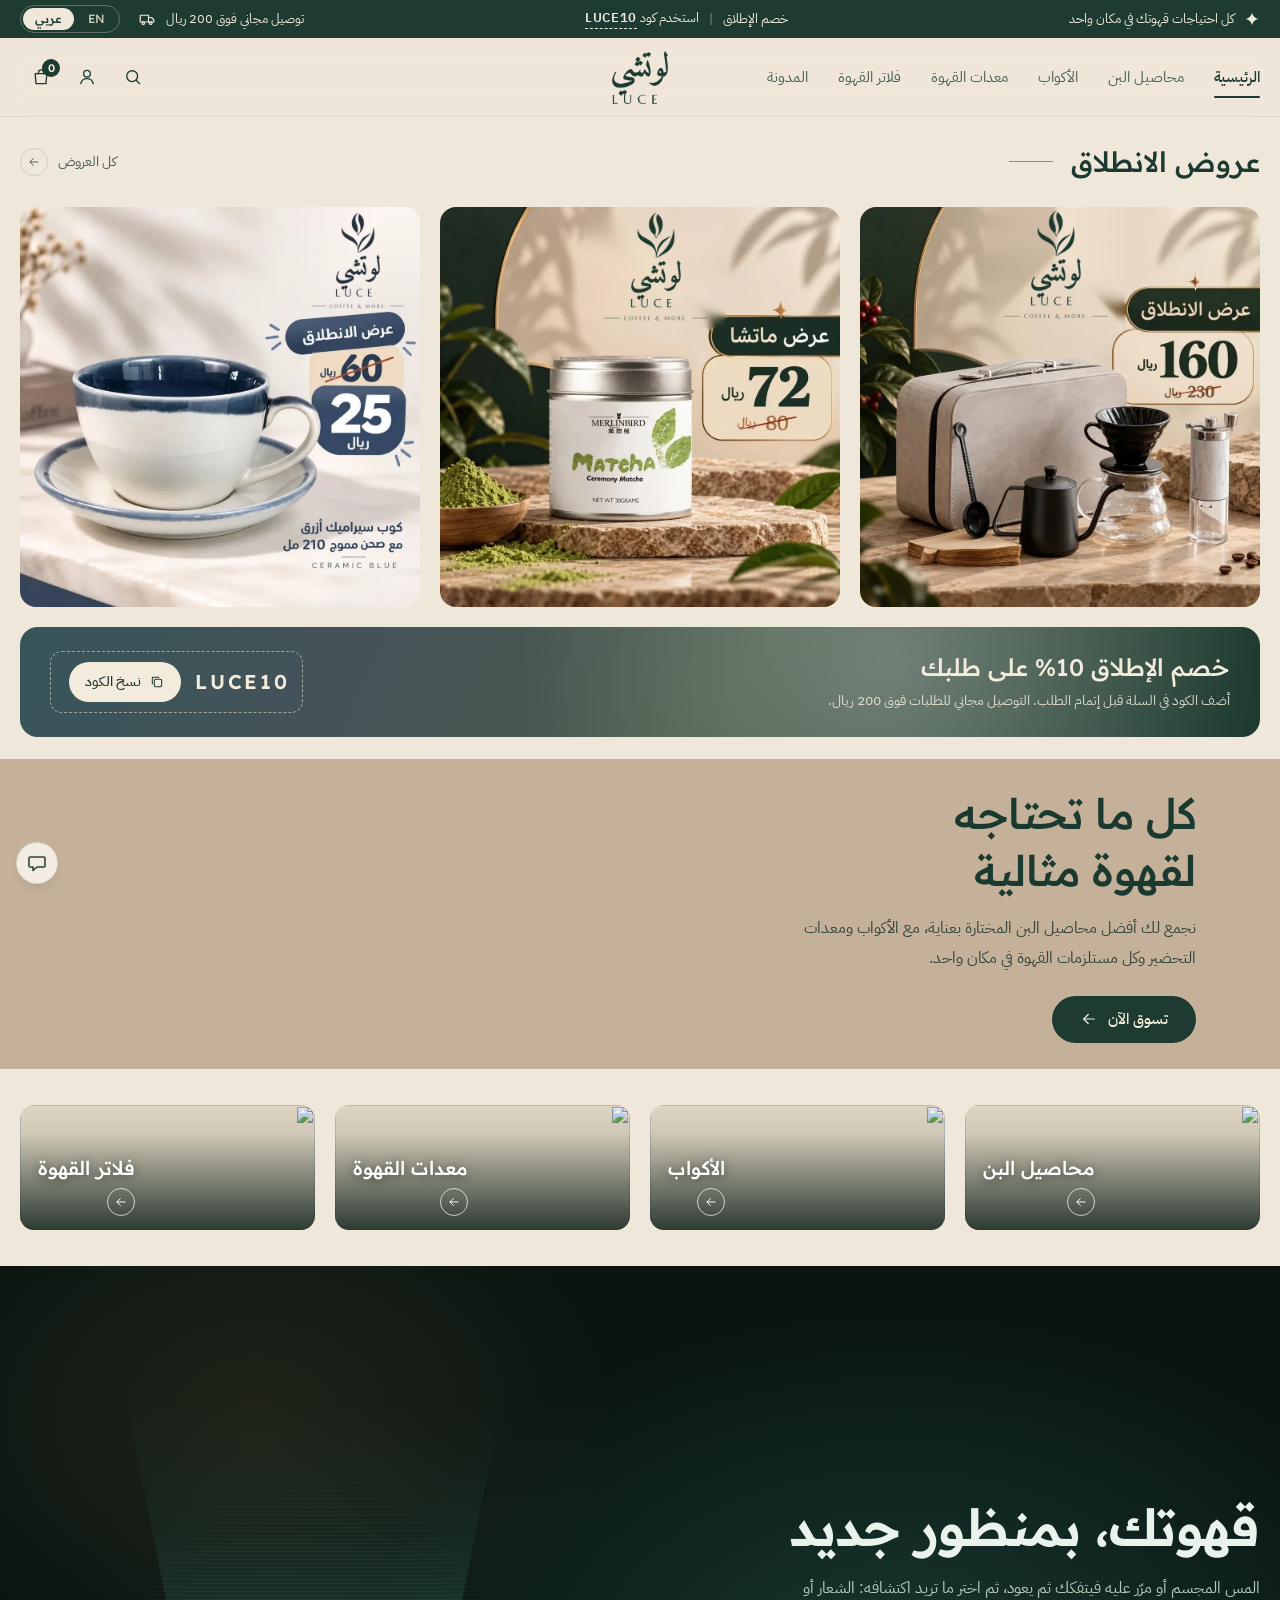
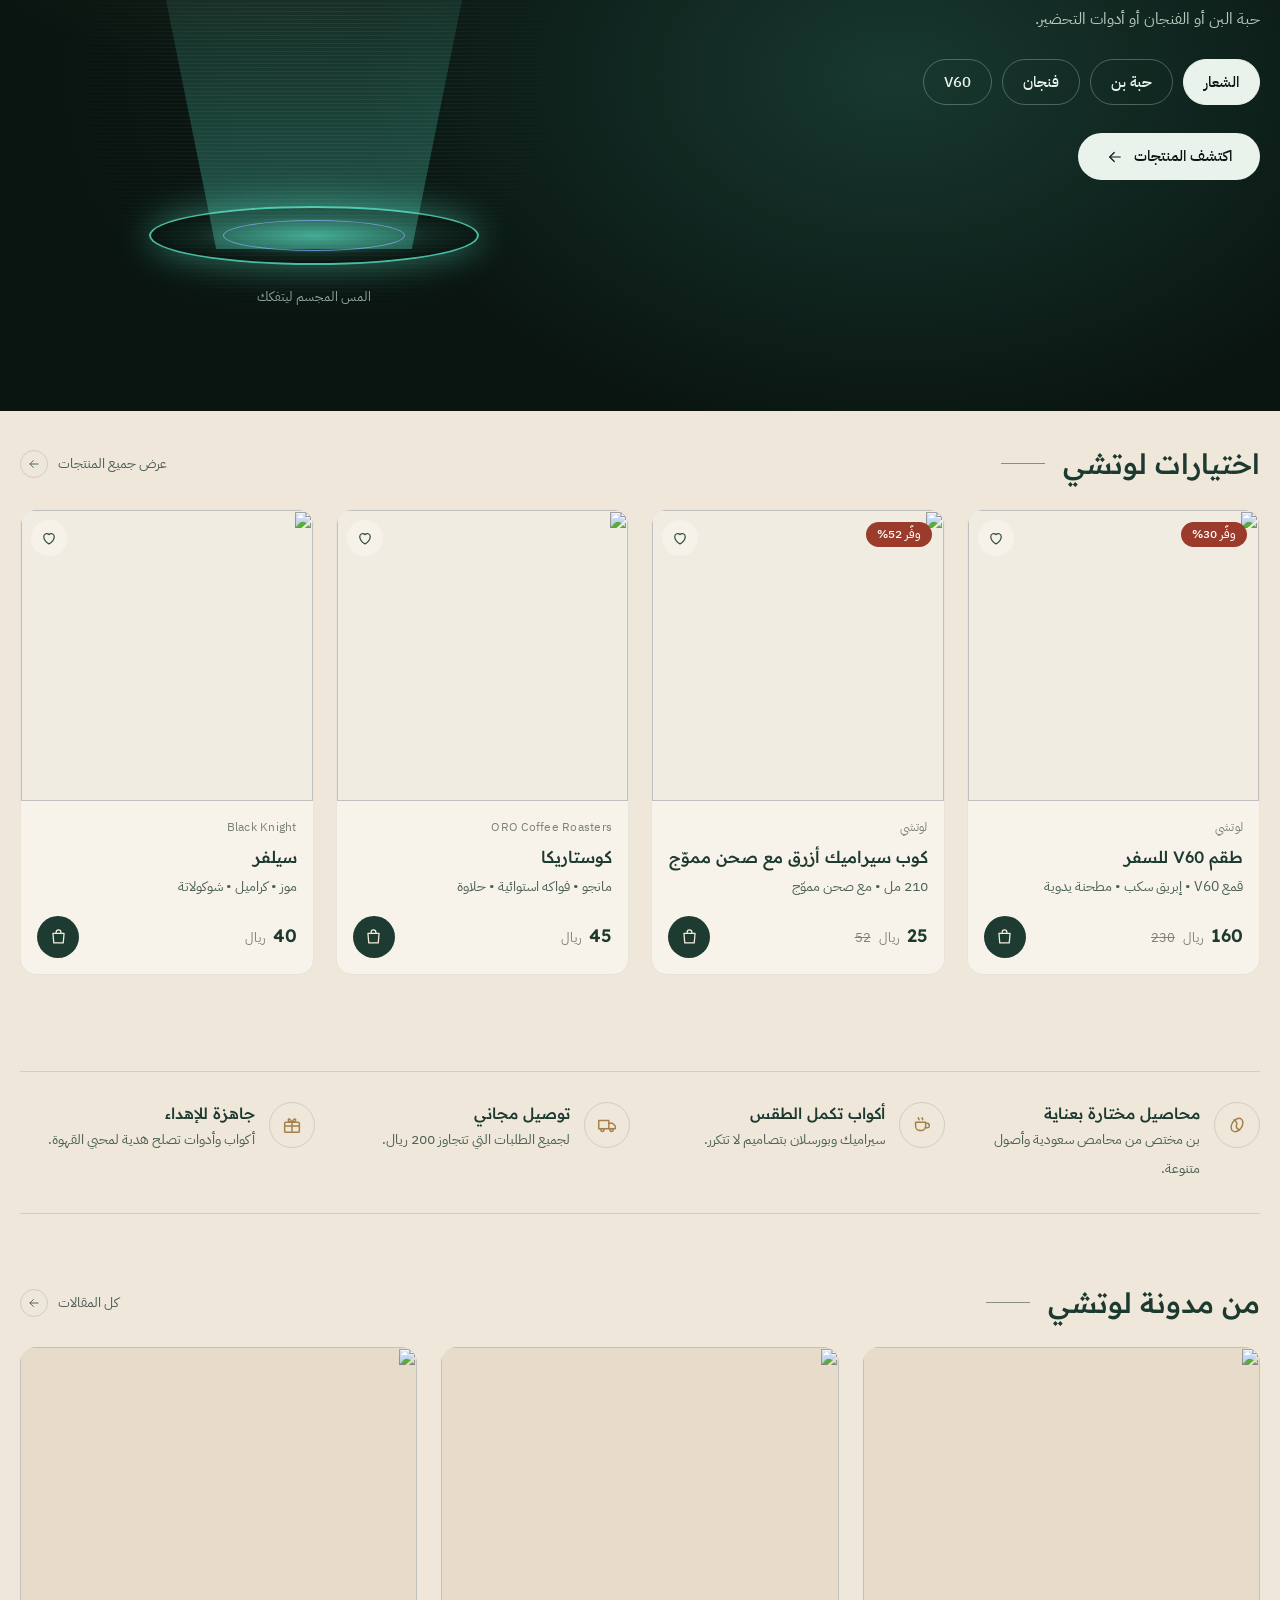
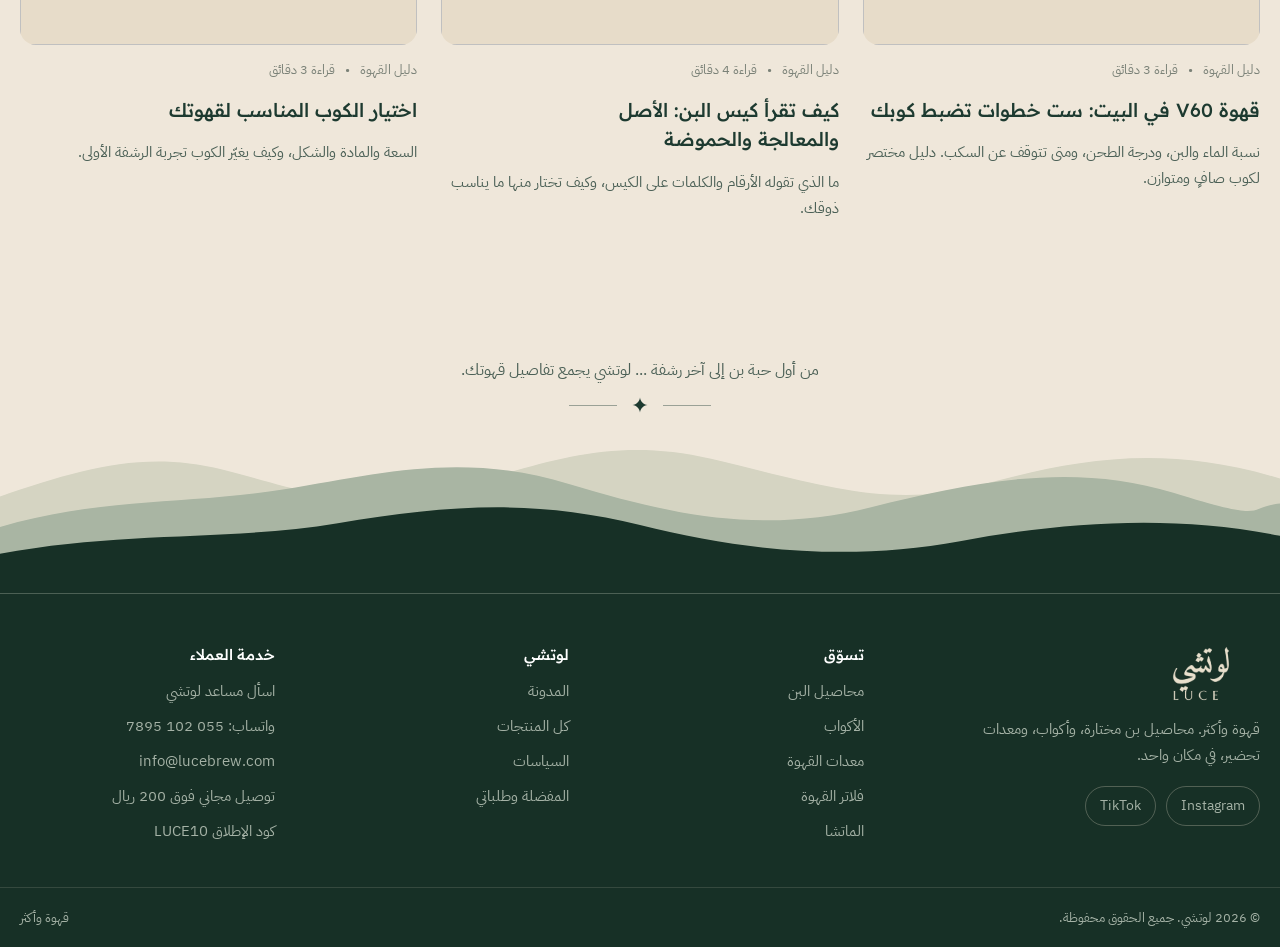
==== commit e152a712: "Product names from owner: Costa Rica (ORO), Adham Blend; fix mentions Co-Authored-By: Claude Opus 5." ====
--- a/index.html
+++ b/index.html
@@ -821,7 +821,7 @@
     details: ['سعة 210 مل', 'يأتي مع صحن مموّج مطابق', 'تزجيج لامع بحافة زرقاء متدرّجة', 'مناسب للكابتشينو والفلات وايت', 'خيار أنيق للإهداء'],
     specs: [['السعة', '210 مل'], ['المادة', 'سيراميك'], ['الكوب', '12.5 × 10 × 6 سم'], ['الصحن', '18 × 16 × 2 سم']] },
 
-  { id: 'oro-blanco', cat: 'beans', name: 'بلانكو', en: 'Blanco', brand: 'Oro Coffee Roasters', roaster: 'محمصة أورو، الرياض',
+  { id: 'oro-blanco', cat: 'beans', name: 'كوستاريكا', en: 'Costa Rica', brand: 'ORO Coffee Roasters', roaster: 'محمصة أورو، الرياض',
     sub: 'مانجو • فواكه استوائية • حلاوة', price: 45, ph: true, origin: 'cr', originName: 'كوستاريكا', originEn: 'COSTA RICA',
     img: 'oro-blanco', gallery: ['oro-blanco'], tags: ['cr'], prod: '08/09/2026', exp: '08/09/2027',
     short: 'قهوة مختصة من كوستاريكا، تتميز بطابع فاكهي وحلاوة لطيفة، مع نكهات استوائية مميزة.',
@@ -848,7 +848,7 @@
     specs: [['الأصل', 'السلفادور'], ['المعالجة', 'هني'], ['المنطقة', 'تشالاتينانغو'], ['الصنف', 'بوربون'], ['الارتفاع', '1200 – 1800 م'], ['الحموضة', '4/10'], ['الوزن', '250 جم']],
     card: [['المعالجة', 'هني'], ['الحموضة', '4/10'], ['الوزن', '250 جم']] },
 
-  { id: 'bk-adham', cat: 'beans', name: 'أدهم', en: 'Adham Blend', brand: 'Black Knight', roaster: 'بلاك نايت',
+  { id: 'bk-adham', cat: 'beans', name: 'مزيج أدهم', en: 'Adham Blend', brand: 'Black Knight', roaster: 'بلاك نايت',
     sub: 'عسل • كراميل • مكسرات', price: 48, ph: true, origin: 'blend', originName: 'مزيج', originEn: 'BLEND',
     img: 'bk-adham', gallery: ['bk-adham'], tags: ['blend'], prod: '17/09/2026', exp: '17/09/2027',
     short: 'مزيج أدهم من Black Knight، بنكهاته الغنية التي تجمع بين العسل والكراميل والمكسرات، مع حموضة متوازنة.',
@@ -986,7 +986,7 @@
       { p: 'البلد والمنطقة (مثل السلفادور، تشالاتينانغو) يحددان المناخ والتربة وبالتالي طابع النكهة. وغالبًا كلما ارتفعت المزرعة، نضجت الثمرة ببطء وتركّزت حموضتها وحلاوتها. تجد الارتفاع مكتوبًا بالأمتار، مثل 1600 إلى 2000 م.' },
       { h: 'المعالجة' },
       { ul: [
-        '<b>مغسولة (Washed):</b> كوب نظيف وحموضة واضحة، مثل كولومبيا اكسيلسو وبلانكو.',
+        '<b>مغسولة (Washed):</b> كوب نظيف وحموضة واضحة، مثل إكسيلسو من كولومبيا.',
         '<b>هني (Honey):</b> يُترك جزء من لب الثمرة أثناء التجفيف فتزيد الحلاوة والجسم، مثل سيلفر من السلفادور.',
         '<b>مجففة (Natural):</b> تُجفف الثمرة كاملة فتظهر نكهات فاكهية عالية كالمانجو والمشمش، مثل ماناناسي من أوغندا.'
       ] },
@@ -1043,7 +1043,7 @@
       details: ['210 ml capacity', 'Comes with a matching wavy saucer', 'Glossy glaze with a graduated blue rim', 'Suits cappuccino and flat white', 'An elegant gift idea'],
       specs: [['Capacity', '210 ml'], ['Material', 'Ceramic'], ['Cup', '12.5 × 10 × 6 cm'], ['Saucer', '18 × 16 × 2 cm']] },
 
-    'oro-blanco': { name: 'Blanco', brand: 'Oro Coffee Roasters', roaster: 'Oro Roastery, Riyadh', sub: 'Mango • Tropical fruit • Sweetness', originName: 'Costa Rica',
+    'oro-blanco': { name: 'Costa Rica', brand: 'ORO Coffee Roasters', roaster: 'Oro Roastery, Riyadh', sub: 'Mango • Tropical fruit • Sweetness', originName: 'Costa Rica',
       short: 'Specialty coffee from Costa Rica with a fruity character, gentle sweetness and distinctive tropical notes.',
       desc: 'Specialty coffee from San Jose, Costa Rica: Caturra grown at 1,700 m with a SuperNatural process, roasted in Riyadh by Oro Coffee Roasters. Notes of mango and tropical fruit with a clear sweetness. A standout fruity cup for specialty coffee and tropical-flavour lovers.',
       details: ['Origin: Costa Rica', 'Region: San Jose', 'Variety: Caturra', 'Altitude: 1,700 m', 'Process: SuperNatural', 'Notes: mango, tropical fruit, sweetness', 'Brand: ORO Coffee Roasters'],
@@ -1157,7 +1157,7 @@
         { p: 'The country and region (such as El Salvador, Chalatenango) shape the climate and soil, and therefore the character of the flavour. Generally, the higher the farm, the more slowly the cherry ripens and the more concentrated its acidity and sweetness. Altitude is printed in metres, such as 1,600 to 2,000 m.' },
         { h: 'Process' },
         { ul: [
-          '<b>Washed:</b> a clean cup with clear acidity, like Colombia Excelso and Blanco.',
+          '<b>Washed:</b> a clean cup with clear acidity, like Excelso from Colombia.',
           '<b>Honey:</b> part of the cherry pulp is left on during drying, adding sweetness and body, like Silver from El Salvador.',
           '<b>Natural:</b> the whole cherry is dried, bringing out high fruity notes such as mango and apricot, like Mananasi from Uganda.'
         ] },
@@ -2532,13 +2532,13 @@
 const QA = [
   { q: 'كيف أستخدم كود الخصم؟', a: () => `أضف منتجاتك إلى السلة، ثم اكتب الكود <b dir="ltr">${CONFIG.code}</b> في خانة كود الخصم لتحصل على خصم ${CONFIG.pct}%.` },
   { q: 'متى يكون التوصيل مجانيًا؟', a: () => `التوصيل مجاني لأي طلب تتجاوز قيمته ${CONFIG.freeFrom} ريال. تظهر لك في السلة كم يتبقى لتصل إليه.` },
-  { q: 'أي بن يناسب V60؟', a: () => 'القهوة المقطّرة تُظهر النكهات النظيفة، فجرّب <a href="#p-oro-blanco" data-nav>بلانكو</a> أو <a href="#p-bk-excelso" data-nav>اكسيلسو</a> من كولومبيا. وللتحضير خطوة بخطوة اقرأ <a href="#post-v60-guide" data-nav>دليل V60</a>.' },
+  { q: 'أي بن يناسب V60؟', a: () => 'القهوة المقطّرة تُظهر النكهات النظيفة، فجرّب <a href="#p-oro-blanco" data-nav>كوستاريكا</a> من أورو أو <a href="#p-bk-excelso" data-nav>إكسيلسو</a> من كولومبيا. وللتحضير خطوة بخطوة اقرأ <a href="#post-v60-guide" data-nav>دليل V60</a>.' },
   { q: 'أبحث عن هدية', a: () => 'الأكواب خيار رائع: <a href="#p-mug-arabic" data-nav>الكوب بالعبارة العربية</a> و<a href="#p-volcanic" data-nav>الكوب البركاني</a>، وللمسافرين <a href="#p-v60-set" data-nav>طقم V60</a>.' }
 ];
 const QA_EN = [
   { q: 'How do I use the discount code?', a: () => `Add your items to the cart, then type the code <b dir="ltr">${CONFIG.code}</b> in the discount code field to get ${CONFIG.pct}% off.` },
   { q: 'When is delivery free?', a: () => `Delivery is free on any order over ${CONFIG.freeFrom} SAR. Your cart shows how much is left to reach it.` },
-  { q: 'Which beans suit V60?', a: () => 'Pour-over shows off clean flavours, so try <a href="#p-oro-blanco" data-nav>Blanco</a> or <a href="#p-bk-excelso" data-nav>Excelso</a> from Colombia. For a step-by-step guide, read the <a href="#post-v60-guide" data-nav>V60 guide</a>.' },
+  { q: 'Which beans suit V60?', a: () => 'Pour-over shows off clean flavours, so try <a href="#p-oro-blanco" data-nav>Costa Rica</a> from Oro or <a href="#p-bk-excelso" data-nav>Excelso</a> from Colombia. For a step-by-step guide, read the <a href="#post-v60-guide" data-nav>V60 guide</a>.' },
   { q: 'I am looking for a gift', a: () => 'Cups make a great gift: the <a href="#p-mug-arabic" data-nav>Arabic verse mug</a> and the <a href="#p-volcanic" data-nav>Volcanic cup</a>, and for travellers the <a href="#p-v60-set" data-nav>V60 travel set</a>.' }
 ];
 const qa = () => (isEn() ? QA_EN : QA);
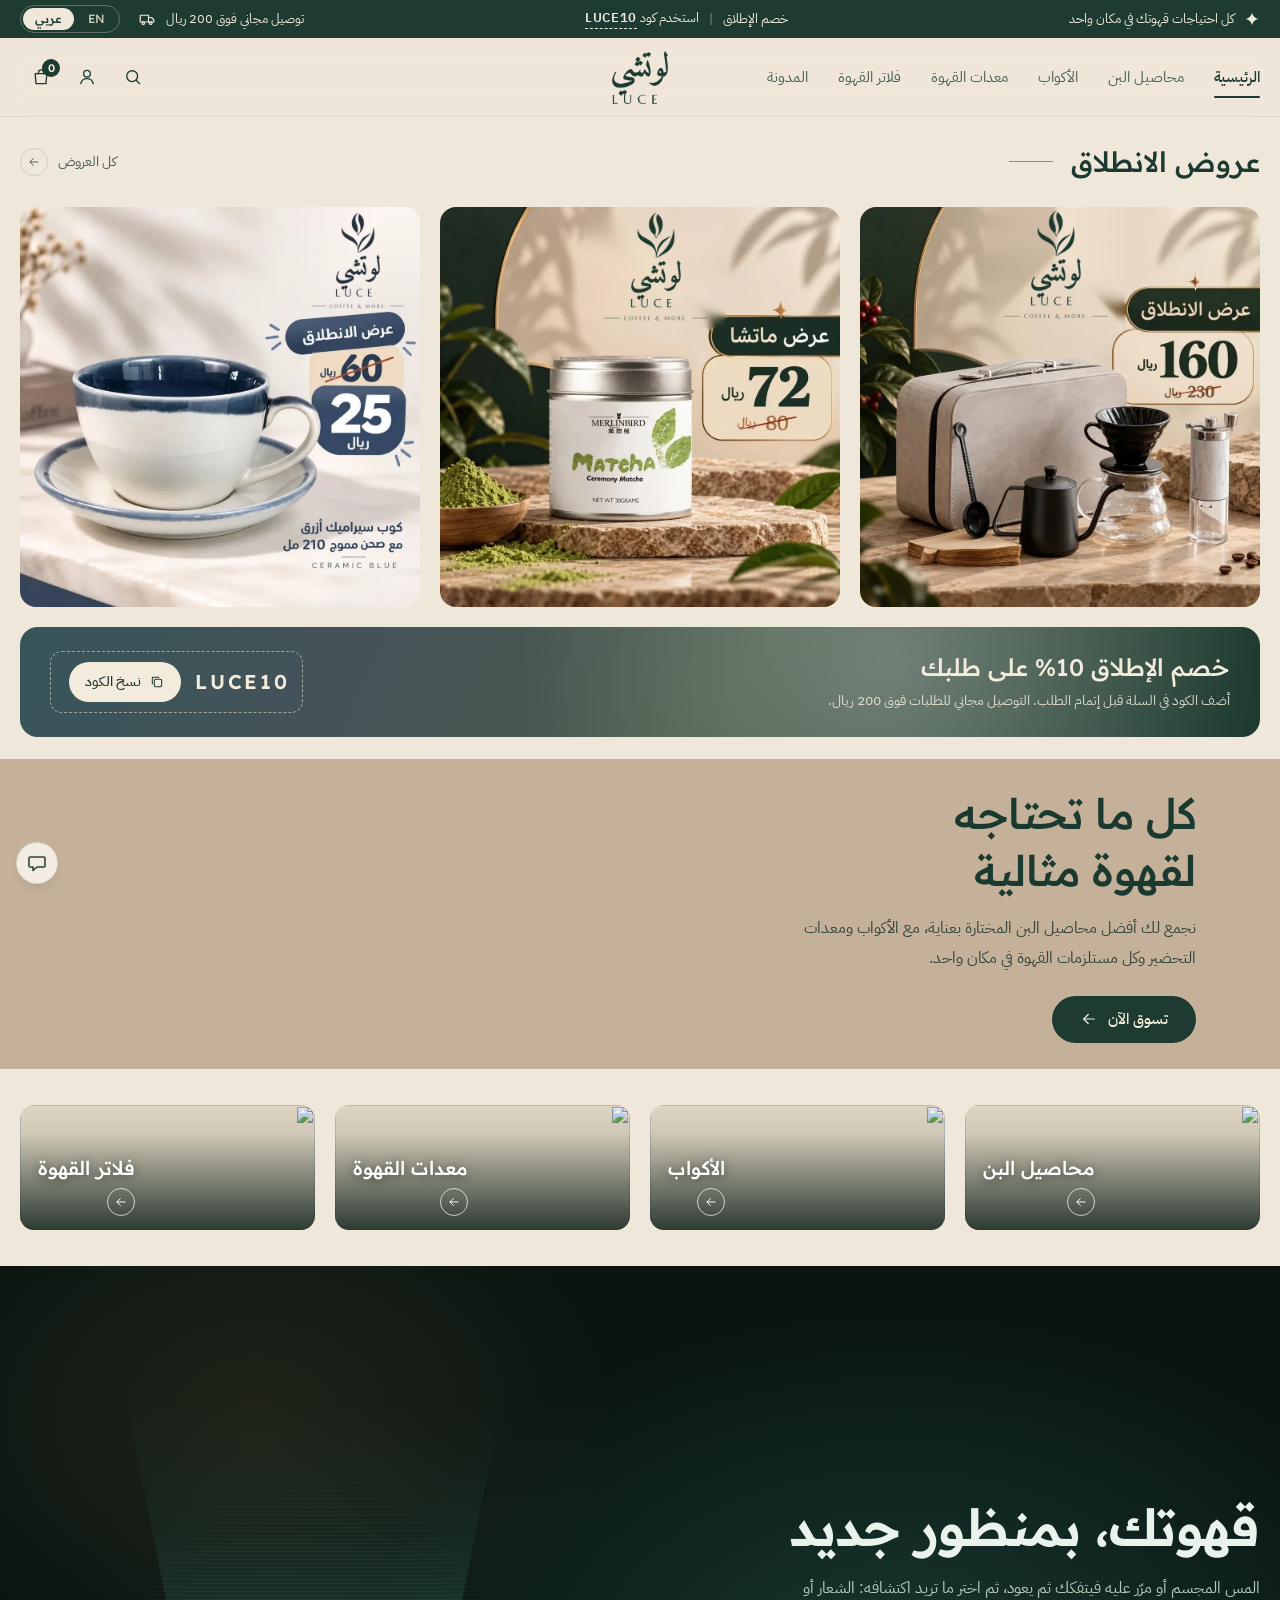
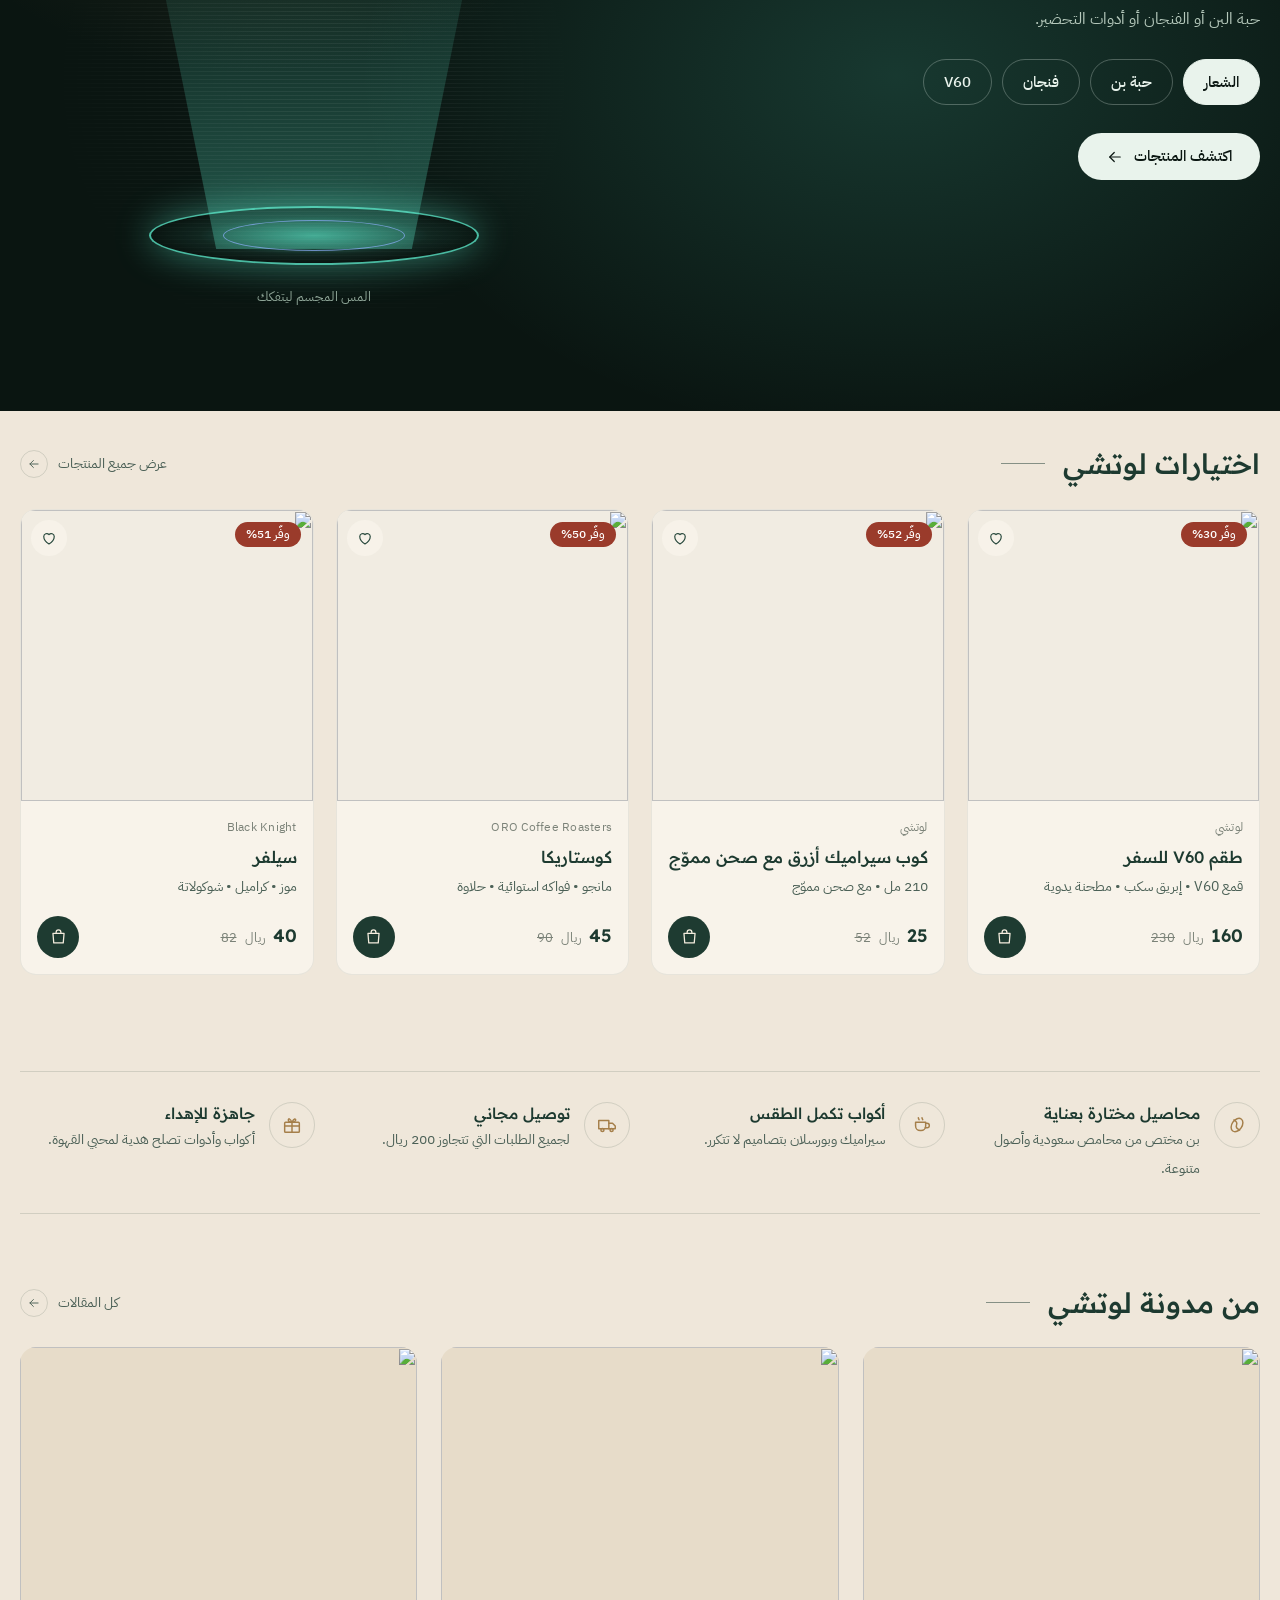
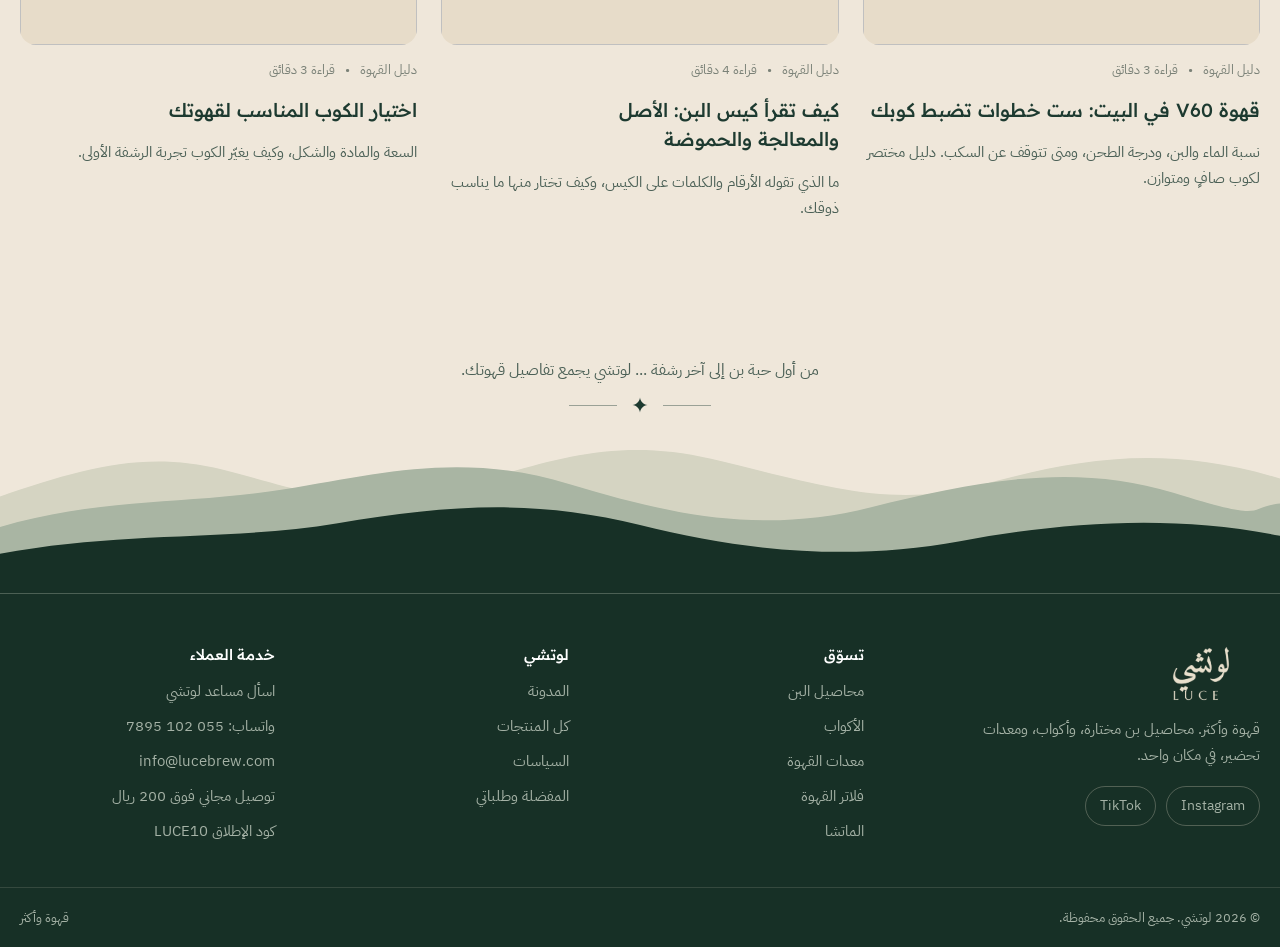
==== commit 21889a22: "Show original prices struck through with savings % (owner request): one-time DB update + storefront " ====
--- a/index.html
+++ b/index.html
@@ -822,7 +822,7 @@
     specs: [['السعة', '210 مل'], ['المادة', 'سيراميك'], ['الكوب', '12.5 × 10 × 6 سم'], ['الصحن', '18 × 16 × 2 سم']] },
 
   { id: 'oro-blanco', cat: 'beans', name: 'كوستاريكا', en: 'Costa Rica', brand: 'ORO Coffee Roasters', roaster: 'محمصة أورو، الرياض',
-    sub: 'مانجو • فواكه استوائية • حلاوة', price: 45, ph: true, origin: 'cr', originName: 'كوستاريكا', originEn: 'COSTA RICA',
+    sub: 'مانجو • فواكه استوائية • حلاوة', price: 45, old: 90, ph: true, origin: 'cr', originName: 'كوستاريكا', originEn: 'COSTA RICA',
     img: 'oro-blanco', gallery: ['oro-blanco'], tags: ['cr'], prod: '08/09/2026', exp: '08/09/2027',
     short: 'قهوة مختصة من كوستاريكا، تتميز بطابع فاكهي وحلاوة لطيفة، مع نكهات استوائية مميزة.',
     desc: 'قهوة مختصة من كوستاريكا من منطقة سان خوسيه، سلالة كاتورا على ارتفاع 1700 متر، بمعالجة SuperNatural ومحمّصة في الرياض على يد محمصة أورو. إيحاءاتها المانجو والفواكه الاستوائية مع حلاوة واضحة. تجربة فاكهية مميزة لعشاق القهوة المختصة ومحبي النكهات الاستوائية.',
@@ -831,7 +831,7 @@
     card: [['المعالجة', 'SuperNatural'], ['الارتفاع', '1700 م'], ['الوزن', '250 جم']] },
 
   { id: 'bk-excelso', cat: 'beans', name: 'إكسيلسو', en: 'Excelso', brand: 'Black Knight', roaster: 'بلاك نايت',
-    sub: 'كراميل • سكر بني • لوز', price: 46, ph: true, origin: 'co', originName: 'كولومبيا', originEn: 'COLOMBIA',
+    sub: 'كراميل • سكر بني • لوز', price: 46, old: 78, ph: true, origin: 'co', originName: 'كولومبيا', originEn: 'COLOMBIA',
     img: 'bk-excelso', gallery: ['bk-excelso'], tags: ['co'], prod: '07/10/2026', exp: '07/10/2027',
     short: 'قهوة كولومبية مغسولة من منطقة أنتيوكيا، بإيحاءات الكراميل والسكر البني واللوز، مع حلاوة لطيفة وحموضة حمضية ناعمة.',
     desc: 'قهوة كولومبية مختصة من منطقة أنتيوكيا، بمعالجة مغسولة، تتميز بتوازن النكهات والحلاوة والطابع الغني. محصول يجمع بين النكهات الدافئة والحلاوة المتوازنة، مع قوام ممتلئ ولمسة حمضية ناعمة.',
@@ -840,7 +840,7 @@
     card: [['المعالجة', 'مغسولة'], ['الحموضة', '4.25/10'], ['الوزن', '250 جم']] },
 
   { id: 'bk-silver', cat: 'beans', name: 'سيلفر', en: 'Silver', brand: 'Black Knight', roaster: 'بلاك نايت',
-    sub: 'موز • كراميل • شوكولاتة', price: 40, ph: true, origin: 'sv', originName: 'السلفادور', originEn: 'EL SALVADOR',
+    sub: 'موز • كراميل • شوكولاتة', price: 40, old: 82, ph: true, origin: 'sv', originName: 'السلفادور', originEn: 'EL SALVADOR',
     img: 'bk-silver', gallery: ['bk-silver'], tags: ['sv'],
     short: 'بن سلفادوري بمعالجة الهني، جسم ممتلئ ونكهات الموز والكراميل والشوكولاتة.',
     desc: 'سيلفر بن من السلفادور من منطقة تشالاتينانغو، صنف بوربون بمعالجة الهني التي يُترك فيها جزء من لب الثمرة أثناء التجفيف فتزيد الحلاوة والجسم. تظهر فيه نكهات الموز والكراميل والشوكولاتة مع لمسة مكسرات وشوكولاتة داكنة، وحموضة معتدلة 4 من 10. مناسب لمحبي القهوة الحلوة ذات الجسم الممتلئ. كيس 250 جم.',
@@ -849,7 +849,7 @@
     card: [['المعالجة', 'هني'], ['الحموضة', '4/10'], ['الوزن', '250 جم']] },
 
   { id: 'bk-adham', cat: 'beans', name: 'مزيج أدهم', en: 'Adham Blend', brand: 'Black Knight', roaster: 'بلاك نايت',
-    sub: 'عسل • كراميل • مكسرات', price: 48, ph: true, origin: 'blend', originName: 'مزيج', originEn: 'BLEND',
+    sub: 'عسل • كراميل • مكسرات', price: 48, old: 68, ph: true, origin: 'blend', originName: 'مزيج', originEn: 'BLEND',
     img: 'bk-adham', gallery: ['bk-adham'], tags: ['blend'], prod: '17/09/2026', exp: '17/09/2027',
     short: 'مزيج أدهم من Black Knight، بنكهاته الغنية التي تجمع بين العسل والكراميل والمكسرات، مع حموضة متوازنة.',
     desc: 'مزيج أدهم من Black Knight، مزيج قهوة بطابع غني ومتوازن، يجمع بين حلاوة العسل والكراميل ونكهات المكسرات. تجربة قهوة تجمع النكهات الحلوة والدافئة في مزيج واحد.',
@@ -858,7 +858,7 @@
     card: [['النوع', 'مزيج'], ['الحموضة', '3.75/10'], ['الوزن', '250 جم']] },
 
   { id: 'sout-mananasi', cat: 'beans', name: 'ماناناسي', en: 'Mananasi', brand: 'Sout Coffee Roasters', roaster: 'محمصة صوت',
-    sub: 'مانجو • مشمش • باشن فروت', price: 31, ph: true, origin: 'ug', originName: 'أوغندا', originEn: 'UGANDA',
+    sub: 'مانجو • مشمش • باشن فروت', price: 31, old: 70, ph: true, origin: 'ug', originName: 'أوغندا', originEn: 'UGANDA',
     img: 'sout-mananasi', gallery: ['sout-mananasi'], tags: ['ug'],
     short: 'بن أوغندي مجفف من ارتفاع 2200 م، بنكهات المانجو والمشمش والباشن فروت وخاتمة شوكولاتة داكنة.',
     desc: 'ماناناسي من محمصة صوت: بن أوغندي بمعالجة مجففة تُجفف فيها الثمرة كاملة فتظهر نكهات فاكهية عالية. مزروع على ارتفاع 2200 م، ويقدّم المانجو والمشمش والباشن فروت وتنتهي رشفته بشوكولاتة داكنة. خيار منعش لمحبي القهوة الفاكهية والتجارب الجديدة. كيس 125 جم.',
@@ -894,7 +894,7 @@
     specs: [['السعة', '170 مل'], ['العرض', '7.5 سم'], ['الارتفاع', '6.5 سم'], ['المادة', 'سيراميك حجري']] },
 
   { id: 'mug-arabic', cat: 'cups', name: 'كوب قهوة بعبارة عربية', en: 'Arabic Verse Mug', brand: 'لوتشي',
-    sub: '265 مل • بورسلان ناعم', price: 35, ph: true,
+    sub: '265 مل • بورسلان ناعم', price: 35, old: 39, ph: true,
     img: 'mug-arabic', gallery: ['mug-arabic'], tags: ['mug'],
     short: 'كوب بورسلان أنيق بعبارة عربية شهيرة على الجانب، مثالي لبار القهوة وللإهداء.',
     desc: 'كوب قهوة أنيق مناسب لبار القهوة الخاص بك ومناسب للإهداء. من مادة البورسلان بملمس ناعم مع حفر جانبي، وتوجد عليه عبارة عربية شهيرة: «ستشرقُ في صباحك ألف شمسٍ، تضيءُ ولا يَحينُ لها غروبُ». سعته 265 مل، مناسبة لمشروبات الكابتشينو والقهوة المقطّرة، ويأتي الكوب بعبارته.',
@@ -902,7 +902,7 @@
     specs: [['السعة', '265 مل'], ['المادة', 'بورسلان'], ['العرض', '7.6 سم'], ['الارتفاع', '9.4 سم']] },
 
   { id: 'cup-speckled', cat: 'cups', name: 'فنجان سيراميك مرقّط مع صحن', en: 'Speckled Cup & Saucer', brand: 'لوتشي',
-    sub: 'تزجيج مرقّط • صحن مطابق', price: 38, ph: true,
+    sub: 'تزجيج مرقّط • صحن مطابق', price: 38, old: 45, ph: true,
     img: 'cup-teal', gallery: ['cup-teal', 'cup-turq'], tags: ['saucer'],
     variants: [
       { k: 'أخضر مزرق', c: '#1f6a73', img: 'cup-teal' },
